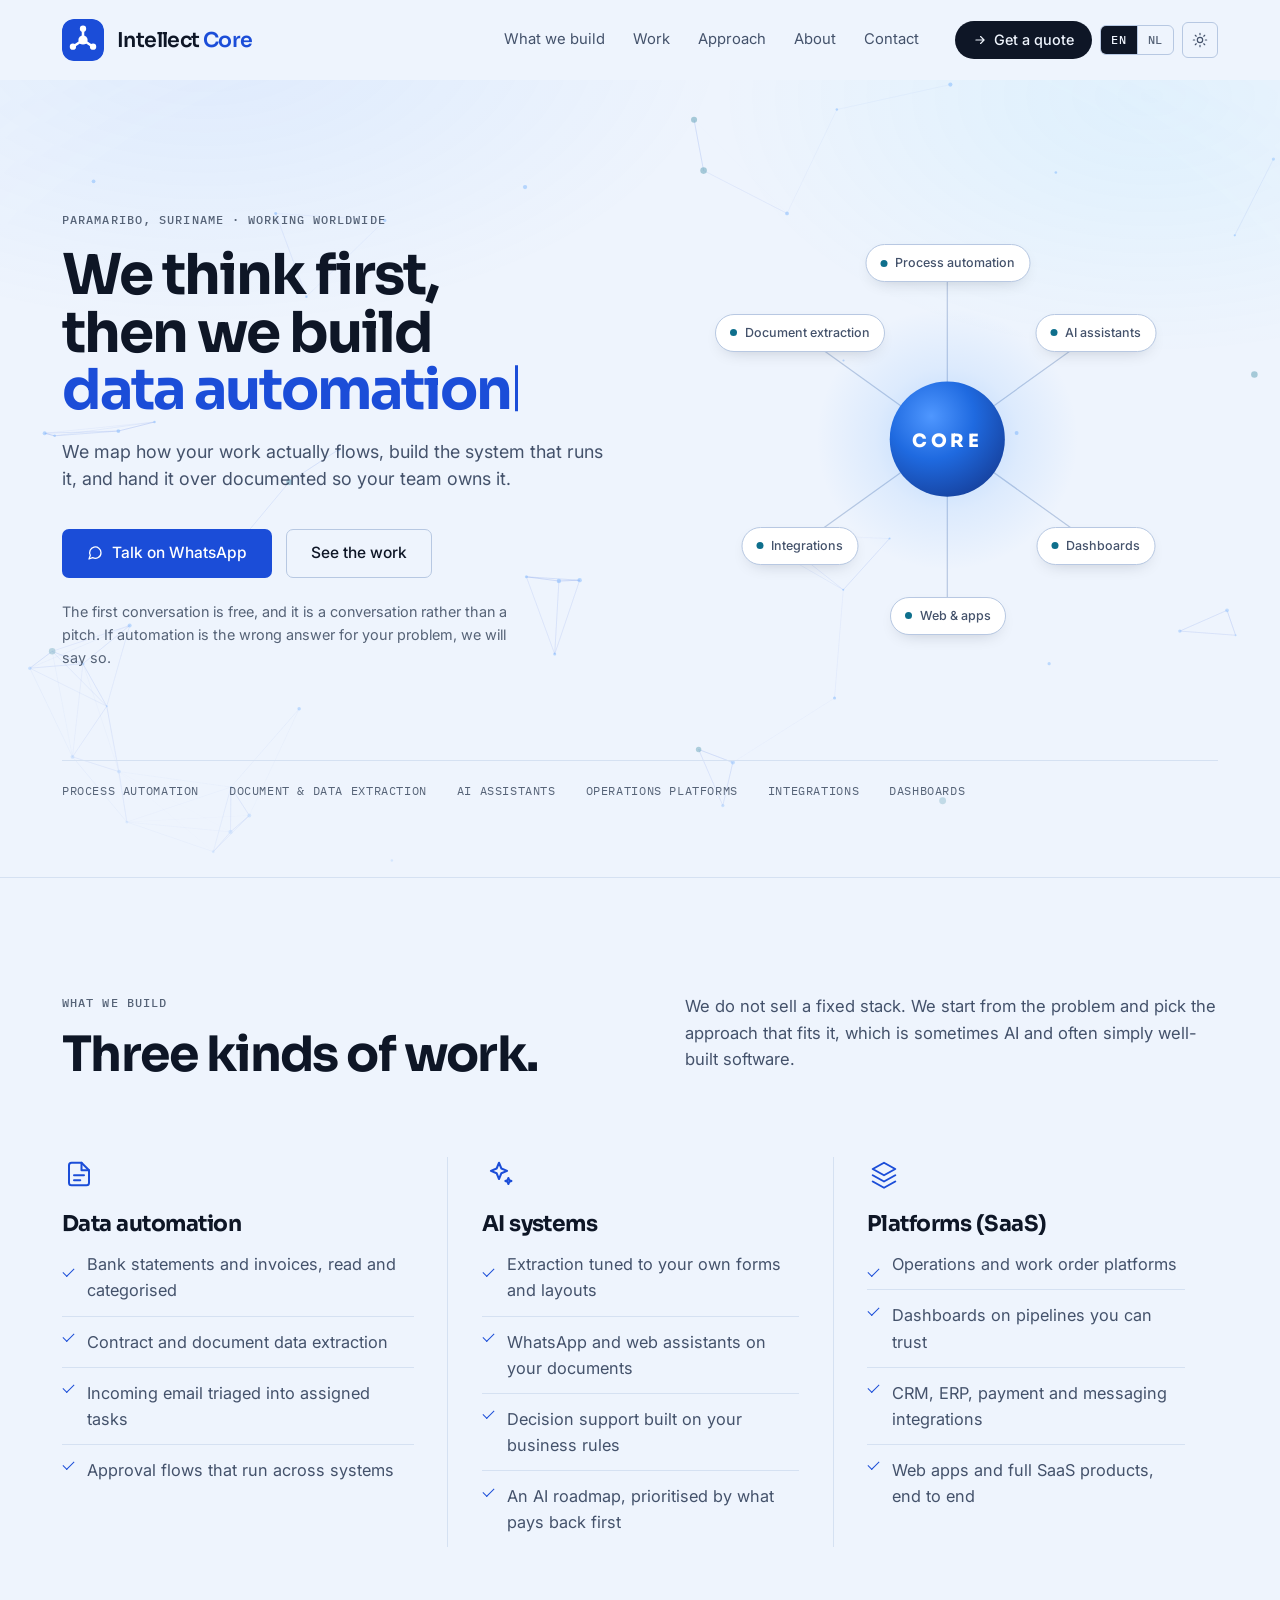
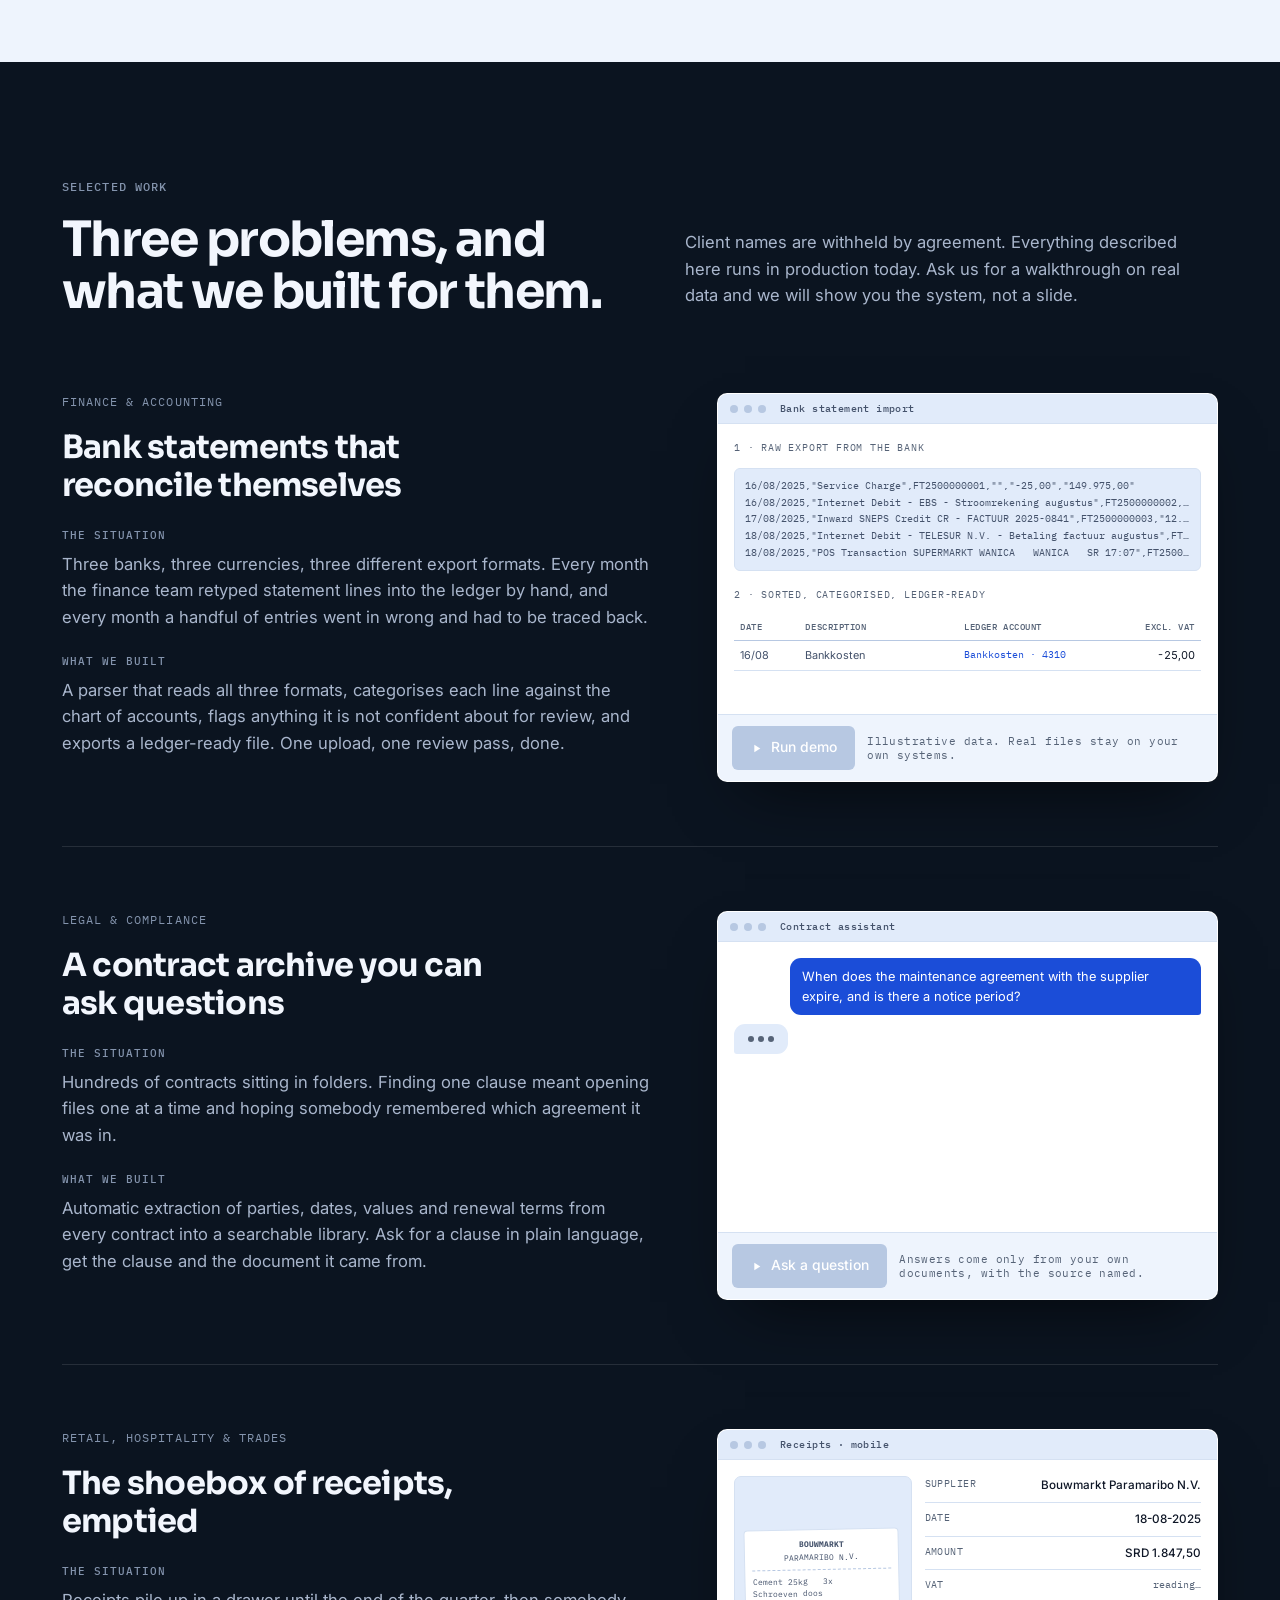
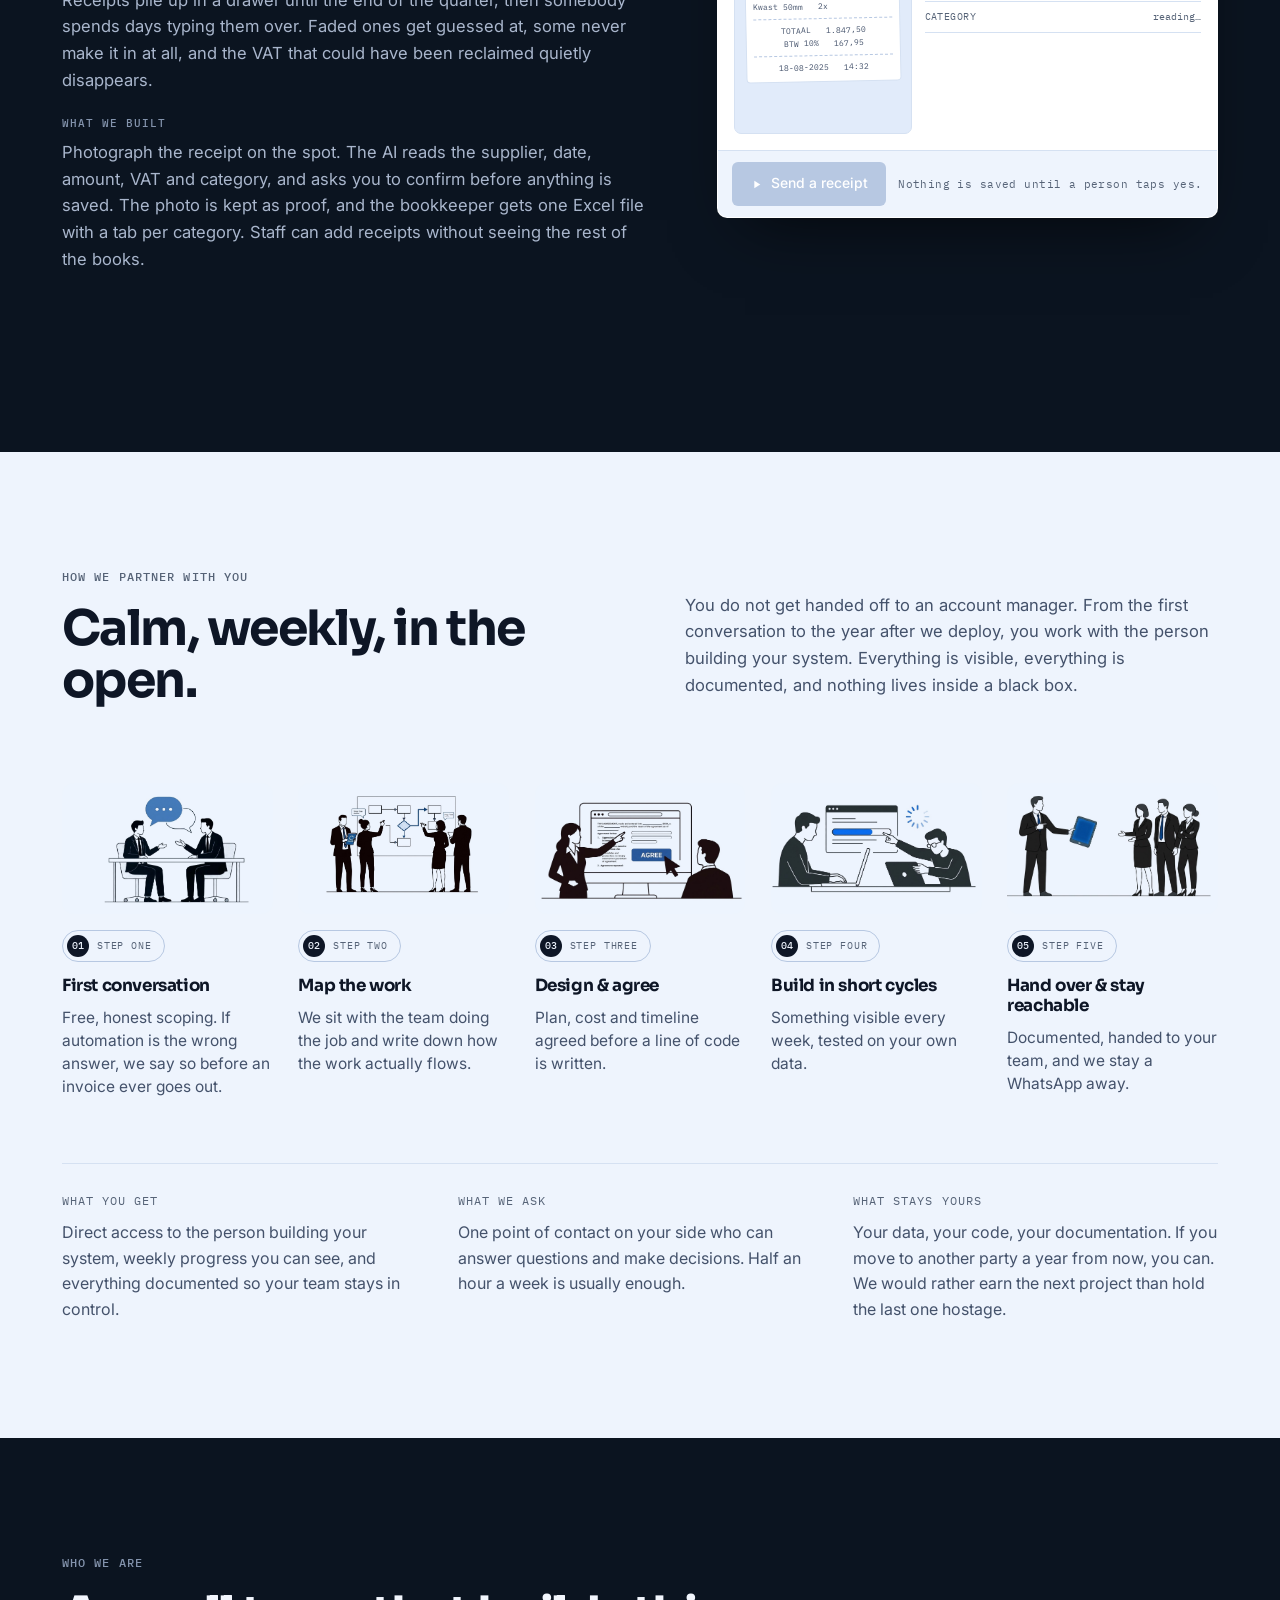
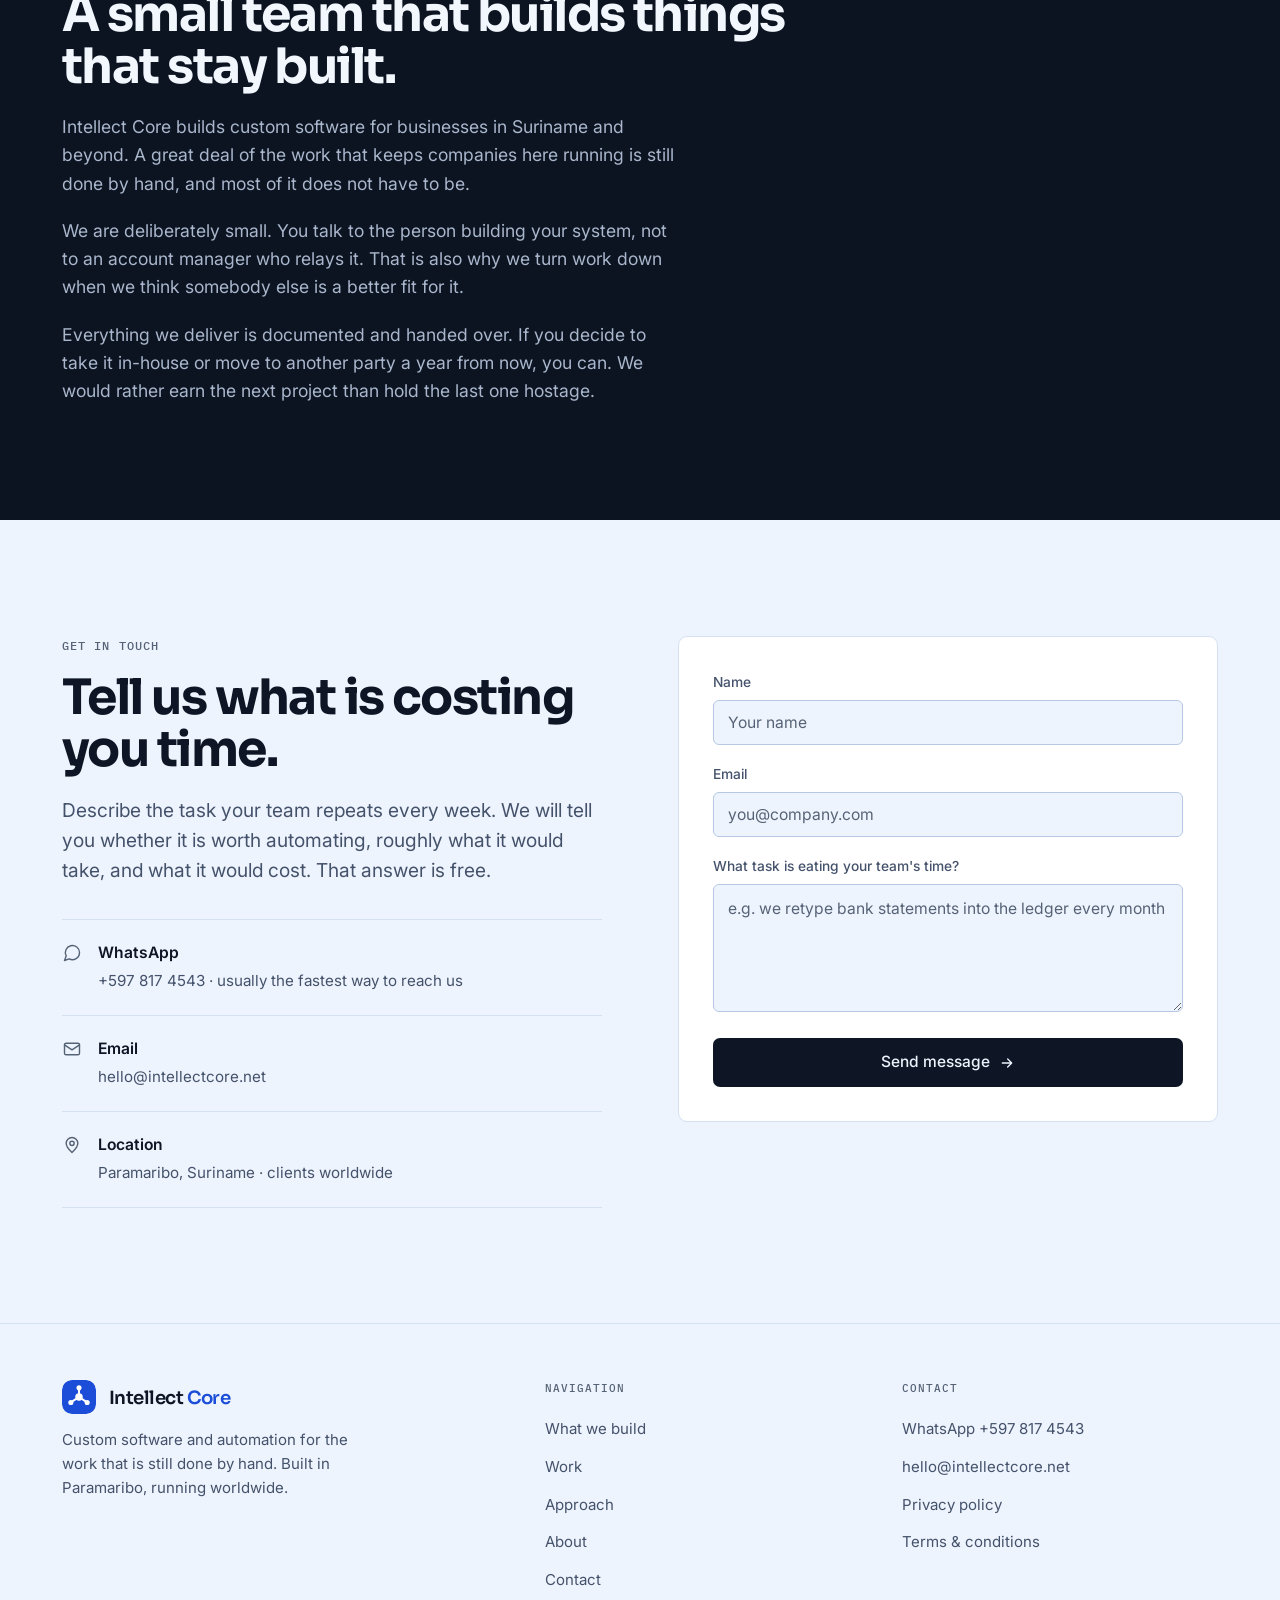
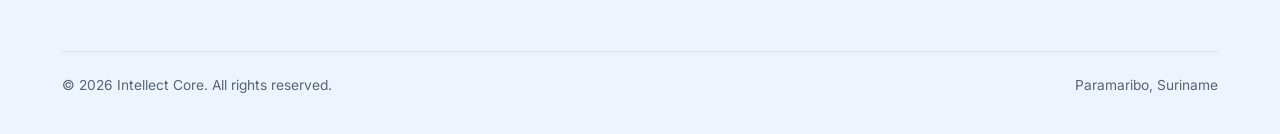
==== website/main/index.html @ 33948fb0 "Match the step illustrations to the page paper color Each of the five step illustrations came with i" ====
<!DOCTYPE html>
<html lang="en" data-lang="en">
<head>
<meta charset="UTF-8" />
<meta name="viewport" content="width=device-width, initial-scale=1.0" />
<title>Intellect Core | Software for the work your team still does by hand</title>
<meta name="description" content="Intellect Core builds custom software that takes over manual back-office work: bank statements, invoices, contracts, work orders and incoming email. Based in Paramaribo, Suriname, working worldwide." />
<meta name="robots" content="index, follow" />
<link rel="canonical" href="https://intellectcore.net/" />
<meta name="theme-color" content="#eef4fd" />
<meta name="geo.region" content="SR" />
<meta name="geo.placename" content="Paramaribo" />
<meta property="og:type" content="website" />
<meta property="og:url" content="https://intellectcore.net/" />
<meta property="og:site_name" content="Intellect Core" />
<meta property="og:title" content="Intellect Core | Software for the work your team still does by hand" />
<meta property="og:description" content="We map how work actually flows through your business, build the system that runs it, and hand it over so your team owns it." />
<meta property="og:image" content="https://intellectcore.net/og.png" />
<meta property="og:image:width" content="1200" />
<meta property="og:image:height" content="630" />
<meta name="twitter:card" content="summary_large_image" />
<meta name="twitter:image" content="https://intellectcore.net/og.png" />
<link rel="icon" type="image/svg+xml" href="favicon.svg" />
<script>
/* Set the theme before the first paint to avoid a flash. */
(function(){try{
  var s=localStorage.getItem("ic-theme");
  var d=s?s==="dark":(window.matchMedia&&matchMedia("(prefers-color-scheme: dark)").matches);
  if(d)document.documentElement.setAttribute("data-theme","dark");
}catch(e){}})();
</script>
<link rel="preconnect" href="https://fonts.googleapis.com" />
<link rel="preconnect" href="https://fonts.gstatic.com" crossorigin />
<link href="https://fonts.googleapis.com/css2?family=Sora:wght@600;700;800&family=Inter:wght@400;500;600&family=IBM+Plex+Mono:wght@400;500&display=swap" rel="stylesheet" />
<script type="application/ld+json">
{
  "@context": "https://schema.org",
  "@type": "ProfessionalService",
  "name": "Intellect Core",
  "description": "Custom software and automation for manual back-office work: document extraction, AI assistants, operations platforms, integrations and dashboards.",
  "url": "https://intellectcore.net/",
  "email": "hello@intellectcore.net",
  "telephone": "+597 817 4543",
  "address": { "@type": "PostalAddress", "addressLocality": "Paramaribo", "addressCountry": "SR" },
  "areaServed": ["Suriname", "Worldwide"]
}
</script>
<style>
/* =====================================================================
   Intellect Core — v2
   Editorial rebuild. Paper, ink, hairlines, one serif with a real voice.
   No gradients, no glow, no particles. Evidence over decoration.
   ===================================================================== */
:root{
  --paper:#eef4fd;
  --paper-2:#ffffff;
  --paper-3:#e1ebfa;
  --ink:#0e1626;
  --ink-2:#44526b;
  --ink-3:#566377;
  --rule:#d5e1f2;
  --rule-2:#b7c8e2;
  --accent:#1b4dd8;
  --accent-bright:#2e8bff;
  --accent-soft:#e7eefe;
  --mark:#0e6f8c;

  --display:"Sora","Segoe UI",Inter,system-ui,sans-serif;
  --sans:"Inter",system-ui,-apple-system,"Segoe UI",Roboto,Helvetica,Arial,sans-serif;
  --mono:"IBM Plex Mono",ui-monospace,Menlo,Consolas,monospace;

  --maxw:1220px;
  --gut:32px;
  --header-h:80px;
  --ease:cubic-bezier(.22,1,.36,1);
}
*,*::before,*::after{box-sizing:border-box}
html{scroll-behavior:smooth;scroll-padding-top:calc(var(--header-h) + 28px);-webkit-text-size-adjust:100%}
@media(prefers-reduced-motion:reduce){html{scroll-behavior:auto}*{animation-duration:.001ms!important;transition-duration:.001ms!important}}
body{
  margin:0;background:var(--paper);color:var(--ink);
  font-family:var(--sans);font-size:18px;line-height:1.6;
  -webkit-font-smoothing:antialiased;text-rendering:optimizeLegibility;
  overflow-x:hidden;
}
img{max-width:100%;display:block}
a{color:inherit;text-decoration:none}
p{margin:0 0 1.1em}
p:last-child{margin-bottom:0}
::selection{background:#cfe0ff;color:var(--ink)}

h1,h2,h3{font-family:var(--display);font-weight:700;letter-spacing:-.03em;line-height:1.06;margin:0 0 .42em}
h1{font-size:clamp(2.8rem,6.2vw,4.6rem);line-height:1.02;letter-spacing:-.035em}
h2{font-size:clamp(2.1rem,4vw,3.05rem);letter-spacing:-.032em}
h3{font-size:clamp(1.42rem,2.1vw,1.8rem);line-height:1.2;letter-spacing:-.024em}
h4{font-family:var(--sans);font-size:.95rem;font-weight:600;letter-spacing:-.005em;margin:0 0 .6em}

.container{width:100%;max-width:var(--maxw);margin:0 auto;padding:0 var(--gut)}
.section{padding:clamp(76px,9vw,128px) 0}
.section + .section{border-top:1px solid var(--rule)}
.lead{font-size:clamp(1.12rem,1.5vw,1.3rem);line-height:1.55;color:var(--ink-2)}
.dim{color:var(--ink-2)}
.measure{max-width:62ch}

/* mono label — replaces the letterspaced-uppercase-sans "eyebrow" tic */
.label{
  font-family:var(--mono);font-size:.76rem;font-weight:500;
  letter-spacing:.09em;text-transform:uppercase;color:var(--ink-3);
  display:block;margin:0 0 1.4em;
}
.label.accent{color:var(--accent)}

/* skip link */
.skip{position:absolute;left:-9999px;top:0;z-index:200;background:var(--ink);color:var(--paper);padding:12px 20px;border-radius:0 0 6px 0;font-size:.9rem}
.skip:focus{left:0}

:focus-visible{outline:2px solid var(--accent);outline-offset:3px;border-radius:2px}

/* ── header ─────────────────────────────────────────────────────── */
.site-header{
  position:sticky;top:0;z-index:100;height:var(--header-h);
  background:var(--paper);border-bottom:1px solid transparent;
  transition:border-color .2s;
}
.site-header.scrolled{border-bottom-color:var(--rule)}
.hdr{height:var(--header-h);display:flex;align-items:center;gap:36px}
.brand{display:flex;align-items:center;gap:13px;font-weight:700;font-size:1.28rem;letter-spacing:-.03em;margin-right:auto;font-family:var(--display);white-space:nowrap}
.brand .mark{width:42px;height:42px;border-radius:12px;flex:none}
.brand b{font-weight:600}
.brand span{color:var(--accent);font-weight:600}
.nav{display:flex;gap:28px}
.nav a{font-size:.925rem;color:var(--ink-2);padding:4px 0;border-bottom:1px solid transparent;transition:color .18s,border-color .18s}
.nav a:hover{color:var(--ink)}
.nav a.active{color:var(--ink);border-bottom-color:var(--ink)}
.hdr-end{display:flex;align-items:center;gap:8px}
.langseg{display:inline-flex;border:1px solid var(--rule-2);border-radius:6px;overflow:hidden}
.langseg button{
  font-family:var(--mono);font-size:.72rem;font-weight:500;letter-spacing:.06em;
  background:none;border:0;color:var(--ink-3);padding:8px 10px;cursor:pointer;line-height:1;
  transition:background .16s,color .16s;
}
.langseg button + button{border-left:1px solid var(--rule-2)}
.langseg button:hover{color:var(--ink)}
.langseg button[aria-pressed="true"]{background:var(--ink);color:var(--paper)}
.btn-quote{
  display:inline-flex;align-items:center;gap:7px;background:var(--ink);color:var(--paper);
  font-size:.9rem;font-weight:500;padding:10px 18px;border-radius:999px;line-height:1.2;
  transition:background .18s;
}
.btn-quote:hover{background:#000}
.btn-quote svg{width:14px;height:14px}
.nav-toggle{display:none;background:none;border:1px solid var(--rule-2);border-radius:5px;width:40px;height:38px;cursor:pointer;align-items:center;justify-content:center;color:var(--ink)}

/* ── buttons ────────────────────────────────────────────────────── */
.btn{
  display:inline-flex;align-items:center;gap:9px;
  font-family:var(--sans);font-size:.97rem;font-weight:500;
  padding:14px 24px;border-radius:7px;border:1px solid transparent;
  cursor:pointer;line-height:1.2;transition:background .18s,border-color .18s,color .18s;
}
.btn svg{width:16px;height:16px;flex:none}
.btn-primary{background:var(--ink);color:var(--paper)}
.btn-primary:hover{background:#000}
.btn-ghost{border-color:var(--rule-2);color:var(--ink)}
.btn-ghost:hover{border-color:var(--ink);background:var(--paper-3)}
.btn-wa{background:var(--accent);color:#fff}
.btn-wa:hover{background:#1640b8}
.arrow-link{
  display:inline-flex;align-items:center;gap:7px;font-size:.97rem;font-weight:500;
  color:var(--accent);border-bottom:1px solid transparent;padding-bottom:2px;
  transition:border-color .18s;
}
.arrow-link:hover{border-bottom-color:var(--accent)}
.arrow-link svg{width:15px;height:15px;transition:transform .2s var(--ease)}
.arrow-link:hover svg{transform:translateX(3px)}

/* ── hero ───────────────────────────────────────────────────────── */
.hero{position:relative;isolation:isolate;padding:clamp(64px,9vw,120px) 0 clamp(52px,6vw,76px)}
.hero > .container{position:relative;z-index:1}
.hero-net{
  position:absolute;inset:0;z-index:0;pointer-events:none;overflow:hidden;
  background:
    radial-gradient(820px 460px at 16% -6%, rgba(46,139,255,.085), transparent 64%),
    radial-gradient(700px 420px at 90% 2%, rgba(25,200,255,.075), transparent 62%);
  -webkit-mask-image:radial-gradient(ellipse 104% 92% at 50% 36%,#000 48%,transparent 88%);
  mask-image:radial-gradient(ellipse 104% 92% at 50% 36%,#000 48%,transparent 88%);
}
.hero-net canvas{display:block;width:100%;height:100%;opacity:.62}
.hero-grid{display:grid;grid-template-columns:minmax(0,1fr);gap:clamp(40px,5vw,72px);align-items:center}
.hero-grid.has-art{grid-template-columns:minmax(0,1.02fr) minmax(0,1fr)}
.hero-grid.has-art h1{font-size:clamp(2.6rem,4.4vw,3.9rem);max-width:13ch}
.hero-grid.has-art .lead{font-size:1.12rem}
.hero h1{max-width:15ch;margin-bottom:.34em}
.hero .lead{max-width:56ch}
.hero-cta{display:flex;flex-wrap:wrap;gap:14px;align-items:center;margin-top:36px}
.hero-note{font-size:.9rem;color:var(--ink-3);margin-top:22px;max-width:52ch}

/* the index strip: a factual list, not a feature grid */
.index-strip{border-top:1px solid var(--rule);padding-top:20px;margin-top:clamp(52px,6vw,80px)}
.index-strip ul{
  list-style:none;margin:0;padding:0;
  display:flex;flex-wrap:wrap;gap:8px 30px;
  font-family:var(--mono);font-size:.76rem;letter-spacing:.05em;
  text-transform:uppercase;color:var(--ink-3);
}

/* rotating last line of the headline. The whole headline sits in the
   HTML, so crawlers and the LCP measurement see real text either way. */
.rot{display:inline-flex;align-items:baseline;color:var(--accent)}
.rot-w{white-space:nowrap}
.rot-c{
  display:inline-block;width:.055em;height:.82em;margin-left:.06em;
  background:var(--accent);transform:translateY(.04em);
}
@media(prefers-reduced-motion:no-preference){
  .rot-c{animation:caret 1.05s steps(1,end) infinite}
}
@keyframes caret{0%,49%{opacity:1}50%,100%{opacity:0}}

/* hero right: the core, with capabilities radiating out of it.
   Brought back from the previous site and retuned for light paper:
   blue core instead of mint glow, cyan signals running along the spokes. */
.hero-art{width:100%}
.core-stage{position:relative;width:100%;max-width:560px;margin:0 auto;aspect-ratio:620/560}
.core-svg{position:absolute;inset:0;width:100%;height:100%;overflow:visible}
.ic-spoke{stroke:var(--rule-2);stroke-width:1.4}
.ic-pulse{fill:var(--mark);opacity:0;transform-box:fill-box;transform-origin:center}
.core-ring{opacity:0;transform-box:fill-box;transform-origin:center}
.core-label{
  font-family:var(--display);font-weight:800;font-size:21px;letter-spacing:.2em;
  fill:#fff;text-anchor:middle;dominant-baseline:central;
}
@media(prefers-reduced-motion:no-preference){
  .ic-pulse{animation:icflow 3.6s linear infinite}
  .core-ring{animation:corering 3.8s ease-out infinite}
}
@keyframes icflow{
  0%{transform:translate(0,0);opacity:0}
  14%{opacity:1}
  86%{opacity:.85}
  100%{transform:translate(var(--dx),var(--dy));opacity:0}
}
@keyframes corering{0%{transform:scale(1);opacity:.5}70%{opacity:0}100%{transform:scale(1.55);opacity:0}}

.cap-node{
  position:absolute;transform:translate(-50%,-50%);
  display:inline-flex;align-items:center;gap:8px;white-space:nowrap;
  padding:8px 14px;border-radius:999px;
  background:var(--paper-2);border:1px solid var(--rule-2);
  font-size:.78rem;font-weight:500;color:var(--ink-2);
  box-shadow:0 6px 18px -10px rgba(14,22,38,.3);
  transition:border-color .22s,color .22s,transform .22s var(--ease),box-shadow .22s;
}
.cap-node:hover,.cap-node:focus-visible{
  border-color:var(--accent);color:var(--ink);
  transform:translate(-50%,-50%) scale(1.05);
  box-shadow:0 10px 24px -10px rgba(27,77,216,.4);
}
.cap-node .nd{width:7px;height:7px;border-radius:50%;background:var(--mark);flex:none}

@media(max-width:1180px){.cap-node{font-size:.72rem;padding:7px 11px;gap:7px}}
@media(max-width:1100px){
  .hdr{gap:22px}
  .nav{gap:20px}
  .nav a{font-size:.88rem}
  .btn-quote{display:none}   /* Contact in the nav and the WhatsApp button both cover it */
}
@media(max-width:1000px){.core-stage{max-width:520px}}
@media(max-width:560px){
  .cap-node{font-size:.65rem;padding:6px 9px;gap:5px}
  .cap-node .nd{width:6px;height:6px}
  .core-label{font-size:17px}
}

/* ── metrics ────────────────────────────────────────────────────── */
.metrics{display:grid;grid-template-columns:repeat(3,1fr);gap:0}
.metric{padding:0 34px;border-left:1px solid var(--rule)}
.metric:first-child{padding-left:0;border-left:0}
.metric .fig{
  font-family:var(--display);font-weight:800;font-size:clamp(2.9rem,5.8vw,4.2rem);
  line-height:1;color:var(--mark);letter-spacing:-.04em;
}
.metric .fig sup{font-size:.42em;vertical-align:super;letter-spacing:0}
.metric .cap{font-size:1rem;color:var(--ink-2);margin-top:14px;max-width:26ch}
.metric .src{font-family:var(--mono);font-size:.7rem;letter-spacing:.07em;text-transform:uppercase;color:var(--ink-3);margin-top:12px}

/* ── section head: editorial two-column ─────────────────────────── */
.head{display:grid;grid-template-columns:minmax(0,1.05fr) minmax(0,1fr);gap:clamp(28px,5vw,80px);align-items:end;margin-bottom:clamp(48px,6vw,76px)}
.head h2{margin-bottom:0;max-width:16ch}
.head .deck{color:var(--ink-2);font-size:1.04rem;padding-bottom:.5em}

/* ── work ───────────────────────────────────────────────────────── */
.case{
  display:grid;grid-template-columns:minmax(0,1.18fr) minmax(0,1fr);
  gap:clamp(30px,5vw,68px);
  padding:clamp(44px,5vw,64px) 0;border-top:1px solid var(--rule);
}
.case:first-of-type{border-top:0;padding-top:0}
.case-sector{font-family:var(--mono);font-size:.72rem;letter-spacing:.09em;text-transform:uppercase;color:var(--ink-3);margin-bottom:16px}
.case h3{font-size:clamp(1.6rem,2.5vw,2.1rem);margin-bottom:.52em;max-width:20ch}
.case-block{margin-top:22px}
.case-block h4{color:var(--ink-3);font-family:var(--mono);font-size:.7rem;font-weight:500;letter-spacing:.09em;text-transform:uppercase;margin-bottom:.55em}
.case-block p{color:var(--ink-2);font-size:1.04rem;margin:0}
.case-result{
  margin-top:26px;padding:18px 22px;background:var(--paper-3);
  border-left:2px solid var(--mark);border-radius:0 5px 5px 0;
}
.case-result .r-fig{font-family:var(--display);font-weight:800;font-size:1.72rem;line-height:1.18;letter-spacing:-.03em;color:var(--mark)}
.case-result .r-cap{font-size:.95rem;color:var(--ink-2);margin-top:4px}

/* screenshot frame */
.shot{
  position:sticky;top:calc(var(--header-h) + 34px);align-self:start;
  border:1px solid var(--rule);border-radius:9px;overflow:hidden;background:var(--paper-2);
}
.shot img{width:100%;height:auto}
.shot-empty{
  aspect-ratio:16/11;display:flex;flex-direction:column;align-items:center;justify-content:center;
  gap:10px;background:
    repeating-linear-gradient(45deg,transparent,transparent 9px,rgba(14,22,38,.024) 9px,rgba(14,22,38,.024) 18px);
  color:var(--ink-3);text-align:center;padding:28px;
}
.shot-empty .se-t{font-family:var(--mono);font-size:.72rem;letter-spacing:.08em;text-transform:uppercase}
.shot-empty .se-s{font-size:.88rem;max-width:30ch;line-height:1.5}
.shot-cap{font-family:var(--mono);font-size:.7rem;letter-spacing:.06em;color:var(--ink-3);padding:11px 14px;border-top:1px solid var(--rule);background:var(--paper)}

/* ── live demos in the case panels ───────────────────────────────── */
.demo{
  position:sticky;top:calc(var(--header-h) + 34px);align-self:start;margin:0;
  border:1px solid var(--rule);border-radius:10px;overflow:hidden;background:var(--paper-2);
  box-shadow:0 20px 44px -28px rgba(14,22,38,.26);
  display:flex;flex-direction:column;
}
.demo-bar{
  height:30px;flex:none;background:var(--paper-3);border-bottom:1px solid var(--rule);
  display:flex;align-items:center;gap:6px;padding:0 12px;
}
.demo-bar i{width:8px;height:8px;border-radius:50%;background:var(--rule-2);flex:none}
.demo-bar b{
  font-family:var(--mono);font-size:.64rem;font-weight:500;color:var(--ink-2);
  margin-left:8px;letter-spacing:.04em;white-space:nowrap;overflow:hidden;text-overflow:ellipsis;
}
.demo-body{padding:16px;min-height:290px;display:flex;flex-direction:column;gap:10px;flex:1}
.demo-foot{
  flex:none;border-top:1px solid var(--rule);background:var(--paper);
  padding:11px 14px;display:flex;align-items:center;gap:12px;
}
.demo-btn{
  font-family:var(--sans);font-size:.87rem;font-weight:500;line-height:1;
  background:var(--accent);color:#fff;border:0;border-radius:6px;
  padding:14px 18px;min-height:44px;cursor:pointer;display:inline-flex;
  align-items:center;justify-content:center;gap:8px;
  transition:background .18s;flex:none;
}
.demo-btn:hover{background:#1640b8}
.demo-btn[disabled]{background:var(--rule-2);cursor:default}
.demo-btn svg{width:13px;height:13px}
.demo-hint{font-family:var(--mono);font-size:.66rem;letter-spacing:.04em;color:var(--ink-3);line-height:1.4}

/* shared bits */
.d-step{font-family:var(--mono);font-size:.62rem;letter-spacing:.08em;text-transform:uppercase;color:var(--ink-3);margin-bottom:2px}
.fade-in{animation:fadeUp .34s var(--ease) both}
@keyframes fadeUp{from{opacity:0;transform:translateY(7px)}to{opacity:1;transform:none}}
@media(prefers-reduced-motion:reduce){.fade-in{animation:none}}

/* 1 · bank statement → ledger */
.bk-raw{
  font-family:var(--mono);font-size:.63rem;line-height:1.65;color:var(--ink-2);
  background:var(--paper-3);border:1px solid var(--rule);border-radius:6px;
  padding:9px 10px;white-space:pre;overflow:hidden;text-overflow:ellipsis;
}
.bk-raw .hl{color:var(--ink-3)}
.bk-tbl{width:100%;border-collapse:collapse;font-size:.68rem;table-layout:fixed}
.bk-tbl th{
  font-family:var(--mono);font-size:.58rem;font-weight:500;letter-spacing:.06em;text-transform:uppercase;
  color:var(--ink-3);text-align:left;padding:5px 6px;border-bottom:1px solid var(--rule-2);
}
.bk-tbl td{padding:6px;border-bottom:1px solid var(--rule);color:var(--ink-2);vertical-align:top;
  overflow:hidden;text-overflow:ellipsis;white-space:nowrap}
.bk-tbl td.gb{font-family:var(--mono);font-size:.63rem;color:var(--accent)}
.bk-tbl td.amt{text-align:right;font-variant-numeric:tabular-nums;color:var(--ink)}
.bk-tbl td.amt.in{color:var(--mark);font-weight:500}
.bk-done{
  display:flex;align-items:center;gap:8px;font-size:.78rem;color:var(--mark);font-weight:500;
  padding-top:2px;
}
.bk-done svg{width:15px;height:15px;flex:none}

/* 2 · RAG chat over contracts */
.ch{display:flex;flex-direction:column;gap:9px;flex:1}
.ch-msg{max-width:88%;font-size:.8rem;line-height:1.52;padding:9px 12px;border-radius:11px}
.ch-msg.user{align-self:flex-end;background:var(--accent);color:#fff;border-bottom-right-radius:3px}
.ch-msg.bot{align-self:flex-start;background:var(--paper-3);color:var(--ink);border-bottom-left-radius:3px}
.ch-msg.bot b{font-weight:600}
.ch-typing{display:flex;gap:4px;align-self:flex-start;background:var(--paper-3);padding:12px 14px;border-radius:11px;border-bottom-left-radius:3px}
.ch-typing i{width:6px;height:6px;border-radius:50%;background:var(--ink-3);animation:blink 1.3s infinite}
.ch-typing i:nth-child(2){animation-delay:.18s}
.ch-typing i:nth-child(3){animation-delay:.36s}
@keyframes blink{0%,60%,100%{opacity:.28}30%{opacity:1}}
.ch-src{
  align-self:flex-start;display:inline-flex;align-items:center;gap:7px;
  font-family:var(--mono);font-size:.6rem;letter-spacing:.04em;color:var(--ink-3);
  border:1px solid var(--rule-2);border-radius:5px;padding:5px 9px;background:var(--paper);
}
.ch-src svg{width:12px;height:12px;flex:none;color:var(--accent)}

/* 3 · receipt photo → bookkeeping */
.bn{display:flex;gap:13px;flex:1}
.bn-photo{
  width:38%;flex:none;border:1px solid var(--rule);border-radius:7px;overflow:hidden;
  background:var(--paper-3);display:flex;align-items:center;justify-content:center;
  font-family:var(--mono);font-size:.58rem;color:var(--ink-3);text-align:center;padding:10px;
  min-height:150px;
}
.bn-recpt{width:100%;font-family:var(--mono);font-size:.5rem;line-height:1.6;color:var(--ink-2);
  background:#fff;border:1px solid var(--rule);border-radius:4px;padding:8px 7px;text-align:left;
  transform:rotate(-1.2deg)}
.bn-recpt .c{text-align:center}
.bn-recpt hr{border:0;border-top:1px dashed var(--rule-2);margin:5px 0}
.bn-fields{flex:1;display:flex;flex-direction:column;gap:0;min-width:0}
.bn-f{display:flex;justify-content:space-between;gap:8px;padding:7px 0;border-bottom:1px solid var(--rule);font-size:.73rem}
.bn-f:first-child{padding-top:0}
.bn-f .k{font-family:var(--mono);font-size:.6rem;letter-spacing:.05em;text-transform:uppercase;color:var(--ink-3);flex:none}
.bn-f .v{color:var(--ink);font-weight:500;text-align:right;overflow:hidden;text-overflow:ellipsis;white-space:nowrap}
.bn-f .v.pend{color:var(--ink-3);font-weight:400;font-family:var(--mono);font-size:.64rem}
.bn-ask{display:flex;align-items:center;gap:9px;margin-top:11px;flex-wrap:wrap}
.bn-ask span{font-size:.73rem;color:var(--ink-2);flex:1;min-width:110px}
.bn-yes,.bn-no{
  font-family:var(--sans);font-size:.78rem;font-weight:500;line-height:1;border-radius:5px;
  padding:0 15px;min-height:40px;border:1px solid transparent;cursor:pointer;
}
.bn-yes{background:#136b3a;color:#fff}
.bn-no{background:none;border-color:var(--rule-2);color:var(--ink-2)}
.bn-xls{
  margin-top:11px;border:1px solid var(--rule);border-radius:6px;overflow:hidden;font-size:.66rem;
}
.bn-xls .xh{background:var(--paper-3);border-bottom:1px solid var(--rule);padding:5px 9px;
  font-family:var(--mono);font-size:.58rem;letter-spacing:.05em;color:var(--ink-2)}
.bn-xls .xr{display:flex;gap:10px;padding:6px 9px;color:var(--ink-2)}
.bn-xls .xr b{color:var(--ink);font-weight:500}
.bn-xls .xr .amt{margin-left:auto;font-variant-numeric:tabular-nums;color:var(--ink)}

@media(max-width:1000px){
  .demo{position:static}
  .demo-body{min-height:250px}
}
@media(max-width:520px){
  .bn{flex-direction:column}
  .bn-photo{width:100%;min-height:120px}
  .demo-foot{flex-direction:column;align-items:stretch}
  .demo-btn{justify-content:center}
}

/* ── dark sections ────────────────────────────────────
   Flipping the tokens is enough: cards, rules, labels and figures all
   read from them, so a whole section inverts without touching children.
   ──────────────────────────────────────────── */
.section.dark{
  --paper:#0b1420; --paper-2:#121d2c; --paper-3:#18243a;
  --ink:#f2f6fd; --ink-2:#a9b6cc; --ink-3:#8494ad;
  --rule:rgba(255,255,255,.11); --rule-2:rgba(255,255,255,.2);
  --accent:#6ea3ff; --accent-soft:rgba(110,163,255,.14); --mark:#4fc8e8;
  background:#0b1420; color:var(--ink); border-top:0;
}
.section.dark + .section{border-top:0}
.section.dark h2,.section.dark h3{color:var(--ink)}
.section.dark .btn-ghost{border-color:var(--rule-2);color:var(--ink)}
.section.dark .btn-ghost:hover{border-color:var(--ink);background:rgba(255,255,255,.06)}

/* demo panels stay light inside a dark section: a lit screen in a dark
   room reads as a real product rather than a flat card */
.section.dark .demo{
  --paper:#eef4fd; --paper-2:#ffffff; --paper-3:#e1ebfa;
  --ink:#0e1626; --ink-2:#44526b; --ink-3:#566377;
  --rule:#d5e1f2; --rule-2:#b7c8e2;
  --accent:#1b4dd8; --accent-soft:#e7eefe; --mark:#0e6f8c;
  color:var(--ink); border-color:rgba(255,255,255,.14);
  box-shadow:0 30px 64px -28px rgba(0,0,0,.65);
}

/* ── site-wide dark theme (user-toggleable) ────────────────────────
   Same recipe as .section.dark, applied at :root so every section
   flips. Alternating "dark" sections then use a slightly lighter
   panel to keep the rhythm rather than double-darkening. */
:root[data-theme="dark"]{
  --paper:#0b1420; --paper-2:#121d2c; --paper-3:#18243a;
  --ink:#f2f6fd; --ink-2:#a9b6cc; --ink-3:#8494ad;
  --rule:rgba(255,255,255,.11); --rule-2:rgba(255,255,255,.2);
  --accent:#6ea3ff; --accent-bright:#8fc0ff;
  --accent-soft:rgba(110,163,255,.14); --mark:#4fc8e8;
}
:root[data-theme="dark"] body{background:var(--paper);color:var(--ink)}
:root[data-theme="dark"] .site-header{background:var(--paper)}
:root[data-theme="dark"] .site-header.scrolled{border-bottom-color:var(--rule)}
:root[data-theme="dark"] .section.dark{
  --paper:#111c2e; --paper-2:#1a273c; --paper-3:#22314a;
  --rule:rgba(255,255,255,.09); --rule-2:rgba(255,255,255,.16);
  background:#111c2e;
}
:root[data-theme="dark"] .btn-quote{background:var(--accent);color:#0b1420}
:root[data-theme="dark"] .btn-quote:hover{background:var(--accent-bright)}
:root[data-theme="dark"] .btn-primary{background:var(--accent);color:#0b1420}
:root[data-theme="dark"] .btn-primary:hover{background:var(--accent-bright)}
:root[data-theme="dark"] .btn-wa{background:#25d366;color:#0b1420}
:root[data-theme="dark"] .btn-wa:hover{background:#1fbf5c}
:root[data-theme="dark"] .langseg button[aria-pressed="true"]{background:var(--accent);color:#0b1420}
:root[data-theme="dark"] .hero-net{
  background:
    radial-gradient(820px 460px at 16% -6%, rgba(110,163,255,.10), transparent 64%),
    radial-gradient(700px 420px at 90% 2%, rgba(79,200,232,.08), transparent 62%);
}
:root[data-theme="dark"] .brand span[style]{color:var(--ink)!important}
:root[data-theme="dark"] .brand .accent-word{color:var(--accent)}
:root[data-theme="dark"] ::selection{background:rgba(110,163,255,.35);color:#f2f6fd}
:root[data-theme="dark"] #formOk{background:rgba(60,170,110,.14);color:#7fd7a4;border-color:rgba(120,200,140,.35)}
:root[data-theme="dark"] #formErr{background:rgba(210,90,70,.14);color:#f0a999;border-color:rgba(210,90,70,.35)}

/* theme toggle button ─── */
.theme-toggle{
  background:none;border:1px solid var(--rule-2);border-radius:6px;
  width:36px;height:36px;color:var(--ink-2);cursor:pointer;
  display:inline-flex;align-items:center;justify-content:center;
  transition:color .16s,border-color .16s,background .16s;
}
.theme-toggle:hover{color:var(--ink);border-color:var(--ink-3)}
.theme-toggle svg{width:16px;height:16px}
.theme-toggle .ti-moon{display:none}
:root[data-theme="dark"] .theme-toggle .ti-sun{display:none}
:root[data-theme="dark"] .theme-toggle .ti-moon{display:block}

/* ── services ───────────────────────────────────────────────────── */
.svc{display:grid;grid-template-columns:repeat(3,1fr);gap:0}
.svc-col{padding:0 clamp(20px,2.6vw,36px);border-left:1px solid var(--rule)}
.svc-col:first-child{padding-left:0;border-left:0}
.svc-col .svc-ico{
  display:inline-flex;align-items:center;justify-content:center;
  width:34px;height:34px;color:var(--accent);margin-bottom:20px;
}
.svc-col .svc-ico svg{width:30px;height:30px}
.svc-col h3{font-size:clamp(1.24rem,1.7vw,1.48rem);margin-bottom:.65em}
.svc-col ul{list-style:none;margin:0;padding:0}
.svc-col li{
  font-size:1.02rem;color:var(--ink-2);padding:12px 0 12px 25px;border-top:1px solid var(--rule);
  position:relative;
}
.svc-col li::before{
  content:"";position:absolute;left:1px;top:1.02em;width:11px;height:6px;
  border-left:1.6px solid var(--accent);border-bottom:1.6px solid var(--accent);
  transform:rotate(-45deg);
}
.svc-col li:first-child{border-top:0;padding-top:0}

/* ── approach ───────────────────────────────────────────────────── */
.steps{display:grid;grid-template-columns:repeat(5,1fr);gap:clamp(18px,2vw,28px)}
.step-row{display:flex;flex-direction:column}
.step-pill{
  display:inline-flex;align-items:center;gap:8px;padding:4px 12px 4px 4px;
  border:1px solid var(--rule-2);border-radius:999px;
  font-family:var(--mono);font-size:.64rem;letter-spacing:.08em;text-transform:uppercase;color:var(--ink-3);
  margin-bottom:14px;align-self:flex-start;
}
.step-num{
  display:inline-flex;width:22px;height:22px;border-radius:50%;
  background:var(--ink);color:var(--paper);
  align-items:center;justify-content:center;
  font-family:var(--mono);font-size:.64rem;font-weight:500;letter-spacing:0;
}
.step-row h3{font-size:clamp(1.05rem,1.3vw,1.24rem);margin-bottom:.55em;line-height:1.2}
.step-art{
  background:transparent;border-radius:12px;overflow:hidden;
  aspect-ratio:16/10;margin-bottom:16px;
}
.step-art img{width:100%;height:100%;object-fit:cover;display:block}
.step-art svg{width:100%;height:100%;padding:14px}
:root[data-theme="dark"] .step-art{background:#eef4fd;padding:4px}
:root[data-theme="dark"] .step-art img{border-radius:8px}
.step-row p{font-size:.97rem;color:var(--ink-2);margin:0;line-height:1.5}
@media(max-width:1100px){.steps{grid-template-columns:repeat(3,1fr)}}
@media(max-width:720px){.steps{grid-template-columns:1fr 1fr}}
@media(max-width:480px){.steps{grid-template-columns:1fr}}

/* partnership pact — small commitments row under the steps */
.pact{
  margin-top:clamp(46px,5vw,72px);
  display:grid;grid-template-columns:repeat(3,1fr);gap:clamp(18px,2.4vw,34px);
  padding-top:28px;border-top:1px solid var(--rule);
}
@media(max-width:820px){.pact{grid-template-columns:1fr}}
.pact-item .k{
  font-family:var(--mono);font-size:.72rem;letter-spacing:.09em;
  text-transform:uppercase;color:var(--ink-3);margin-bottom:10px;
}
.pact-item p{color:var(--ink-2);font-size:1rem;margin:0}

/* ── about ──────────────────────────────────────────────────────── */
.about{display:grid;grid-template-columns:minmax(0,1.15fr) minmax(0,.85fr);gap:clamp(34px,6vw,86px);align-items:start}
.about.solo{grid-template-columns:1fr}
.about.solo .about-body{max-width:68ch}
.about-body p{font-size:1.1rem;color:var(--ink-2);max-width:56ch}
.about-body p:first-child{font-size:1.28rem;color:var(--ink);line-height:1.48}
.person{border:1px solid var(--rule);border-radius:9px;padding:26px;background:var(--paper-2)}
.person .ph{
  width:78px;height:78px;border-radius:50%;background:var(--paper-3);
  display:flex;align-items:center;justify-content:center;margin-bottom:18px;
  font-family:var(--mono);font-size:.62rem;letter-spacing:.06em;color:var(--ink-3);text-align:center;
  border:1px solid var(--rule);
}
.person .pn{font-weight:600;font-size:1.05rem;margin-bottom:2px}
.person .pr{font-family:var(--mono);font-size:.72rem;letter-spacing:.07em;text-transform:uppercase;color:var(--ink-3);margin-bottom:14px}
.person p{font-size:.97rem;color:var(--ink-2);margin:0}

/* ── contact ────────────────────────────────────────────────────── */
.contact{display:grid;grid-template-columns:minmax(0,1fr) minmax(0,1fr);gap:clamp(34px,6vw,86px);align-items:start}
.ways{margin-top:34px;border-top:1px solid var(--rule)}
.way{display:flex;gap:16px;align-items:flex-start;padding:20px 0;border-bottom:1px solid var(--rule)}
.way .wi{width:20px;height:20px;flex:none;color:var(--ink-3);margin-top:3px}
.way .wi svg{width:20px;height:20px}
.way b{display:block;font-weight:600;font-size:.98rem;margin-bottom:1px}
.way span{font-size:.95rem;color:var(--ink-2)}
a.way:hover b{color:var(--accent)}

.form-card{border:1px solid var(--rule);border-radius:9px;padding:clamp(24px,3vw,34px);background:var(--paper-2)}
.fg{margin-bottom:18px}
.fg label{display:block;font-size:.86rem;font-weight:500;margin-bottom:7px;color:var(--ink-2)}
.fg input,.fg textarea{
  width:100%;font-family:inherit;font-size:.98rem;color:var(--ink);
  background:var(--paper);border:1px solid var(--rule-2);border-radius:6px;
  padding:12px 14px;transition:border-color .18s;
}
.fg textarea{min-height:128px;resize:vertical;line-height:1.55}
.fg input:focus,.fg textarea:focus{outline:none;border-color:var(--accent);box-shadow:0 0 0 3px var(--accent-soft)}
.fg input::placeholder,.fg textarea::placeholder{color:var(--ink-3)}
.form-msg{display:none;font-size:.93rem;margin-top:14px;padding:12px 14px;border-radius:6px}
.form-msg.show{display:block}
#formOk{background:#e6f5ec;color:#186238;border:1px solid #b6ddc6}
#formErr{background:#fdecea;color:#8c2f18;border:1px solid #f3c9c0}
.fallback{text-align:left}
.fallback p{color:var(--ink-2);font-size:.98rem}
.fallback .fb-row{display:flex;gap:12px;flex-wrap:wrap;margin-top:20px}

/* ── footer ─────────────────────────────────────────────────────── */
.site-footer{border-top:1px solid var(--rule);padding:56px 0 38px;background:var(--paper)}
.site-footer .brand{font-size:1.14rem}
.site-footer .brand .mark{width:34px;height:34px;border-radius:10px}
.foot{display:grid;grid-template-columns:minmax(0,1.4fr) repeat(2,minmax(0,1fr));gap:40px}
.foot h5{font-family:var(--mono);font-size:.7rem;font-weight:500;letter-spacing:.09em;text-transform:uppercase;color:var(--ink-3);margin:0 0 16px}
.foot ul{list-style:none;margin:0;padding:0}
.foot li{margin-bottom:9px}
.foot li a{font-size:.94rem;color:var(--ink-2)}
.foot li a:hover{color:var(--ink)}
.foot-about{font-size:.94rem;color:var(--ink-2);max-width:34ch;margin-top:14px}
.foot-bot{
  display:flex;flex-wrap:wrap;gap:10px 26px;justify-content:space-between;
  margin-top:48px;padding-top:22px;border-top:1px solid var(--rule);
  font-size:.86rem;color:var(--ink-3);
}
.foot-bot a:hover{color:var(--ink)}

/* ── floating WhatsApp ──────────────────────────────────────────── */
.fab{
  position:fixed;right:20px;bottom:20px;z-index:90;
  display:inline-flex;align-items:center;gap:10px;
  background:#136b3a;color:#fff;border-radius:999px;
  padding:13px 20px 13px 16px;font-size:.94rem;font-weight:500;line-height:1;
  box-shadow:0 12px 30px -10px rgba(19,107,58,.5);
  transform:translateY(90px);opacity:0;pointer-events:none;
  transition:transform .4s var(--ease),opacity .3s,background .18s;
}
.fab.in{transform:none;opacity:1;pointer-events:auto}
.fab:hover{background:#0e552e}
.fab svg{width:21px;height:21px;flex:none}
@media(max-width:520px){
  .fab{right:14px;bottom:14px;padding:14px;gap:0}
  .fab span{display:none}
}
@media print{.fab{display:none}}

/* ── reveal ─────────────────────────────────────────────────────── */
.rv{opacity:0;transform:translateY(14px);transition:opacity .55s var(--ease),transform .55s var(--ease)}
.rv.vis{opacity:1;transform:none}
@media(prefers-reduced-motion:reduce){.rv{opacity:1;transform:none}}

/* ── responsive ─────────────────────────────────────────────────── */
@media(max-width:1000px){
  .hero-grid.has-art{grid-template-columns:1fr}
  .hero-grid.has-art h1{font-size:clamp(2.8rem,6.2vw,4.2rem);max-width:15ch}
  .collage{max-width:540px;width:100%;aspect-ratio:1/.78;margin-inline:auto}
  .case{grid-template-columns:1fr}
  .shot{position:static}
  .about,.contact{grid-template-columns:1fr}
  .head{grid-template-columns:1fr;align-items:start;gap:18px}
  .head .deck{padding-bottom:0}
}
@media(max-width:860px){
  :root{--gut:22px}
  .brand{font-size:1.12rem;gap:10px}
  .brand .mark{width:36px;height:36px;border-radius:10px}
  .btn-quote{display:none}
  .nav-toggle{display:inline-flex;width:44px;height:44px}
  .langseg button{padding:13px 12px;min-height:44px;min-width:44px}
  .theme-toggle{width:44px;height:44px}
  .nav{
    position:fixed;inset:var(--header-h) 0 auto 0;flex-direction:column;gap:0;
    background:var(--paper);border-bottom:1px solid var(--rule);padding:8px 22px 22px;
    transform:translateY(-130%);transition:transform .32s var(--ease);
  }
  body.nav-open .nav{transform:none}
  .nav a{padding:15px 0;border-bottom:1px solid var(--rule);font-size:1.02rem;min-height:48px;display:flex;align-items:center}
  .nav a.active{border-bottom-color:var(--rule);color:var(--accent)}
  .metrics,.svc,.steps{grid-template-columns:1fr}
  .metric,.svc-col{padding:26px 0;border-left:0;border-top:1px solid var(--rule)}
  .metric:first-child,.svc-col:first-child{padding-top:0;border-top:0}
  .foot{grid-template-columns:1fr 1fr}
  .foot-brand{grid-column:1/-1}
}
@media(max-width:520px){
  body{font-size:16px}
  h1{font-size:clamp(2.35rem,10vw,3rem)}
  .brand{font-size:1.02rem}
  .brand .mark{width:33px;height:33px;border-radius:9px}
  .foot{grid-template-columns:1fr}
  .hero-cta .btn{width:100%;justify-content:center}
}
</style>
</head>
<body>
<a class="skip" href="#main" data-i18n="skip">Skip to content</a>

<header class="site-header" id="siteHeader">
  <div class="container hdr">
    <a class="brand" href="#top" aria-label="Intellect Core, home">
      <svg class="mark" viewBox="0 0 100 100" aria-hidden="true">
        <rect width="100" height="100" rx="26" fill="#1b4dd8"/>
        <g stroke="#fff" stroke-width="6" stroke-linecap="round" fill="#fff">
          <path fill="none" d="M50 50V23 M50 50 26 66 M50 50 74 66"/>
          <circle cx="50" cy="23" r="7.5" stroke="none"/>
          <circle cx="26" cy="66" r="7.5" stroke="none"/>
          <circle cx="74" cy="66" r="7.5" stroke="none"/>
          <circle cx="50" cy="50" r="11" stroke="none"/>
        </g>
      </svg>
      <span style="color:var(--ink)"><b>Intellect</b> <span>Core</span></span>
    </a>

    <nav class="nav" id="navMenu" aria-label="Main">
      <a href="#services" data-i18n="nav.services">What we build</a>
      <a href="#work" data-i18n="nav.work">Work</a>
      <a href="#approach" data-i18n="nav.approach">Approach</a>
      <a href="#about" data-i18n="nav.about">About</a>
      <a href="#contact" data-i18n="nav.contact">Contact</a>
    </nav>

    <div class="hdr-end">
      <a class="btn-quote" href="#contact">
        <svg aria-hidden="true" viewBox="0 0 24 24" fill="none" stroke="currentColor" stroke-width="2" stroke-linecap="round" stroke-linejoin="round"><path d="M5 12h14M13 6l6 6-6 6"/></svg>
        <span data-i18n="nav.quote">Get a quote</span>
      </a>
      <div class="langseg" role="group" aria-label="Language / Taal">
        <button type="button" data-lang="en" aria-pressed="true">EN</button>
        <button type="button" data-lang="nl" aria-pressed="false">NL</button>
      </div>
      <button class="theme-toggle" id="themeToggle" type="button" aria-label="Toggle light and dark theme" title="Toggle theme">
        <svg class="ti-sun" viewBox="0 0 24 24" fill="none" stroke="currentColor" stroke-width="1.8" stroke-linecap="round" stroke-linejoin="round" aria-hidden="true"><circle cx="12" cy="12" r="4"/><path d="M12 2v2M12 20v2M4.93 4.93l1.41 1.41M17.66 17.66l1.41 1.41M2 12h2M20 12h2M4.93 19.07l1.41-1.41M17.66 6.34l1.41-1.41"/></svg>
        <svg class="ti-moon" viewBox="0 0 24 24" fill="none" stroke="currentColor" stroke-width="1.8" stroke-linecap="round" stroke-linejoin="round" aria-hidden="true"><path d="M21 12.79A9 9 0 1 1 11.21 3 7 7 0 0 0 21 12.79z"/></svg>
      </button>
      <button class="nav-toggle" id="navToggle" type="button" aria-label="Menu" aria-expanded="false" aria-controls="navMenu">
        <svg aria-hidden="true" viewBox="0 0 24 24" width="19" height="19" fill="none" stroke="currentColor" stroke-width="1.8" stroke-linecap="round"><path d="M4 7h16M4 12h16M4 17h16"/></svg>
      </button>
    </div>
  </div>
</header>

<main id="main">

  <!-- ══ HERO ══ -->
  <section class="hero" id="top">
    <div class="hero-net" aria-hidden="true"><canvas id="heroNet"></canvas></div>
    <div class="container">
     <div class="hero-grid has-art" id="heroGrid">
      <div>
      <span class="label" data-i18n="hero.label">Paramaribo, Suriname · working worldwide</span>
      <h1>
        <span data-i18n="hero.h1a">We think first,</span><br>
        <span data-i18n="hero.h1b">then we build</span><br>
        <span class="rot"><span class="rot-w" id="rotWord">data automation</span><span class="rot-c" aria-hidden="true"></span></span>
      </h1>
      <p class="lead" data-i18n="hero.lead">We map how your work actually flows, build the system that runs it, and hand it over documented so your team owns it.</p>
      <div class="hero-cta">
        <a class="btn btn-wa" href="https://wa.me/5978174543?text=Hi%20Intellect%20Core%2C%20I%27d%20like%20to%20talk%20about%20a%20project" target="_blank" rel="noopener">
          <svg aria-hidden="true" viewBox="0 0 24 24" fill="none" stroke="currentColor" stroke-width="1.9" stroke-linecap="round" stroke-linejoin="round"><path d="M21 11.5a8.5 8.5 0 0 1-12.5 7.5L3 21l2-5.5A8.5 8.5 0 1 1 21 11.5z"/></svg>
          <span data-i18n="hero.cta1">Talk on WhatsApp</span>
        </a>
        <a class="btn btn-ghost" href="#work" data-i18n="hero.cta2">See the work</a>
      </div>
      <p class="hero-note" data-i18n="hero.note">The first conversation is free, and it is a conversation rather than a pitch. If automation is the wrong answer for your problem, we will say so.</p>
      </div>
      <div class="hero-art" id="heroArt">
      <div class="core-stage" role="img" aria-label="One core, with capabilities radiating outward from it">
        <svg class="core-svg" viewBox="0 0 620 560" preserveAspectRatio="xMidYMid meet" aria-hidden="true">
          <defs>
            <radialGradient id="coreGlow" cx="50%" cy="50%" r="50%">
              <stop offset="0%" stop-color="rgba(46,139,255,.30)"/>
              <stop offset="55%" stop-color="rgba(46,139,255,.09)"/>
              <stop offset="100%" stop-color="rgba(46,139,255,0)"/>
            </radialGradient>
            <radialGradient id="coreFill" cx="36%" cy="30%" r="78%">
              <stop offset="0%" stop-color="#4f97ff"/>
              <stop offset="48%" stop-color="#1f6ae0"/>
              <stop offset="100%" stop-color="#16409c"/>
            </radialGradient>
          </defs>

          <g class="ic-spokes">
            <line class="ic-spoke" x1="310" y1="280" x2="310" y2="78"/>
            <line class="ic-spoke" x1="310" y1="280" x2="140" y2="158"/>
            <line class="ic-spoke" x1="310" y1="280" x2="480" y2="158"/>
            <line class="ic-spoke" x1="310" y1="280" x2="140" y2="402"/>
            <line class="ic-spoke" x1="310" y1="280" x2="480" y2="402"/>
            <line class="ic-spoke" x1="310" y1="280" x2="310" y2="482"/>
          </g>

          <g class="ic-pulses">
            <circle class="ic-pulse" cx="310" cy="212" r="4" style="--dx:0px;--dy:-134px;animation-delay:0s"/>
            <circle class="ic-pulse" cx="253" cy="240" r="4" style="--dx:-113px;--dy:-82px;animation-delay:.52s"/>
            <circle class="ic-pulse" cx="367" cy="240" r="4" style="--dx:113px;--dy:-82px;animation-delay:1.04s"/>
            <circle class="ic-pulse" cx="253" cy="320" r="4" style="--dx:-113px;--dy:82px;animation-delay:1.56s"/>
            <circle class="ic-pulse" cx="367" cy="320" r="4" style="--dx:113px;--dy:82px;animation-delay:2.08s"/>
            <circle class="ic-pulse" cx="310" cy="348" r="4" style="--dx:0px;--dy:134px;animation-delay:2.6s"/>
          </g>

          <circle cx="310" cy="280" r="150" fill="url(#coreGlow)"/>
          <circle class="core-ring" cx="310" cy="280" r="66" fill="none" stroke="#2e8bff" stroke-width="1.6"/>
          <circle cx="310" cy="280" r="66" fill="url(#coreFill)"/>
          <text class="core-label" x="310" y="281">CORE</text>
        </svg>

        <a class="cap-node" href="#services" style="left:50%;top:13.9%"><span class="nd"></span><span data-i18n="cap.auto">Process automation</span></a>
        <a class="cap-node" href="#services" style="left:22.6%;top:28.2%"><span class="nd"></span><span data-i18n="cap.doc">Document extraction</span></a>
        <a class="cap-node" href="#services" style="left:77.4%;top:28.2%"><span class="nd"></span><span data-i18n="cap.ai">AI assistants</span></a>
        <a class="cap-node" href="#services" style="left:22.6%;top:71.8%"><span class="nd"></span><span data-i18n="cap.int">Integrations</span></a>
        <a class="cap-node" href="#services" style="left:77.4%;top:71.8%"><span class="nd"></span><span data-i18n="cap.dash">Dashboards</span></a>
        <a class="cap-node" href="#services" style="left:50%;top:86.1%"><span class="nd"></span><span data-i18n="cap.apps">Web &amp; apps</span></a>
      </div>
      </div>
      <div class="collage" id="collage" hidden></div>
     </div>

      <div class="index-strip">
        <ul>
          <li data-i18n="ix.1">Process automation</li>
          <li data-i18n="ix.2">Document &amp; data extraction</li>
          <li data-i18n="ix.3">AI assistants</li>
          <li data-i18n="ix.4">Operations platforms</li>
          <li data-i18n="ix.5">Integrations</li>
          <li data-i18n="ix.6">Dashboards</li>
        </ul>
      </div>
    </div>
  </section>

  <!-- ══ METRICS (rendered from CONFIG; hidden entirely when empty) ══ -->
  <section class="section" id="metrics" hidden>
    <div class="container">
      <div class="metrics rv" id="metricsGrid"></div>
    </div>
  </section>



  <!-- ══ SERVICES ══ -->
  <section class="section" id="services">
    <div class="container">
      <div class="head rv">
        <div>
          <span class="label" data-i18n="svc.label">What we build</span>
          <h2 data-i18n="svc.h2">Three kinds of work.</h2>
        </div>
        <p class="deck" data-i18n="svc.deck">We do not sell a fixed stack. We start from the problem and pick the approach that fits it, which is sometimes AI and often simply well-built software.</p>
      </div>

      <div class="svc rv">
        <div class="svc-col">
          <div class="svc-ico" aria-hidden="true">
            <svg viewBox="0 0 24 24" fill="none" stroke="currentColor" stroke-width="1.6" stroke-linecap="round" stroke-linejoin="round">
              <path d="M14 3H6a2 2 0 0 0-2 2v14a2 2 0 0 0 2 2h12a2 2 0 0 0 2-2V9z"/>
              <path d="M14 3v6h6"/>
              <path d="M8 13h8M8 17h5"/>
            </svg>
          </div>
          <h3 data-i18n="s1.h3">Data automation</h3>
          <ul>
            <li data-i18n="s1.a">Bank statements and invoices, read and categorised</li>
            <li data-i18n="s1.b">Contract and document data extraction</li>
            <li data-i18n="s1.c">Incoming email triaged into assigned tasks</li>
            <li data-i18n="s1.d">Approval flows that run across systems</li>
          </ul>
        </div>
        <div class="svc-col">
          <div class="svc-ico" aria-hidden="true">
            <svg viewBox="0 0 24 24" fill="none" stroke="currentColor" stroke-width="1.6" stroke-linecap="round" stroke-linejoin="round">
              <path d="M12 3l1.9 4.6L18.5 9.5l-4.6 1.9L12 16l-1.9-4.6L5.5 9.5l4.6-1.9z"/>
              <path d="M19.5 15.2l.7 1.7 1.7.7-1.7.7-.7 1.7-.7-1.7-1.7-.7 1.7-.7z"/>
            </svg>
          </div>
          <h3 data-i18n="s2.h3">AI systems</h3>
          <ul>
            <li data-i18n="s2.a">Extraction tuned to your own forms and layouts</li>
            <li data-i18n="s2.b">WhatsApp and web assistants on your documents</li>
            <li data-i18n="s2.c">Decision support built on your business rules</li>
            <li data-i18n="s2.d">An AI roadmap, prioritised by what pays back first</li>
          </ul>
        </div>
        <div class="svc-col">
          <div class="svc-ico" aria-hidden="true">
            <svg viewBox="0 0 24 24" fill="none" stroke="currentColor" stroke-width="1.6" stroke-linecap="round" stroke-linejoin="round">
              <path d="M12 3 3 8l9 5 9-5-9-5z"/>
              <path d="M3 13l9 5 9-5"/>
              <path d="M3 18l9 5 9-5"/>
            </svg>
          </div>
          <h3 data-i18n="s3.h3">Platforms (SaaS)</h3>
          <ul>
            <li data-i18n="s3.a">Operations and work order platforms</li>
            <li data-i18n="s3.b">Dashboards on pipelines you can trust</li>
            <li data-i18n="s3.c">CRM, ERP, payment and messaging integrations</li>
            <li data-i18n="s3.d">Web apps and full SaaS products, end to end</li>
          </ul>
        </div>
      </div>
    </div>
  </section>

  <!-- ══ WORK ══ -->
  <section class="section dark" id="work">
    <div class="container">
      <div class="head rv">
        <div>
          <span class="label" data-i18n="work.label">Selected work</span>
          <h2 data-i18n="work.h2">Three problems, and what we built for them.</h2>
        </div>
        <p class="deck" data-i18n="work.deck">Client names are withheld by agreement. Everything described here runs in production today. Ask us for a walkthrough on real data and we will show you the system, not a slide.</p>
      </div>

      <!-- Case 1 -->
      <article class="case rv">
        <div>
          <div class="case-sector" data-i18n="c1.sector">Finance &amp; accounting</div>
          <h3 data-i18n="c1.h3">Bank statements that reconcile themselves</h3>
          <div class="case-block">
            <h4 data-i18n="lbl.before">The situation</h4>
            <p data-i18n="c1.before">Three banks, three currencies, three different export formats. Every month the finance team retyped statement lines into the ledger by hand, and every month a handful of entries went in wrong and had to be traced back.</p>
          </div>
          <div class="case-block">
            <h4 data-i18n="lbl.built">What we built</h4>
            <p data-i18n="c1.built">A parser that reads all three formats, categorises each line against the chart of accounts, flags anything it is not confident about for review, and exports a ledger-ready file. One upload, one review pass, done.</p>
          </div>
          <div class="case-result" data-result="c1" hidden>
            <div class="r-fig"></div><div class="r-cap"></div>
          </div>
        </div>
        <figure class="demo" data-demo="bank">
          <div class="demo-bar"><i></i><i></i><i></i><b data-i18n="d1.bar">Bank statement import</b></div>
          <div class="demo-body" id="bkBody">
            <div class="d-step" data-i18n="d1.s1">1 · Raw export from the bank</div>
            <div class="bk-raw" id="bkRaw"></div>
            <div class="d-step" style="margin-top:6px" data-i18n="d1.s2">2 · Sorted, categorised, ledger-ready</div>
            <div id="bkOut"></div>
          </div>
          <div class="demo-foot">
            <button class="demo-btn" type="button" data-play="bank"><svg aria-hidden="true" viewBox="0 0 24 24" fill="currentColor"><path d="M8 5v14l11-7z"/></svg> <span data-i18n="d1.btn">Run demo</span></button>
            <span class="demo-hint" data-i18n="d1.hint">Illustrative data. Real files stay on your own systems.</span>
          </div>
        </figure>
      </article>

      <!-- Case 2 -->
      <article class="case rv">
        <div>
          <div class="case-sector" data-i18n="c2.sector">Legal &amp; compliance</div>
          <h3 data-i18n="c2.h3">A contract archive you can ask questions</h3>
          <div class="case-block">
            <h4 data-i18n="lbl.before">The situation</h4>
            <p data-i18n="c2.before">Hundreds of contracts sitting in folders. Finding one clause meant opening files one at a time and hoping somebody remembered which agreement it was in.</p>
          </div>
          <div class="case-block">
            <h4 data-i18n="lbl.built">What we built</h4>
            <p data-i18n="c2.built">Automatic extraction of parties, dates, values and renewal terms from every contract into a searchable library. Ask for a clause in plain language, get the clause and the document it came from.</p>
          </div>
          <div class="case-result" data-result="c2" hidden>
            <div class="r-fig"></div><div class="r-cap"></div>
          </div>
        </div>
        <figure class="demo" data-demo="chat">
          <div class="demo-bar"><i></i><i></i><i></i><b data-i18n="d2.bar">Contract assistant</b></div>
          <div class="demo-body"><div class="ch" id="chBody"></div></div>
          <div class="demo-foot">
            <button class="demo-btn" type="button" data-play="chat"><svg aria-hidden="true" viewBox="0 0 24 24" fill="currentColor"><path d="M8 5v14l11-7z"/></svg> <span data-i18n="d2.btn">Ask a question</span></button>
            <span class="demo-hint" data-i18n="d2.hint">Answers come only from your own documents, with the source named.</span>
          </div>
        </figure>
      </article>

      <!-- Case 3 -->
      <article class="case rv">
        <div>
          <div class="case-sector" data-i18n="c3.sector">Retail, hospitality &amp; trades</div>
          <h3 data-i18n="c3.h3">The shoebox of receipts, emptied</h3>
          <div class="case-block">
            <h4 data-i18n="lbl.before">The situation</h4>
            <p data-i18n="c3.before">Receipts pile up in a drawer until the end of the quarter, then somebody spends days typing them over. Faded ones get guessed at, some never make it in at all, and the VAT that could have been reclaimed quietly disappears.</p>
          </div>
          <div class="case-block">
            <h4 data-i18n="lbl.built">What we built</h4>
            <p data-i18n="c3.built">Photograph the receipt on the spot. The AI reads the supplier, date, amount, VAT and category, and asks you to confirm before anything is saved. The photo is kept as proof, and the bookkeeper gets one Excel file with a tab per category. Staff can add receipts without seeing the rest of the books.</p>
          </div>
          <div class="case-result" data-result="c3" hidden>
            <div class="r-fig"></div><div class="r-cap"></div>
          </div>
        </div>
        <figure class="demo" data-demo="receipt">
          <div class="demo-bar"><i></i><i></i><i></i><b data-i18n="d3.bar">Receipts · mobile</b></div>
          <div class="demo-body" id="bnBody"></div>
          <div class="demo-foot">
            <button class="demo-btn" type="button" data-play="receipt"><svg aria-hidden="true" viewBox="0 0 24 24" fill="currentColor"><path d="M8 5v14l11-7z"/></svg> <span data-i18n="d3.btn">Send a receipt</span></button>
            <span class="demo-hint" data-i18n="d3.hint">Nothing is saved until a person taps yes.</span>
          </div>
        </figure>
      </article>
    </div>
  </section>
  <!-- ══ APPROACH ══ -->
  <section class="section" id="approach">
    <div class="container">
      <div class="head rv">
        <div>
          <span class="label" data-i18n="ap.label">How we partner with you</span>
          <h2 data-i18n="ap.h2">Calm, weekly, in the open.</h2>
        </div>
        <p class="deck" data-i18n="ap.deck">You do not get handed off to an account manager. From the first conversation to the year after we deploy, you work with the person building your system. Everything is visible, everything is documented, and nothing lives inside a black box.</p>
      </div>

      <div class="steps rv">
        <article class="step-row">
          <div class="step-art"><img src="steps/step-01-conversation.jpg" alt="" loading="lazy" width="1400" height="800"></div>
          <span class="step-pill"><span class="step-num">01</span> <span data-i18n="ap.pill1">Step one</span></span>
          <h3 data-i18n="ap1.h3">First conversation</h3>
          <p data-i18n="ap1.p">Free, honest scoping. If automation is the wrong answer, we say so before an invoice ever goes out.</p>
        </article>

        <article class="step-row">
          <div class="step-art"><img src="steps/step-02-map.jpg" alt="" loading="lazy" width="1400" height="800"></div>
          <span class="step-pill"><span class="step-num">02</span> <span data-i18n="ap.pill2">Step two</span></span>
          <h3 data-i18n="ap2.h3">Map the work</h3>
          <p data-i18n="ap2.p">We sit with the team doing the job and write down how the work actually flows.</p>
        </article>

        <article class="step-row">
          <div class="step-art"><img src="steps/step-03-agree.jpg" alt="" loading="lazy" width="1400" height="800"></div>
          <span class="step-pill"><span class="step-num">03</span> <span data-i18n="ap.pill3">Step three</span></span>
          <h3 data-i18n="ap3.h3">Design &amp; agree</h3>
          <p data-i18n="ap3.p">Plan, cost and timeline agreed before a line of code is written.</p>
        </article>

        <article class="step-row">
          <div class="step-art"><img src="steps/step-04-build.jpg" alt="" loading="lazy" width="1400" height="800"></div>
          <span class="step-pill"><span class="step-num">04</span> <span data-i18n="ap.pill4">Step four</span></span>
          <h3 data-i18n="ap4.h3">Build in short cycles</h3>
          <p data-i18n="ap4.p">Something visible every week, tested on your own data.</p>
        </article>

        <article class="step-row">
          <div class="step-art"><img src="steps/step-05-handover.jpg" alt="" loading="lazy" width="1400" height="800"></div>
          <span class="step-pill"><span class="step-num">05</span> <span data-i18n="ap.pill5">Step five</span></span>
          <h3 data-i18n="ap5.h3">Hand over &amp; stay reachable</h3>
          <p data-i18n="ap5.p">Documented, handed to your team, and we stay a WhatsApp away.</p>
        </article>
      </div>

      <div class="pact rv">
        <div class="pact-item">
          <div class="k" data-i18n="pact.k1">What you get</div>
          <p data-i18n="pact.p1">Direct access to the person building your system, weekly progress you can see, and everything documented so your team stays in control.</p>
        </div>
        <div class="pact-item">
          <div class="k" data-i18n="pact.k2">What we ask</div>
          <p data-i18n="pact.p2">One point of contact on your side who can answer questions and make decisions. Half an hour a week is usually enough.</p>
        </div>
        <div class="pact-item">
          <div class="k" data-i18n="pact.k3">What stays yours</div>
          <p data-i18n="pact.p3">Your data, your code, your documentation. If you move to another party a year from now, you can. We would rather earn the next project than hold the last one hostage.</p>
        </div>
      </div>
    </div>
  </section>

  <!-- ══ ABOUT ══ -->
  <section class="section dark" id="about">
    <div class="container">
      <div class="about rv">
        <div class="about-body">
          <span class="label" data-i18n="ab.label">Who we are</span>
          <h2 data-i18n="ab.h2">A small team that builds things that stay built.</h2>
          <p data-i18n="ab.p1">Intellect Core builds custom software for businesses in Suriname and beyond. A great deal of the work that keeps companies here running is still done by hand, and most of it does not have to be.</p>
          <p data-i18n="ab.p2">We are deliberately small. You talk to the person building your system, not to an account manager who relays it. That is also why we turn work down when we think somebody else is a better fit for it.</p>
          <p data-i18n="ab.p3">Everything we deliver is documented and handed over. If you decide to take it in-house or move to another party a year from now, you can. We would rather earn the next project than hold the last one hostage.</p>
        </div>
        <aside class="person" data-person>
          <div class="ph" data-i18n="ab.photo">Photo</div>
          <div class="pn" data-person-name>Your name</div>
          <div class="pr" data-person-role>Founder</div>
          <p data-i18n="ab.quote">One honest sentence here about why you started this company does more for trust than everything else on this page put together.</p>
        </aside>
      </div>
    </div>
  </section>

  <!-- ══ CONTACT ══ -->
  <section class="section" id="contact">
    <div class="container">
      <div class="contact rv">
        <div>
          <span class="label" data-i18n="ct.label">Get in touch</span>
          <h2 data-i18n="ct.h2">Tell us what is costing you time.</h2>
          <p class="lead measure" data-i18n="ct.p">Describe the task your team repeats every week. We will tell you whether it is worth automating, roughly what it would take, and what it would cost. That answer is free.</p>

          <div class="ways">
            <a class="way" href="https://wa.me/5978174543?text=Hi%20Intellect%20Core%2C%20I%27d%20like%20to%20talk%20about%20a%20project" target="_blank" rel="noopener">
              <span class="wi"><svg aria-hidden="true" viewBox="0 0 24 24" fill="none" stroke="currentColor" stroke-width="1.7" stroke-linecap="round" stroke-linejoin="round"><path d="M21 11.5a8.5 8.5 0 0 1-12.5 7.5L3 21l2-5.5A8.5 8.5 0 1 1 21 11.5z"/></svg></span>
              <div><b>WhatsApp</b><span>+597 817 4543 <span data-i18n="ct.wa.s">· usually the fastest way to reach us</span></span></div>
            </a>
            <a class="way" href="mailto:hello@intellectcore.net">
              <span class="wi"><svg aria-hidden="true" viewBox="0 0 24 24" fill="none" stroke="currentColor" stroke-width="1.7" stroke-linecap="round" stroke-linejoin="round"><rect x="3" y="5" width="18" height="14" rx="2"/><path d="m3 7 9 6 9-6"/></svg></span>
              <div><b data-i18n="ct.email">Email</b><span>hello@intellectcore.net</span></div>
            </a>
            <div class="way">
              <span class="wi"><svg aria-hidden="true" viewBox="0 0 24 24" fill="none" stroke="currentColor" stroke-width="1.7" stroke-linecap="round" stroke-linejoin="round"><path d="M12 21s7-6.2 7-11a7 7 0 1 0-14 0c0 4.8 7 11 7 11z"/><circle cx="12" cy="10" r="2.6"/></svg></span>
              <div><b data-i18n="ct.loc">Location</b><span data-i18n="ct.loc.s">Paramaribo, Suriname · clients worldwide</span></div>
            </div>
          </div>
        </div>

        <div class="form-card" id="formCard">
          <form id="leadForm" action="https://api.web3forms.com/submit" method="POST" novalidate>
            <input type="hidden" name="access_key" id="w3fKey" value="">
            <input type="hidden" name="subject" value="New message via intellectcore.net">
            <input type="hidden" name="from_name" value="intellectcore.net">
            <input type="checkbox" name="botcheck" tabindex="-1" autocomplete="off" style="display:none" aria-hidden="true">
            <div class="fg">
              <label for="cName" data-i18n="f.name">Name</label>
              <input id="cName" name="name" type="text" required autocomplete="name" placeholder="Your name" data-i18n-ph="ph.name">
            </div>
            <div class="fg">
              <label for="cEmail" data-i18n="f.email">Email</label>
              <input id="cEmail" name="email" type="email" required autocomplete="email" placeholder="you@company.com">
            </div>
            <div class="fg">
              <label for="cMsg" data-i18n="f.msg">What task is eating your team's time?</label>
              <textarea id="cMsg" name="message" required placeholder="e.g. we retype bank statements into the ledger every month" data-i18n-ph="ph.msg"></textarea>
            </div>
            <button class="btn btn-primary" id="sbtn" type="submit" style="width:100%;justify-content:center">
              <span data-i18n="f.submit">Send message</span>
              <svg aria-hidden="true" viewBox="0 0 24 24" fill="none" stroke="currentColor" stroke-width="2" stroke-linecap="round" stroke-linejoin="round"><path d="M5 12h14M13 6l6 6-6 6"/></svg>
            </button>
            <div class="form-msg" id="formOk" data-i18n="f.ok">Sent. We will come back to you within one working day.</div>
            <div class="form-msg" id="formErr" data-i18n="f.err">That did not go through. Please message us on WhatsApp or email hello@intellectcore.net.</div>
          </form>
        </div>
      </div>
    </div>
  </section>
</main>

<footer class="site-footer">
  <div class="container">
    <div class="foot">
      <div class="foot-brand">
        <a class="brand" href="#top" style="margin:0">
          <svg class="mark" viewBox="0 0 100 100" aria-hidden="true">
            <rect width="100" height="100" rx="26" fill="#1b4dd8"/>
            <g stroke="#fff" stroke-width="6" stroke-linecap="round" fill="#fff">
              <path fill="none" d="M50 50V23 M50 50 26 66 M50 50 74 66"/>
              <circle cx="50" cy="23" r="7.5" stroke="none"/><circle cx="26" cy="66" r="7.5" stroke="none"/>
              <circle cx="74" cy="66" r="7.5" stroke="none"/><circle cx="50" cy="50" r="11" stroke="none"/>
            </g>
          </svg>
          <span style="color:var(--ink)"><b>Intellect</b> <span>Core</span></span>
        </a>
        <p class="foot-about" data-i18n="ft.about">Custom software and automation for the work that is still done by hand. Built in Paramaribo, running worldwide.</p>
      </div>
      <div>
        <h5 data-i18n="ft.nav">Navigation</h5>
        <ul>
          <li><a href="#services" data-i18n="nav.services">What we build</a></li>
          <li><a href="#work" data-i18n="nav.work">Work</a></li>
          <li><a href="#approach" data-i18n="nav.approach">Approach</a></li>
          <li><a href="#about" data-i18n="nav.about">About</a></li>
          <li><a href="#contact" data-i18n="nav.contact">Contact</a></li>
        </ul>
      </div>
      <div>
        <h5 data-i18n="ft.touch">Contact</h5>
        <ul>
          <li><a href="https://wa.me/5978174543" target="_blank" rel="noopener">WhatsApp +597 817 4543</a></li>
          <li><a href="mailto:hello@intellectcore.net">hello@intellectcore.net</a></li>
          <li><a href="privacybeleid.html" data-i18n="ft.privacy">Privacy policy</a></li>
          <li><a href="algemene-voorwaarden.html" data-i18n="ft.terms">Terms &amp; conditions</a></li>
        </ul>
      </div>
    </div>
    <div class="foot-bot">
      <span data-i18n="ft.rights">© 2026 Intellect Core. All rights reserved.</span>
      <span data-i18n="ft.where">Paramaribo, Suriname</span>
    </div>
  </div>
</footer>

<a class="fab" id="waFab" href="https://wa.me/5978174543?text=Hi%20Intellect%20Core%2C%20I%27d%20like%20to%20talk%20about%20a%20project" target="_blank" rel="noopener">
  <svg aria-hidden="true" viewBox="0 0 24 24" fill="currentColor"><path d="M12.04 2c-5.46 0-9.9 4.44-9.9 9.9 0 1.75.46 3.45 1.32 4.95L2 22l5.3-1.39a9.86 9.86 0 0 0 4.74 1.21h.01c5.46 0 9.9-4.44 9.9-9.9 0-2.64-1.03-5.13-2.9-7A9.82 9.82 0 0 0 12.04 2zm0 18.15h-.01a8.2 8.2 0 0 1-4.18-1.15l-.3-.18-3.11.82.83-3.03-.2-.31a8.2 8.2 0 0 1-1.26-4.4c0-4.54 3.7-8.23 8.24-8.23 2.2 0 4.27.86 5.82 2.42a8.18 8.18 0 0 1 2.41 5.82c0 4.54-3.69 8.24-8.24 8.24zm4.52-6.17c-.25-.12-1.47-.72-1.69-.81-.23-.08-.39-.12-.56.13-.16.24-.64.8-.78.97-.15.16-.29.18-.53.06-.25-.13-1.05-.39-1.99-1.23-.74-.66-1.23-1.47-1.38-1.72-.14-.25-.01-.38.11-.5.11-.11.25-.29.37-.43.13-.15.17-.25.25-.41.09-.17.04-.31-.02-.43-.06-.12-.56-1.34-.76-1.84-.2-.48-.41-.42-.56-.43h-.48c-.17 0-.43.06-.66.31-.22.25-.87.85-.87 2.07s.9 2.4 1.02 2.56c.12.17 1.75 2.67 4.23 3.74.59.26 1.05.41 1.41.52.59.19 1.13.16 1.56.1.47-.07 1.47-.6 1.67-1.18.21-.58.21-1.07.15-1.18-.06-.1-.22-.17-.47-.29z"/></svg>
  <span data-i18n="fab">WhatsApp us</span>
</a>

<script>
/* =====================================================================
   CONFIG — the only block you edit to put this site live.
   Anything left empty hides itself rather than shipping a placeholder.
   ===================================================================== */
var CONFIG = {

  /* 1. Contact form. Get a free key at web3forms.com (30 seconds, no account).
        While this is empty the form is REPLACED by WhatsApp + email, so a
        visitor is never handed a form that silently fails. */
  web3formsKey: "93cfe86d-241c-46a3-8a6a-00c232220ce1",

  /* 2. Headline metrics. Real figures only. Delete any you cannot back up;
        the whole strip disappears if the list is empty. */
  metrics: [
    // { fig: "14", unit: "h", cap: "of manual entry removed per month for one finance team", src: "Measured over 6 months" },
    // { fig: "3",  unit: "",  cap: "banks and currencies reconciled from one upload",        src: "In production since 2025" },
    // { fig: "0",  unit: "",  cap: "statement lines retyped by hand since go-live",          src: "" }
  ],

  /* 3. Per-case results. Same rule: real numbers, or leave it out. */
  results: {
    // c1: { fig: "2 days → 20 minutes", cap: "Monthly reconciliation, end to end." },
    // c2: { fig: "Seconds",             cap: "To find a clause that used to take an afternoon." },
    // c3: { fig: "100%",                cap: "Of open jobs visible in one place, live." }
  },

  /* 3b. HERO COLLAGE — the first thing a visitor sees. Anonymise first.
        Two or three shots work best. Empty = the hero stays full-width text,
        which also looks right, so there is no broken state either way. */
  heroShots: [
    // { src: "shots/statements.png",  label: "Statement parser" },
    // { src: "shots/workorders.png",  label: "Work order board" },
    // { src: "shots/contracts.png",   label: "Contract library" }
  ],

  /* 4. Case screenshots. Anonymise them first. Put files in ./shots/ */
  shots: {
    // c1: { src: "shots/statements.png", cap: "Statement parser, review screen" },
    // c2: { src: "shots/contracts.png",  cap: "Contract library, clause search" },
    // c3: { src: "shots/workorders.png", cap: "Work order board" }
  },

  /* 5. The person behind the company. Leave name empty to hide the card,
        but read the note in the review before you do. */
  person: { name: "", role: "", photo: "" }
};

/* ── hero collage ────────────────────────────────────────────────── */
(function(){
  var box=document.getElementById("collage"),grid=document.getElementById("heroGrid");
  if(!box||!grid)return;
  var shots=(CONFIG.heroShots||[]).filter(function(x){return x&&x.src}).slice(0,3);
  var preview=/[?&]frames=1/.test(location.search);
  if(!shots.length&&!preview)return;           /* the transform panel covers it */
  var art=document.getElementById("heroArt"); if(art)art.hidden=true;  /* real screenshots win over the illustration */

  var pos=["f1","f2","f3"];
  var html="";
  for(var i=0;i<3;i++){
    var sh=shots[i];
    if(!sh&&!preview)continue;
    html+='<div class="frame '+pos[i]+'">'
        + '<div class="bar"><i></i><i></i><i></i><b>'+esc((sh&&sh.label)||"intellectcore.net")+'</b></div>'
        + (sh ? '<img src="'+esc(sh.src)+'" alt="'+esc(sh.label||"")+'" loading="eager" decoding="async">'
              : '<div class="hold"><div class="wf"><div class="side"><i></i><i></i><i></i><i></i><i></i></div>'
                + '<div class="body"><i></i><div class="rows"><i></i><i></i><i></i><i></i></div></div></div>'
                + '<span class="tag">Slot '+(i+1)+'</span></div>')
        + '</div>';
  }
  box.innerHTML=html;
  box.hidden=false;
})();

/* ── floating WhatsApp: appears once the hero is behind you ──────── */
(function(){
  var fab=document.getElementById("waFab");
  if(!fab)return;
  function upd(){fab.classList.toggle("in",window.scrollY>420)}
  upd();
  window.addEventListener("scroll",upd,{passive:true});
  window.addEventListener("load",upd);
  window.addEventListener("hashchange",upd);
})();

/* ── metrics ─────────────────────────────────────────────────────── */
(function(){
  var sec=document.getElementById("metrics"),grid=document.getElementById("metricsGrid");
  if(!sec||!grid||!CONFIG.metrics||!CONFIG.metrics.length)return;
  var html="";
  CONFIG.metrics.slice(0,3).forEach(function(m){
    html+='<div class="metric"><div class="fig">'+esc(m.fig)+(m.unit?'<sup>'+esc(m.unit)+'</sup>':'')
        +'</div><div class="cap">'+esc(m.cap||"")+'</div>'
        +(m.src?'<div class="src">'+esc(m.src)+'</div>':'')+'</div>';
  });
  grid.innerHTML=html;
  sec.hidden=false;
})();

/* ── case results + screenshots ──────────────────────────────────── */
(function(){
  Object.keys(CONFIG.results||{}).forEach(function(k){
    var el=document.querySelector('[data-result="'+k+'"]'),r=CONFIG.results[k];
    if(!el||!r||!r.fig)return;
    el.querySelector(".r-fig").textContent=r.fig;
    el.querySelector(".r-cap").textContent=r.cap||"";
    el.hidden=false;
  });
  Object.keys(CONFIG.shots||{}).forEach(function(k){
    var el=document.querySelector('[data-shot="'+k+'"]'),s=CONFIG.shots[k];
    if(!el||!s||!s.src)return;
    var img=new Image();
    img.alt=s.cap||"";img.loading="lazy";img.decoding="async";
    img.onload=function(){
      el.innerHTML="";el.appendChild(img);
      if(s.cap){var c=document.createElement("figcaption");c.className="shot-cap";c.textContent=s.cap;el.appendChild(c)}
    };
    img.src=s.src;
  });
  var p=CONFIG.person||{},card=document.querySelector("[data-person]");
  if(card){
    if(!p.name){var g=card.closest(".about");card.remove();if(g)g.classList.add("solo")}
    else{
      card.querySelector("[data-person-name]").textContent=p.name;
      card.querySelector("[data-person-role]").textContent=p.role||"";
      if(p.photo){
        var ph=card.querySelector(".ph"),i=new Image();
        i.alt=p.name;i.style.cssText="width:100%;height:100%;object-fit:cover;border-radius:50%";
        i.onload=function(){ph.textContent="";ph.style.padding="0";ph.appendChild(i)};
        i.src=p.photo;
      }
    }
  }
})();
function esc(s){return String(s).replace(/[&<>"]/g,function(c){return {"&":"&amp;","<":"&lt;",">":"&gt;",'"':"&quot;"}[c]})}

/* ── header shadow ───────────────────────────────────────────────── */
(function(){
  var h=document.getElementById("siteHeader");
  function s(){h.classList.toggle("scrolled",window.scrollY>8)}
  s();
  window.addEventListener("scroll",s,{passive:true});
  window.addEventListener("load",s);
  window.addEventListener("hashchange",s);
})();

/* ── mobile nav ──────────────────────────────────────────────────── */
(function(){
  var tog=document.getElementById("navToggle"),menu=document.getElementById("navMenu");
  if(!tog||!menu)return;
  tog.addEventListener("click",function(){
    var o=document.body.classList.toggle("nav-open");
    tog.setAttribute("aria-expanded",o?"true":"false");
  });
  menu.addEventListener("click",function(e){
    if(e.target.closest("a")){document.body.classList.remove("nav-open");tog.setAttribute("aria-expanded","false")}
  });
})();

/* ── reveal on scroll ────────────────────────────────────────────── */
(function(){
  var els=document.querySelectorAll(".rv");
  if(!("IntersectionObserver" in window)){els.forEach(function(e){e.classList.add("vis")});return}
  var io=new IntersectionObserver(function(en){
    en.forEach(function(e){if(e.isIntersecting){e.target.classList.add("vis");io.unobserve(e.target)}})
  },{threshold:.08,rootMargin:"0px 0px -40px 0px"});
  els.forEach(function(e){io.observe(e)});
})();

/* ── scrollspy ───────────────────────────────────────────────────── */
(function(){
  var links=[].slice.call(document.querySelectorAll('.nav a[href^="#"]'));
  var secs=links.map(function(l){return document.querySelector(l.getAttribute("href"))}).filter(Boolean);
  if(!secs.length)return;
  function upd(){
    var y=window.scrollY+120,cur=null;
    secs.forEach(function(s){if(s.offsetTop<=y)cur=s});
    links.forEach(function(l){l.classList.toggle("active",cur&&l.getAttribute("href")==="#"+cur.id)});
  }
  upd();window.addEventListener("scroll",upd,{passive:true});
})();

/* ── contact form: works, or gets out of the way ─────────────────── */
(function(){
  var form=document.getElementById("leadForm"),card=document.getElementById("formCard");
  if(!form||!card)return;
  var key=(CONFIG.web3formsKey||"").trim();

  function isNL(){return document.documentElement.getAttribute("data-lang")==="nl"}

  /* No key configured: never show a form that cannot deliver. */
  if(key.length<10||/REPLACE|YOUR_/i.test(key)){
    card.innerHTML=
      '<div class="fallback">'
      +'<h3 style="font-size:1.5rem;margin-bottom:.45em" data-i18n="fb.h">Reach us directly</h3>'
      +'<p data-i18n="fb.p">WhatsApp is the quickest way to get an answer from us, usually the same day. Email works just as well if you would rather write it all out.</p>'
      +'<div class="fb-row">'
      +'<a class="btn btn-wa" href="https://wa.me/5978174543?text=Hi%20Intellect%20Core%2C%20I%27d%20like%20to%20talk%20about%20a%20project" target="_blank" rel="noopener">WhatsApp</a>'
      +'<a class="btn btn-ghost" href="mailto:hello@intellectcore.net">hello@intellectcore.net</a>'
      +'</div></div>';
    if(window.__applyLang)window.__applyLang(document.documentElement.getAttribute("data-lang")||"en");
    return;
  }

  document.getElementById("w3fKey").value=key;
  var ok=document.getElementById("formOk"),err=document.getElementById("formErr"),btn=document.getElementById("sbtn");
  var lbl=btn.querySelector("[data-i18n]");
  form.addEventListener("submit",function(e){
    e.preventDefault();
    if(!form.checkValidity()){form.reportValidity();return}
    ok.classList.remove("show");err.classList.remove("show");
    var prev=lbl.textContent;
    btn.disabled=true;lbl.textContent=isNL()?"Versturen…":"Sending…";
    fetch(form.action,{method:"POST",headers:{Accept:"application/json"},body:new FormData(form)})
      .then(function(r){return r.json().then(function(d){return r.ok&&d.success})})
      .then(function(good){
        btn.disabled=false;lbl.textContent=prev;
        if(good){form.reset();ok.classList.add("show")}else{err.classList.add("show")}
      })
      .catch(function(){btn.disabled=false;lbl.textContent=prev;err.classList.add("show")});
  });
})();

/* ── HERO: rotating last line + the "messy in, structured out" panel ──
   The headline's third line cycles through what we actually build. The
   word is typed in and out rather than swapped, so it reads as a live
   thing, but the full first word is already in the HTML: a crawler and
   the LCP measurement both see real text before any script runs.
   ──────────────────────────────────────────────────────────────── */
(function(){
  var el=document.getElementById("rotWord");
  if(!el)return;
  var RM=window.matchMedia&&matchMedia("(prefers-reduced-motion: reduce)").matches;
  var WORDS={
    en:["data automation","AI systems","SaaS platforms","the whole system"],
    nl:["data-automatisering","AI-systemen","SaaS-platformen","het hele systeem"]
  };
  function lang(){return document.documentElement.getAttribute("data-lang")==="nl"?"nl":"en"}
  var i=0,t=null,running=true;
  function clear(){if(t){clearTimeout(t);t=null}}
  function type(word,pos){
    el.textContent=word.slice(0,pos);
    if(pos<word.length){t=setTimeout(function(){type(word,pos+1)},58);return}
    t=setTimeout(function(){erase(word,word.length)},2100);
  }
  function erase(word,pos){
    el.textContent=word.slice(0,pos);
    if(pos>0){t=setTimeout(function(){erase(word,pos-1)},28);return}
    i=(i+1)%WORDS[lang()].length;
    t=setTimeout(start,180);
  }
  function start(){
    if(!running)return;
    var list=WORDS[lang()];
    if(i>=list.length)i=0;
    type(list[i],0);
  }
  window.__rotRelang=function(){
    clear(); i=0;
    if(RM){el.textContent=WORDS[lang()][0];return}
    start();
  };
  document.addEventListener("visibilitychange",function(){
    running=!document.hidden;
    if(running){clear();start()}else{clear()}
  });
  if(RM){el.textContent=WORDS[lang()][0];}   /* no typing, just the word */
  else {el.textContent="";start();}
})();

/* ── HERO NETWORK ────────────────────────────────────────────────
   Drifting nodes that link up when they come close: the logo mark,
   scaled to the whole hero. Light-theme tuned, so thin blue lines on
   paper rather than glow on black.
   It stops drawing when the hero scrolls away and when the tab is
   hidden, so it is not burning a phone battery further down the page.
   ──────────────────────────────────────────────────────────────── */
(function(){
  var cv=document.getElementById("heroNet");
  if(!cv)return;
  if(window.matchMedia&&matchMedia("(prefers-reduced-motion: reduce)").matches){
    cv.parentElement.querySelector("canvas").style.display="none";return;
  }
  var ctx=cv.getContext&&cv.getContext("2d");
  if(!ctx)return;

  var dpr=Math.min(window.devicePixelRatio||1,2);
  var W=0,H=0,pts=[],raf=0,onScreen=true,visible=!document.hidden;

  function build(){
    var r=cv.parentElement.getBoundingClientRect();
    W=Math.round(r.width);H=Math.round(r.height);
    if(W<=0||H<=0)return;
    cv.width=Math.max(1,W*dpr);cv.height=Math.max(1,H*dpr);
    ctx.setTransform(dpr,0,0,dpr,0,0);
    var n=Math.max(18,Math.min(54,Math.round(W*H/17000)));
    pts=[];
    for(var i=0;i<n;i++){
      var core=i%7===0;                         /* a few bigger "cores" */
      pts.push({
        x:Math.random()*W, y:Math.random()*H,
        vx:(Math.random()-.5)*.26, vy:(Math.random()-.5)*.26,
        r:core?2.6+Math.random()*1.1:1+Math.random()*1.2,
        core:core
      });
    }
  }

  var LINK=138,LINK2=LINK*LINK;

  function frame(){
    raf=0;
    if(!(onScreen&&visible&&W>0)){return}
    ctx.clearRect(0,0,W,H);
    var i,j,p;
    for(i=0;i<pts.length;i++){
      p=pts[i];p.x+=p.vx;p.y+=p.vy;
      if(p.x<-25)p.x=W+25;else if(p.x>W+25)p.x=-25;
      if(p.y<-25)p.y=H+25;else if(p.y>H+25)p.y=-25;
    }
    var dark=document.documentElement.getAttribute("data-theme")==="dark";
    var linkRGB=dark?"120,170,255":"27,77,216";
    var dotFill=dark?"rgba(120,190,240,.55)":"rgba(46,139,255,.46)";
    var coreFill=dark?"rgba(140,220,240,.62)":"rgba(14,111,140,.52)";
    ctx.lineWidth=1;
    for(i=0;i<pts.length;i++){
      for(j=i+1;j<pts.length;j++){
        var a=pts[i],b=pts[j],dx=a.x-b.x,dy=a.y-b.y,d2=dx*dx+dy*dy;
        if(d2<LINK2){
          var o=(1-Math.sqrt(d2)/LINK)*.34;
          ctx.strokeStyle="rgba("+linkRGB+","+o.toFixed(3)+")";
          ctx.beginPath();ctx.moveTo(a.x,a.y);ctx.lineTo(b.x,b.y);ctx.stroke();
        }
      }
    }
    for(i=0;i<pts.length;i++){
      p=pts[i];
      ctx.fillStyle=p.core?coreFill:dotFill;
      ctx.beginPath();ctx.arc(p.x,p.y,p.r,0,6.2832);ctx.fill();
    }
    kick();
  }
  function kick(){if(!raf&&onScreen&&visible)raf=requestAnimationFrame(frame)}
  function stop(){if(raf){cancelAnimationFrame(raf);raf=0}}

  document.addEventListener("visibilitychange",function(){
    visible=!document.hidden; visible?kick():stop();
  });

  if("IntersectionObserver" in window){
    new IntersectionObserver(function(en){
      onScreen=en[0].isIntersecting;
      onScreen?kick():stop();
    },{threshold:0}).observe(cv.parentElement);
  }

  var rt;
  function remeasure(){clearTimeout(rt);rt=setTimeout(function(){build();kick()},160)}
  window.addEventListener("resize",remeasure);
  window.addEventListener("load",remeasure);
  if(document.fonts&&document.fonts.ready)document.fonts.ready.then(remeasure);
  if("ResizeObserver" in window){
    var seenFirst=false;
    new ResizeObserver(function(){
      if(!seenFirst){seenFirst=true;return}   /* skip the initial fire */
      remeasure();
    }).observe(cv.parentElement);
  }

  build();kick();
})();

/* ── LIVE DEMOS ───────────────────────────────────────────────────
   Three scripted demos in the case panels. Every figure below is
   illustrative, never client data. The ledger accounts and the VAT
   arithmetic are real though: amounts shown are excl. VAT, so a 10%
   line of 1.180,00 becomes 1.072,73 exactly as the running tool does.
   ──────────────────────────────────────────────────────────────── */
(function(){
  var isNL=function(){return document.documentElement.getAttribute("data-lang")==="nl"};
  var RM=window.matchMedia&&window.matchMedia("(prefers-reduced-motion: reduce)").matches;
  var timers={};
  function clearTimers(k){(timers[k]||[]).forEach(clearTimeout);timers[k]=[]}
  function mkAt(k){return function(ms,fn){(timers[k]=timers[k]||[]).push(setTimeout(fn,RM?0:ms))}}
  function E(x){return String(x).replace(/[&<>"]/g,function(c){return {"&":"&amp;","<":"&lt;",">":"&gt;",'"':"&quot;"}[c]})}
  var TICK='<svg aria-hidden="true" viewBox="0 0 24 24" fill="none" stroke="currentColor" stroke-width="2.4" stroke-linecap="round" stroke-linejoin="round"><path d="M20 6 9 17l-5-5"/></svg>';

  /* ---------- 1 · bank statement → ledger ---------- */
  var BANK={
    raw:[
      '16/08/2025,"Service Charge",FT2500000001,"","-25,00","149.975,00"',
      '16/08/2025,"Internet Debit - EBS - Stroomrekening augustus",FT2500000002,"","-1.180,00","148.795,00"',
      '17/08/2025,"Inward SNEPS Credit CR - FACTUUR 2025-0841",FT2500000003,"12.100,00","","160.895,00"',
      '18/08/2025,"Internet Debit - TELESUR N.V. - Betaling factuur augustus",FT2500000004,"","-3.546,70","157.348,30"',
      '18/08/2025,"POS Transaction SUPERMARKT WANICA   WANICA   SR 17:07",FT2500000005,"","-315,50","157.032,80"'
    ],
    rows:[
      ["16/08","Bankkosten","Bankkosten · 4310","-25,00",false],
      ["16/08","Stroomrekening augustus","Vaste lasten · 4201","-1.072,73",false],
      ["17/08","Factuur 2025-0841","Omzet · 8000","+11.000,00",true],
      ["18/08","Telefoon en internet","Telefoon/internet · 4430","-3.224,27",false],
      ["18/08","Supermarkt Wanica","R/C aandeelhouder · 1280","-286,82",false]
    ],
    en:{head:["Date","Description","Ledger account","Excl. VAT"],done:"5 lines categorised, ready for the ledger"},
    nl:{head:["Datum","Omschrijving","Grootboek","Excl. btw"],done:"5 regels ingedeeld, klaar voor het grootboek"}
  };
  function bankRender(instant){
    var at=mkAt("bank");
    var raw=document.getElementById("bkRaw"),out=document.getElementById("bkOut");
    if(!raw||!out)return;
    var t=isNL()?BANK.nl:BANK.en;
    raw.textContent="";out.innerHTML="";
    var thead='<table class="bk-tbl"><thead><tr>'
      +'<th style="width:14%">'+t.head[0]+'</th><th style="width:34%">'+t.head[1]+'</th>'
      +'<th style="width:31%">'+t.head[2]+'</th><th style="width:21%;text-align:right">'+t.head[3]+'</th>'
      +'</tr></thead><tbody id="bkRows"></tbody></table>';
    function showRaw(i){
      if(i>=BANK.raw.length){at(340,function(){out.innerHTML=thead;showRow(0)});return}
      raw.textContent+=(i?"\n":"")+BANK.raw[i];
      at(instant?0:170,function(){showRaw(i+1)});
    }
    function showRow(i){
      var tb=document.getElementById("bkRows");if(!tb)return;
      if(i>=BANK.rows.length){
        at(260,function(){
          var d=document.createElement("div");d.className="bk-done fade-in";
          d.innerHTML=TICK+'<span>'+E(t.done)+'</span>';
          out.appendChild(d);
          var b=document.querySelector('[data-play="bank"]');if(b)b.disabled=false;
        });
        return;
      }
      var r=BANK.rows[i],tr=document.createElement("tr");
      tr.className="fade-in";
      tr.innerHTML='<td>'+E(r[0])+'</td><td>'+E(r[1])+'</td><td class="gb">'+E(r[2])+'</td>'
        +'<td class="amt'+(r[4]?" in":"")+'">'+E(r[3])+'</td>';
      tb.appendChild(tr);
      at(instant?0:210,function(){showRow(i+1)});
    }
    showRaw(0);
  }

  /* ---------- 2 · RAG chat over contracts ---------- */
  var CHAT={
    en:{q:"When does the maintenance agreement with the supplier expire, and is there a notice period?",
        a:"The agreement runs to <b>31 December 2026</b>. Clause 8.2 requires written notice <b>three months</b> before the end date, so the last day to cancel is <b>30 September 2026</b>.",
        src:"Maintenance agreement 2024-114 · clause 8.2"},
    nl:{q:"Wanneer loopt het onderhoudscontract met de leverancier af, en zit er een opzegtermijn in?",
        a:"De overeenkomst loopt tot <b>31 december 2026</b>. Artikel 8.2 vereist schriftelijke opzegging <b>drie maanden</b> voor de einddatum, dus de laatste opzegdag is <b>30 september 2026</b>.",
        src:"Onderhoudsovereenkomst 2024-114 · artikel 8.2"}
  };
  function chatRender(instant){
    var at=mkAt("chat");
    var box=document.getElementById("chBody");if(!box)return;
    var t=isNL()?CHAT.nl:CHAT.en;
    box.innerHTML="";
    function add(cls,html){var d=document.createElement("div");d.className=cls+" fade-in";d.innerHTML=html;box.appendChild(d);return d}
    at(instant?0:160,function(){
      add("ch-msg user",E(t.q));
      at(instant?0:520,function(){
        var ty=add("ch-typing",'<i></i><i></i><i></i>');
        at(instant?0:1150,function(){
          ty.remove();
          add("ch-msg bot",t.a);
          at(instant?0:340,function(){
            add("ch-src",'<svg aria-hidden="true" viewBox="0 0 24 24" fill="none" stroke="currentColor" stroke-width="1.9" stroke-linecap="round" stroke-linejoin="round"><path d="M14 2H6a2 2 0 0 0-2 2v16a2 2 0 0 0 2 2h12a2 2 0 0 0 2-2V8z"/><path d="M14 2v6h6"/></svg><span>'+E(t.src)+'</span>');
            var b=document.querySelector('[data-play="chat"]');if(b)b.disabled=false;
          });
        });
      });
    });
  }

  /* ---------- 3 · receipt photo → bookkeeping ---------- */
  var RC={
    vals:["Bouwmarkt Paramaribo N.V.","18-08-2025","SRD 1.847,50","10%  ·  SRD 167,95","Kantoorbenodigdheden · 4400"],
    en:{keys:["Supplier","Date","Amount","VAT","Category"],reading:"reading…",
        ask:"Is this correct?",yes:"Yes",no:"Change",
        xh:"Bookkeeping · August 2025",saved:"Saved · photo kept as proof"},
    nl:{keys:["Leverancier","Datum","Bedrag","Btw","Categorie"],reading:"lezen…",
        ask:"Klopt dit?",yes:"Ja",no:"Aanpassen",
        xh:"Administratie · augustus 2025",saved:"Opgeslagen · foto bewaard als bewijs"}
  };
  function rcRender(instant){
    var at=mkAt("receipt");
    var body=document.getElementById("bnBody");if(!body)return;
    var t=isNL()?RC.nl:RC.en;
    body.innerHTML='<div class="bn"><div class="bn-photo" id="bnPhoto"></div><div class="bn-fields" id="bnFields"></div></div>';
    var photo=document.getElementById("bnPhoto"),fields=document.getElementById("bnFields");
    at(instant?0:180,function(){
      photo.classList.add("fade-in");
      photo.innerHTML='<div class="bn-recpt"><div class="c"><b>BOUWMARKT</b><br>PARAMARIBO N.V.</div><hr>'
        +'Cement 25kg &nbsp; 3x<br>Schroeven doos<br>Kwast 50mm &nbsp; 2x<hr>'
        +'<div class="c">TOTAAL &nbsp; 1.847,50<br>BTW 10% &nbsp; 167,95</div><hr>'
        +'<div class="c">18-08-2025 &nbsp; 14:32</div></div>';
      RC.vals.forEach(function(val,i){
        var row=document.createElement("div");row.className="bn-f";
        row.innerHTML='<span class="k">'+E(t.keys[i])+'</span><span class="v pend">'+E(t.reading)+'</span>';
        fields.appendChild(row);
        at(instant?0:480+i*220,function(){
          var v=row.querySelector(".v");v.classList.remove("pend");
          v.textContent=val;v.classList.add("fade-in");
        });
      });
      at(instant?0:480+RC.vals.length*220+240,function(){
        var ask=document.createElement("div");ask.className="bn-ask fade-in";
        ask.innerHTML='<span>'+E(t.ask)+'</span>'
          +'<button class="bn-yes" type="button">'+E(t.yes)+' ✓</button>'
          +'<button class="bn-no" type="button">'+E(t.no)+'</button>';
        body.appendChild(ask);
        function confirmIt(){
          if(!document.body.contains(ask))return;
          ask.remove();
          var x=document.createElement("div");x.className="bn-xls fade-in";
          x.innerHTML='<div class="xh">'+E(t.xh)+'</div>'
            +'<div class="xr"><b>18-08</b><span>Bouwmarkt Paramaribo</span><span class="amt">1.679,55</span></div>';
          body.appendChild(x);
          var d=document.createElement("div");d.className="bk-done fade-in";d.style.marginTop="9px";
          d.innerHTML=TICK+'<span>'+E(t.saved)+'</span>';
          body.appendChild(d);
          var b=document.querySelector('[data-play="receipt"]');if(b)b.disabled=false;
        }
        ask.querySelector(".bn-yes").addEventListener("click",confirmIt);
        ask.querySelector(".bn-no").addEventListener("click",function(){clearTimers("receipt");rcRender(false)});
        at(instant?0:3600,confirmIt);
      });
    });
  }

  var RENDER={bank:bankRender,chat:chatRender,receipt:rcRender};
  var seen={};

  function play(name,instant){
    clearTimers(name);
    var btn=document.querySelector('[data-play="'+name+'"]');if(btn)btn.disabled=true;
    seen[name]=1;
    RENDER[name](!!instant||RM);
  }
  window.__demoPlay=play;

  document.querySelectorAll("[data-play]").forEach(function(b){
    b.addEventListener("click",function(){play(b.getAttribute("data-play"),false)});
  });

  /* first time a panel scrolls into view it plays itself once, so the
     proof lands even for a visitor who never clicks anything */
  if("IntersectionObserver" in window){
    var io=new IntersectionObserver(function(en){
      en.forEach(function(e){
        if(!e.isIntersecting)return;
        var name=e.target.getAttribute("data-demo");
        if(seen[name])return;
        play(name,RM);
        io.unobserve(e.target);
      });
    },{threshold:.4});
    document.querySelectorAll("[data-demo]").forEach(function(el){io.observe(el)});
  }else{
    Object.keys(RENDER).forEach(function(k){play(k,true)});
  }

  /* language switch redraws whatever has already been shown */
  window.__demosRelang=function(){
    Object.keys(seen).forEach(function(k){clearTimers(k);RENDER[k](true)});
    document.querySelectorAll(".demo-btn").forEach(function(b){b.disabled=false});
  };
})();

/* ── THEME: light/dark toggle ────────────────────────────────────
   Uses [data-theme="dark"] on <html>. Respects OS preference on
   first visit, then the user's own choice via localStorage. */
(function(){
  var b=document.getElementById("themeToggle");
  var root=document.documentElement;
  function apply(t){
    root.setAttribute("data-theme",t);
    if(b)b.setAttribute("aria-pressed",t==="dark"?"true":"false");
    var meta=document.querySelector('meta[name="theme-color"]');
    if(meta)meta.setAttribute("content",t==="dark"?"#0b1420":"#eef4fd");
    try{localStorage.setItem("ic-theme",t)}catch(e){}
  }
  var saved=null;try{saved=localStorage.getItem("ic-theme")}catch(e){}
  var pref=window.matchMedia&&matchMedia("(prefers-color-scheme: dark)").matches?"dark":"light";
  apply(saved||pref);
  if(b)b.addEventListener("click",function(){
    apply(root.getAttribute("data-theme")==="dark"?"light":"dark");
  });
  /* follow the OS if the user has never chosen manually */
  if(!saved && window.matchMedia){
    var m=matchMedia("(prefers-color-scheme: dark)");
    (m.addEventListener||m.addListener).call(m,"change",function(e){
      var s=null;try{s=localStorage.getItem("ic-theme")}catch(_){}
      if(!s)apply(e.matches?"dark":"light");
    });
  }
})();

/* ── EN / NL ─────────────────────────────────────────────────────── */
(function(){
  var NL={
    "skip":"Naar de inhoud",
    "nav.work":"Werk","nav.services":"Wat we bouwen","nav.approach":"Aanpak","nav.about":"Over ons","nav.contact":"Contact",
    "nav.quote":"Vraag een offerte","fab":"WhatsApp ons",

    "hero.label":"Paramaribo, Suriname · wereldwijd actief",
    "hero.h1a":"Wij denken eerst,",
    "hero.h1b":"daarna bouwen we",
    "cap.auto":"Procesautomatisering",
    "cap.doc":"Documentextractie",
    "cap.ai":"AI-assistenten",
    "cap.int":"Integraties",
    "cap.dash":"Dashboards",
    "cap.apps":"Web &amp; apps",
    "hero.lead":"Wij brengen in kaart hoe uw werk werkelijk verloopt, bouwen het systeem dat het overneemt, en dragen het gedocumenteerd over zodat uw team er eigenaar van is.",
    "hero.cta1":"Praat via WhatsApp","hero.cta2":"Bekijk ons werk",
    "hero.note":"Het eerste gesprek is gratis, en het is een gesprek en geen verkooppraatje. Als automatisering het verkeerde antwoord is op uw probleem, zeggen wij dat.",
    "ix.1":"Procesautomatisering","ix.2":"Document- &amp; data-extractie","ix.3":"AI-assistenten",
    "ix.4":"Operationele platformen","ix.5":"Integraties","ix.6":"Dashboards",

    "work.label":"Geselecteerd werk",
    "work.h2":"Drie problemen, en wat wij ervoor bouwden.",
    "work.deck":"Klantnamen blijven op afspraak achterwege. Alles wat hier staat draait vandaag in productie. Vraag om een rondleiding op echte data, dan laten wij het systeem zien in plaats van een slide.",
    "lbl.before":"De situatie","lbl.built":"Wat wij bouwden",
    "d1.bar":"Bankafschrift importeren",
    "d1.s1":"1 · Ruwe uitdraai van de bank",
    "d1.s2":"2 · Gesorteerd, ingedeeld, grootboekklaar",
    "d1.btn":"Start demo",
    "d1.hint":"Illustratieve data. Echte bestanden blijven op uw eigen systemen.",
    "d2.bar":"Contractassistent",
    "d2.btn":"Stel een vraag",
    "d2.hint":"Antwoorden komen alleen uit uw eigen documenten, met bronvermelding.",
    "d3.bar":"Bonnen · mobiel",
    "d3.btn":"Stuur een bon",
    "d3.hint":"Er wordt niets opgeslagen tot iemand op ja tikt.",

    "c1.sector":"Financiën &amp; administratie",
    "c1.h3":"Bankafschriften die zichzelf verwerken",
    "c1.before":"Drie banken, drie valuta, drie exportformaten. Elke maand typte het financiële team de afschriftregels met de hand over in het grootboek, en elke maand gingen er een paar regels verkeerd die daarna uitgezocht moesten worden.",
    "c1.built":"Een parser die alle drie de formaten leest, elke regel indeelt volgens het rekeningschema, alles waarover twijfel bestaat markeert voor controle, en een grootboekklaar bestand oplevert. Eén upload, één controleronde, klaar.",

    "c2.sector":"Juridisch &amp; compliance",
    "c2.h3":"Een contractarchief waaraan u vragen kunt stellen",
    "c2.before":"Honderden contracten in mappen. Eén clausule vinden betekende bestanden één voor één openen en hopen dat iemand nog wist in welke overeenkomst het stond.",
    "c2.built":"Automatische extractie van partijen, data, bedragen en verlengingstermijnen uit elk contract, naar een doorzoekbare bibliotheek. Vraag in gewone taal om een clausule en krijg de clausule plus het document waar die uit komt.",

    "c3.sector":"Retail, horeca &amp; ambacht",
    "c3.h3":"De schoenendoos met bonnen, leeg",
    "c3.before":"Bonnen stapelen zich op in een la tot het einde van het kwartaal, waarna iemand er dagen aan kwijt is om alles over te typen. Vervaagde bonnen worden gegokt, sommige komen er nooit in, en de btw die teruggevraagd had kunnen worden verdwijnt stilletjes.",
    "c3.built":"Fotografeer de bon ter plekke. De AI leest de leverancier, datum, bedrag, btw en categorie, en vraagt u om te bevestigen voordat er iets wordt opgeslagen. De foto blijft bewaard als bewijs, en de boekhouder krijgt één Excel-bestand met een tabblad per categorie. Personeel kan bonnen toevoegen zonder bij de rest van de boeken te kunnen.",

    "svc.label":"Wat we bouwen","svc.h2":"Drie soorten werk.",
    "svc.deck":"Wij verkopen geen vaste stack. Wij beginnen bij het probleem en kiezen de aanpak die erbij past, soms AI en vaak gewoon goed gebouwde software.",
    "s1.h3":"Data-automatisering",
    "s1.a":"Bankafschriften en facturen, gelezen en ingedeeld",
    "s1.b":"Data-extractie uit contracten en documenten",
    "s1.c":"Binnenkomende e-mail omgezet in toegewezen taken",
    "s1.d":"Goedkeuringsstromen die over systemen heen lopen",
    "s2.h3":"AI-systemen",
    "s2.a":"Extractie afgestemd op uw eigen formulieren en indelingen",
    "s2.b":"WhatsApp- en webassistenten op uw eigen documenten",
    "s2.c":"Beslisondersteuning op basis van uw bedrijfsregels",
    "s2.d":"Een AI-roadmap, geprioriteerd op wat zich het eerst terugbetaalt",
    "s3.h3":"Platformen (SaaS)",
    "s3.a":"Operationele platformen en werkordersystemen",
    "s3.b":"Dashboards op datastromen die u kunt vertrouwen",
    "s3.c":"Koppelingen met CRM, ERP, betalingen en berichtendiensten",
    "s3.d":"Webapps en volledige SaaS-producten, van begin tot eind",

    "ap.label":"Hoe wij met u samenwerken","ap.h2":"Rustig, wekelijks, in het open.",
    "ap.deck":"U wordt niet doorgeschoven naar een accountmanager. Van het eerste gesprek tot een jaar na oplevering werkt u met de persoon die uw systeem bouwt.",
    "ap.pill1":"Stap één","ap.pill2":"Stap twee","ap.pill3":"Stap drie","ap.pill4":"Stap vier","ap.pill5":"Stap vijf",
    "ap1.h3":"Eerste gesprek",
    "ap1.p":"Gratis en eerlijk verkennen. Is automatisering het verkeerde antwoord, dan zeggen wij dat vóór er een factuur uitgaat.",
    "ap2.h3":"Het werk in kaart brengen",
    "ap2.p":"Wij zitten bij het team dat het werk doet en schrijven op hoe het werkelijk verloopt.",
    "ap3.h3":"Ontwerpen &amp; afstemmen",
    "ap3.p":"Plan, kosten en planning afgesproken vóór er één regel code wordt geschreven.",
    "ap4.h3":"Bouwen in korte cycli",
    "ap4.p":"Elke week iets zichtbaars, getest op uw eigen data.",
    "ap5.h3":"Overdragen &amp; bereikbaar blijven",
    "ap5.p":"Gedocumenteerd, overgedragen aan uw team, en wij blijven één WhatsApp verwijderd.",
    "pact.k1":"Wat u krijgt",
    "pact.p1":"Direct contact met de persoon die uw systeem bouwt, wekelijkse voortgang die u kunt zien, en alles gedocumenteerd zodat uw team de regie houdt.",
    "pact.k2":"Wat wij vragen",
    "pact.p2":"Eén aanspreekpunt aan uw kant dat vragen kan beantwoorden en beslissingen kan nemen. Een half uur per week is meestal genoeg.",
    "pact.k3":"Wat van u blijft",
    "pact.p3":"Uw data, uw code, uw documentatie. Besluit u over een jaar naar een andere partij te gaan, dan kan dat. Wij verdienen liever de volgende opdracht dan dat wij de vorige vasthouden.",

    "ab.label":"Wie we zijn","ab.h2":"Een klein team dat dingen bouwt die blijven staan.",
    "ab.p1":"Intellect Core bouwt maatwerksoftware voor bedrijven in Suriname en daarbuiten. Een groot deel van het werk dat bedrijven hier draaiende houdt gebeurt nog met de hand, en het meeste daarvan hoeft niet.",
    "ab.p2":"Wij zijn bewust klein. U spreekt met de persoon die uw systeem bouwt, niet met een accountmanager die het doorgeeft. Daarom zeggen wij ook nee tegen werk waarvan wij denken dat een ander er beter bij past.",
    "ab.p3":"Alles wat wij opleveren is gedocumenteerd en wordt overgedragen. Besluit u het over een jaar in eigen beheer te nemen of naar een andere partij te gaan, dan kan dat. Wij verdienen liever de volgende opdracht dan dat wij de vorige vasthouden.",
    "ab.photo":"Foto",
    "ab.quote":"Eén eerlijke zin hier over waarom u dit bedrijf bent begonnen doet meer voor het vertrouwen dan al het andere op deze pagina bij elkaar.",

    "ct.label":"Neem contact op","ct.h2":"Vertel ons wat u tijd kost.",
    "ct.p":"Beschrijf de taak die uw team elke week herhaalt. Wij zeggen u of het de moeite waard is om te automatiseren, wat het ongeveer vraagt en wat het zou kosten. Dat antwoord is gratis.",
    "ct.wa.s":"· meestal de snelste manier om ons te bereiken",
    "ct.email":"E-mail","ct.loc":"Locatie","ct.loc.s":"Paramaribo, Suriname · klanten wereldwijd",
    "f.name":"Naam","f.email":"E-mail","f.msg":"Welke taak kost uw team de meeste tijd?",
    "f.submit":"Verstuur bericht",
    "f.ok":"Verzonden. Wij komen binnen één werkdag bij u terug.",
    "f.err":"Dat is niet doorgekomen. Stuur ons een WhatsApp of mail hello@intellectcore.net.",
    "ph.name":"Uw naam",
    "ph.msg":"bijv. wij typen elke maand bankafschriften over in het grootboek",
    "fb.h":"Bereik ons direct",
    "fb.p":"Via WhatsApp krijgt u het snelst antwoord van ons, meestal dezelfde dag. E-mail werkt net zo goed als u het liever uitschrijft.",

    "ft.about":"Maatwerksoftware en automatisering voor het werk dat nog met de hand gaat. Gebouwd in Paramaribo, draaiend over de hele wereld.",
    "ft.nav":"Navigatie","ft.touch":"Contact",
    "ft.privacy":"Privacybeleid","ft.terms":"Algemene voorwaarden",
    "ft.rights":"© 2026 Intellect Core. Alle rechten voorbehouden.",
    "ft.where":"Paramaribo, Suriname"
  };
  var EN={},ENP={};
  var segs=[].slice.call(document.querySelectorAll(".langseg button"));

  function apply(lang){
    document.documentElement.setAttribute("lang",lang==="nl"?"nl":"en");
    document.documentElement.setAttribute("data-lang",lang);
    var els=document.querySelectorAll("[data-i18n]"),i,el,k;
    for(i=0;i<els.length;i++){
      el=els[i];k=el.getAttribute("data-i18n");
      if(lang==="nl"){if(EN[k]===undefined)EN[k]=el.innerHTML;if(NL[k]!==undefined)el.innerHTML=NL[k]}
      else if(EN[k]!==undefined)el.innerHTML=EN[k];
    }
    var phs=document.querySelectorAll("[data-i18n-ph]"),j,p,pk;
    for(j=0;j<phs.length;j++){
      p=phs[j];pk=p.getAttribute("data-i18n-ph");
      if(lang==="nl"){if(ENP[pk]===undefined)ENP[pk]=p.getAttribute("placeholder")||"";if(NL[pk]!==undefined)p.setAttribute("placeholder",NL[pk])}
      else if(ENP[pk]!==undefined)p.setAttribute("placeholder",ENP[pk]);
    }
    segs.forEach(function(b){b.setAttribute("aria-pressed",b.getAttribute("data-lang")===lang?"true":"false")});
    if(window.__demosRelang)window.__demosRelang();
    if(window.__rotRelang)window.__rotRelang();
    try{localStorage.setItem("ic-lang",lang)}catch(e){}
  }
  window.__applyLang=apply;

  var saved=null;try{saved=localStorage.getItem("ic-lang")}catch(e){}
  if(saved==="nl")apply("nl");
  segs.forEach(function(b){
    b.addEventListener("click",function(){apply(b.getAttribute("data-lang"))});
  });
})();
</script>
</body>
</html>
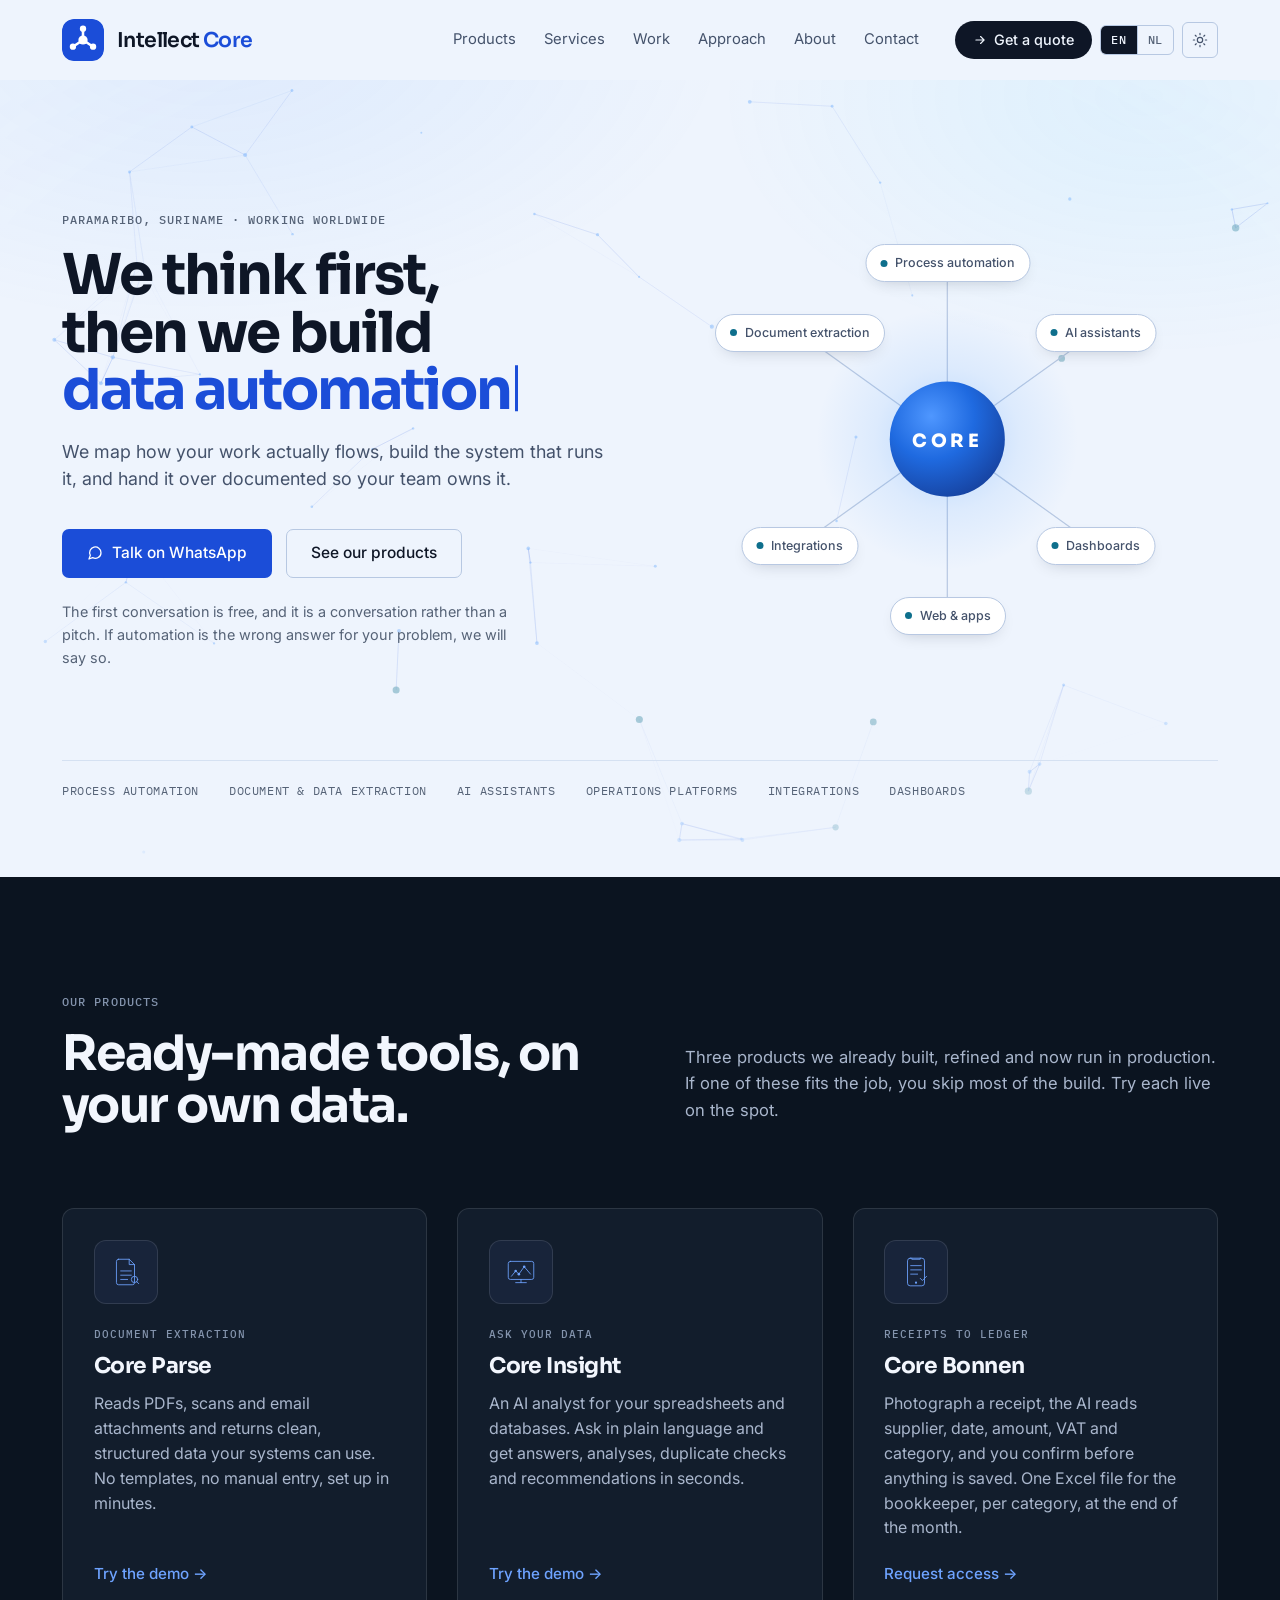
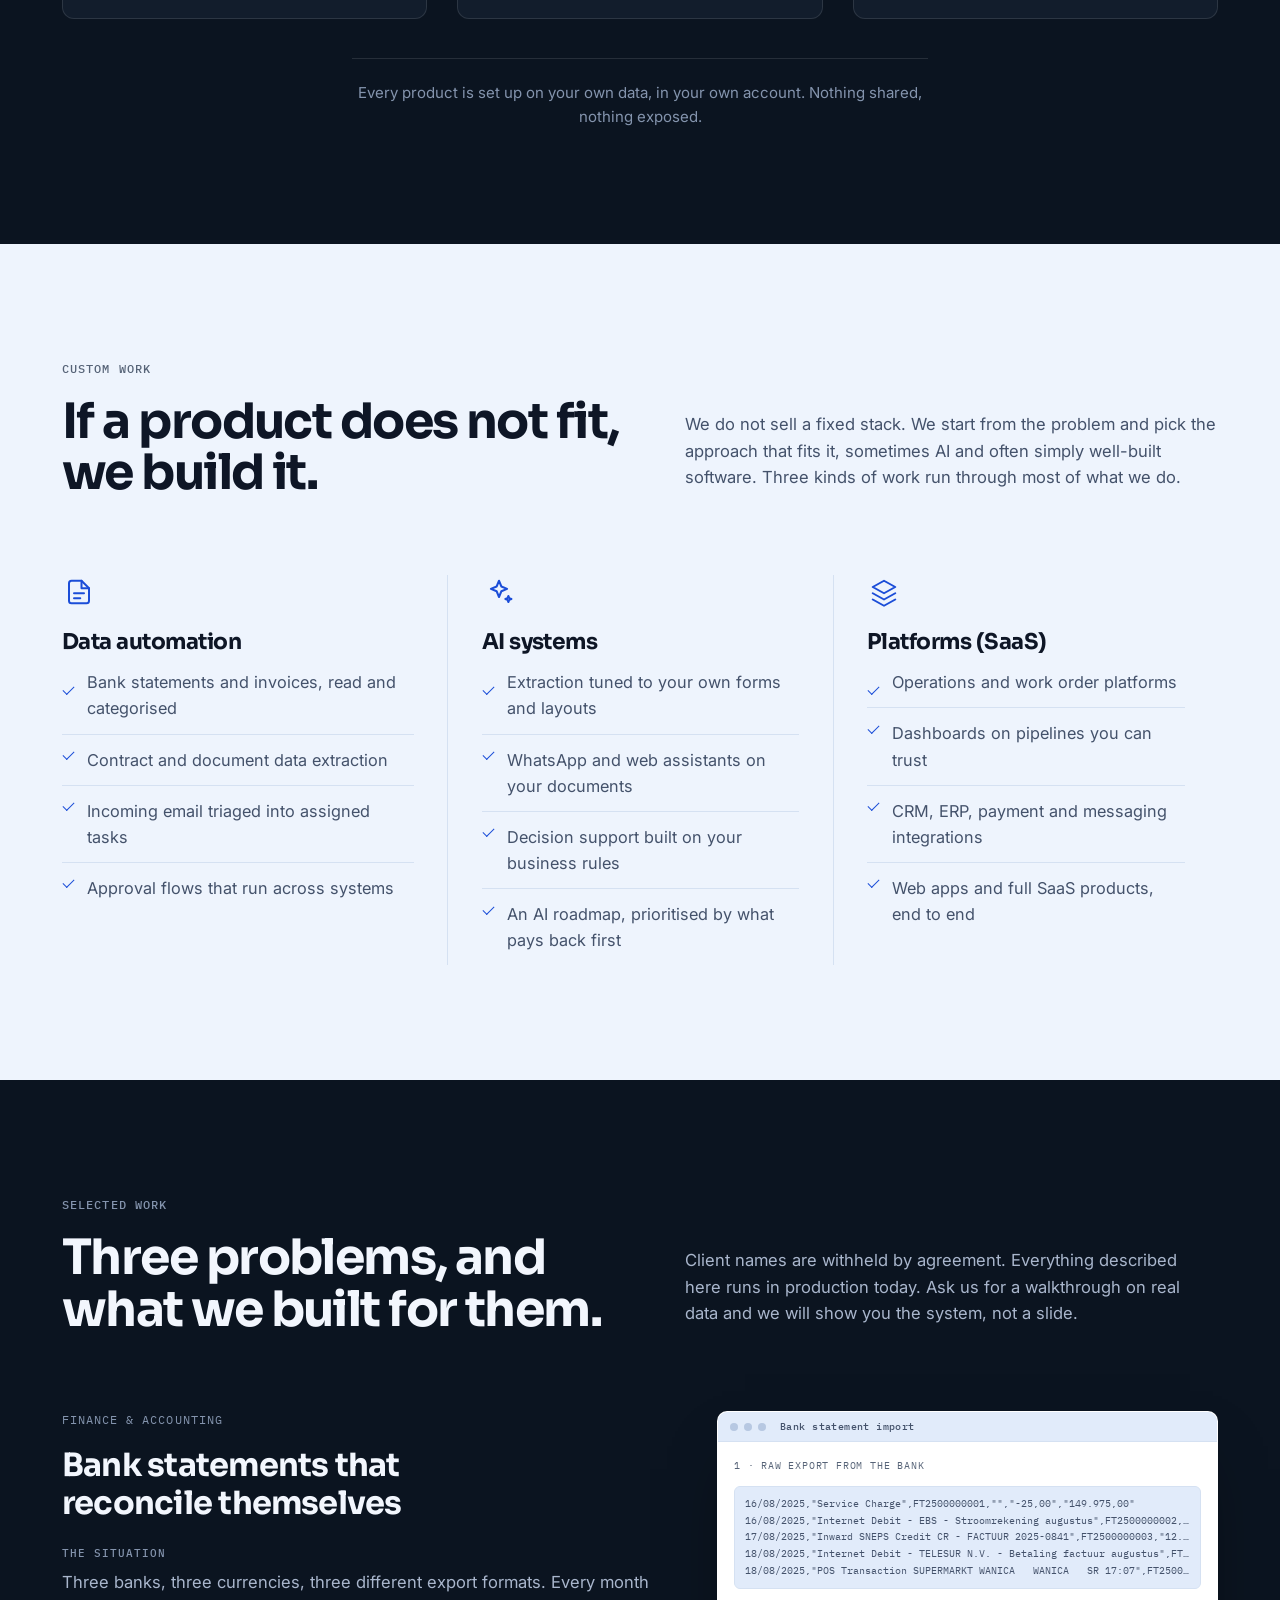
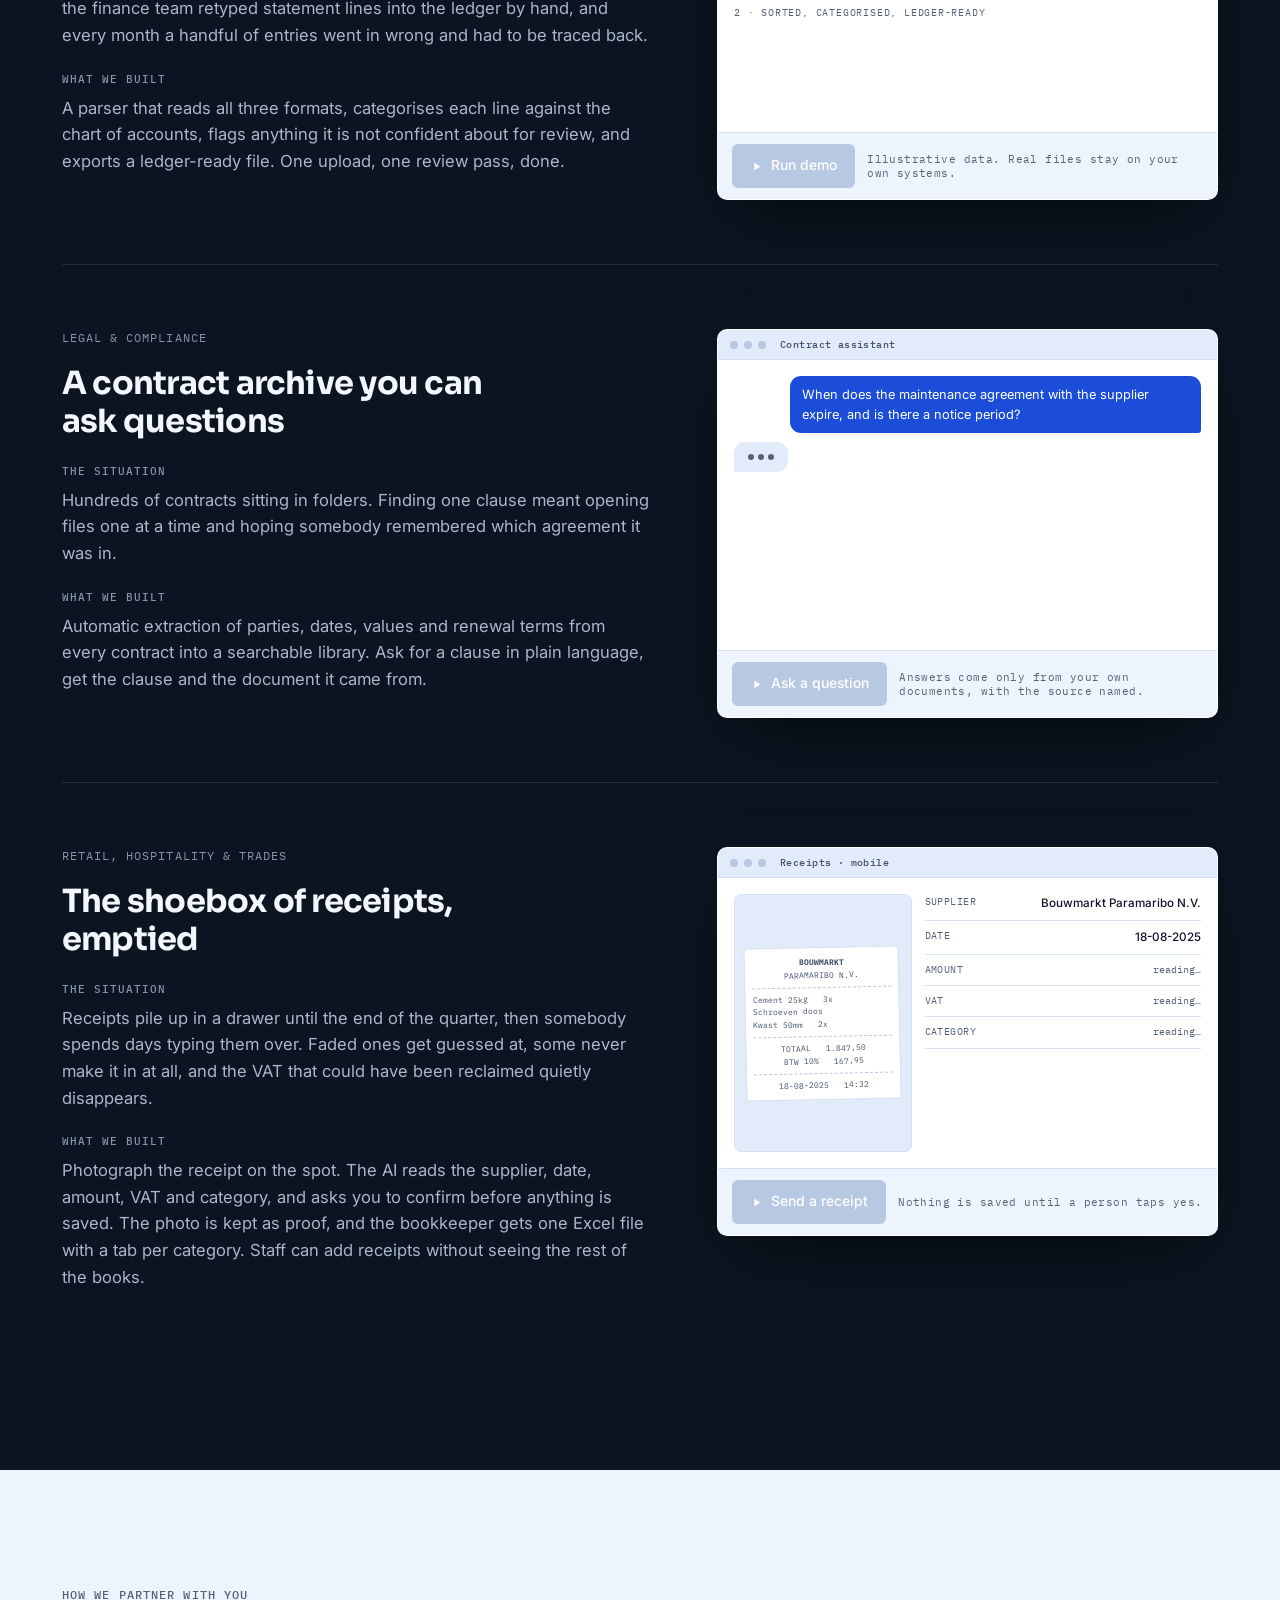
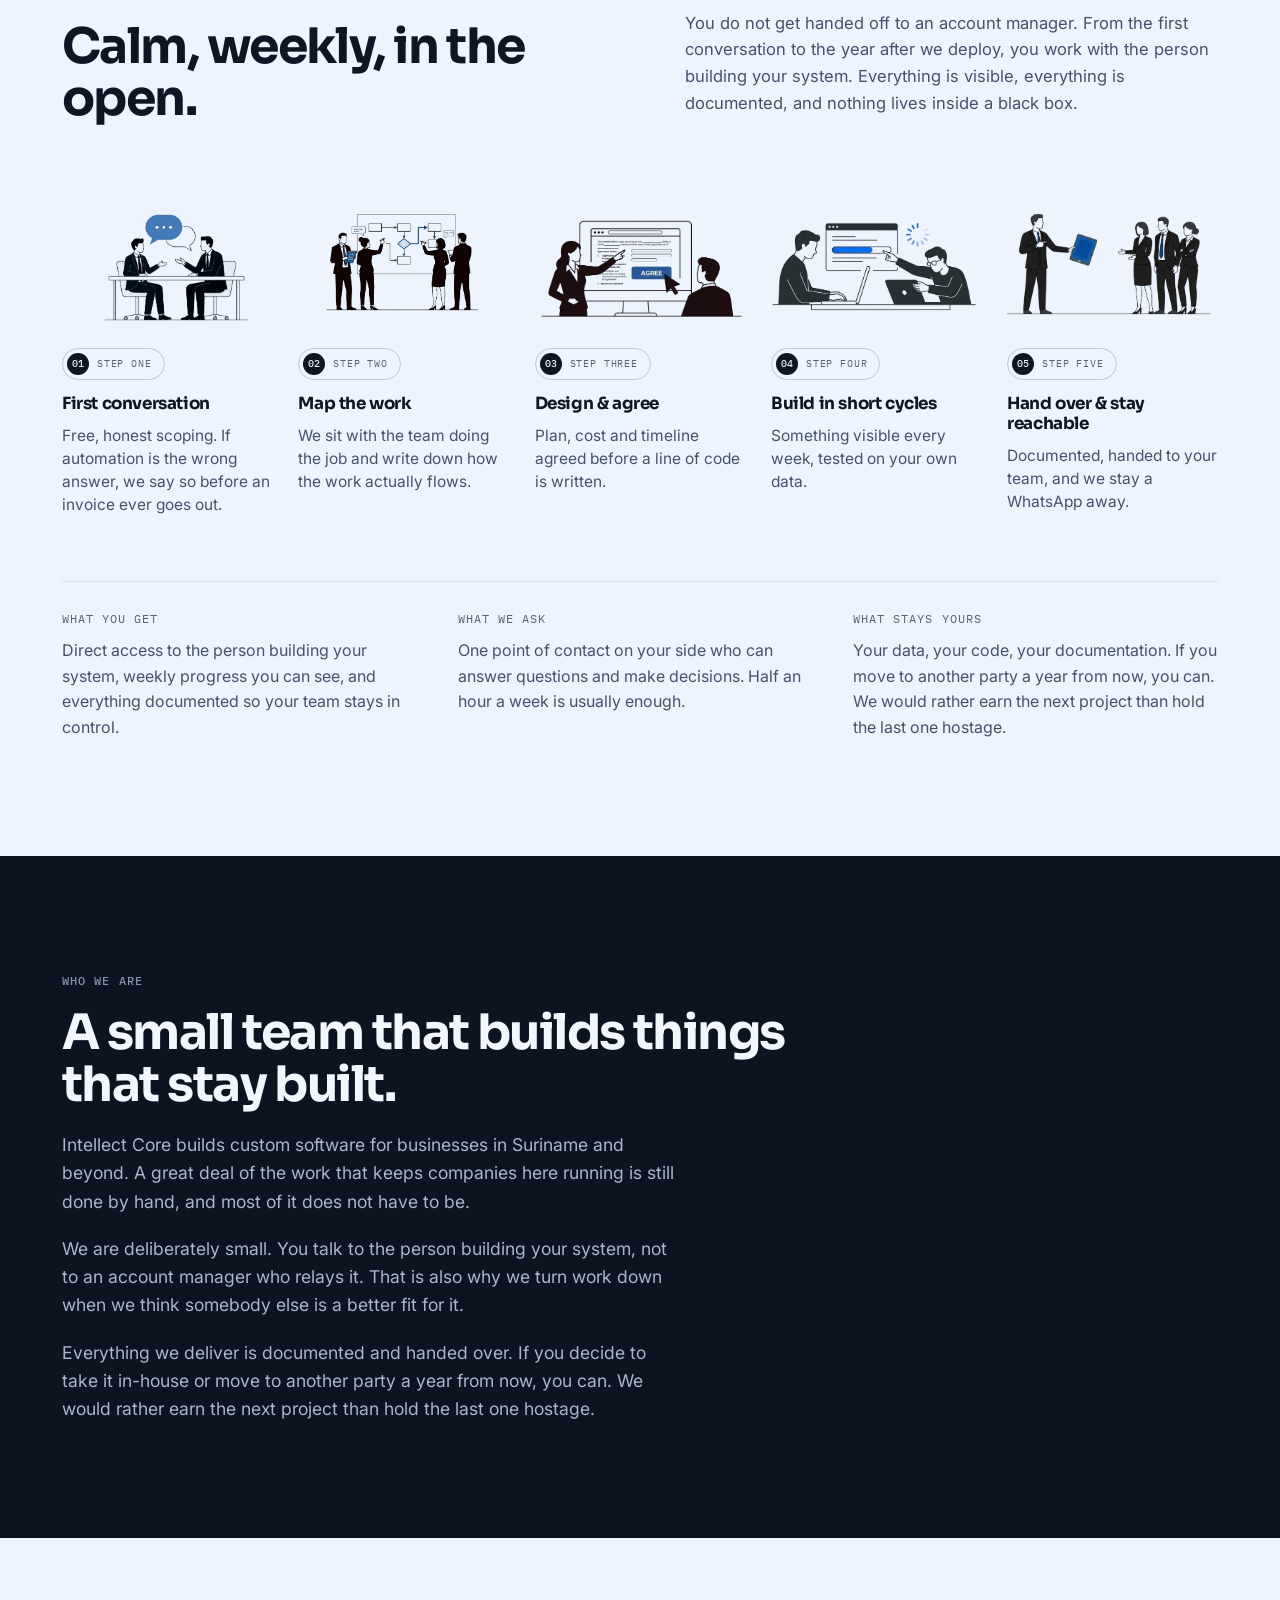
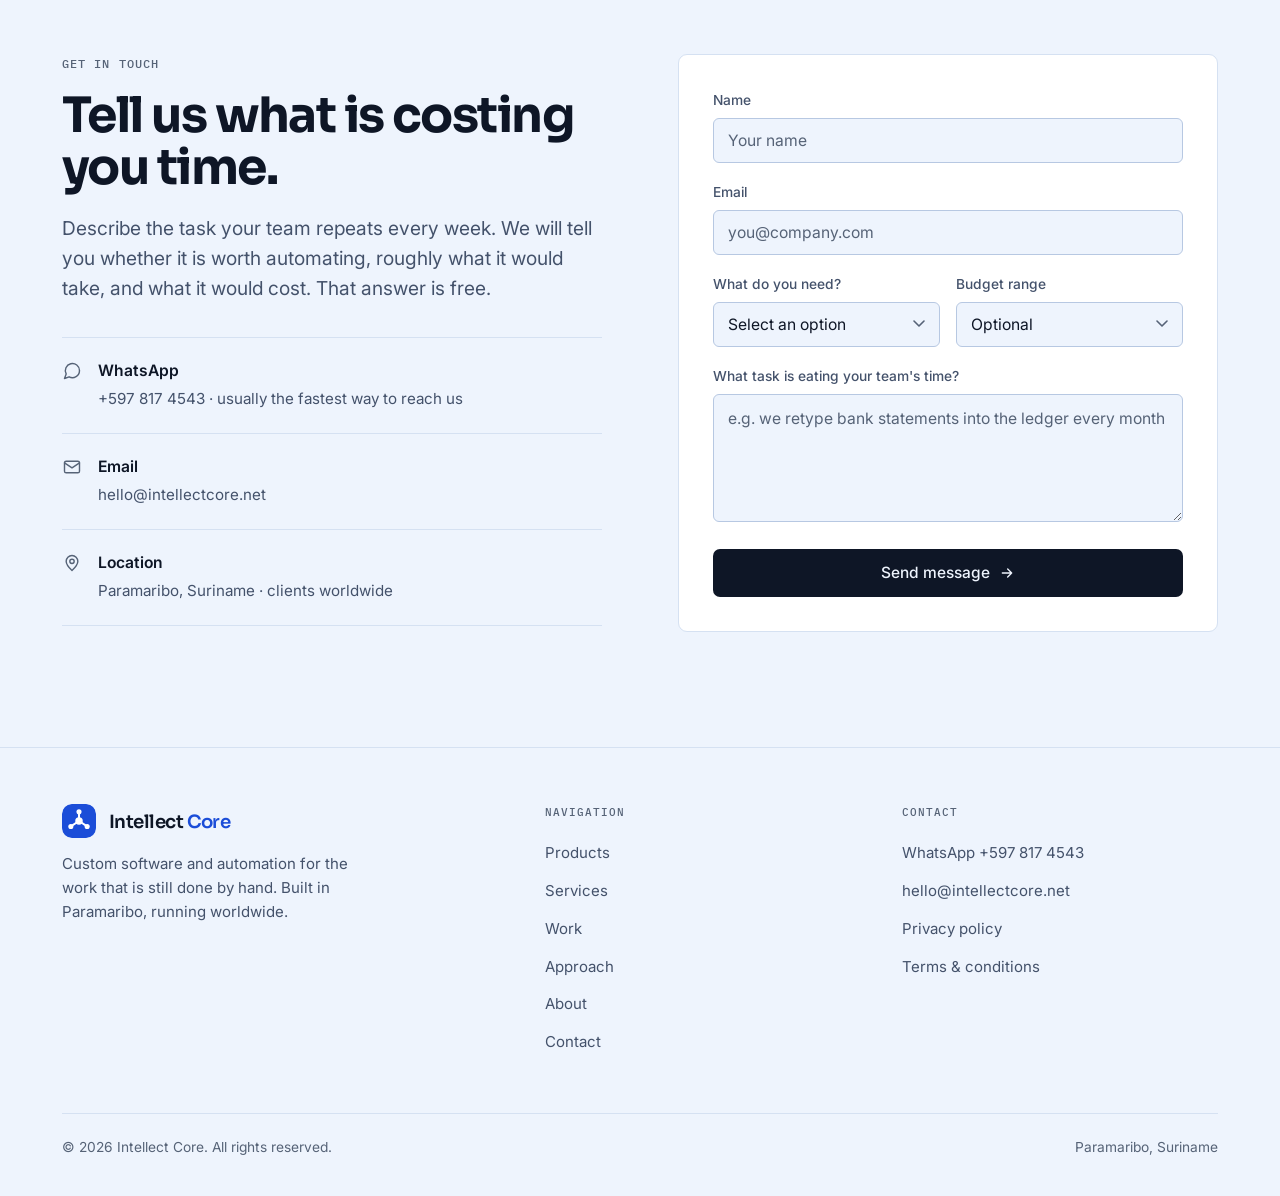
==== commit cd0753b9: "feat(website): add Products section, dropdown intake, IA v1 Structuur: - Nav: Products toegevoegd, "" ====
--- a/website/main/index.html
+++ b/website/main/index.html
@@ -528,6 +528,51 @@
 :root[data-theme="dark"] .theme-toggle .ti-sun{display:none}
 :root[data-theme="dark"] .theme-toggle .ti-moon{display:block}
 
+/* ── products ───────────────────────────────────────────────────── */
+.prod-grid{
+  display:grid;grid-template-columns:repeat(3,minmax(0,1fr));
+  gap:clamp(20px,2.4vw,30px);
+}
+.prod-card{
+  display:flex;flex-direction:column;
+  background:var(--paper-2);border:1px solid var(--rule);border-radius:12px;
+  padding:clamp(24px,2.4vw,32px);
+  color:inherit;
+  transition:border-color .22s var(--ease),transform .22s var(--ease),background .22s;
+}
+.prod-card:hover{border-color:var(--accent);transform:translateY(-3px)}
+.prod-card:focus-visible{outline:2px solid var(--accent);outline-offset:3px}
+.prod-visual{
+  width:64px;height:64px;border-radius:12px;
+  background:var(--paper-3);border:1px solid var(--rule);
+  color:var(--accent);
+  display:inline-flex;align-items:center;justify-content:center;
+  margin-bottom:22px;flex:none;
+}
+.prod-visual svg{width:34px;height:34px}
+.prod-tag{
+  font-family:var(--mono);font-size:.7rem;font-weight:500;letter-spacing:.09em;
+  text-transform:uppercase;color:var(--ink-3);margin-bottom:10px;
+}
+.prod-card h3{font-size:clamp(1.28rem,1.7vw,1.52rem);margin-bottom:.55em;color:var(--ink)}
+.prod-card p{
+  font-size:1rem;color:var(--ink-2);margin:0 0 22px;line-height:1.55;flex:1;
+}
+.prod-more{
+  font-size:.95rem;font-weight:500;color:var(--accent);
+  border-bottom:1px solid transparent;transition:border-color .18s;
+  align-self:flex-start;
+}
+.prod-card:hover .prod-more{border-bottom-color:var(--accent)}
+.prod-note{
+  margin-top:clamp(28px,3vw,42px);
+  font-size:.94rem;color:var(--ink-3);text-align:center;
+  padding-top:22px;border-top:1px solid var(--rule);
+  max-width:64ch;margin-left:auto;margin-right:auto;
+}
+@media(max-width:900px){.prod-grid{grid-template-columns:1fr 1fr}}
+@media(max-width:640px){.prod-grid{grid-template-columns:1fr}}
+
 /* ── services ───────────────────────────────────────────────────── */
 .svc{display:grid;grid-template-columns:repeat(3,1fr);gap:0}
 .svc-col{padding:0 clamp(20px,2.6vw,36px);border-left:1px solid var(--rule)}
@@ -622,14 +667,26 @@
 .form-card{border:1px solid var(--rule);border-radius:9px;padding:clamp(24px,3vw,34px);background:var(--paper-2)}
 .fg{margin-bottom:18px}
 .fg label{display:block;font-size:.86rem;font-weight:500;margin-bottom:7px;color:var(--ink-2)}
-.fg input,.fg textarea{
+.fg input,.fg textarea,.fg select{
   width:100%;font-family:inherit;font-size:.98rem;color:var(--ink);
   background:var(--paper);border:1px solid var(--rule-2);border-radius:6px;
   padding:12px 14px;transition:border-color .18s;
 }
 .fg textarea{min-height:128px;resize:vertical;line-height:1.55}
-.fg input:focus,.fg textarea:focus{outline:none;border-color:var(--accent);box-shadow:0 0 0 3px var(--accent-soft)}
+.fg select{
+  appearance:none;-webkit-appearance:none;
+  background-image:url("data:image/svg+xml;utf8,<svg xmlns='http://www.w3.org/2000/svg' width='12' height='8' viewBox='0 0 12 8' fill='none'><path d='M1 1l5 5 5-5' stroke='%23566377' stroke-width='1.6' stroke-linecap='round' stroke-linejoin='round'/></svg>");
+  background-repeat:no-repeat;background-position:right 14px center;
+  padding-right:38px;cursor:pointer;
+}
+:root[data-theme="dark"] .fg select{
+  background-image:url("data:image/svg+xml;utf8,<svg xmlns='http://www.w3.org/2000/svg' width='12' height='8' viewBox='0 0 12 8' fill='none'><path d='M1 1l5 5 5-5' stroke='%238494ad' stroke-width='1.6' stroke-linecap='round' stroke-linejoin='round'/></svg>");
+}
+.fg input:focus,.fg textarea:focus,.fg select:focus{outline:none;border-color:var(--accent);box-shadow:0 0 0 3px var(--accent-soft)}
 .fg input::placeholder,.fg textarea::placeholder{color:var(--ink-3)}
+.fg-row{display:grid;grid-template-columns:1fr 1fr;gap:16px}
+.fg-row .fg-col label{display:block;font-size:.86rem;font-weight:500;margin-bottom:7px;color:var(--ink-2)}
+@media(max-width:520px){.fg-row{grid-template-columns:1fr}}
 .form-msg{display:none;font-size:.93rem;margin-top:14px;padding:12px 14px;border-radius:6px}
 .form-msg.show{display:block}
 #formOk{background:#e6f5ec;color:#186238;border:1px solid #b6ddc6}
@@ -743,7 +800,8 @@
     </a>
 
     <nav class="nav" id="navMenu" aria-label="Main">
-      <a href="#services" data-i18n="nav.services">What we build</a>
+      <a href="#products" data-i18n="nav.products">Products</a>
+      <a href="#services" data-i18n="nav.services">Services</a>
       <a href="#work" data-i18n="nav.work">Work</a>
       <a href="#approach" data-i18n="nav.approach">Approach</a>
       <a href="#about" data-i18n="nav.about">About</a>
@@ -790,7 +848,7 @@
           <svg aria-hidden="true" viewBox="0 0 24 24" fill="none" stroke="currentColor" stroke-width="1.9" stroke-linecap="round" stroke-linejoin="round"><path d="M21 11.5a8.5 8.5 0 0 1-12.5 7.5L3 21l2-5.5A8.5 8.5 0 1 1 21 11.5z"/></svg>
           <span data-i18n="hero.cta1">Talk on WhatsApp</span>
         </a>
-        <a class="btn btn-ghost" href="#work" data-i18n="hero.cta2">See the work</a>
+        <a class="btn btn-ghost" href="#products" data-i18n="hero.cta2">See our products</a>
       </div>
       <p class="hero-note" data-i18n="hero.note">The first conversation is free, and it is a conversation rather than a pitch. If automation is the wrong answer for your problem, we will say so.</p>
       </div>
@@ -865,17 +923,81 @@
     </div>
   </section>
 
-
+  <!-- ══ PRODUCTS ══ -->
+  <section class="section dark" id="products">
+    <div class="container">
+      <div class="head rv">
+        <div>
+          <span class="label" data-i18n="prod.label">Our products</span>
+          <h2 data-i18n="prod.h2">Ready-made tools, on your own data.</h2>
+        </div>
+        <p class="deck" data-i18n="prod.deck">Three products we already built, refined and now run in production. If one of these fits the job, you skip most of the build. Try each live on the spot.</p>
+      </div>
+
+      <div class="prod-grid rv">
+        <a class="prod-card" href="technical/demo/">
+          <div class="prod-visual" aria-hidden="true">
+            <svg viewBox="0 0 64 64" fill="none" stroke="currentColor" stroke-width="1.6" stroke-linecap="round" stroke-linejoin="round">
+              <path d="M18 8h20l10 10v34a4 4 0 0 1-4 4H18a4 4 0 0 1-4-4V12a4 4 0 0 1 4-4z"/>
+              <path d="M38 8v10h10"/>
+              <path d="M22 30h20M22 38h20M22 46h13"/>
+              <circle cx="48" cy="46" r="6" stroke="currentColor" fill="none"/>
+              <path d="m52 50 4 4"/>
+            </svg>
+          </div>
+          <span class="prod-tag" data-i18n="p1.tag">Document extraction</span>
+          <h3 data-i18n="p1.h3">Core Parse</h3>
+          <p data-i18n="p1.p">Reads PDFs, scans and email attachments and returns clean, structured data your systems can use. No templates, no manual entry, set up in minutes.</p>
+          <span class="prod-more" data-i18n="p1.more">Try the demo →</span>
+        </a>
+
+        <a class="prod-card" href="technical/insight/">
+          <div class="prod-visual" aria-hidden="true">
+            <svg viewBox="0 0 64 64" fill="none" stroke="currentColor" stroke-width="1.6" stroke-linecap="round" stroke-linejoin="round">
+              <rect x="8" y="12" width="48" height="34" rx="4"/>
+              <path d="M14 40 22 30l6 6 10-14 12 14"/>
+              <circle cx="22" cy="30" r="2.4" fill="currentColor" stroke="none"/>
+              <circle cx="28" cy="36" r="2.4" fill="currentColor" stroke="none"/>
+              <circle cx="38" cy="22" r="2.4" fill="currentColor" stroke="none"/>
+              <path d="M22 52h20M32 46v6"/>
+            </svg>
+          </div>
+          <span class="prod-tag" data-i18n="p2.tag">Ask your data</span>
+          <h3 data-i18n="p2.h3">Core Insight</h3>
+          <p data-i18n="p2.p">An AI analyst for your spreadsheets and databases. Ask in plain language and get answers, analyses, duplicate checks and recommendations in seconds.</p>
+          <span class="prod-more" data-i18n="p2.more">Try the demo →</span>
+        </a>
+
+        <a class="prod-card" href="#contact">
+          <div class="prod-visual" aria-hidden="true">
+            <svg viewBox="0 0 64 64" fill="none" stroke="currentColor" stroke-width="1.6" stroke-linecap="round" stroke-linejoin="round">
+              <rect x="16" y="6" width="32" height="52" rx="5"/>
+              <path d="M24 6v2h16V6"/>
+              <path d="M22 20h20M22 28h20M22 36h13"/>
+              <path d="M40 44l4 4 8-8"/>
+              <circle cx="32" cy="52" r="2" fill="currentColor" stroke="none"/>
+            </svg>
+          </div>
+          <span class="prod-tag" data-i18n="p3.tag">Receipts to ledger</span>
+          <h3 data-i18n="p3.h3">Core Bonnen</h3>
+          <p data-i18n="p3.p">Photograph a receipt, the AI reads supplier, date, amount, VAT and category, and you confirm before anything is saved. One Excel file for the bookkeeper, per category, at the end of the month.</p>
+          <span class="prod-more" data-i18n="p3.more">Request access →</span>
+        </a>
+      </div>
+
+      <p class="prod-note rv" data-i18n="prod.note">Every product is set up on your own data, in your own account. Nothing shared, nothing exposed.</p>
+    </div>
+  </section>
 
   <!-- ══ SERVICES ══ -->
   <section class="section" id="services">
     <div class="container">
       <div class="head rv">
         <div>
-          <span class="label" data-i18n="svc.label">What we build</span>
-          <h2 data-i18n="svc.h2">Three kinds of work.</h2>
+          <span class="label" data-i18n="svc.label">Custom work</span>
+          <h2 data-i18n="svc.h2">If a product does not fit, we build it.</h2>
         </div>
-        <p class="deck" data-i18n="svc.deck">We do not sell a fixed stack. We start from the problem and pick the approach that fits it, which is sometimes AI and often simply well-built software.</p>
+        <p class="deck" data-i18n="svc.deck">We do not sell a fixed stack. We start from the problem and pick the approach that fits it, sometimes AI and often simply well-built software. Three kinds of work run through most of what we do.</p>
       </div>
 
       <div class="svc rv">
@@ -1153,6 +1275,33 @@
               <label for="cEmail" data-i18n="f.email">Email</label>
               <input id="cEmail" name="email" type="email" required autocomplete="email" placeholder="you@company.com">
             </div>
+            <div class="fg fg-row">
+              <div class="fg-col">
+                <label for="cInterest" data-i18n="f.interest">What do you need?</label>
+                <select id="cInterest" name="interest" required>
+                  <option value="" data-i18n="f.interest.0">Select an option</option>
+                  <option value="Core Parse" data-i18n="f.interest.p1">Core Parse (document extraction)</option>
+                  <option value="Core Insight" data-i18n="f.interest.p2">Core Insight (ask your data)</option>
+                  <option value="Core Bonnen" data-i18n="f.interest.p3">Core Bonnen (receipts to ledger)</option>
+                  <option value="Data automation" data-i18n="f.interest.s1">Custom data automation</option>
+                  <option value="AI systems" data-i18n="f.interest.s2">Custom AI system</option>
+                  <option value="Platform / SaaS" data-i18n="f.interest.s3">Operations platform / SaaS</option>
+                  <option value="Not sure yet" data-i18n="f.interest.x">Not sure yet, help me figure it out</option>
+                </select>
+              </div>
+              <div class="fg-col">
+                <label for="cBudget" data-i18n="f.budget">Budget range</label>
+                <select id="cBudget" name="budget">
+                  <option value="" data-i18n="f.budget.0">Optional</option>
+                  <option value="Under USD 1K" data-i18n="f.budget.1">Under $1,000</option>
+                  <option value="USD 1K-3K" data-i18n="f.budget.2">$1,000 - $3,000</option>
+                  <option value="USD 3K-7K" data-i18n="f.budget.3">$3,000 - $7,000</option>
+                  <option value="USD 7K-15K" data-i18n="f.budget.4">$7,000 - $15,000</option>
+                  <option value="USD 15K+" data-i18n="f.budget.5">$15,000 +</option>
+                  <option value="Not sure yet" data-i18n="f.budget.x">Not sure yet</option>
+                </select>
+              </div>
+            </div>
             <div class="fg">
               <label for="cMsg" data-i18n="f.msg">What task is eating your team's time?</label>
               <textarea id="cMsg" name="message" required placeholder="e.g. we retype bank statements into the ledger every month" data-i18n-ph="ph.msg"></textarea>
@@ -1190,7 +1339,8 @@
       <div>
         <h5 data-i18n="ft.nav">Navigation</h5>
         <ul>
-          <li><a href="#services" data-i18n="nav.services">What we build</a></li>
+          <li><a href="#products" data-i18n="nav.products">Products</a></li>
+          <li><a href="#services" data-i18n="nav.services">Services</a></li>
           <li><a href="#work" data-i18n="nav.work">Work</a></li>
           <li><a href="#approach" data-i18n="nav.approach">Approach</a></li>
           <li><a href="#about" data-i18n="nav.about">About</a></li>
@@ -1820,7 +1970,7 @@
 (function(){
   var NL={
     "skip":"Naar de inhoud",
-    "nav.work":"Werk","nav.services":"Wat we bouwen","nav.approach":"Aanpak","nav.about":"Over ons","nav.contact":"Contact",
+    "nav.products":"Producten","nav.services":"Diensten","nav.work":"Werk","nav.approach":"Aanpak","nav.about":"Over ons","nav.contact":"Contact",
     "nav.quote":"Vraag een offerte","fab":"WhatsApp ons",
 
     "hero.label":"Paramaribo, Suriname · wereldwijd actief",
@@ -1833,7 +1983,7 @@
     "cap.dash":"Dashboards",
     "cap.apps":"Web &amp; apps",
     "hero.lead":"Wij brengen in kaart hoe uw werk werkelijk verloopt, bouwen het systeem dat het overneemt, en dragen het gedocumenteerd over zodat uw team er eigenaar van is.",
-    "hero.cta1":"Praat via WhatsApp","hero.cta2":"Bekijk ons werk",
+    "hero.cta1":"Praat via WhatsApp","hero.cta2":"Bekijk onze producten",
     "hero.note":"Het eerste gesprek is gratis, en het is een gesprek en geen verkooppraatje. Als automatisering het verkeerde antwoord is op uw probleem, zeggen wij dat.",
     "ix.1":"Procesautomatisering","ix.2":"Document- &amp; data-extractie","ix.3":"AI-assistenten",
     "ix.4":"Operationele platformen","ix.5":"Integraties","ix.6":"Dashboards",
@@ -1869,8 +2019,22 @@
     "c3.before":"Bonnen stapelen zich op in een la tot het einde van het kwartaal, waarna iemand er dagen aan kwijt is om alles over te typen. Vervaagde bonnen worden gegokt, sommige komen er nooit in, en de btw die teruggevraagd had kunnen worden verdwijnt stilletjes.",
     "c3.built":"Fotografeer de bon ter plekke. De AI leest de leverancier, datum, bedrag, btw en categorie, en vraagt u om te bevestigen voordat er iets wordt opgeslagen. De foto blijft bewaard als bewijs, en de boekhouder krijgt één Excel-bestand met een tabblad per categorie. Personeel kan bonnen toevoegen zonder bij de rest van de boeken te kunnen.",
 
-    "svc.label":"Wat we bouwen","svc.h2":"Drie soorten werk.",
-    "svc.deck":"Wij verkopen geen vaste stack. Wij beginnen bij het probleem en kiezen de aanpak die erbij past, soms AI en vaak gewoon goed gebouwde software.",
+    "prod.label":"Onze producten",
+    "prod.h2":"Kant-en-klare tools, op uw eigen data.",
+    "prod.deck":"Drie producten die wij al bouwden, aanscherpen en nu in productie draaien. Past er één bij uw werk, dan slaat u het grootste deel van de bouwtijd over. Elke productkaart opent een live demo die u direct kunt uitproberen.",
+    "p1.tag":"Documentextractie","p1.h3":"Core Parse",
+    "p1.p":"Leest pdf-bestanden, scans en e-mailbijlagen en levert schone, gestructureerde data waar uw systemen mee verder kunnen. Geen sjablonen, geen handmatige invoer, in minuten klaar.",
+    "p1.more":"Probeer de demo →",
+    "p2.tag":"Vraag uw data","p2.h3":"Core Insight",
+    "p2.p":"Een AI-analist voor uw spreadsheets en databases. Stel uw vraag in gewone taal en krijg antwoorden, analyses, duplicaatchecks en aanbevelingen in seconden.",
+    "p2.more":"Probeer de demo →",
+    "p3.tag":"Bonnen naar grootboek","p3.h3":"Core Bonnen",
+    "p3.p":"Fotografeer de bon, de AI leest leverancier, datum, bedrag, btw en categorie, en u bevestigt voor er iets wordt opgeslagen. Aan het einde van de maand één Excel-bestand voor de boekhouder, per categorie.",
+    "p3.more":"Vraag toegang aan →",
+    "prod.note":"Elk product wordt op uw eigen data en in uw eigen account opgezet. Niets gedeeld, niets buiten uw omgeving.",
+
+    "svc.label":"Maatwerk","svc.h2":"Past geen product? Dan bouwen wij het.",
+    "svc.deck":"Wij verkopen geen vaste stack. Wij beginnen bij het probleem en kiezen de aanpak die erbij past, soms AI en vaak gewoon goed gebouwde software. Drie soorten werk lopen door het meeste van wat wij doen.",
     "s1.h3":"Data-automatisering",
     "s1.a":"Bankafschriften en facturen, gelezen en ingedeeld",
     "s1.b":"Data-extractie uit contracten en documenten",
@@ -1919,6 +2083,23 @@
     "ct.wa.s":"· meestal de snelste manier om ons te bereiken",
     "ct.email":"E-mail","ct.loc":"Locatie","ct.loc.s":"Paramaribo, Suriname · klanten wereldwijd",
     "f.name":"Naam","f.email":"E-mail","f.msg":"Welke taak kost uw team de meeste tijd?",
+    "f.interest":"Waar heeft u interesse in?",
+    "f.interest.0":"Kies een optie",
+    "f.interest.p1":"Core Parse (documentextractie)",
+    "f.interest.p2":"Core Insight (vraag uw data)",
+    "f.interest.p3":"Core Bonnen (bonnen naar grootboek)",
+    "f.interest.s1":"Maatwerk data-automatisering",
+    "f.interest.s2":"Maatwerk AI-systeem",
+    "f.interest.s3":"Operationeel platform / SaaS",
+    "f.interest.x":"Nog niet zeker, help mij het uitzoeken",
+    "f.budget":"Budget",
+    "f.budget.0":"Optioneel",
+    "f.budget.1":"Onder $1.000",
+    "f.budget.2":"$1.000 - $3.000",
+    "f.budget.3":"$3.000 - $7.000",
+    "f.budget.4":"$7.000 - $15.000",
+    "f.budget.5":"$15.000 +",
+    "f.budget.x":"Nog niet zeker",
     "f.submit":"Verstuur bericht",
     "f.ok":"Verzonden. Wij komen binnen één werkdag bij u terug.",
     "f.err":"Dat is niet doorgekomen. Stuur ons een WhatsApp of mail hello@intellectcore.net.",
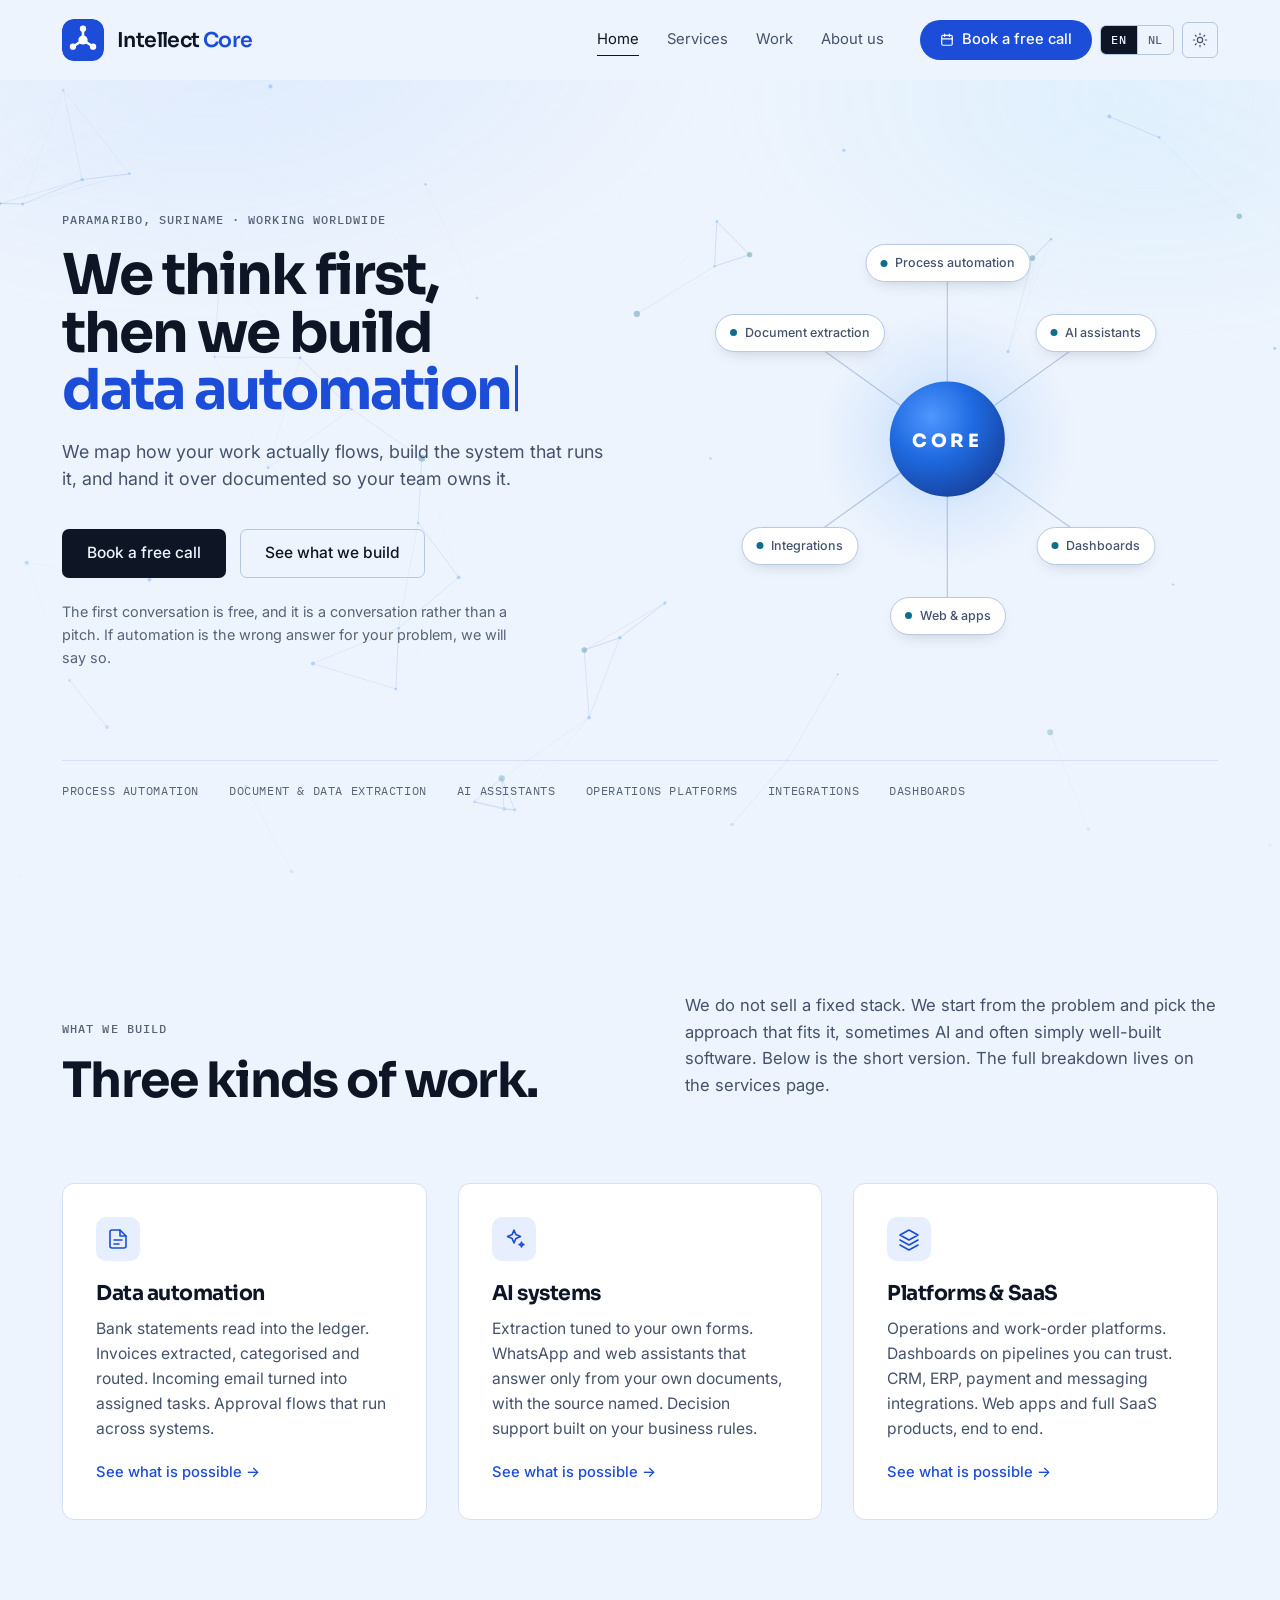
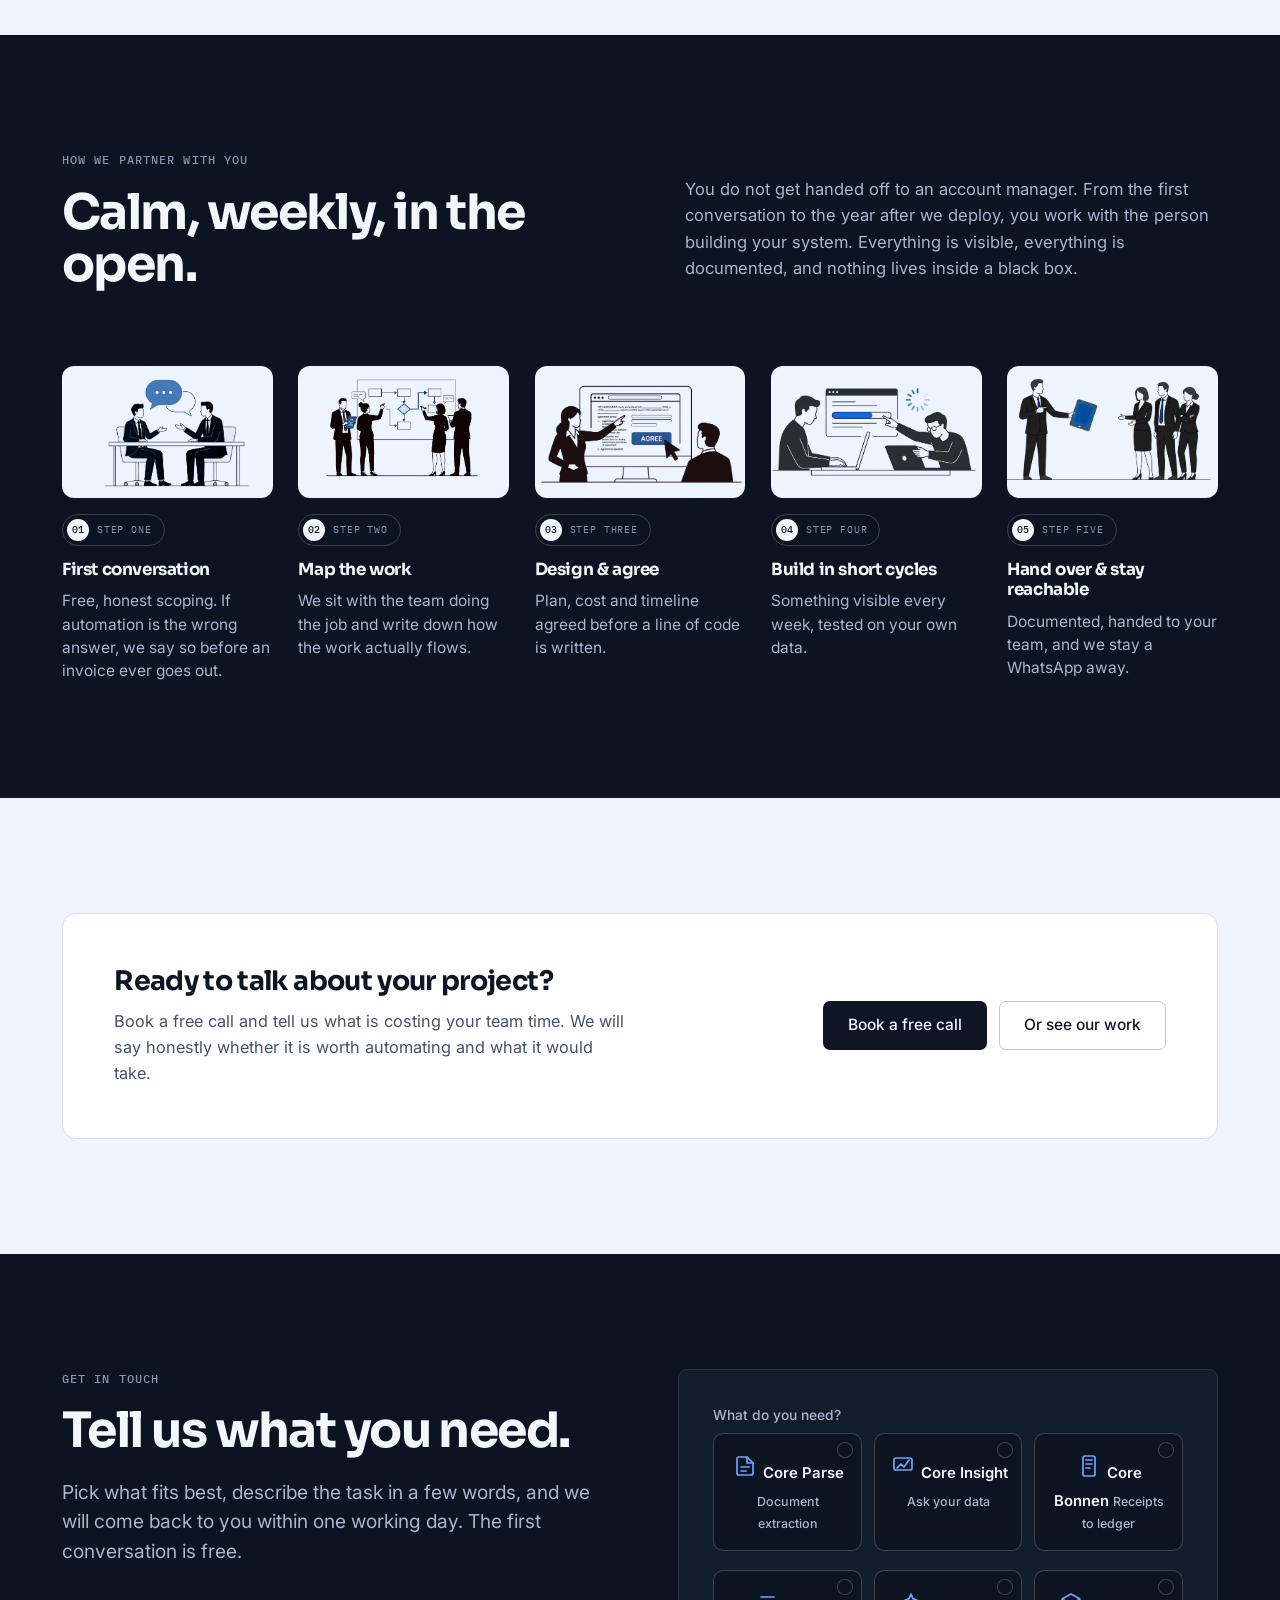
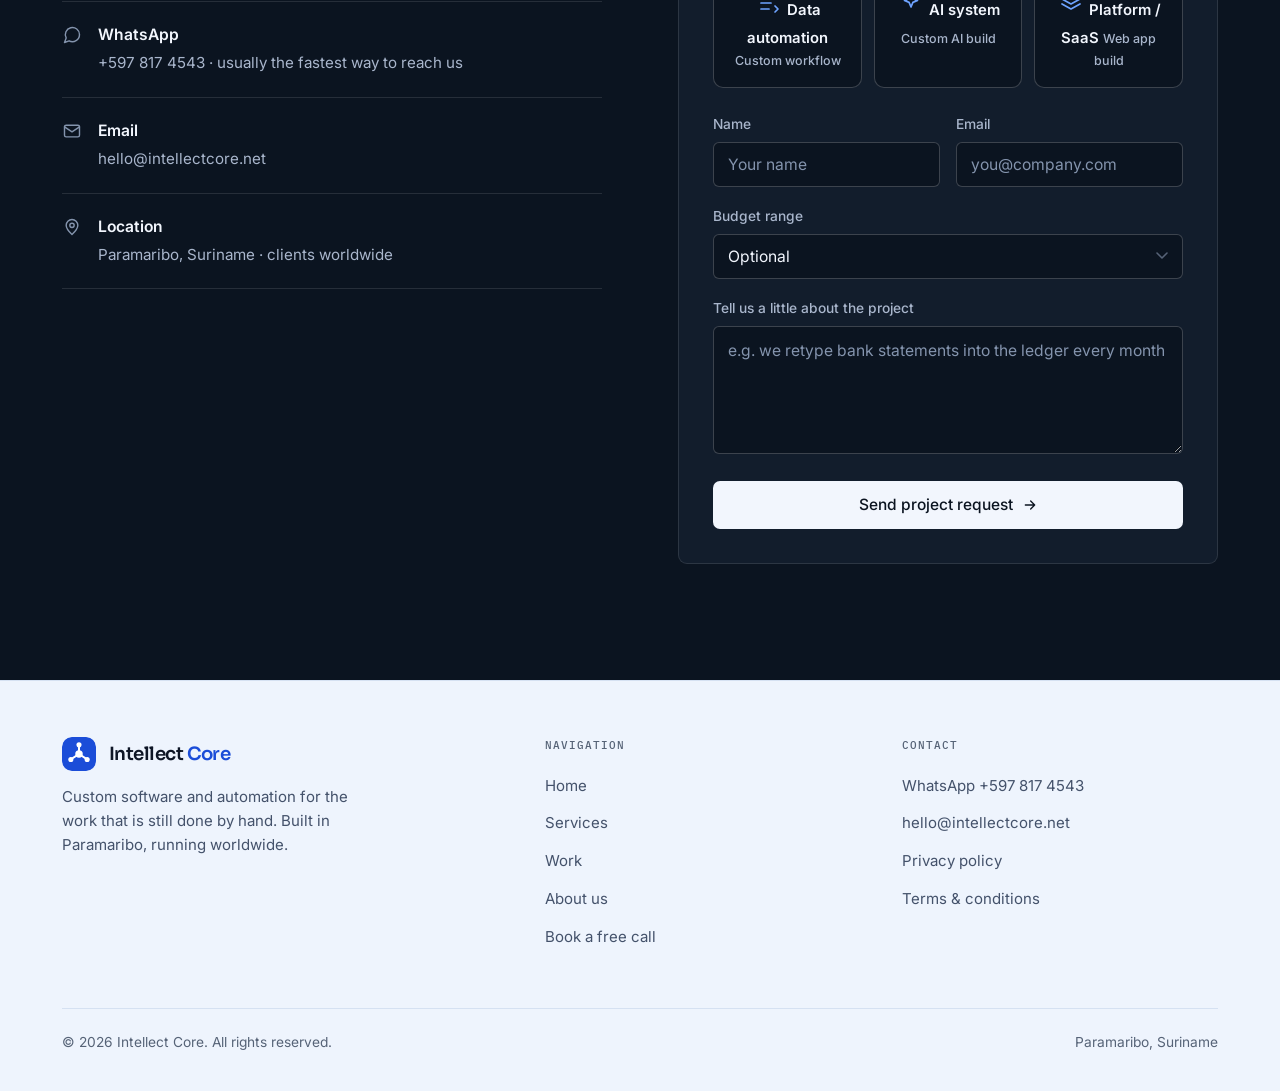
==== commit 29306740: "refactor(website): split into 4-tab structure with shared assets Grote herbouw op verzoek. De site i" ====
--- a/website/main/index.html
+++ b/website/main/index.html
@@ -45,747 +45,14 @@
   "areaServed": ["Suriname", "Worldwide"]
 }
 </script>
-<style>
-/* =====================================================================
-   Intellect Core — v2
-   Editorial rebuild. Paper, ink, hairlines, one serif with a real voice.
-   No gradients, no glow, no particles. Evidence over decoration.
-   ===================================================================== */
-:root{
-  --paper:#eef4fd;
-  --paper-2:#ffffff;
-  --paper-3:#e1ebfa;
-  --ink:#0e1626;
-  --ink-2:#44526b;
-  --ink-3:#566377;
-  --rule:#d5e1f2;
-  --rule-2:#b7c8e2;
-  --accent:#1b4dd8;
-  --accent-bright:#2e8bff;
-  --accent-soft:#e7eefe;
-  --mark:#0e6f8c;
-
-  --display:"Sora","Segoe UI",Inter,system-ui,sans-serif;
-  --sans:"Inter",system-ui,-apple-system,"Segoe UI",Roboto,Helvetica,Arial,sans-serif;
-  --mono:"IBM Plex Mono",ui-monospace,Menlo,Consolas,monospace;
-
-  --maxw:1220px;
-  --gut:32px;
-  --header-h:80px;
-  --ease:cubic-bezier(.22,1,.36,1);
-}
-*,*::before,*::after{box-sizing:border-box}
-html{scroll-behavior:smooth;scroll-padding-top:calc(var(--header-h) + 28px);-webkit-text-size-adjust:100%}
-@media(prefers-reduced-motion:reduce){html{scroll-behavior:auto}*{animation-duration:.001ms!important;transition-duration:.001ms!important}}
-body{
-  margin:0;background:var(--paper);color:var(--ink);
-  font-family:var(--sans);font-size:18px;line-height:1.6;
-  -webkit-font-smoothing:antialiased;text-rendering:optimizeLegibility;
-  overflow-x:hidden;
-}
-img{max-width:100%;display:block}
-a{color:inherit;text-decoration:none}
-p{margin:0 0 1.1em}
-p:last-child{margin-bottom:0}
-::selection{background:#cfe0ff;color:var(--ink)}
-
-h1,h2,h3{font-family:var(--display);font-weight:700;letter-spacing:-.03em;line-height:1.06;margin:0 0 .42em}
-h1{font-size:clamp(2.8rem,6.2vw,4.6rem);line-height:1.02;letter-spacing:-.035em}
-h2{font-size:clamp(2.1rem,4vw,3.05rem);letter-spacing:-.032em}
-h3{font-size:clamp(1.42rem,2.1vw,1.8rem);line-height:1.2;letter-spacing:-.024em}
-h4{font-family:var(--sans);font-size:.95rem;font-weight:600;letter-spacing:-.005em;margin:0 0 .6em}
-
-.container{width:100%;max-width:var(--maxw);margin:0 auto;padding:0 var(--gut)}
-.section{padding:clamp(76px,9vw,128px) 0}
-.section + .section{border-top:1px solid var(--rule)}
-.lead{font-size:clamp(1.12rem,1.5vw,1.3rem);line-height:1.55;color:var(--ink-2)}
-.dim{color:var(--ink-2)}
-.measure{max-width:62ch}
-
-/* mono label — replaces the letterspaced-uppercase-sans "eyebrow" tic */
-.label{
-  font-family:var(--mono);font-size:.76rem;font-weight:500;
-  letter-spacing:.09em;text-transform:uppercase;color:var(--ink-3);
-  display:block;margin:0 0 1.4em;
-}
-.label.accent{color:var(--accent)}
-
-/* skip link */
-.skip{position:absolute;left:-9999px;top:0;z-index:200;background:var(--ink);color:var(--paper);padding:12px 20px;border-radius:0 0 6px 0;font-size:.9rem}
-.skip:focus{left:0}
-
-:focus-visible{outline:2px solid var(--accent);outline-offset:3px;border-radius:2px}
-
-/* ── header ─────────────────────────────────────────────────────── */
-.site-header{
-  position:sticky;top:0;z-index:100;height:var(--header-h);
-  background:var(--paper);border-bottom:1px solid transparent;
-  transition:border-color .2s;
-}
-.site-header.scrolled{border-bottom-color:var(--rule)}
-.hdr{height:var(--header-h);display:flex;align-items:center;gap:36px}
-.brand{display:flex;align-items:center;gap:13px;font-weight:700;font-size:1.28rem;letter-spacing:-.03em;margin-right:auto;font-family:var(--display);white-space:nowrap}
-.brand .mark{width:42px;height:42px;border-radius:12px;flex:none}
-.brand b{font-weight:600}
-.brand span{color:var(--accent);font-weight:600}
-.nav{display:flex;gap:28px}
-.nav a{font-size:.925rem;color:var(--ink-2);padding:4px 0;border-bottom:1px solid transparent;transition:color .18s,border-color .18s}
-.nav a:hover{color:var(--ink)}
-.nav a.active{color:var(--ink);border-bottom-color:var(--ink)}
-.hdr-end{display:flex;align-items:center;gap:8px}
-.langseg{display:inline-flex;border:1px solid var(--rule-2);border-radius:6px;overflow:hidden}
-.langseg button{
-  font-family:var(--mono);font-size:.72rem;font-weight:500;letter-spacing:.06em;
-  background:none;border:0;color:var(--ink-3);padding:8px 10px;cursor:pointer;line-height:1;
-  transition:background .16s,color .16s;
-}
-.langseg button + button{border-left:1px solid var(--rule-2)}
-.langseg button:hover{color:var(--ink)}
-.langseg button[aria-pressed="true"]{background:var(--ink);color:var(--paper)}
-.btn-quote{
-  display:inline-flex;align-items:center;gap:7px;background:var(--ink);color:var(--paper);
-  font-size:.9rem;font-weight:500;padding:10px 18px;border-radius:999px;line-height:1.2;
-  transition:background .18s;
-}
-.btn-quote:hover{background:#000}
-.btn-quote svg{width:14px;height:14px}
-.nav-toggle{display:none;background:none;border:1px solid var(--rule-2);border-radius:5px;width:40px;height:38px;cursor:pointer;align-items:center;justify-content:center;color:var(--ink)}
-
-/* ── buttons ────────────────────────────────────────────────────── */
-.btn{
-  display:inline-flex;align-items:center;gap:9px;
-  font-family:var(--sans);font-size:.97rem;font-weight:500;
-  padding:14px 24px;border-radius:7px;border:1px solid transparent;
-  cursor:pointer;line-height:1.2;transition:background .18s,border-color .18s,color .18s;
-}
-.btn svg{width:16px;height:16px;flex:none}
-.btn-primary{background:var(--ink);color:var(--paper)}
-.btn-primary:hover{background:#000}
-.btn-ghost{border-color:var(--rule-2);color:var(--ink)}
-.btn-ghost:hover{border-color:var(--ink);background:var(--paper-3)}
-.btn-wa{background:var(--accent);color:#fff}
-.btn-wa:hover{background:#1640b8}
-.arrow-link{
-  display:inline-flex;align-items:center;gap:7px;font-size:.97rem;font-weight:500;
-  color:var(--accent);border-bottom:1px solid transparent;padding-bottom:2px;
-  transition:border-color .18s;
-}
-.arrow-link:hover{border-bottom-color:var(--accent)}
-.arrow-link svg{width:15px;height:15px;transition:transform .2s var(--ease)}
-.arrow-link:hover svg{transform:translateX(3px)}
-
-/* ── hero ───────────────────────────────────────────────────────── */
-.hero{position:relative;isolation:isolate;padding:clamp(64px,9vw,120px) 0 clamp(52px,6vw,76px)}
-.hero > .container{position:relative;z-index:1}
-.hero-net{
-  position:absolute;inset:0;z-index:0;pointer-events:none;overflow:hidden;
-  background:
-    radial-gradient(820px 460px at 16% -6%, rgba(46,139,255,.085), transparent 64%),
-    radial-gradient(700px 420px at 90% 2%, rgba(25,200,255,.075), transparent 62%);
-  -webkit-mask-image:radial-gradient(ellipse 104% 92% at 50% 36%,#000 48%,transparent 88%);
-  mask-image:radial-gradient(ellipse 104% 92% at 50% 36%,#000 48%,transparent 88%);
-}
-.hero-net canvas{display:block;width:100%;height:100%;opacity:.62}
-.hero-grid{display:grid;grid-template-columns:minmax(0,1fr);gap:clamp(40px,5vw,72px);align-items:center}
-.hero-grid.has-art{grid-template-columns:minmax(0,1.02fr) minmax(0,1fr)}
-.hero-grid.has-art h1{font-size:clamp(2.6rem,4.4vw,3.9rem);max-width:13ch}
-.hero-grid.has-art .lead{font-size:1.12rem}
-.hero h1{max-width:15ch;margin-bottom:.34em}
-.hero .lead{max-width:56ch}
-.hero-cta{display:flex;flex-wrap:wrap;gap:14px;align-items:center;margin-top:36px}
-.hero-note{font-size:.9rem;color:var(--ink-3);margin-top:22px;max-width:52ch}
-
-/* the index strip: a factual list, not a feature grid */
-.index-strip{border-top:1px solid var(--rule);padding-top:20px;margin-top:clamp(52px,6vw,80px)}
-.index-strip ul{
-  list-style:none;margin:0;padding:0;
-  display:flex;flex-wrap:wrap;gap:8px 30px;
-  font-family:var(--mono);font-size:.76rem;letter-spacing:.05em;
-  text-transform:uppercase;color:var(--ink-3);
-}
-
-/* rotating last line of the headline. The whole headline sits in the
-   HTML, so crawlers and the LCP measurement see real text either way. */
-.rot{display:inline-flex;align-items:baseline;color:var(--accent)}
-.rot-w{white-space:nowrap}
-.rot-c{
-  display:inline-block;width:.055em;height:.82em;margin-left:.06em;
-  background:var(--accent);transform:translateY(.04em);
-}
-@media(prefers-reduced-motion:no-preference){
-  .rot-c{animation:caret 1.05s steps(1,end) infinite}
-}
-@keyframes caret{0%,49%{opacity:1}50%,100%{opacity:0}}
-
-/* hero right: the core, with capabilities radiating out of it.
-   Brought back from the previous site and retuned for light paper:
-   blue core instead of mint glow, cyan signals running along the spokes. */
-.hero-art{width:100%}
-.core-stage{position:relative;width:100%;max-width:560px;margin:0 auto;aspect-ratio:620/560}
-.core-svg{position:absolute;inset:0;width:100%;height:100%;overflow:visible}
-.ic-spoke{stroke:var(--rule-2);stroke-width:1.4}
-.ic-pulse{fill:var(--mark);opacity:0;transform-box:fill-box;transform-origin:center}
-.core-ring{opacity:0;transform-box:fill-box;transform-origin:center}
-.core-label{
-  font-family:var(--display);font-weight:800;font-size:21px;letter-spacing:.2em;
-  fill:#fff;text-anchor:middle;dominant-baseline:central;
-}
-@media(prefers-reduced-motion:no-preference){
-  .ic-pulse{animation:icflow 3.6s linear infinite}
-  .core-ring{animation:corering 3.8s ease-out infinite}
-}
-@keyframes icflow{
-  0%{transform:translate(0,0);opacity:0}
-  14%{opacity:1}
-  86%{opacity:.85}
-  100%{transform:translate(var(--dx),var(--dy));opacity:0}
-}
-@keyframes corering{0%{transform:scale(1);opacity:.5}70%{opacity:0}100%{transform:scale(1.55);opacity:0}}
-
-.cap-node{
-  position:absolute;transform:translate(-50%,-50%);
-  display:inline-flex;align-items:center;gap:8px;white-space:nowrap;
-  padding:8px 14px;border-radius:999px;
-  background:var(--paper-2);border:1px solid var(--rule-2);
-  font-size:.78rem;font-weight:500;color:var(--ink-2);
-  box-shadow:0 6px 18px -10px rgba(14,22,38,.3);
-  transition:border-color .22s,color .22s,transform .22s var(--ease),box-shadow .22s;
-}
-.cap-node:hover,.cap-node:focus-visible{
-  border-color:var(--accent);color:var(--ink);
-  transform:translate(-50%,-50%) scale(1.05);
-  box-shadow:0 10px 24px -10px rgba(27,77,216,.4);
-}
-.cap-node .nd{width:7px;height:7px;border-radius:50%;background:var(--mark);flex:none}
-
-@media(max-width:1180px){.cap-node{font-size:.72rem;padding:7px 11px;gap:7px}}
-@media(max-width:1100px){
-  .hdr{gap:22px}
-  .nav{gap:20px}
-  .nav a{font-size:.88rem}
-  .btn-quote{display:none}   /* Contact in the nav and the WhatsApp button both cover it */
-}
-@media(max-width:1000px){.core-stage{max-width:520px}}
-@media(max-width:560px){
-  .cap-node{font-size:.65rem;padding:6px 9px;gap:5px}
-  .cap-node .nd{width:6px;height:6px}
-  .core-label{font-size:17px}
-}
-
-/* ── metrics ────────────────────────────────────────────────────── */
-.metrics{display:grid;grid-template-columns:repeat(3,1fr);gap:0}
-.metric{padding:0 34px;border-left:1px solid var(--rule)}
-.metric:first-child{padding-left:0;border-left:0}
-.metric .fig{
-  font-family:var(--display);font-weight:800;font-size:clamp(2.9rem,5.8vw,4.2rem);
-  line-height:1;color:var(--mark);letter-spacing:-.04em;
-}
-.metric .fig sup{font-size:.42em;vertical-align:super;letter-spacing:0}
-.metric .cap{font-size:1rem;color:var(--ink-2);margin-top:14px;max-width:26ch}
-.metric .src{font-family:var(--mono);font-size:.7rem;letter-spacing:.07em;text-transform:uppercase;color:var(--ink-3);margin-top:12px}
-
-/* ── section head: editorial two-column ─────────────────────────── */
-.head{display:grid;grid-template-columns:minmax(0,1.05fr) minmax(0,1fr);gap:clamp(28px,5vw,80px);align-items:end;margin-bottom:clamp(48px,6vw,76px)}
-.head h2{margin-bottom:0;max-width:16ch}
-.head .deck{color:var(--ink-2);font-size:1.04rem;padding-bottom:.5em}
-
-/* ── work ───────────────────────────────────────────────────────── */
-.case{
-  display:grid;grid-template-columns:minmax(0,1.18fr) minmax(0,1fr);
-  gap:clamp(30px,5vw,68px);
-  padding:clamp(44px,5vw,64px) 0;border-top:1px solid var(--rule);
-}
-.case:first-of-type{border-top:0;padding-top:0}
-.case-sector{font-family:var(--mono);font-size:.72rem;letter-spacing:.09em;text-transform:uppercase;color:var(--ink-3);margin-bottom:16px}
-.case h3{font-size:clamp(1.6rem,2.5vw,2.1rem);margin-bottom:.52em;max-width:20ch}
-.case-block{margin-top:22px}
-.case-block h4{color:var(--ink-3);font-family:var(--mono);font-size:.7rem;font-weight:500;letter-spacing:.09em;text-transform:uppercase;margin-bottom:.55em}
-.case-block p{color:var(--ink-2);font-size:1.04rem;margin:0}
-.case-result{
-  margin-top:26px;padding:18px 22px;background:var(--paper-3);
-  border-left:2px solid var(--mark);border-radius:0 5px 5px 0;
-}
-.case-result .r-fig{font-family:var(--display);font-weight:800;font-size:1.72rem;line-height:1.18;letter-spacing:-.03em;color:var(--mark)}
-.case-result .r-cap{font-size:.95rem;color:var(--ink-2);margin-top:4px}
-
-/* screenshot frame */
-.shot{
-  position:sticky;top:calc(var(--header-h) + 34px);align-self:start;
-  border:1px solid var(--rule);border-radius:9px;overflow:hidden;background:var(--paper-2);
-}
-.shot img{width:100%;height:auto}
-.shot-empty{
-  aspect-ratio:16/11;display:flex;flex-direction:column;align-items:center;justify-content:center;
-  gap:10px;background:
-    repeating-linear-gradient(45deg,transparent,transparent 9px,rgba(14,22,38,.024) 9px,rgba(14,22,38,.024) 18px);
-  color:var(--ink-3);text-align:center;padding:28px;
-}
-.shot-empty .se-t{font-family:var(--mono);font-size:.72rem;letter-spacing:.08em;text-transform:uppercase}
-.shot-empty .se-s{font-size:.88rem;max-width:30ch;line-height:1.5}
-.shot-cap{font-family:var(--mono);font-size:.7rem;letter-spacing:.06em;color:var(--ink-3);padding:11px 14px;border-top:1px solid var(--rule);background:var(--paper)}
-
-/* ── live demos in the case panels ───────────────────────────────── */
-.demo{
-  position:sticky;top:calc(var(--header-h) + 34px);align-self:start;margin:0;
-  border:1px solid var(--rule);border-radius:10px;overflow:hidden;background:var(--paper-2);
-  box-shadow:0 20px 44px -28px rgba(14,22,38,.26);
-  display:flex;flex-direction:column;
-}
-.demo-bar{
-  height:30px;flex:none;background:var(--paper-3);border-bottom:1px solid var(--rule);
-  display:flex;align-items:center;gap:6px;padding:0 12px;
-}
-.demo-bar i{width:8px;height:8px;border-radius:50%;background:var(--rule-2);flex:none}
-.demo-bar b{
-  font-family:var(--mono);font-size:.64rem;font-weight:500;color:var(--ink-2);
-  margin-left:8px;letter-spacing:.04em;white-space:nowrap;overflow:hidden;text-overflow:ellipsis;
-}
-.demo-body{padding:16px;min-height:290px;display:flex;flex-direction:column;gap:10px;flex:1}
-.demo-foot{
-  flex:none;border-top:1px solid var(--rule);background:var(--paper);
-  padding:11px 14px;display:flex;align-items:center;gap:12px;
-}
-.demo-btn{
-  font-family:var(--sans);font-size:.87rem;font-weight:500;line-height:1;
-  background:var(--accent);color:#fff;border:0;border-radius:6px;
-  padding:14px 18px;min-height:44px;cursor:pointer;display:inline-flex;
-  align-items:center;justify-content:center;gap:8px;
-  transition:background .18s;flex:none;
-}
-.demo-btn:hover{background:#1640b8}
-.demo-btn[disabled]{background:var(--rule-2);cursor:default}
-.demo-btn svg{width:13px;height:13px}
-.demo-hint{font-family:var(--mono);font-size:.66rem;letter-spacing:.04em;color:var(--ink-3);line-height:1.4}
-
-/* shared bits */
-.d-step{font-family:var(--mono);font-size:.62rem;letter-spacing:.08em;text-transform:uppercase;color:var(--ink-3);margin-bottom:2px}
-.fade-in{animation:fadeUp .34s var(--ease) both}
-@keyframes fadeUp{from{opacity:0;transform:translateY(7px)}to{opacity:1;transform:none}}
-@media(prefers-reduced-motion:reduce){.fade-in{animation:none}}
-
-/* 1 · bank statement → ledger */
-.bk-raw{
-  font-family:var(--mono);font-size:.63rem;line-height:1.65;color:var(--ink-2);
-  background:var(--paper-3);border:1px solid var(--rule);border-radius:6px;
-  padding:9px 10px;white-space:pre;overflow:hidden;text-overflow:ellipsis;
-}
-.bk-raw .hl{color:var(--ink-3)}
-.bk-tbl{width:100%;border-collapse:collapse;font-size:.68rem;table-layout:fixed}
-.bk-tbl th{
-  font-family:var(--mono);font-size:.58rem;font-weight:500;letter-spacing:.06em;text-transform:uppercase;
-  color:var(--ink-3);text-align:left;padding:5px 6px;border-bottom:1px solid var(--rule-2);
-}
-.bk-tbl td{padding:6px;border-bottom:1px solid var(--rule);color:var(--ink-2);vertical-align:top;
-  overflow:hidden;text-overflow:ellipsis;white-space:nowrap}
-.bk-tbl td.gb{font-family:var(--mono);font-size:.63rem;color:var(--accent)}
-.bk-tbl td.amt{text-align:right;font-variant-numeric:tabular-nums;color:var(--ink)}
-.bk-tbl td.amt.in{color:var(--mark);font-weight:500}
-.bk-done{
-  display:flex;align-items:center;gap:8px;font-size:.78rem;color:var(--mark);font-weight:500;
-  padding-top:2px;
-}
-.bk-done svg{width:15px;height:15px;flex:none}
-
-/* 2 · RAG chat over contracts */
-.ch{display:flex;flex-direction:column;gap:9px;flex:1}
-.ch-msg{max-width:88%;font-size:.8rem;line-height:1.52;padding:9px 12px;border-radius:11px}
-.ch-msg.user{align-self:flex-end;background:var(--accent);color:#fff;border-bottom-right-radius:3px}
-.ch-msg.bot{align-self:flex-start;background:var(--paper-3);color:var(--ink);border-bottom-left-radius:3px}
-.ch-msg.bot b{font-weight:600}
-.ch-typing{display:flex;gap:4px;align-self:flex-start;background:var(--paper-3);padding:12px 14px;border-radius:11px;border-bottom-left-radius:3px}
-.ch-typing i{width:6px;height:6px;border-radius:50%;background:var(--ink-3);animation:blink 1.3s infinite}
-.ch-typing i:nth-child(2){animation-delay:.18s}
-.ch-typing i:nth-child(3){animation-delay:.36s}
-@keyframes blink{0%,60%,100%{opacity:.28}30%{opacity:1}}
-.ch-src{
-  align-self:flex-start;display:inline-flex;align-items:center;gap:7px;
-  font-family:var(--mono);font-size:.6rem;letter-spacing:.04em;color:var(--ink-3);
-  border:1px solid var(--rule-2);border-radius:5px;padding:5px 9px;background:var(--paper);
-}
-.ch-src svg{width:12px;height:12px;flex:none;color:var(--accent)}
-
-/* 3 · receipt photo → bookkeeping */
-.bn{display:flex;gap:13px;flex:1}
-.bn-photo{
-  width:38%;flex:none;border:1px solid var(--rule);border-radius:7px;overflow:hidden;
-  background:var(--paper-3);display:flex;align-items:center;justify-content:center;
-  font-family:var(--mono);font-size:.58rem;color:var(--ink-3);text-align:center;padding:10px;
-  min-height:150px;
-}
-.bn-recpt{width:100%;font-family:var(--mono);font-size:.5rem;line-height:1.6;color:var(--ink-2);
-  background:#fff;border:1px solid var(--rule);border-radius:4px;padding:8px 7px;text-align:left;
-  transform:rotate(-1.2deg)}
-.bn-recpt .c{text-align:center}
-.bn-recpt hr{border:0;border-top:1px dashed var(--rule-2);margin:5px 0}
-.bn-fields{flex:1;display:flex;flex-direction:column;gap:0;min-width:0}
-.bn-f{display:flex;justify-content:space-between;gap:8px;padding:7px 0;border-bottom:1px solid var(--rule);font-size:.73rem}
-.bn-f:first-child{padding-top:0}
-.bn-f .k{font-family:var(--mono);font-size:.6rem;letter-spacing:.05em;text-transform:uppercase;color:var(--ink-3);flex:none}
-.bn-f .v{color:var(--ink);font-weight:500;text-align:right;overflow:hidden;text-overflow:ellipsis;white-space:nowrap}
-.bn-f .v.pend{color:var(--ink-3);font-weight:400;font-family:var(--mono);font-size:.64rem}
-.bn-ask{display:flex;align-items:center;gap:9px;margin-top:11px;flex-wrap:wrap}
-.bn-ask span{font-size:.73rem;color:var(--ink-2);flex:1;min-width:110px}
-.bn-yes,.bn-no{
-  font-family:var(--sans);font-size:.78rem;font-weight:500;line-height:1;border-radius:5px;
-  padding:0 15px;min-height:40px;border:1px solid transparent;cursor:pointer;
-}
-.bn-yes{background:#136b3a;color:#fff}
-.bn-no{background:none;border-color:var(--rule-2);color:var(--ink-2)}
-.bn-xls{
-  margin-top:11px;border:1px solid var(--rule);border-radius:6px;overflow:hidden;font-size:.66rem;
-}
-.bn-xls .xh{background:var(--paper-3);border-bottom:1px solid var(--rule);padding:5px 9px;
-  font-family:var(--mono);font-size:.58rem;letter-spacing:.05em;color:var(--ink-2)}
-.bn-xls .xr{display:flex;gap:10px;padding:6px 9px;color:var(--ink-2)}
-.bn-xls .xr b{color:var(--ink);font-weight:500}
-.bn-xls .xr .amt{margin-left:auto;font-variant-numeric:tabular-nums;color:var(--ink)}
-
-@media(max-width:1000px){
-  .demo{position:static}
-  .demo-body{min-height:250px}
-}
-@media(max-width:520px){
-  .bn{flex-direction:column}
-  .bn-photo{width:100%;min-height:120px}
-  .demo-foot{flex-direction:column;align-items:stretch}
-  .demo-btn{justify-content:center}
-}
-
-/* ── dark sections ────────────────────────────────────
-   Flipping the tokens is enough: cards, rules, labels and figures all
-   read from them, so a whole section inverts without touching children.
-   ──────────────────────────────────────────── */
-.section.dark{
-  --paper:#0b1420; --paper-2:#121d2c; --paper-3:#18243a;
-  --ink:#f2f6fd; --ink-2:#a9b6cc; --ink-3:#8494ad;
-  --rule:rgba(255,255,255,.11); --rule-2:rgba(255,255,255,.2);
-  --accent:#6ea3ff; --accent-soft:rgba(110,163,255,.14); --mark:#4fc8e8;
-  background:#0b1420; color:var(--ink); border-top:0;
-}
-.section.dark + .section{border-top:0}
-.section.dark h2,.section.dark h3{color:var(--ink)}
-.section.dark .btn-ghost{border-color:var(--rule-2);color:var(--ink)}
-.section.dark .btn-ghost:hover{border-color:var(--ink);background:rgba(255,255,255,.06)}
-
-/* demo panels stay light inside a dark section: a lit screen in a dark
-   room reads as a real product rather than a flat card */
-.section.dark .demo{
-  --paper:#eef4fd; --paper-2:#ffffff; --paper-3:#e1ebfa;
-  --ink:#0e1626; --ink-2:#44526b; --ink-3:#566377;
-  --rule:#d5e1f2; --rule-2:#b7c8e2;
-  --accent:#1b4dd8; --accent-soft:#e7eefe; --mark:#0e6f8c;
-  color:var(--ink); border-color:rgba(255,255,255,.14);
-  box-shadow:0 30px 64px -28px rgba(0,0,0,.65);
-}
-
-/* ── site-wide dark theme (user-toggleable) ────────────────────────
-   Same recipe as .section.dark, applied at :root so every section
-   flips. Alternating "dark" sections then use a slightly lighter
-   panel to keep the rhythm rather than double-darkening. */
-:root[data-theme="dark"]{
-  --paper:#0b1420; --paper-2:#121d2c; --paper-3:#18243a;
-  --ink:#f2f6fd; --ink-2:#a9b6cc; --ink-3:#8494ad;
-  --rule:rgba(255,255,255,.11); --rule-2:rgba(255,255,255,.2);
-  --accent:#6ea3ff; --accent-bright:#8fc0ff;
-  --accent-soft:rgba(110,163,255,.14); --mark:#4fc8e8;
-}
-:root[data-theme="dark"] body{background:var(--paper);color:var(--ink)}
-:root[data-theme="dark"] .site-header{background:var(--paper)}
-:root[data-theme="dark"] .site-header.scrolled{border-bottom-color:var(--rule)}
-:root[data-theme="dark"] .section.dark{
-  --paper:#111c2e; --paper-2:#1a273c; --paper-3:#22314a;
-  --rule:rgba(255,255,255,.09); --rule-2:rgba(255,255,255,.16);
-  background:#111c2e;
-}
-:root[data-theme="dark"] .btn-quote{background:var(--accent);color:#0b1420}
-:root[data-theme="dark"] .btn-quote:hover{background:var(--accent-bright)}
-:root[data-theme="dark"] .btn-primary{background:var(--accent);color:#0b1420}
-:root[data-theme="dark"] .btn-primary:hover{background:var(--accent-bright)}
-:root[data-theme="dark"] .btn-wa{background:#25d366;color:#0b1420}
-:root[data-theme="dark"] .btn-wa:hover{background:#1fbf5c}
-:root[data-theme="dark"] .langseg button[aria-pressed="true"]{background:var(--accent);color:#0b1420}
-:root[data-theme="dark"] .hero-net{
-  background:
-    radial-gradient(820px 460px at 16% -6%, rgba(110,163,255,.10), transparent 64%),
-    radial-gradient(700px 420px at 90% 2%, rgba(79,200,232,.08), transparent 62%);
-}
-:root[data-theme="dark"] .brand span[style]{color:var(--ink)!important}
-:root[data-theme="dark"] .brand .accent-word{color:var(--accent)}
-:root[data-theme="dark"] ::selection{background:rgba(110,163,255,.35);color:#f2f6fd}
-:root[data-theme="dark"] #formOk{background:rgba(60,170,110,.14);color:#7fd7a4;border-color:rgba(120,200,140,.35)}
-:root[data-theme="dark"] #formErr{background:rgba(210,90,70,.14);color:#f0a999;border-color:rgba(210,90,70,.35)}
-
-/* theme toggle button ─── */
-.theme-toggle{
-  background:none;border:1px solid var(--rule-2);border-radius:6px;
-  width:36px;height:36px;color:var(--ink-2);cursor:pointer;
-  display:inline-flex;align-items:center;justify-content:center;
-  transition:color .16s,border-color .16s,background .16s;
-}
-.theme-toggle:hover{color:var(--ink);border-color:var(--ink-3)}
-.theme-toggle svg{width:16px;height:16px}
-.theme-toggle .ti-moon{display:none}
-:root[data-theme="dark"] .theme-toggle .ti-sun{display:none}
-:root[data-theme="dark"] .theme-toggle .ti-moon{display:block}
-
-/* ── products ───────────────────────────────────────────────────── */
-.prod-grid{
-  display:grid;grid-template-columns:repeat(3,minmax(0,1fr));
-  gap:clamp(20px,2.4vw,30px);
-}
-.prod-card{
-  display:flex;flex-direction:column;
-  background:var(--paper-2);border:1px solid var(--rule);border-radius:12px;
-  padding:clamp(24px,2.4vw,32px);
-  color:inherit;
-  transition:border-color .22s var(--ease),transform .22s var(--ease),background .22s;
-}
-.prod-card:hover{border-color:var(--accent);transform:translateY(-3px)}
-.prod-card:focus-visible{outline:2px solid var(--accent);outline-offset:3px}
-.prod-visual{
-  width:64px;height:64px;border-radius:12px;
-  background:var(--paper-3);border:1px solid var(--rule);
-  color:var(--accent);
-  display:inline-flex;align-items:center;justify-content:center;
-  margin-bottom:22px;flex:none;
-}
-.prod-visual svg{width:34px;height:34px}
-.prod-tag{
-  font-family:var(--mono);font-size:.7rem;font-weight:500;letter-spacing:.09em;
-  text-transform:uppercase;color:var(--ink-3);margin-bottom:10px;
-}
-.prod-card h3{font-size:clamp(1.28rem,1.7vw,1.52rem);margin-bottom:.55em;color:var(--ink)}
-.prod-card p{
-  font-size:1rem;color:var(--ink-2);margin:0 0 22px;line-height:1.55;flex:1;
-}
-.prod-more{
-  font-size:.95rem;font-weight:500;color:var(--accent);
-  border-bottom:1px solid transparent;transition:border-color .18s;
-  align-self:flex-start;
-}
-.prod-card:hover .prod-more{border-bottom-color:var(--accent)}
-.prod-note{
-  margin-top:clamp(28px,3vw,42px);
-  font-size:.94rem;color:var(--ink-3);text-align:center;
-  padding-top:22px;border-top:1px solid var(--rule);
-  max-width:64ch;margin-left:auto;margin-right:auto;
-}
-@media(max-width:900px){.prod-grid{grid-template-columns:1fr 1fr}}
-@media(max-width:640px){.prod-grid{grid-template-columns:1fr}}
-
-/* ── services ───────────────────────────────────────────────────── */
-.svc{display:grid;grid-template-columns:repeat(3,1fr);gap:0}
-.svc-col{padding:0 clamp(20px,2.6vw,36px);border-left:1px solid var(--rule)}
-.svc-col:first-child{padding-left:0;border-left:0}
-.svc-col .svc-ico{
-  display:inline-flex;align-items:center;justify-content:center;
-  width:34px;height:34px;color:var(--accent);margin-bottom:20px;
-}
-.svc-col .svc-ico svg{width:30px;height:30px}
-.svc-col h3{font-size:clamp(1.24rem,1.7vw,1.48rem);margin-bottom:.65em}
-.svc-col ul{list-style:none;margin:0;padding:0}
-.svc-col li{
-  font-size:1.02rem;color:var(--ink-2);padding:12px 0 12px 25px;border-top:1px solid var(--rule);
-  position:relative;
-}
-.svc-col li::before{
-  content:"";position:absolute;left:1px;top:1.02em;width:11px;height:6px;
-  border-left:1.6px solid var(--accent);border-bottom:1.6px solid var(--accent);
-  transform:rotate(-45deg);
-}
-.svc-col li:first-child{border-top:0;padding-top:0}
-
-/* ── approach ───────────────────────────────────────────────────── */
-.steps{display:grid;grid-template-columns:repeat(5,1fr);gap:clamp(18px,2vw,28px)}
-.step-row{display:flex;flex-direction:column}
-.step-pill{
-  display:inline-flex;align-items:center;gap:8px;padding:4px 12px 4px 4px;
-  border:1px solid var(--rule-2);border-radius:999px;
-  font-family:var(--mono);font-size:.64rem;letter-spacing:.08em;text-transform:uppercase;color:var(--ink-3);
-  margin-bottom:14px;align-self:flex-start;
-}
-.step-num{
-  display:inline-flex;width:22px;height:22px;border-radius:50%;
-  background:var(--ink);color:var(--paper);
-  align-items:center;justify-content:center;
-  font-family:var(--mono);font-size:.64rem;font-weight:500;letter-spacing:0;
-}
-.step-row h3{font-size:clamp(1.05rem,1.3vw,1.24rem);margin-bottom:.55em;line-height:1.2}
-.step-art{
-  background:transparent;border-radius:12px;overflow:hidden;
-  aspect-ratio:16/10;margin-bottom:16px;
-}
-.step-art img{width:100%;height:100%;object-fit:cover;display:block}
-.step-art svg{width:100%;height:100%;padding:14px}
-:root[data-theme="dark"] .step-art{background:#eef4fd;padding:4px}
-:root[data-theme="dark"] .step-art img{border-radius:8px}
-.step-row p{font-size:.97rem;color:var(--ink-2);margin:0;line-height:1.5}
-@media(max-width:1100px){.steps{grid-template-columns:repeat(3,1fr)}}
-@media(max-width:720px){.steps{grid-template-columns:1fr 1fr}}
-@media(max-width:480px){.steps{grid-template-columns:1fr}}
-
-/* partnership pact — small commitments row under the steps */
-.pact{
-  margin-top:clamp(46px,5vw,72px);
-  display:grid;grid-template-columns:repeat(3,1fr);gap:clamp(18px,2.4vw,34px);
-  padding-top:28px;border-top:1px solid var(--rule);
-}
-@media(max-width:820px){.pact{grid-template-columns:1fr}}
-.pact-item .k{
-  font-family:var(--mono);font-size:.72rem;letter-spacing:.09em;
-  text-transform:uppercase;color:var(--ink-3);margin-bottom:10px;
-}
-.pact-item p{color:var(--ink-2);font-size:1rem;margin:0}
-
-/* ── about ──────────────────────────────────────────────────────── */
-.about{display:grid;grid-template-columns:minmax(0,1.15fr) minmax(0,.85fr);gap:clamp(34px,6vw,86px);align-items:start}
-.about.solo{grid-template-columns:1fr}
-.about.solo .about-body{max-width:68ch}
-.about-body p{font-size:1.1rem;color:var(--ink-2);max-width:56ch}
-.about-body p:first-child{font-size:1.28rem;color:var(--ink);line-height:1.48}
-.person{border:1px solid var(--rule);border-radius:9px;padding:26px;background:var(--paper-2)}
-.person .ph{
-  width:78px;height:78px;border-radius:50%;background:var(--paper-3);
-  display:flex;align-items:center;justify-content:center;margin-bottom:18px;
-  font-family:var(--mono);font-size:.62rem;letter-spacing:.06em;color:var(--ink-3);text-align:center;
-  border:1px solid var(--rule);
-}
-.person .pn{font-weight:600;font-size:1.05rem;margin-bottom:2px}
-.person .pr{font-family:var(--mono);font-size:.72rem;letter-spacing:.07em;text-transform:uppercase;color:var(--ink-3);margin-bottom:14px}
-.person p{font-size:.97rem;color:var(--ink-2);margin:0}
-
-/* ── contact ────────────────────────────────────────────────────── */
-.contact{display:grid;grid-template-columns:minmax(0,1fr) minmax(0,1fr);gap:clamp(34px,6vw,86px);align-items:start}
-.ways{margin-top:34px;border-top:1px solid var(--rule)}
-.way{display:flex;gap:16px;align-items:flex-start;padding:20px 0;border-bottom:1px solid var(--rule)}
-.way .wi{width:20px;height:20px;flex:none;color:var(--ink-3);margin-top:3px}
-.way .wi svg{width:20px;height:20px}
-.way b{display:block;font-weight:600;font-size:.98rem;margin-bottom:1px}
-.way span{font-size:.95rem;color:var(--ink-2)}
-a.way:hover b{color:var(--accent)}
-
-.form-card{border:1px solid var(--rule);border-radius:9px;padding:clamp(24px,3vw,34px);background:var(--paper-2)}
-.fg{margin-bottom:18px}
-.fg label{display:block;font-size:.86rem;font-weight:500;margin-bottom:7px;color:var(--ink-2)}
-.fg input,.fg textarea,.fg select{
-  width:100%;font-family:inherit;font-size:.98rem;color:var(--ink);
-  background:var(--paper);border:1px solid var(--rule-2);border-radius:6px;
-  padding:12px 14px;transition:border-color .18s;
-}
-.fg textarea{min-height:128px;resize:vertical;line-height:1.55}
-.fg select{
-  appearance:none;-webkit-appearance:none;
-  background-image:url("data:image/svg+xml;utf8,<svg xmlns='http://www.w3.org/2000/svg' width='12' height='8' viewBox='0 0 12 8' fill='none'><path d='M1 1l5 5 5-5' stroke='%23566377' stroke-width='1.6' stroke-linecap='round' stroke-linejoin='round'/></svg>");
-  background-repeat:no-repeat;background-position:right 14px center;
-  padding-right:38px;cursor:pointer;
-}
-:root[data-theme="dark"] .fg select{
-  background-image:url("data:image/svg+xml;utf8,<svg xmlns='http://www.w3.org/2000/svg' width='12' height='8' viewBox='0 0 12 8' fill='none'><path d='M1 1l5 5 5-5' stroke='%238494ad' stroke-width='1.6' stroke-linecap='round' stroke-linejoin='round'/></svg>");
-}
-.fg input:focus,.fg textarea:focus,.fg select:focus{outline:none;border-color:var(--accent);box-shadow:0 0 0 3px var(--accent-soft)}
-.fg input::placeholder,.fg textarea::placeholder{color:var(--ink-3)}
-.fg-row{display:grid;grid-template-columns:1fr 1fr;gap:16px}
-.fg-row .fg-col label{display:block;font-size:.86rem;font-weight:500;margin-bottom:7px;color:var(--ink-2)}
-@media(max-width:520px){.fg-row{grid-template-columns:1fr}}
-.form-msg{display:none;font-size:.93rem;margin-top:14px;padding:12px 14px;border-radius:6px}
-.form-msg.show{display:block}
-#formOk{background:#e6f5ec;color:#186238;border:1px solid #b6ddc6}
-#formErr{background:#fdecea;color:#8c2f18;border:1px solid #f3c9c0}
-.fallback{text-align:left}
-.fallback p{color:var(--ink-2);font-size:.98rem}
-.fallback .fb-row{display:flex;gap:12px;flex-wrap:wrap;margin-top:20px}
-
-/* ── footer ─────────────────────────────────────────────────────── */
-.site-footer{border-top:1px solid var(--rule);padding:56px 0 38px;background:var(--paper)}
-.site-footer .brand{font-size:1.14rem}
-.site-footer .brand .mark{width:34px;height:34px;border-radius:10px}
-.foot{display:grid;grid-template-columns:minmax(0,1.4fr) repeat(2,minmax(0,1fr));gap:40px}
-.foot h5{font-family:var(--mono);font-size:.7rem;font-weight:500;letter-spacing:.09em;text-transform:uppercase;color:var(--ink-3);margin:0 0 16px}
-.foot ul{list-style:none;margin:0;padding:0}
-.foot li{margin-bottom:9px}
-.foot li a{font-size:.94rem;color:var(--ink-2)}
-.foot li a:hover{color:var(--ink)}
-.foot-about{font-size:.94rem;color:var(--ink-2);max-width:34ch;margin-top:14px}
-.foot-bot{
-  display:flex;flex-wrap:wrap;gap:10px 26px;justify-content:space-between;
-  margin-top:48px;padding-top:22px;border-top:1px solid var(--rule);
-  font-size:.86rem;color:var(--ink-3);
-}
-.foot-bot a:hover{color:var(--ink)}
-
-/* ── floating WhatsApp ──────────────────────────────────────────── */
-.fab{
-  position:fixed;right:20px;bottom:20px;z-index:90;
-  display:inline-flex;align-items:center;gap:10px;
-  background:#136b3a;color:#fff;border-radius:999px;
-  padding:13px 20px 13px 16px;font-size:.94rem;font-weight:500;line-height:1;
-  box-shadow:0 12px 30px -10px rgba(19,107,58,.5);
-  transform:translateY(90px);opacity:0;pointer-events:none;
-  transition:transform .4s var(--ease),opacity .3s,background .18s;
-}
-.fab.in{transform:none;opacity:1;pointer-events:auto}
-.fab:hover{background:#0e552e}
-.fab svg{width:21px;height:21px;flex:none}
-@media(max-width:520px){
-  .fab{right:14px;bottom:14px;padding:14px;gap:0}
-  .fab span{display:none}
-}
-@media print{.fab{display:none}}
-
-/* ── reveal ─────────────────────────────────────────────────────── */
-.rv{opacity:0;transform:translateY(14px);transition:opacity .55s var(--ease),transform .55s var(--ease)}
-.rv.vis{opacity:1;transform:none}
-@media(prefers-reduced-motion:reduce){.rv{opacity:1;transform:none}}
-
-/* ── responsive ─────────────────────────────────────────────────── */
-@media(max-width:1000px){
-  .hero-grid.has-art{grid-template-columns:1fr}
-  .hero-grid.has-art h1{font-size:clamp(2.8rem,6.2vw,4.2rem);max-width:15ch}
-  .collage{max-width:540px;width:100%;aspect-ratio:1/.78;margin-inline:auto}
-  .case{grid-template-columns:1fr}
-  .shot{position:static}
-  .about,.contact{grid-template-columns:1fr}
-  .head{grid-template-columns:1fr;align-items:start;gap:18px}
-  .head .deck{padding-bottom:0}
-}
-@media(max-width:860px){
-  :root{--gut:22px}
-  .brand{font-size:1.12rem;gap:10px}
-  .brand .mark{width:36px;height:36px;border-radius:10px}
-  .btn-quote{display:none}
-  .nav-toggle{display:inline-flex;width:44px;height:44px}
-  .langseg button{padding:13px 12px;min-height:44px;min-width:44px}
-  .theme-toggle{width:44px;height:44px}
-  .nav{
-    position:fixed;inset:var(--header-h) 0 auto 0;flex-direction:column;gap:0;
-    background:var(--paper);border-bottom:1px solid var(--rule);padding:8px 22px 22px;
-    transform:translateY(-130%);transition:transform .32s var(--ease);
-  }
-  body.nav-open .nav{transform:none}
-  .nav a{padding:15px 0;border-bottom:1px solid var(--rule);font-size:1.02rem;min-height:48px;display:flex;align-items:center}
-  .nav a.active{border-bottom-color:var(--rule);color:var(--accent)}
-  .metrics,.svc,.steps{grid-template-columns:1fr}
-  .metric,.svc-col{padding:26px 0;border-left:0;border-top:1px solid var(--rule)}
-  .metric:first-child,.svc-col:first-child{padding-top:0;border-top:0}
-  .foot{grid-template-columns:1fr 1fr}
-  .foot-brand{grid-column:1/-1}
-}
-@media(max-width:520px){
-  body{font-size:16px}
-  h1{font-size:clamp(2.35rem,10vw,3rem)}
-  .brand{font-size:1.02rem}
-  .brand .mark{width:33px;height:33px;border-radius:9px}
-  .foot{grid-template-columns:1fr}
-  .hero-cta .btn{width:100%;justify-content:center}
-}
-</style>
+<link rel="stylesheet" href="assets/site.css" />
 </head>
-<body>
+<body data-page="home">
 <a class="skip" href="#main" data-i18n="skip">Skip to content</a>
 
 <header class="site-header" id="siteHeader">
   <div class="container hdr">
-    <a class="brand" href="#top" aria-label="Intellect Core, home">
+    <a class="brand" href="/" aria-label="Intellect Core, home">
       <svg class="mark" viewBox="0 0 100 100" aria-hidden="true">
         <rect width="100" height="100" rx="26" fill="#1b4dd8"/>
         <g stroke="#fff" stroke-width="6" stroke-linecap="round" fill="#fff">
@@ -800,18 +67,16 @@
     </a>
 
     <nav class="nav" id="navMenu" aria-label="Main">
-      <a href="#products" data-i18n="nav.products">Products</a>
-      <a href="#services" data-i18n="nav.services">Services</a>
-      <a href="#work" data-i18n="nav.work">Work</a>
-      <a href="#approach" data-i18n="nav.approach">Approach</a>
-      <a href="#about" data-i18n="nav.about">About</a>
-      <a href="#contact" data-i18n="nav.contact">Contact</a>
+      <a href="/" class="current" data-i18n="nav.home">Home</a>
+      <a href="services.html" data-i18n="nav.services">Services</a>
+      <a href="work.html" data-i18n="nav.work">Work</a>
+      <a href="about.html" data-i18n="nav.about">About us</a>
     </nav>
 
     <div class="hdr-end">
-      <a class="btn-quote" href="#contact">
-        <svg aria-hidden="true" viewBox="0 0 24 24" fill="none" stroke="currentColor" stroke-width="2" stroke-linecap="round" stroke-linejoin="round"><path d="M5 12h14M13 6l6 6-6 6"/></svg>
-        <span data-i18n="nav.quote">Get a quote</span>
+      <a class="btn-book" href="#contact">
+        <svg aria-hidden="true" viewBox="0 0 24 24" fill="none" stroke="currentColor" stroke-width="2" stroke-linecap="round" stroke-linejoin="round"><rect x="3" y="4" width="18" height="17" rx="2"/><path d="M8 2v4M16 2v4M3 10h18"/></svg>
+        <span data-i18n="nav.book">Book a free call</span>
       </a>
       <div class="langseg" role="group" aria-label="Language / Taal">
         <button type="button" data-lang="en" aria-pressed="true">EN</button>
@@ -844,11 +109,8 @@
       </h1>
       <p class="lead" data-i18n="hero.lead">We map how your work actually flows, build the system that runs it, and hand it over documented so your team owns it.</p>
       <div class="hero-cta">
-        <a class="btn btn-wa" href="https://wa.me/5978174543?text=Hi%20Intellect%20Core%2C%20I%27d%20like%20to%20talk%20about%20a%20project" target="_blank" rel="noopener">
-          <svg aria-hidden="true" viewBox="0 0 24 24" fill="none" stroke="currentColor" stroke-width="1.9" stroke-linecap="round" stroke-linejoin="round"><path d="M21 11.5a8.5 8.5 0 0 1-12.5 7.5L3 21l2-5.5A8.5 8.5 0 1 1 21 11.5z"/></svg>
-          <span data-i18n="hero.cta1">Talk on WhatsApp</span>
-        </a>
-        <a class="btn btn-ghost" href="#products" data-i18n="hero.cta2">See our products</a>
+        <a class="btn btn-primary" href="#contact" data-i18n="hero.cta1">Book a free call</a>
+        <a class="btn btn-ghost" href="services.html" data-i18n="hero.cta2">See what we build</a>
       </div>
       <p class="hero-note" data-i18n="hero.note">The first conversation is free, and it is a conversation rather than a pitch. If automation is the wrong answer for your problem, we will say so.</p>
       </div>
@@ -892,15 +154,14 @@
           <text class="core-label" x="310" y="281">CORE</text>
         </svg>
 
-        <a class="cap-node" href="#services" style="left:50%;top:13.9%"><span class="nd"></span><span data-i18n="cap.auto">Process automation</span></a>
-        <a class="cap-node" href="#services" style="left:22.6%;top:28.2%"><span class="nd"></span><span data-i18n="cap.doc">Document extraction</span></a>
-        <a class="cap-node" href="#services" style="left:77.4%;top:28.2%"><span class="nd"></span><span data-i18n="cap.ai">AI assistants</span></a>
-        <a class="cap-node" href="#services" style="left:22.6%;top:71.8%"><span class="nd"></span><span data-i18n="cap.int">Integrations</span></a>
-        <a class="cap-node" href="#services" style="left:77.4%;top:71.8%"><span class="nd"></span><span data-i18n="cap.dash">Dashboards</span></a>
-        <a class="cap-node" href="#services" style="left:50%;top:86.1%"><span class="nd"></span><span data-i18n="cap.apps">Web &amp; apps</span></a>
-      </div>
-      </div>
-      <div class="collage" id="collage" hidden></div>
+        <a class="cap-node" href="services.html#automation" style="left:50%;top:13.9%"><span class="nd"></span><span data-i18n="cap.auto">Process automation</span></a>
+        <a class="cap-node" href="services.html#extraction" style="left:22.6%;top:28.2%"><span class="nd"></span><span data-i18n="cap.doc">Document extraction</span></a>
+        <a class="cap-node" href="services.html#ai" style="left:77.4%;top:28.2%"><span class="nd"></span><span data-i18n="cap.ai">AI assistants</span></a>
+        <a class="cap-node" href="services.html#integrations" style="left:22.6%;top:71.8%"><span class="nd"></span><span data-i18n="cap.int">Integrations</span></a>
+        <a class="cap-node" href="services.html#dashboards" style="left:77.4%;top:71.8%"><span class="nd"></span><span data-i18n="cap.dash">Dashboards</span></a>
+        <a class="cap-node" href="services.html#apps" style="left:50%;top:86.1%"><span class="nd"></span><span data-i18n="cap.apps">Web &amp; apps</span></a>
+      </div>
+      </div>
      </div>
 
       <div class="index-strip">
@@ -916,242 +177,59 @@
     </div>
   </section>
 
-  <!-- ══ METRICS (rendered from CONFIG; hidden entirely when empty) ══ -->
-  <section class="section" id="metrics" hidden>
-    <div class="container">
-      <div class="metrics rv" id="metricsGrid"></div>
-    </div>
-  </section>
-
-  <!-- ══ PRODUCTS ══ -->
-  <section class="section dark" id="products">
+  <!-- ══ SERVICES OVERVIEW (short intro, links to services.html for detail) ══ -->
+  <section class="section" id="overview">
     <div class="container">
       <div class="head rv">
         <div>
-          <span class="label" data-i18n="prod.label">Our products</span>
-          <h2 data-i18n="prod.h2">Ready-made tools, on your own data.</h2>
-        </div>
-        <p class="deck" data-i18n="prod.deck">Three products we already built, refined and now run in production. If one of these fits the job, you skip most of the build. Try each live on the spot.</p>
-      </div>
-
-      <div class="prod-grid rv">
-        <a class="prod-card" href="technical/demo/">
-          <div class="prod-visual" aria-hidden="true">
-            <svg viewBox="0 0 64 64" fill="none" stroke="currentColor" stroke-width="1.6" stroke-linecap="round" stroke-linejoin="round">
-              <path d="M18 8h20l10 10v34a4 4 0 0 1-4 4H18a4 4 0 0 1-4-4V12a4 4 0 0 1 4-4z"/>
-              <path d="M38 8v10h10"/>
-              <path d="M22 30h20M22 38h20M22 46h13"/>
-              <circle cx="48" cy="46" r="6" stroke="currentColor" fill="none"/>
-              <path d="m52 50 4 4"/>
-            </svg>
-          </div>
-          <span class="prod-tag" data-i18n="p1.tag">Document extraction</span>
-          <h3 data-i18n="p1.h3">Core Parse</h3>
-          <p data-i18n="p1.p">Reads PDFs, scans and email attachments and returns clean, structured data your systems can use. No templates, no manual entry, set up in minutes.</p>
-          <span class="prod-more" data-i18n="p1.more">Try the demo →</span>
-        </a>
-
-        <a class="prod-card" href="technical/insight/">
-          <div class="prod-visual" aria-hidden="true">
-            <svg viewBox="0 0 64 64" fill="none" stroke="currentColor" stroke-width="1.6" stroke-linecap="round" stroke-linejoin="round">
-              <rect x="8" y="12" width="48" height="34" rx="4"/>
-              <path d="M14 40 22 30l6 6 10-14 12 14"/>
-              <circle cx="22" cy="30" r="2.4" fill="currentColor" stroke="none"/>
-              <circle cx="28" cy="36" r="2.4" fill="currentColor" stroke="none"/>
-              <circle cx="38" cy="22" r="2.4" fill="currentColor" stroke="none"/>
-              <path d="M22 52h20M32 46v6"/>
-            </svg>
-          </div>
-          <span class="prod-tag" data-i18n="p2.tag">Ask your data</span>
-          <h3 data-i18n="p2.h3">Core Insight</h3>
-          <p data-i18n="p2.p">An AI analyst for your spreadsheets and databases. Ask in plain language and get answers, analyses, duplicate checks and recommendations in seconds.</p>
-          <span class="prod-more" data-i18n="p2.more">Try the demo →</span>
-        </a>
-
-        <a class="prod-card" href="#contact">
-          <div class="prod-visual" aria-hidden="true">
-            <svg viewBox="0 0 64 64" fill="none" stroke="currentColor" stroke-width="1.6" stroke-linecap="round" stroke-linejoin="round">
-              <rect x="16" y="6" width="32" height="52" rx="5"/>
-              <path d="M24 6v2h16V6"/>
-              <path d="M22 20h20M22 28h20M22 36h13"/>
-              <path d="M40 44l4 4 8-8"/>
-              <circle cx="32" cy="52" r="2" fill="currentColor" stroke="none"/>
-            </svg>
-          </div>
-          <span class="prod-tag" data-i18n="p3.tag">Receipts to ledger</span>
-          <h3 data-i18n="p3.h3">Core Bonnen</h3>
-          <p data-i18n="p3.p">Photograph a receipt, the AI reads supplier, date, amount, VAT and category, and you confirm before anything is saved. One Excel file for the bookkeeper, per category, at the end of the month.</p>
-          <span class="prod-more" data-i18n="p3.more">Request access →</span>
-        </a>
-      </div>
-
-      <p class="prod-note rv" data-i18n="prod.note">Every product is set up on your own data, in your own account. Nothing shared, nothing exposed.</p>
-    </div>
-  </section>
-
-  <!-- ══ SERVICES ══ -->
-  <section class="section" id="services">
-    <div class="container">
-      <div class="head rv">
-        <div>
-          <span class="label" data-i18n="svc.label">Custom work</span>
-          <h2 data-i18n="svc.h2">If a product does not fit, we build it.</h2>
-        </div>
-        <p class="deck" data-i18n="svc.deck">We do not sell a fixed stack. We start from the problem and pick the approach that fits it, sometimes AI and often simply well-built software. Three kinds of work run through most of what we do.</p>
-      </div>
-
-      <div class="svc rv">
-        <div class="svc-col">
-          <div class="svc-ico" aria-hidden="true">
+          <span class="label" data-i18n="ov.label">What we build</span>
+          <h2 data-i18n="ov.h2">Three kinds of work.</h2>
+        </div>
+        <p class="deck" data-i18n="ov.deck">We do not sell a fixed stack. We start from the problem and pick the approach that fits it, sometimes AI and often simply well-built software. Below is the short version. The full breakdown lives on the services page.</p>
+      </div>
+
+      <div class="ov-grid rv">
+        <a class="ov-card" href="services.html#automation">
+          <div class="ov-ico" aria-hidden="true">
             <svg viewBox="0 0 24 24" fill="none" stroke="currentColor" stroke-width="1.6" stroke-linecap="round" stroke-linejoin="round">
               <path d="M14 3H6a2 2 0 0 0-2 2v14a2 2 0 0 0 2 2h12a2 2 0 0 0 2-2V9z"/>
               <path d="M14 3v6h6"/>
               <path d="M8 13h8M8 17h5"/>
             </svg>
           </div>
-          <h3 data-i18n="s1.h3">Data automation</h3>
-          <ul>
-            <li data-i18n="s1.a">Bank statements and invoices, read and categorised</li>
-            <li data-i18n="s1.b">Contract and document data extraction</li>
-            <li data-i18n="s1.c">Incoming email triaged into assigned tasks</li>
-            <li data-i18n="s1.d">Approval flows that run across systems</li>
-          </ul>
-        </div>
-        <div class="svc-col">
-          <div class="svc-ico" aria-hidden="true">
+          <h3 data-i18n="ov1.h3">Data automation</h3>
+          <p data-i18n="ov1.p">Bank statements read into the ledger. Invoices extracted, categorised and routed. Incoming email turned into assigned tasks. Approval flows that run across systems.</p>
+          <span class="ov-more" data-i18n="ov.more">See what is possible →</span>
+        </a>
+        <a class="ov-card" href="services.html#ai">
+          <div class="ov-ico" aria-hidden="true">
             <svg viewBox="0 0 24 24" fill="none" stroke="currentColor" stroke-width="1.6" stroke-linecap="round" stroke-linejoin="round">
               <path d="M12 3l1.9 4.6L18.5 9.5l-4.6 1.9L12 16l-1.9-4.6L5.5 9.5l4.6-1.9z"/>
               <path d="M19.5 15.2l.7 1.7 1.7.7-1.7.7-.7 1.7-.7-1.7-1.7-.7 1.7-.7z"/>
             </svg>
           </div>
-          <h3 data-i18n="s2.h3">AI systems</h3>
-          <ul>
-            <li data-i18n="s2.a">Extraction tuned to your own forms and layouts</li>
-            <li data-i18n="s2.b">WhatsApp and web assistants on your documents</li>
-            <li data-i18n="s2.c">Decision support built on your business rules</li>
-            <li data-i18n="s2.d">An AI roadmap, prioritised by what pays back first</li>
-          </ul>
-        </div>
-        <div class="svc-col">
-          <div class="svc-ico" aria-hidden="true">
+          <h3 data-i18n="ov2.h3">AI systems</h3>
+          <p data-i18n="ov2.p">Extraction tuned to your own forms. WhatsApp and web assistants that answer only from your own documents, with the source named. Decision support built on your business rules.</p>
+          <span class="ov-more" data-i18n="ov.more">See what is possible →</span>
+        </a>
+        <a class="ov-card" href="services.html#platform">
+          <div class="ov-ico" aria-hidden="true">
             <svg viewBox="0 0 24 24" fill="none" stroke="currentColor" stroke-width="1.6" stroke-linecap="round" stroke-linejoin="round">
               <path d="M12 3 3 8l9 5 9-5-9-5z"/>
               <path d="M3 13l9 5 9-5"/>
               <path d="M3 18l9 5 9-5"/>
             </svg>
           </div>
-          <h3 data-i18n="s3.h3">Platforms (SaaS)</h3>
-          <ul>
-            <li data-i18n="s3.a">Operations and work order platforms</li>
-            <li data-i18n="s3.b">Dashboards on pipelines you can trust</li>
-            <li data-i18n="s3.c">CRM, ERP, payment and messaging integrations</li>
-            <li data-i18n="s3.d">Web apps and full SaaS products, end to end</li>
-          </ul>
-        </div>
+          <h3 data-i18n="ov3.h3">Platforms &amp; SaaS</h3>
+          <p data-i18n="ov3.p">Operations and work-order platforms. Dashboards on pipelines you can trust. CRM, ERP, payment and messaging integrations. Web apps and full SaaS products, end to end.</p>
+          <span class="ov-more" data-i18n="ov.more">See what is possible →</span>
+        </a>
       </div>
     </div>
   </section>
 
-  <!-- ══ WORK ══ -->
-  <section class="section dark" id="work">
-    <div class="container">
-      <div class="head rv">
-        <div>
-          <span class="label" data-i18n="work.label">Selected work</span>
-          <h2 data-i18n="work.h2">Three problems, and what we built for them.</h2>
-        </div>
-        <p class="deck" data-i18n="work.deck">Client names are withheld by agreement. Everything described here runs in production today. Ask us for a walkthrough on real data and we will show you the system, not a slide.</p>
-      </div>
-
-      <!-- Case 1 -->
-      <article class="case rv">
-        <div>
-          <div class="case-sector" data-i18n="c1.sector">Finance &amp; accounting</div>
-          <h3 data-i18n="c1.h3">Bank statements that reconcile themselves</h3>
-          <div class="case-block">
-            <h4 data-i18n="lbl.before">The situation</h4>
-            <p data-i18n="c1.before">Three banks, three currencies, three different export formats. Every month the finance team retyped statement lines into the ledger by hand, and every month a handful of entries went in wrong and had to be traced back.</p>
-          </div>
-          <div class="case-block">
-            <h4 data-i18n="lbl.built">What we built</h4>
-            <p data-i18n="c1.built">A parser that reads all three formats, categorises each line against the chart of accounts, flags anything it is not confident about for review, and exports a ledger-ready file. One upload, one review pass, done.</p>
-          </div>
-          <div class="case-result" data-result="c1" hidden>
-            <div class="r-fig"></div><div class="r-cap"></div>
-          </div>
-        </div>
-        <figure class="demo" data-demo="bank">
-          <div class="demo-bar"><i></i><i></i><i></i><b data-i18n="d1.bar">Bank statement import</b></div>
-          <div class="demo-body" id="bkBody">
-            <div class="d-step" data-i18n="d1.s1">1 · Raw export from the bank</div>
-            <div class="bk-raw" id="bkRaw"></div>
-            <div class="d-step" style="margin-top:6px" data-i18n="d1.s2">2 · Sorted, categorised, ledger-ready</div>
-            <div id="bkOut"></div>
-          </div>
-          <div class="demo-foot">
-            <button class="demo-btn" type="button" data-play="bank"><svg aria-hidden="true" viewBox="0 0 24 24" fill="currentColor"><path d="M8 5v14l11-7z"/></svg> <span data-i18n="d1.btn">Run demo</span></button>
-            <span class="demo-hint" data-i18n="d1.hint">Illustrative data. Real files stay on your own systems.</span>
-          </div>
-        </figure>
-      </article>
-
-      <!-- Case 2 -->
-      <article class="case rv">
-        <div>
-          <div class="case-sector" data-i18n="c2.sector">Legal &amp; compliance</div>
-          <h3 data-i18n="c2.h3">A contract archive you can ask questions</h3>
-          <div class="case-block">
-            <h4 data-i18n="lbl.before">The situation</h4>
-            <p data-i18n="c2.before">Hundreds of contracts sitting in folders. Finding one clause meant opening files one at a time and hoping somebody remembered which agreement it was in.</p>
-          </div>
-          <div class="case-block">
-            <h4 data-i18n="lbl.built">What we built</h4>
-            <p data-i18n="c2.built">Automatic extraction of parties, dates, values and renewal terms from every contract into a searchable library. Ask for a clause in plain language, get the clause and the document it came from.</p>
-          </div>
-          <div class="case-result" data-result="c2" hidden>
-            <div class="r-fig"></div><div class="r-cap"></div>
-          </div>
-        </div>
-        <figure class="demo" data-demo="chat">
-          <div class="demo-bar"><i></i><i></i><i></i><b data-i18n="d2.bar">Contract assistant</b></div>
-          <div class="demo-body"><div class="ch" id="chBody"></div></div>
-          <div class="demo-foot">
-            <button class="demo-btn" type="button" data-play="chat"><svg aria-hidden="true" viewBox="0 0 24 24" fill="currentColor"><path d="M8 5v14l11-7z"/></svg> <span data-i18n="d2.btn">Ask a question</span></button>
-            <span class="demo-hint" data-i18n="d2.hint">Answers come only from your own documents, with the source named.</span>
-          </div>
-        </figure>
-      </article>
-
-      <!-- Case 3 -->
-      <article class="case rv">
-        <div>
-          <div class="case-sector" data-i18n="c3.sector">Retail, hospitality &amp; trades</div>
-          <h3 data-i18n="c3.h3">The shoebox of receipts, emptied</h3>
-          <div class="case-block">
-            <h4 data-i18n="lbl.before">The situation</h4>
-            <p data-i18n="c3.before">Receipts pile up in a drawer until the end of the quarter, then somebody spends days typing them over. Faded ones get guessed at, some never make it in at all, and the VAT that could have been reclaimed quietly disappears.</p>
-          </div>
-          <div class="case-block">
-            <h4 data-i18n="lbl.built">What we built</h4>
-            <p data-i18n="c3.built">Photograph the receipt on the spot. The AI reads the supplier, date, amount, VAT and category, and asks you to confirm before anything is saved. The photo is kept as proof, and the bookkeeper gets one Excel file with a tab per category. Staff can add receipts without seeing the rest of the books.</p>
-          </div>
-          <div class="case-result" data-result="c3" hidden>
-            <div class="r-fig"></div><div class="r-cap"></div>
-          </div>
-        </div>
-        <figure class="demo" data-demo="receipt">
-          <div class="demo-bar"><i></i><i></i><i></i><b data-i18n="d3.bar">Receipts · mobile</b></div>
-          <div class="demo-body" id="bnBody"></div>
-          <div class="demo-foot">
-            <button class="demo-btn" type="button" data-play="receipt"><svg aria-hidden="true" viewBox="0 0 24 24" fill="currentColor"><path d="M8 5v14l11-7z"/></svg> <span data-i18n="d3.btn">Send a receipt</span></button>
-            <span class="demo-hint" data-i18n="d3.hint">Nothing is saved until a person taps yes.</span>
-          </div>
-        </figure>
-      </article>
-    </div>
-  </section>
-  <!-- ══ APPROACH ══ -->
-  <section class="section" id="approach">
+  <!-- ══ HOW WE WORK (5 steps, same as before) ══ -->
+  <section class="section dark" id="how">
     <div class="container">
       <div class="head rv">
         <div>
@@ -1197,53 +275,33 @@
           <p data-i18n="ap5.p">Documented, handed to your team, and we stay a WhatsApp away.</p>
         </article>
       </div>
-
-      <div class="pact rv">
-        <div class="pact-item">
-          <div class="k" data-i18n="pact.k1">What you get</div>
-          <p data-i18n="pact.p1">Direct access to the person building your system, weekly progress you can see, and everything documented so your team stays in control.</p>
-        </div>
-        <div class="pact-item">
-          <div class="k" data-i18n="pact.k2">What we ask</div>
-          <p data-i18n="pact.p2">One point of contact on your side who can answer questions and make decisions. Half an hour a week is usually enough.</p>
-        </div>
-        <div class="pact-item">
-          <div class="k" data-i18n="pact.k3">What stays yours</div>
-          <p data-i18n="pact.p3">Your data, your code, your documentation. If you move to another party a year from now, you can. We would rather earn the next project than hold the last one hostage.</p>
-        </div>
-      </div>
     </div>
   </section>
 
-  <!-- ══ ABOUT ══ -->
-  <section class="section dark" id="about">
+  <!-- ══ READY BAND (short bridge to contact) ══ -->
+  <section class="section" id="ready">
     <div class="container">
-      <div class="about rv">
-        <div class="about-body">
-          <span class="label" data-i18n="ab.label">Who we are</span>
-          <h2 data-i18n="ab.h2">A small team that builds things that stay built.</h2>
-          <p data-i18n="ab.p1">Intellect Core builds custom software for businesses in Suriname and beyond. A great deal of the work that keeps companies here running is still done by hand, and most of it does not have to be.</p>
-          <p data-i18n="ab.p2">We are deliberately small. You talk to the person building your system, not to an account manager who relays it. That is also why we turn work down when we think somebody else is a better fit for it.</p>
-          <p data-i18n="ab.p3">Everything we deliver is documented and handed over. If you decide to take it in-house or move to another party a year from now, you can. We would rather earn the next project than hold the last one hostage.</p>
-        </div>
-        <aside class="person" data-person>
-          <div class="ph" data-i18n="ab.photo">Photo</div>
-          <div class="pn" data-person-name>Your name</div>
-          <div class="pr" data-person-role>Founder</div>
-          <p data-i18n="ab.quote">One honest sentence here about why you started this company does more for trust than everything else on this page put together.</p>
-        </aside>
+      <div class="ready-band rv">
+        <div>
+          <h3 data-i18n="rd.h3">Ready to talk about your project?</h3>
+          <p data-i18n="rd.p">Book a free call and tell us what is costing your team time. We will say honestly whether it is worth automating and what it would take.</p>
+        </div>
+        <div class="ready-cta">
+          <a class="btn btn-primary" href="#contact" data-i18n="rd.cta1">Book a free call</a>
+          <a class="btn btn-ghost" href="work.html" data-i18n="rd.cta2">Or see our work</a>
+        </div>
       </div>
     </div>
   </section>
 
-  <!-- ══ CONTACT ══ -->
-  <section class="section" id="contact">
+  <!-- ══ CONTACT (with card picker instead of dropdown) ══ -->
+  <section class="section dark" id="contact">
     <div class="container">
       <div class="contact rv">
         <div>
           <span class="label" data-i18n="ct.label">Get in touch</span>
-          <h2 data-i18n="ct.h2">Tell us what is costing you time.</h2>
-          <p class="lead measure" data-i18n="ct.p">Describe the task your team repeats every week. We will tell you whether it is worth automating, roughly what it would take, and what it would cost. That answer is free.</p>
+          <h2 data-i18n="ct.h2">Tell us what you need.</h2>
+          <p class="lead measure" data-i18n="ct.p">Pick what fits best, describe the task in a few words, and we will come back to you within one working day. The first conversation is free.</p>
 
           <div class="ways">
             <a class="way" href="https://wa.me/5978174543?text=Hi%20Intellect%20Core%2C%20I%27d%20like%20to%20talk%20about%20a%20project" target="_blank" rel="noopener">
@@ -1267,47 +325,83 @@
             <input type="hidden" name="subject" value="New message via intellectcore.net">
             <input type="hidden" name="from_name" value="intellectcore.net">
             <input type="checkbox" name="botcheck" tabindex="-1" autocomplete="off" style="display:none" aria-hidden="true">
+
             <div class="fg">
-              <label for="cName" data-i18n="f.name">Name</label>
-              <input id="cName" name="name" type="text" required autocomplete="name" placeholder="Your name" data-i18n-ph="ph.name">
+              <label data-i18n="f.interest">What do you need?</label>
+              <div class="pick-grid" role="radiogroup" aria-labelledby="cInterestLabel">
+                <label class="pick-card">
+                  <input type="radio" name="interest" value="Core Parse" required>
+                  <span class="pick-check" aria-hidden="true"><svg viewBox="0 0 24 24" fill="none" stroke="currentColor" stroke-width="3" stroke-linecap="round" stroke-linejoin="round"><path d="M20 6 9 17l-5-5"/></svg></span>
+                  <span class="pick-ico"><svg viewBox="0 0 24 24" fill="none" stroke="currentColor" stroke-width="1.7" stroke-linecap="round" stroke-linejoin="round"><path d="M14 3H6a2 2 0 0 0-2 2v14a2 2 0 0 0 2 2h12a2 2 0 0 0 2-2V9z"/><path d="M14 3v6h6"/><path d="M8 13h8M8 17h5"/></svg></span>
+                  <span class="pick-name" data-i18n="pk.parse.n">Core Parse</span>
+                  <span class="pick-desc" data-i18n="pk.parse.d">Document extraction</span>
+                </label>
+                <label class="pick-card">
+                  <input type="radio" name="interest" value="Core Insight" required>
+                  <span class="pick-check" aria-hidden="true"><svg viewBox="0 0 24 24" fill="none" stroke="currentColor" stroke-width="3" stroke-linecap="round" stroke-linejoin="round"><path d="M20 6 9 17l-5-5"/></svg></span>
+                  <span class="pick-ico"><svg viewBox="0 0 24 24" fill="none" stroke="currentColor" stroke-width="1.7" stroke-linecap="round" stroke-linejoin="round"><rect x="3" y="4" width="18" height="12" rx="2"/><path d="M6 14 10 10l3 3 5-7"/></svg></span>
+                  <span class="pick-name" data-i18n="pk.insight.n">Core Insight</span>
+                  <span class="pick-desc" data-i18n="pk.insight.d">Ask your data</span>
+                </label>
+                <label class="pick-card">
+                  <input type="radio" name="interest" value="Core Bonnen" required>
+                  <span class="pick-check" aria-hidden="true"><svg viewBox="0 0 24 24" fill="none" stroke="currentColor" stroke-width="3" stroke-linecap="round" stroke-linejoin="round"><path d="M20 6 9 17l-5-5"/></svg></span>
+                  <span class="pick-ico"><svg viewBox="0 0 24 24" fill="none" stroke="currentColor" stroke-width="1.7" stroke-linecap="round" stroke-linejoin="round"><rect x="6" y="2" width="12" height="20" rx="2"/><path d="M9 6h6M9 10h6M9 14h4"/></svg></span>
+                  <span class="pick-name" data-i18n="pk.bonnen.n">Core Bonnen</span>
+                  <span class="pick-desc" data-i18n="pk.bonnen.d">Receipts to ledger</span>
+                </label>
+                <label class="pick-card">
+                  <input type="radio" name="interest" value="Data automation" required>
+                  <span class="pick-check" aria-hidden="true"><svg viewBox="0 0 24 24" fill="none" stroke="currentColor" stroke-width="3" stroke-linecap="round" stroke-linejoin="round"><path d="M20 6 9 17l-5-5"/></svg></span>
+                  <span class="pick-ico"><svg viewBox="0 0 24 24" fill="none" stroke="currentColor" stroke-width="1.7" stroke-linecap="round" stroke-linejoin="round"><path d="M4 6h13M4 12h10M4 18h8"/><path d="m18 15 3 3-3 3"/></svg></span>
+                  <span class="pick-name" data-i18n="pk.auto.n">Data automation</span>
+                  <span class="pick-desc" data-i18n="pk.auto.d">Custom workflow</span>
+                </label>
+                <label class="pick-card">
+                  <input type="radio" name="interest" value="AI system" required>
+                  <span class="pick-check" aria-hidden="true"><svg viewBox="0 0 24 24" fill="none" stroke="currentColor" stroke-width="3" stroke-linecap="round" stroke-linejoin="round"><path d="M20 6 9 17l-5-5"/></svg></span>
+                  <span class="pick-ico"><svg viewBox="0 0 24 24" fill="none" stroke="currentColor" stroke-width="1.7" stroke-linecap="round" stroke-linejoin="round"><path d="M12 3l1.9 4.6L18.5 9.5l-4.6 1.9L12 16l-1.9-4.6L5.5 9.5l4.6-1.9z"/></svg></span>
+                  <span class="pick-name" data-i18n="pk.ai.n">AI system</span>
+                  <span class="pick-desc" data-i18n="pk.ai.d">Custom AI build</span>
+                </label>
+                <label class="pick-card">
+                  <input type="radio" name="interest" value="Platform / SaaS" required>
+                  <span class="pick-check" aria-hidden="true"><svg viewBox="0 0 24 24" fill="none" stroke="currentColor" stroke-width="3" stroke-linecap="round" stroke-linejoin="round"><path d="M20 6 9 17l-5-5"/></svg></span>
+                  <span class="pick-ico"><svg viewBox="0 0 24 24" fill="none" stroke="currentColor" stroke-width="1.7" stroke-linecap="round" stroke-linejoin="round"><path d="M12 3 3 8l9 5 9-5-9-5z"/><path d="M3 13l9 5 9-5"/></svg></span>
+                  <span class="pick-name" data-i18n="pk.plat.n">Platform / SaaS</span>
+                  <span class="pick-desc" data-i18n="pk.plat.d">Web app build</span>
+                </label>
+              </div>
             </div>
-            <div class="fg">
-              <label for="cEmail" data-i18n="f.email">Email</label>
-              <input id="cEmail" name="email" type="email" required autocomplete="email" placeholder="you@company.com">
-            </div>
+
             <div class="fg fg-row">
               <div class="fg-col">
-                <label for="cInterest" data-i18n="f.interest">What do you need?</label>
-                <select id="cInterest" name="interest" required>
-                  <option value="" data-i18n="f.interest.0">Select an option</option>
-                  <option value="Core Parse" data-i18n="f.interest.p1">Core Parse (document extraction)</option>
-                  <option value="Core Insight" data-i18n="f.interest.p2">Core Insight (ask your data)</option>
-                  <option value="Core Bonnen" data-i18n="f.interest.p3">Core Bonnen (receipts to ledger)</option>
-                  <option value="Data automation" data-i18n="f.interest.s1">Custom data automation</option>
-                  <option value="AI systems" data-i18n="f.interest.s2">Custom AI system</option>
-                  <option value="Platform / SaaS" data-i18n="f.interest.s3">Operations platform / SaaS</option>
-                  <option value="Not sure yet" data-i18n="f.interest.x">Not sure yet, help me figure it out</option>
-                </select>
+                <label for="cName" data-i18n="f.name">Name</label>
+                <input id="cName" name="name" type="text" required autocomplete="name" placeholder="Your name" data-i18n-ph="ph.name">
               </div>
               <div class="fg-col">
-                <label for="cBudget" data-i18n="f.budget">Budget range</label>
-                <select id="cBudget" name="budget">
-                  <option value="" data-i18n="f.budget.0">Optional</option>
-                  <option value="Under USD 1K" data-i18n="f.budget.1">Under $1,000</option>
-                  <option value="USD 1K-3K" data-i18n="f.budget.2">$1,000 - $3,000</option>
-                  <option value="USD 3K-7K" data-i18n="f.budget.3">$3,000 - $7,000</option>
-                  <option value="USD 7K-15K" data-i18n="f.budget.4">$7,000 - $15,000</option>
-                  <option value="USD 15K+" data-i18n="f.budget.5">$15,000 +</option>
-                  <option value="Not sure yet" data-i18n="f.budget.x">Not sure yet</option>
-                </select>
+                <label for="cEmail" data-i18n="f.email">Email</label>
+                <input id="cEmail" name="email" type="email" required autocomplete="email" placeholder="you@company.com">
               </div>
             </div>
             <div class="fg">
-              <label for="cMsg" data-i18n="f.msg">What task is eating your team's time?</label>
+              <label for="cBudget" data-i18n="f.budget">Budget range</label>
+              <select id="cBudget" name="budget">
+                <option value="" data-i18n="f.budget.0">Optional</option>
+                <option value="Under USD 1K" data-i18n="f.budget.1">Under $1,000</option>
+                <option value="USD 1K-3K" data-i18n="f.budget.2">$1,000 - $3,000</option>
+                <option value="USD 3K-7K" data-i18n="f.budget.3">$3,000 - $7,000</option>
+                <option value="USD 7K-15K" data-i18n="f.budget.4">$7,000 - $15,000</option>
+                <option value="USD 15K+" data-i18n="f.budget.5">$15,000 +</option>
+                <option value="Not sure yet" data-i18n="f.budget.x">Not sure yet</option>
+              </select>
+            </div>
+            <div class="fg">
+              <label for="cMsg" data-i18n="f.msg">Tell us a little about the project</label>
               <textarea id="cMsg" name="message" required placeholder="e.g. we retype bank statements into the ledger every month" data-i18n-ph="ph.msg"></textarea>
             </div>
             <button class="btn btn-primary" id="sbtn" type="submit" style="width:100%;justify-content:center">
-              <span data-i18n="f.submit">Send message</span>
+              <span data-i18n="f.submit">Send project request</span>
               <svg aria-hidden="true" viewBox="0 0 24 24" fill="none" stroke="currentColor" stroke-width="2" stroke-linecap="round" stroke-linejoin="round"><path d="M5 12h14M13 6l6 6-6 6"/></svg>
             </button>
             <div class="form-msg" id="formOk" data-i18n="f.ok">Sent. We will come back to you within one working day.</div>
@@ -1323,7 +417,7 @@
   <div class="container">
     <div class="foot">
       <div class="foot-brand">
-        <a class="brand" href="#top" style="margin:0">
+        <a class="brand" href="/" style="margin:0">
           <svg class="mark" viewBox="0 0 100 100" aria-hidden="true">
             <rect width="100" height="100" rx="26" fill="#1b4dd8"/>
             <g stroke="#fff" stroke-width="6" stroke-linecap="round" fill="#fff">
@@ -1339,12 +433,11 @@
       <div>
         <h5 data-i18n="ft.nav">Navigation</h5>
         <ul>
-          <li><a href="#products" data-i18n="nav.products">Products</a></li>
-          <li><a href="#services" data-i18n="nav.services">Services</a></li>
-          <li><a href="#work" data-i18n="nav.work">Work</a></li>
-          <li><a href="#approach" data-i18n="nav.approach">Approach</a></li>
-          <li><a href="#about" data-i18n="nav.about">About</a></li>
-          <li><a href="#contact" data-i18n="nav.contact">Contact</a></li>
+          <li><a href="/" data-i18n="nav.home">Home</a></li>
+          <li><a href="services.html" data-i18n="nav.services">Services</a></li>
+          <li><a href="work.html" data-i18n="nav.work">Work</a></li>
+          <li><a href="about.html" data-i18n="nav.about">About us</a></li>
+          <li><a href="#contact" data-i18n="nav.book">Book a free call</a></li>
         </ul>
       </div>
       <div>
@@ -1369,782 +462,6 @@
   <span data-i18n="fab">WhatsApp us</span>
 </a>
 
-<script>
-/* =====================================================================
-   CONFIG — the only block you edit to put this site live.
-   Anything left empty hides itself rather than shipping a placeholder.
-   ===================================================================== */
-var CONFIG = {
-
-  /* 1. Contact form. Get a free key at web3forms.com (30 seconds, no account).
-        While this is empty the form is REPLACED by WhatsApp + email, so a
-        visitor is never handed a form that silently fails. */
-  web3formsKey: "93cfe86d-241c-46a3-8a6a-00c232220ce1",
-
-  /* 2. Headline metrics. Real figures only. Delete any you cannot back up;
-        the whole strip disappears if the list is empty. */
-  metrics: [
-    // { fig: "14", unit: "h", cap: "of manual entry removed per month for one finance team", src: "Measured over 6 months" },
-    // { fig: "3",  unit: "",  cap: "banks and currencies reconciled from one upload",        src: "In production since 2025" },
-    // { fig: "0",  unit: "",  cap: "statement lines retyped by hand since go-live",          src: "" }
-  ],
-
-  /* 3. Per-case results. Same rule: real numbers, or leave it out. */
-  results: {
-    // c1: { fig: "2 days → 20 minutes", cap: "Monthly reconciliation, end to end." },
-    // c2: { fig: "Seconds",             cap: "To find a clause that used to take an afternoon." },
-    // c3: { fig: "100%",                cap: "Of open jobs visible in one place, live." }
-  },
-
-  /* 3b. HERO COLLAGE — the first thing a visitor sees. Anonymise first.
-        Two or three shots work best. Empty = the hero stays full-width text,
-        which also looks right, so there is no broken state either way. */
-  heroShots: [
-    // { src: "shots/statements.png",  label: "Statement parser" },
-    // { src: "shots/workorders.png",  label: "Work order board" },
-    // { src: "shots/contracts.png",   label: "Contract library" }
-  ],
-
-  /* 4. Case screenshots. Anonymise them first. Put files in ./shots/ */
-  shots: {
-    // c1: { src: "shots/statements.png", cap: "Statement parser, review screen" },
-    // c2: { src: "shots/contracts.png",  cap: "Contract library, clause search" },
-    // c3: { src: "shots/workorders.png", cap: "Work order board" }
-  },
-
-  /* 5. The person behind the company. Leave name empty to hide the card,
-        but read the note in the review before you do. */
-  person: { name: "", role: "", photo: "" }
-};
-
-/* ── hero collage ────────────────────────────────────────────────── */
-(function(){
-  var box=document.getElementById("collage"),grid=document.getElementById("heroGrid");
-  if(!box||!grid)return;
-  var shots=(CONFIG.heroShots||[]).filter(function(x){return x&&x.src}).slice(0,3);
-  var preview=/[?&]frames=1/.test(location.search);
-  if(!shots.length&&!preview)return;           /* the transform panel covers it */
-  var art=document.getElementById("heroArt"); if(art)art.hidden=true;  /* real screenshots win over the illustration */
-
-  var pos=["f1","f2","f3"];
-  var html="";
-  for(var i=0;i<3;i++){
-    var sh=shots[i];
-    if(!sh&&!preview)continue;
-    html+='<div class="frame '+pos[i]+'">'
-        + '<div class="bar"><i></i><i></i><i></i><b>'+esc((sh&&sh.label)||"intellectcore.net")+'</b></div>'
-        + (sh ? '<img src="'+esc(sh.src)+'" alt="'+esc(sh.label||"")+'" loading="eager" decoding="async">'
-              : '<div class="hold"><div class="wf"><div class="side"><i></i><i></i><i></i><i></i><i></i></div>'
-                + '<div class="body"><i></i><div class="rows"><i></i><i></i><i></i><i></i></div></div></div>'
-                + '<span class="tag">Slot '+(i+1)+'</span></div>')
-        + '</div>';
-  }
-  box.innerHTML=html;
-  box.hidden=false;
-})();
-
-/* ── floating WhatsApp: appears once the hero is behind you ──────── */
-(function(){
-  var fab=document.getElementById("waFab");
-  if(!fab)return;
-  function upd(){fab.classList.toggle("in",window.scrollY>420)}
-  upd();
-  window.addEventListener("scroll",upd,{passive:true});
-  window.addEventListener("load",upd);
-  window.addEventListener("hashchange",upd);
-})();
-
-/* ── metrics ─────────────────────────────────────────────────────── */
-(function(){
-  var sec=document.getElementById("metrics"),grid=document.getElementById("metricsGrid");
-  if(!sec||!grid||!CONFIG.metrics||!CONFIG.metrics.length)return;
-  var html="";
-  CONFIG.metrics.slice(0,3).forEach(function(m){
-    html+='<div class="metric"><div class="fig">'+esc(m.fig)+(m.unit?'<sup>'+esc(m.unit)+'</sup>':'')
-        +'</div><div class="cap">'+esc(m.cap||"")+'</div>'
-        +(m.src?'<div class="src">'+esc(m.src)+'</div>':'')+'</div>';
-  });
-  grid.innerHTML=html;
-  sec.hidden=false;
-})();
-
-/* ── case results + screenshots ──────────────────────────────────── */
-(function(){
-  Object.keys(CONFIG.results||{}).forEach(function(k){
-    var el=document.querySelector('[data-result="'+k+'"]'),r=CONFIG.results[k];
-    if(!el||!r||!r.fig)return;
-    el.querySelector(".r-fig").textContent=r.fig;
-    el.querySelector(".r-cap").textContent=r.cap||"";
-    el.hidden=false;
-  });
-  Object.keys(CONFIG.shots||{}).forEach(function(k){
-    var el=document.querySelector('[data-shot="'+k+'"]'),s=CONFIG.shots[k];
-    if(!el||!s||!s.src)return;
-    var img=new Image();
-    img.alt=s.cap||"";img.loading="lazy";img.decoding="async";
-    img.onload=function(){
-      el.innerHTML="";el.appendChild(img);
-      if(s.cap){var c=document.createElement("figcaption");c.className="shot-cap";c.textContent=s.cap;el.appendChild(c)}
-    };
-    img.src=s.src;
-  });
-  var p=CONFIG.person||{},card=document.querySelector("[data-person]");
-  if(card){
-    if(!p.name){var g=card.closest(".about");card.remove();if(g)g.classList.add("solo")}
-    else{
-      card.querySelector("[data-person-name]").textContent=p.name;
-      card.querySelector("[data-person-role]").textContent=p.role||"";
-      if(p.photo){
-        var ph=card.querySelector(".ph"),i=new Image();
-        i.alt=p.name;i.style.cssText="width:100%;height:100%;object-fit:cover;border-radius:50%";
-        i.onload=function(){ph.textContent="";ph.style.padding="0";ph.appendChild(i)};
-        i.src=p.photo;
-      }
-    }
-  }
-})();
-function esc(s){return String(s).replace(/[&<>"]/g,function(c){return {"&":"&amp;","<":"&lt;",">":"&gt;",'"':"&quot;"}[c]})}
-
-/* ── header shadow ───────────────────────────────────────────────── */
-(function(){
-  var h=document.getElementById("siteHeader");
-  function s(){h.classList.toggle("scrolled",window.scrollY>8)}
-  s();
-  window.addEventListener("scroll",s,{passive:true});
-  window.addEventListener("load",s);
-  window.addEventListener("hashchange",s);
-})();
-
-/* ── mobile nav ──────────────────────────────────────────────────── */
-(function(){
-  var tog=document.getElementById("navToggle"),menu=document.getElementById("navMenu");
-  if(!tog||!menu)return;
-  tog.addEventListener("click",function(){
-    var o=document.body.classList.toggle("nav-open");
-    tog.setAttribute("aria-expanded",o?"true":"false");
-  });
-  menu.addEventListener("click",function(e){
-    if(e.target.closest("a")){document.body.classList.remove("nav-open");tog.setAttribute("aria-expanded","false")}
-  });
-})();
-
-/* ── reveal on scroll ────────────────────────────────────────────── */
-(function(){
-  var els=document.querySelectorAll(".rv");
-  if(!("IntersectionObserver" in window)){els.forEach(function(e){e.classList.add("vis")});return}
-  var io=new IntersectionObserver(function(en){
-    en.forEach(function(e){if(e.isIntersecting){e.target.classList.add("vis");io.unobserve(e.target)}})
-  },{threshold:.08,rootMargin:"0px 0px -40px 0px"});
-  els.forEach(function(e){io.observe(e)});
-})();
-
-/* ── scrollspy ───────────────────────────────────────────────────── */
-(function(){
-  var links=[].slice.call(document.querySelectorAll('.nav a[href^="#"]'));
-  var secs=links.map(function(l){return document.querySelector(l.getAttribute("href"))}).filter(Boolean);
-  if(!secs.length)return;
-  function upd(){
-    var y=window.scrollY+120,cur=null;
-    secs.forEach(function(s){if(s.offsetTop<=y)cur=s});
-    links.forEach(function(l){l.classList.toggle("active",cur&&l.getAttribute("href")==="#"+cur.id)});
-  }
-  upd();window.addEventListener("scroll",upd,{passive:true});
-})();
-
-/* ── contact form: works, or gets out of the way ─────────────────── */
-(function(){
-  var form=document.getElementById("leadForm"),card=document.getElementById("formCard");
-  if(!form||!card)return;
-  var key=(CONFIG.web3formsKey||"").trim();
-
-  function isNL(){return document.documentElement.getAttribute("data-lang")==="nl"}
-
-  /* No key configured: never show a form that cannot deliver. */
-  if(key.length<10||/REPLACE|YOUR_/i.test(key)){
-    card.innerHTML=
-      '<div class="fallback">'
-      +'<h3 style="font-size:1.5rem;margin-bottom:.45em" data-i18n="fb.h">Reach us directly</h3>'
-      +'<p data-i18n="fb.p">WhatsApp is the quickest way to get an answer from us, usually the same day. Email works just as well if you would rather write it all out.</p>'
-      +'<div class="fb-row">'
-      +'<a class="btn btn-wa" href="https://wa.me/5978174543?text=Hi%20Intellect%20Core%2C%20I%27d%20like%20to%20talk%20about%20a%20project" target="_blank" rel="noopener">WhatsApp</a>'
-      +'<a class="btn btn-ghost" href="mailto:hello@intellectcore.net">hello@intellectcore.net</a>'
-      +'</div></div>';
-    if(window.__applyLang)window.__applyLang(document.documentElement.getAttribute("data-lang")||"en");
-    return;
-  }
-
-  document.getElementById("w3fKey").value=key;
-  var ok=document.getElementById("formOk"),err=document.getElementById("formErr"),btn=document.getElementById("sbtn");
-  var lbl=btn.querySelector("[data-i18n]");
-  form.addEventListener("submit",function(e){
-    e.preventDefault();
-    if(!form.checkValidity()){form.reportValidity();return}
-    ok.classList.remove("show");err.classList.remove("show");
-    var prev=lbl.textContent;
-    btn.disabled=true;lbl.textContent=isNL()?"Versturen…":"Sending…";
-    fetch(form.action,{method:"POST",headers:{Accept:"application/json"},body:new FormData(form)})
-      .then(function(r){return r.json().then(function(d){return r.ok&&d.success})})
-      .then(function(good){
-        btn.disabled=false;lbl.textContent=prev;
-        if(good){form.reset();ok.classList.add("show")}else{err.classList.add("show")}
-      })
-      .catch(function(){btn.disabled=false;lbl.textContent=prev;err.classList.add("show")});
-  });
-})();
-
-/* ── HERO: rotating last line + the "messy in, structured out" panel ──
-   The headline's third line cycles through what we actually build. The
-   word is typed in and out rather than swapped, so it reads as a live
-   thing, but the full first word is already in the HTML: a crawler and
-   the LCP measurement both see real text before any script runs.
-   ──────────────────────────────────────────────────────────────── */
-(function(){
-  var el=document.getElementById("rotWord");
-  if(!el)return;
-  var RM=window.matchMedia&&matchMedia("(prefers-reduced-motion: reduce)").matches;
-  var WORDS={
-    en:["data automation","AI systems","SaaS platforms","the whole system"],
-    nl:["data-automatisering","AI-systemen","SaaS-platformen","het hele systeem"]
-  };
-  function lang(){return document.documentElement.getAttribute("data-lang")==="nl"?"nl":"en"}
-  var i=0,t=null,running=true;
-  function clear(){if(t){clearTimeout(t);t=null}}
-  function type(word,pos){
-    el.textContent=word.slice(0,pos);
-    if(pos<word.length){t=setTimeout(function(){type(word,pos+1)},58);return}
-    t=setTimeout(function(){erase(word,word.length)},2100);
-  }
-  function erase(word,pos){
-    el.textContent=word.slice(0,pos);
-    if(pos>0){t=setTimeout(function(){erase(word,pos-1)},28);return}
-    i=(i+1)%WORDS[lang()].length;
-    t=setTimeout(start,180);
-  }
-  function start(){
-    if(!running)return;
-    var list=WORDS[lang()];
-    if(i>=list.length)i=0;
-    type(list[i],0);
-  }
-  window.__rotRelang=function(){
-    clear(); i=0;
-    if(RM){el.textContent=WORDS[lang()][0];return}
-    start();
-  };
-  document.addEventListener("visibilitychange",function(){
-    running=!document.hidden;
-    if(running){clear();start()}else{clear()}
-  });
-  if(RM){el.textContent=WORDS[lang()][0];}   /* no typing, just the word */
-  else {el.textContent="";start();}
-})();
-
-/* ── HERO NETWORK ────────────────────────────────────────────────
-   Drifting nodes that link up when they come close: the logo mark,
-   scaled to the whole hero. Light-theme tuned, so thin blue lines on
-   paper rather than glow on black.
-   It stops drawing when the hero scrolls away and when the tab is
-   hidden, so it is not burning a phone battery further down the page.
-   ──────────────────────────────────────────────────────────────── */
-(function(){
-  var cv=document.getElementById("heroNet");
-  if(!cv)return;
-  if(window.matchMedia&&matchMedia("(prefers-reduced-motion: reduce)").matches){
-    cv.parentElement.querySelector("canvas").style.display="none";return;
-  }
-  var ctx=cv.getContext&&cv.getContext("2d");
-  if(!ctx)return;
-
-  var dpr=Math.min(window.devicePixelRatio||1,2);
-  var W=0,H=0,pts=[],raf=0,onScreen=true,visible=!document.hidden;
-
-  function build(){
-    var r=cv.parentElement.getBoundingClientRect();
-    W=Math.round(r.width);H=Math.round(r.height);
-    if(W<=0||H<=0)return;
-    cv.width=Math.max(1,W*dpr);cv.height=Math.max(1,H*dpr);
-    ctx.setTransform(dpr,0,0,dpr,0,0);
-    var n=Math.max(18,Math.min(54,Math.round(W*H/17000)));
-    pts=[];
-    for(var i=0;i<n;i++){
-      var core=i%7===0;                         /* a few bigger "cores" */
-      pts.push({
-        x:Math.random()*W, y:Math.random()*H,
-        vx:(Math.random()-.5)*.26, vy:(Math.random()-.5)*.26,
-        r:core?2.6+Math.random()*1.1:1+Math.random()*1.2,
-        core:core
-      });
-    }
-  }
-
-  var LINK=138,LINK2=LINK*LINK;
-
-  function frame(){
-    raf=0;
-    if(!(onScreen&&visible&&W>0)){return}
-    ctx.clearRect(0,0,W,H);
-    var i,j,p;
-    for(i=0;i<pts.length;i++){
-      p=pts[i];p.x+=p.vx;p.y+=p.vy;
-      if(p.x<-25)p.x=W+25;else if(p.x>W+25)p.x=-25;
-      if(p.y<-25)p.y=H+25;else if(p.y>H+25)p.y=-25;
-    }
-    var dark=document.documentElement.getAttribute("data-theme")==="dark";
-    var linkRGB=dark?"120,170,255":"27,77,216";
-    var dotFill=dark?"rgba(120,190,240,.55)":"rgba(46,139,255,.46)";
-    var coreFill=dark?"rgba(140,220,240,.62)":"rgba(14,111,140,.52)";
-    ctx.lineWidth=1;
-    for(i=0;i<pts.length;i++){
-      for(j=i+1;j<pts.length;j++){
-        var a=pts[i],b=pts[j],dx=a.x-b.x,dy=a.y-b.y,d2=dx*dx+dy*dy;
-        if(d2<LINK2){
-          var o=(1-Math.sqrt(d2)/LINK)*.34;
-          ctx.strokeStyle="rgba("+linkRGB+","+o.toFixed(3)+")";
-          ctx.beginPath();ctx.moveTo(a.x,a.y);ctx.lineTo(b.x,b.y);ctx.stroke();
-        }
-      }
-    }
-    for(i=0;i<pts.length;i++){
-      p=pts[i];
-      ctx.fillStyle=p.core?coreFill:dotFill;
-      ctx.beginPath();ctx.arc(p.x,p.y,p.r,0,6.2832);ctx.fill();
-    }
-    kick();
-  }
-  function kick(){if(!raf&&onScreen&&visible)raf=requestAnimationFrame(frame)}
-  function stop(){if(raf){cancelAnimationFrame(raf);raf=0}}
-
-  document.addEventListener("visibilitychange",function(){
-    visible=!document.hidden; visible?kick():stop();
-  });
-
-  if("IntersectionObserver" in window){
-    new IntersectionObserver(function(en){
-      onScreen=en[0].isIntersecting;
-      onScreen?kick():stop();
-    },{threshold:0}).observe(cv.parentElement);
-  }
-
-  var rt;
-  function remeasure(){clearTimeout(rt);rt=setTimeout(function(){build();kick()},160)}
-  window.addEventListener("resize",remeasure);
-  window.addEventListener("load",remeasure);
-  if(document.fonts&&document.fonts.ready)document.fonts.ready.then(remeasure);
-  if("ResizeObserver" in window){
-    var seenFirst=false;
-    new ResizeObserver(function(){
-      if(!seenFirst){seenFirst=true;return}   /* skip the initial fire */
-      remeasure();
-    }).observe(cv.parentElement);
-  }
-
-  build();kick();
-})();
-
-/* ── LIVE DEMOS ───────────────────────────────────────────────────
-   Three scripted demos in the case panels. Every figure below is
-   illustrative, never client data. The ledger accounts and the VAT
-   arithmetic are real though: amounts shown are excl. VAT, so a 10%
-   line of 1.180,00 becomes 1.072,73 exactly as the running tool does.
-   ──────────────────────────────────────────────────────────────── */
-(function(){
-  var isNL=function(){return document.documentElement.getAttribute("data-lang")==="nl"};
-  var RM=window.matchMedia&&window.matchMedia("(prefers-reduced-motion: reduce)").matches;
-  var timers={};
-  function clearTimers(k){(timers[k]||[]).forEach(clearTimeout);timers[k]=[]}
-  function mkAt(k){return function(ms,fn){(timers[k]=timers[k]||[]).push(setTimeout(fn,RM?0:ms))}}
-  function E(x){return String(x).replace(/[&<>"]/g,function(c){return {"&":"&amp;","<":"&lt;",">":"&gt;",'"':"&quot;"}[c]})}
-  var TICK='<svg aria-hidden="true" viewBox="0 0 24 24" fill="none" stroke="currentColor" stroke-width="2.4" stroke-linecap="round" stroke-linejoin="round"><path d="M20 6 9 17l-5-5"/></svg>';
-
-  /* ---------- 1 · bank statement → ledger ---------- */
-  var BANK={
-    raw:[
-      '16/08/2025,"Service Charge",FT2500000001,"","-25,00","149.975,00"',
-      '16/08/2025,"Internet Debit - EBS - Stroomrekening augustus",FT2500000002,"","-1.180,00","148.795,00"',
-      '17/08/2025,"Inward SNEPS Credit CR - FACTUUR 2025-0841",FT2500000003,"12.100,00","","160.895,00"',
-      '18/08/2025,"Internet Debit - TELESUR N.V. - Betaling factuur augustus",FT2500000004,"","-3.546,70","157.348,30"',
-      '18/08/2025,"POS Transaction SUPERMARKT WANICA   WANICA   SR 17:07",FT2500000005,"","-315,50","157.032,80"'
-    ],
-    rows:[
-      ["16/08","Bankkosten","Bankkosten · 4310","-25,00",false],
-      ["16/08","Stroomrekening augustus","Vaste lasten · 4201","-1.072,73",false],
-      ["17/08","Factuur 2025-0841","Omzet · 8000","+11.000,00",true],
-      ["18/08","Telefoon en internet","Telefoon/internet · 4430","-3.224,27",false],
-      ["18/08","Supermarkt Wanica","R/C aandeelhouder · 1280","-286,82",false]
-    ],
-    en:{head:["Date","Description","Ledger account","Excl. VAT"],done:"5 lines categorised, ready for the ledger"},
-    nl:{head:["Datum","Omschrijving","Grootboek","Excl. btw"],done:"5 regels ingedeeld, klaar voor het grootboek"}
-  };
-  function bankRender(instant){
-    var at=mkAt("bank");
-    var raw=document.getElementById("bkRaw"),out=document.getElementById("bkOut");
-    if(!raw||!out)return;
-    var t=isNL()?BANK.nl:BANK.en;
-    raw.textContent="";out.innerHTML="";
-    var thead='<table class="bk-tbl"><thead><tr>'
-      +'<th style="width:14%">'+t.head[0]+'</th><th style="width:34%">'+t.head[1]+'</th>'
-      +'<th style="width:31%">'+t.head[2]+'</th><th style="width:21%;text-align:right">'+t.head[3]+'</th>'
-      +'</tr></thead><tbody id="bkRows"></tbody></table>';
-    function showRaw(i){
-      if(i>=BANK.raw.length){at(340,function(){out.innerHTML=thead;showRow(0)});return}
-      raw.textContent+=(i?"\n":"")+BANK.raw[i];
-      at(instant?0:170,function(){showRaw(i+1)});
-    }
-    function showRow(i){
-      var tb=document.getElementById("bkRows");if(!tb)return;
-      if(i>=BANK.rows.length){
-        at(260,function(){
-          var d=document.createElement("div");d.className="bk-done fade-in";
-          d.innerHTML=TICK+'<span>'+E(t.done)+'</span>';
-          out.appendChild(d);
-          var b=document.querySelector('[data-play="bank"]');if(b)b.disabled=false;
-        });
-        return;
-      }
-      var r=BANK.rows[i],tr=document.createElement("tr");
-      tr.className="fade-in";
-      tr.innerHTML='<td>'+E(r[0])+'</td><td>'+E(r[1])+'</td><td class="gb">'+E(r[2])+'</td>'
-        +'<td class="amt'+(r[4]?" in":"")+'">'+E(r[3])+'</td>';
-      tb.appendChild(tr);
-      at(instant?0:210,function(){showRow(i+1)});
-    }
-    showRaw(0);
-  }
-
-  /* ---------- 2 · RAG chat over contracts ---------- */
-  var CHAT={
-    en:{q:"When does the maintenance agreement with the supplier expire, and is there a notice period?",
-        a:"The agreement runs to <b>31 December 2026</b>. Clause 8.2 requires written notice <b>three months</b> before the end date, so the last day to cancel is <b>30 September 2026</b>.",
-        src:"Maintenance agreement 2024-114 · clause 8.2"},
-    nl:{q:"Wanneer loopt het onderhoudscontract met de leverancier af, en zit er een opzegtermijn in?",
-        a:"De overeenkomst loopt tot <b>31 december 2026</b>. Artikel 8.2 vereist schriftelijke opzegging <b>drie maanden</b> voor de einddatum, dus de laatste opzegdag is <b>30 september 2026</b>.",
-        src:"Onderhoudsovereenkomst 2024-114 · artikel 8.2"}
-  };
-  function chatRender(instant){
-    var at=mkAt("chat");
-    var box=document.getElementById("chBody");if(!box)return;
-    var t=isNL()?CHAT.nl:CHAT.en;
-    box.innerHTML="";
-    function add(cls,html){var d=document.createElement("div");d.className=cls+" fade-in";d.innerHTML=html;box.appendChild(d);return d}
-    at(instant?0:160,function(){
-      add("ch-msg user",E(t.q));
-      at(instant?0:520,function(){
-        var ty=add("ch-typing",'<i></i><i></i><i></i>');
-        at(instant?0:1150,function(){
-          ty.remove();
-          add("ch-msg bot",t.a);
-          at(instant?0:340,function(){
-            add("ch-src",'<svg aria-hidden="true" viewBox="0 0 24 24" fill="none" stroke="currentColor" stroke-width="1.9" stroke-linecap="round" stroke-linejoin="round"><path d="M14 2H6a2 2 0 0 0-2 2v16a2 2 0 0 0 2 2h12a2 2 0 0 0 2-2V8z"/><path d="M14 2v6h6"/></svg><span>'+E(t.src)+'</span>');
-            var b=document.querySelector('[data-play="chat"]');if(b)b.disabled=false;
-          });
-        });
-      });
-    });
-  }
-
-  /* ---------- 3 · receipt photo → bookkeeping ---------- */
-  var RC={
-    vals:["Bouwmarkt Paramaribo N.V.","18-08-2025","SRD 1.847,50","10%  ·  SRD 167,95","Kantoorbenodigdheden · 4400"],
-    en:{keys:["Supplier","Date","Amount","VAT","Category"],reading:"reading…",
-        ask:"Is this correct?",yes:"Yes",no:"Change",
-        xh:"Bookkeeping · August 2025",saved:"Saved · photo kept as proof"},
-    nl:{keys:["Leverancier","Datum","Bedrag","Btw","Categorie"],reading:"lezen…",
-        ask:"Klopt dit?",yes:"Ja",no:"Aanpassen",
-        xh:"Administratie · augustus 2025",saved:"Opgeslagen · foto bewaard als bewijs"}
-  };
-  function rcRender(instant){
-    var at=mkAt("receipt");
-    var body=document.getElementById("bnBody");if(!body)return;
-    var t=isNL()?RC.nl:RC.en;
-    body.innerHTML='<div class="bn"><div class="bn-photo" id="bnPhoto"></div><div class="bn-fields" id="bnFields"></div></div>';
-    var photo=document.getElementById("bnPhoto"),fields=document.getElementById("bnFields");
-    at(instant?0:180,function(){
-      photo.classList.add("fade-in");
-      photo.innerHTML='<div class="bn-recpt"><div class="c"><b>BOUWMARKT</b><br>PARAMARIBO N.V.</div><hr>'
-        +'Cement 25kg &nbsp; 3x<br>Schroeven doos<br>Kwast 50mm &nbsp; 2x<hr>'
-        +'<div class="c">TOTAAL &nbsp; 1.847,50<br>BTW 10% &nbsp; 167,95</div><hr>'
-        +'<div class="c">18-08-2025 &nbsp; 14:32</div></div>';
-      RC.vals.forEach(function(val,i){
-        var row=document.createElement("div");row.className="bn-f";
-        row.innerHTML='<span class="k">'+E(t.keys[i])+'</span><span class="v pend">'+E(t.reading)+'</span>';
-        fields.appendChild(row);
-        at(instant?0:480+i*220,function(){
-          var v=row.querySelector(".v");v.classList.remove("pend");
-          v.textContent=val;v.classList.add("fade-in");
-        });
-      });
-      at(instant?0:480+RC.vals.length*220+240,function(){
-        var ask=document.createElement("div");ask.className="bn-ask fade-in";
-        ask.innerHTML='<span>'+E(t.ask)+'</span>'
-          +'<button class="bn-yes" type="button">'+E(t.yes)+' ✓</button>'
-          +'<button class="bn-no" type="button">'+E(t.no)+'</button>';
-        body.appendChild(ask);
-        function confirmIt(){
-          if(!document.body.contains(ask))return;
-          ask.remove();
-          var x=document.createElement("div");x.className="bn-xls fade-in";
-          x.innerHTML='<div class="xh">'+E(t.xh)+'</div>'
-            +'<div class="xr"><b>18-08</b><span>Bouwmarkt Paramaribo</span><span class="amt">1.679,55</span></div>';
-          body.appendChild(x);
-          var d=document.createElement("div");d.className="bk-done fade-in";d.style.marginTop="9px";
-          d.innerHTML=TICK+'<span>'+E(t.saved)+'</span>';
-          body.appendChild(d);
-          var b=document.querySelector('[data-play="receipt"]');if(b)b.disabled=false;
-        }
-        ask.querySelector(".bn-yes").addEventListener("click",confirmIt);
-        ask.querySelector(".bn-no").addEventListener("click",function(){clearTimers("receipt");rcRender(false)});
-        at(instant?0:3600,confirmIt);
-      });
-    });
-  }
-
-  var RENDER={bank:bankRender,chat:chatRender,receipt:rcRender};
-  var seen={};
-
-  function play(name,instant){
-    clearTimers(name);
-    var btn=document.querySelector('[data-play="'+name+'"]');if(btn)btn.disabled=true;
-    seen[name]=1;
-    RENDER[name](!!instant||RM);
-  }
-  window.__demoPlay=play;
-
-  document.querySelectorAll("[data-play]").forEach(function(b){
-    b.addEventListener("click",function(){play(b.getAttribute("data-play"),false)});
-  });
-
-  /* first time a panel scrolls into view it plays itself once, so the
-     proof lands even for a visitor who never clicks anything */
-  if("IntersectionObserver" in window){
-    var io=new IntersectionObserver(function(en){
-      en.forEach(function(e){
-        if(!e.isIntersecting)return;
-        var name=e.target.getAttribute("data-demo");
-        if(seen[name])return;
-        play(name,RM);
-        io.unobserve(e.target);
-      });
-    },{threshold:.4});
-    document.querySelectorAll("[data-demo]").forEach(function(el){io.observe(el)});
-  }else{
-    Object.keys(RENDER).forEach(function(k){play(k,true)});
-  }
-
-  /* language switch redraws whatever has already been shown */
-  window.__demosRelang=function(){
-    Object.keys(seen).forEach(function(k){clearTimers(k);RENDER[k](true)});
-    document.querySelectorAll(".demo-btn").forEach(function(b){b.disabled=false});
-  };
-})();
-
-/* ── THEME: light/dark toggle ────────────────────────────────────
-   Uses [data-theme="dark"] on <html>. Respects OS preference on
-   first visit, then the user's own choice via localStorage. */
-(function(){
-  var b=document.getElementById("themeToggle");
-  var root=document.documentElement;
-  function apply(t){
-    root.setAttribute("data-theme",t);
-    if(b)b.setAttribute("aria-pressed",t==="dark"?"true":"false");
-    var meta=document.querySelector('meta[name="theme-color"]');
-    if(meta)meta.setAttribute("content",t==="dark"?"#0b1420":"#eef4fd");
-    try{localStorage.setItem("ic-theme",t)}catch(e){}
-  }
-  var saved=null;try{saved=localStorage.getItem("ic-theme")}catch(e){}
-  var pref=window.matchMedia&&matchMedia("(prefers-color-scheme: dark)").matches?"dark":"light";
-  apply(saved||pref);
-  if(b)b.addEventListener("click",function(){
-    apply(root.getAttribute("data-theme")==="dark"?"light":"dark");
-  });
-  /* follow the OS if the user has never chosen manually */
-  if(!saved && window.matchMedia){
-    var m=matchMedia("(prefers-color-scheme: dark)");
-    (m.addEventListener||m.addListener).call(m,"change",function(e){
-      var s=null;try{s=localStorage.getItem("ic-theme")}catch(_){}
-      if(!s)apply(e.matches?"dark":"light");
-    });
-  }
-})();
-
-/* ── EN / NL ─────────────────────────────────────────────────────── */
-(function(){
-  var NL={
-    "skip":"Naar de inhoud",
-    "nav.products":"Producten","nav.services":"Diensten","nav.work":"Werk","nav.approach":"Aanpak","nav.about":"Over ons","nav.contact":"Contact",
-    "nav.quote":"Vraag een offerte","fab":"WhatsApp ons",
-
-    "hero.label":"Paramaribo, Suriname · wereldwijd actief",
-    "hero.h1a":"Wij denken eerst,",
-    "hero.h1b":"daarna bouwen we",
-    "cap.auto":"Procesautomatisering",
-    "cap.doc":"Documentextractie",
-    "cap.ai":"AI-assistenten",
-    "cap.int":"Integraties",
-    "cap.dash":"Dashboards",
-    "cap.apps":"Web &amp; apps",
-    "hero.lead":"Wij brengen in kaart hoe uw werk werkelijk verloopt, bouwen het systeem dat het overneemt, en dragen het gedocumenteerd over zodat uw team er eigenaar van is.",
-    "hero.cta1":"Praat via WhatsApp","hero.cta2":"Bekijk onze producten",
-    "hero.note":"Het eerste gesprek is gratis, en het is een gesprek en geen verkooppraatje. Als automatisering het verkeerde antwoord is op uw probleem, zeggen wij dat.",
-    "ix.1":"Procesautomatisering","ix.2":"Document- &amp; data-extractie","ix.3":"AI-assistenten",
-    "ix.4":"Operationele platformen","ix.5":"Integraties","ix.6":"Dashboards",
-
-    "work.label":"Geselecteerd werk",
-    "work.h2":"Drie problemen, en wat wij ervoor bouwden.",
-    "work.deck":"Klantnamen blijven op afspraak achterwege. Alles wat hier staat draait vandaag in productie. Vraag om een rondleiding op echte data, dan laten wij het systeem zien in plaats van een slide.",
-    "lbl.before":"De situatie","lbl.built":"Wat wij bouwden",
-    "d1.bar":"Bankafschrift importeren",
-    "d1.s1":"1 · Ruwe uitdraai van de bank",
-    "d1.s2":"2 · Gesorteerd, ingedeeld, grootboekklaar",
-    "d1.btn":"Start demo",
-    "d1.hint":"Illustratieve data. Echte bestanden blijven op uw eigen systemen.",
-    "d2.bar":"Contractassistent",
-    "d2.btn":"Stel een vraag",
-    "d2.hint":"Antwoorden komen alleen uit uw eigen documenten, met bronvermelding.",
-    "d3.bar":"Bonnen · mobiel",
-    "d3.btn":"Stuur een bon",
-    "d3.hint":"Er wordt niets opgeslagen tot iemand op ja tikt.",
-
-    "c1.sector":"Financiën &amp; administratie",
-    "c1.h3":"Bankafschriften die zichzelf verwerken",
-    "c1.before":"Drie banken, drie valuta, drie exportformaten. Elke maand typte het financiële team de afschriftregels met de hand over in het grootboek, en elke maand gingen er een paar regels verkeerd die daarna uitgezocht moesten worden.",
-    "c1.built":"Een parser die alle drie de formaten leest, elke regel indeelt volgens het rekeningschema, alles waarover twijfel bestaat markeert voor controle, en een grootboekklaar bestand oplevert. Eén upload, één controleronde, klaar.",
-
-    "c2.sector":"Juridisch &amp; compliance",
-    "c2.h3":"Een contractarchief waaraan u vragen kunt stellen",
-    "c2.before":"Honderden contracten in mappen. Eén clausule vinden betekende bestanden één voor één openen en hopen dat iemand nog wist in welke overeenkomst het stond.",
-    "c2.built":"Automatische extractie van partijen, data, bedragen en verlengingstermijnen uit elk contract, naar een doorzoekbare bibliotheek. Vraag in gewone taal om een clausule en krijg de clausule plus het document waar die uit komt.",
-
-    "c3.sector":"Retail, horeca &amp; ambacht",
-    "c3.h3":"De schoenendoos met bonnen, leeg",
-    "c3.before":"Bonnen stapelen zich op in een la tot het einde van het kwartaal, waarna iemand er dagen aan kwijt is om alles over te typen. Vervaagde bonnen worden gegokt, sommige komen er nooit in, en de btw die teruggevraagd had kunnen worden verdwijnt stilletjes.",
-    "c3.built":"Fotografeer de bon ter plekke. De AI leest de leverancier, datum, bedrag, btw en categorie, en vraagt u om te bevestigen voordat er iets wordt opgeslagen. De foto blijft bewaard als bewijs, en de boekhouder krijgt één Excel-bestand met een tabblad per categorie. Personeel kan bonnen toevoegen zonder bij de rest van de boeken te kunnen.",
-
-    "prod.label":"Onze producten",
-    "prod.h2":"Kant-en-klare tools, op uw eigen data.",
-    "prod.deck":"Drie producten die wij al bouwden, aanscherpen en nu in productie draaien. Past er één bij uw werk, dan slaat u het grootste deel van de bouwtijd over. Elke productkaart opent een live demo die u direct kunt uitproberen.",
-    "p1.tag":"Documentextractie","p1.h3":"Core Parse",
-    "p1.p":"Leest pdf-bestanden, scans en e-mailbijlagen en levert schone, gestructureerde data waar uw systemen mee verder kunnen. Geen sjablonen, geen handmatige invoer, in minuten klaar.",
-    "p1.more":"Probeer de demo →",
-    "p2.tag":"Vraag uw data","p2.h3":"Core Insight",
-    "p2.p":"Een AI-analist voor uw spreadsheets en databases. Stel uw vraag in gewone taal en krijg antwoorden, analyses, duplicaatchecks en aanbevelingen in seconden.",
-    "p2.more":"Probeer de demo →",
-    "p3.tag":"Bonnen naar grootboek","p3.h3":"Core Bonnen",
-    "p3.p":"Fotografeer de bon, de AI leest leverancier, datum, bedrag, btw en categorie, en u bevestigt voor er iets wordt opgeslagen. Aan het einde van de maand één Excel-bestand voor de boekhouder, per categorie.",
-    "p3.more":"Vraag toegang aan →",
-    "prod.note":"Elk product wordt op uw eigen data en in uw eigen account opgezet. Niets gedeeld, niets buiten uw omgeving.",
-
-    "svc.label":"Maatwerk","svc.h2":"Past geen product? Dan bouwen wij het.",
-    "svc.deck":"Wij verkopen geen vaste stack. Wij beginnen bij het probleem en kiezen de aanpak die erbij past, soms AI en vaak gewoon goed gebouwde software. Drie soorten werk lopen door het meeste van wat wij doen.",
-    "s1.h3":"Data-automatisering",
-    "s1.a":"Bankafschriften en facturen, gelezen en ingedeeld",
-    "s1.b":"Data-extractie uit contracten en documenten",
-    "s1.c":"Binnenkomende e-mail omgezet in toegewezen taken",
-    "s1.d":"Goedkeuringsstromen die over systemen heen lopen",
-    "s2.h3":"AI-systemen",
-    "s2.a":"Extractie afgestemd op uw eigen formulieren en indelingen",
-    "s2.b":"WhatsApp- en webassistenten op uw eigen documenten",
-    "s2.c":"Beslisondersteuning op basis van uw bedrijfsregels",
-    "s2.d":"Een AI-roadmap, geprioriteerd op wat zich het eerst terugbetaalt",
-    "s3.h3":"Platformen (SaaS)",
-    "s3.a":"Operationele platformen en werkordersystemen",
-    "s3.b":"Dashboards op datastromen die u kunt vertrouwen",
-    "s3.c":"Koppelingen met CRM, ERP, betalingen en berichtendiensten",
-    "s3.d":"Webapps en volledige SaaS-producten, van begin tot eind",
-
-    "ap.label":"Hoe wij met u samenwerken","ap.h2":"Rustig, wekelijks, in het open.",
-    "ap.deck":"U wordt niet doorgeschoven naar een accountmanager. Van het eerste gesprek tot een jaar na oplevering werkt u met de persoon die uw systeem bouwt.",
-    "ap.pill1":"Stap één","ap.pill2":"Stap twee","ap.pill3":"Stap drie","ap.pill4":"Stap vier","ap.pill5":"Stap vijf",
-    "ap1.h3":"Eerste gesprek",
-    "ap1.p":"Gratis en eerlijk verkennen. Is automatisering het verkeerde antwoord, dan zeggen wij dat vóór er een factuur uitgaat.",
-    "ap2.h3":"Het werk in kaart brengen",
-    "ap2.p":"Wij zitten bij het team dat het werk doet en schrijven op hoe het werkelijk verloopt.",
-    "ap3.h3":"Ontwerpen &amp; afstemmen",
-    "ap3.p":"Plan, kosten en planning afgesproken vóór er één regel code wordt geschreven.",
-    "ap4.h3":"Bouwen in korte cycli",
-    "ap4.p":"Elke week iets zichtbaars, getest op uw eigen data.",
-    "ap5.h3":"Overdragen &amp; bereikbaar blijven",
-    "ap5.p":"Gedocumenteerd, overgedragen aan uw team, en wij blijven één WhatsApp verwijderd.",
-    "pact.k1":"Wat u krijgt",
-    "pact.p1":"Direct contact met de persoon die uw systeem bouwt, wekelijkse voortgang die u kunt zien, en alles gedocumenteerd zodat uw team de regie houdt.",
-    "pact.k2":"Wat wij vragen",
-    "pact.p2":"Eén aanspreekpunt aan uw kant dat vragen kan beantwoorden en beslissingen kan nemen. Een half uur per week is meestal genoeg.",
-    "pact.k3":"Wat van u blijft",
-    "pact.p3":"Uw data, uw code, uw documentatie. Besluit u over een jaar naar een andere partij te gaan, dan kan dat. Wij verdienen liever de volgende opdracht dan dat wij de vorige vasthouden.",
-
-    "ab.label":"Wie we zijn","ab.h2":"Een klein team dat dingen bouwt die blijven staan.",
-    "ab.p1":"Intellect Core bouwt maatwerksoftware voor bedrijven in Suriname en daarbuiten. Een groot deel van het werk dat bedrijven hier draaiende houdt gebeurt nog met de hand, en het meeste daarvan hoeft niet.",
-    "ab.p2":"Wij zijn bewust klein. U spreekt met de persoon die uw systeem bouwt, niet met een accountmanager die het doorgeeft. Daarom zeggen wij ook nee tegen werk waarvan wij denken dat een ander er beter bij past.",
-    "ab.p3":"Alles wat wij opleveren is gedocumenteerd en wordt overgedragen. Besluit u het over een jaar in eigen beheer te nemen of naar een andere partij te gaan, dan kan dat. Wij verdienen liever de volgende opdracht dan dat wij de vorige vasthouden.",
-    "ab.photo":"Foto",
-    "ab.quote":"Eén eerlijke zin hier over waarom u dit bedrijf bent begonnen doet meer voor het vertrouwen dan al het andere op deze pagina bij elkaar.",
-
-    "ct.label":"Neem contact op","ct.h2":"Vertel ons wat u tijd kost.",
-    "ct.p":"Beschrijf de taak die uw team elke week herhaalt. Wij zeggen u of het de moeite waard is om te automatiseren, wat het ongeveer vraagt en wat het zou kosten. Dat antwoord is gratis.",
-    "ct.wa.s":"· meestal de snelste manier om ons te bereiken",
-    "ct.email":"E-mail","ct.loc":"Locatie","ct.loc.s":"Paramaribo, Suriname · klanten wereldwijd",
-    "f.name":"Naam","f.email":"E-mail","f.msg":"Welke taak kost uw team de meeste tijd?",
-    "f.interest":"Waar heeft u interesse in?",
-    "f.interest.0":"Kies een optie",
-    "f.interest.p1":"Core Parse (documentextractie)",
-    "f.interest.p2":"Core Insight (vraag uw data)",
-    "f.interest.p3":"Core Bonnen (bonnen naar grootboek)",
-    "f.interest.s1":"Maatwerk data-automatisering",
-    "f.interest.s2":"Maatwerk AI-systeem",
-    "f.interest.s3":"Operationeel platform / SaaS",
-    "f.interest.x":"Nog niet zeker, help mij het uitzoeken",
-    "f.budget":"Budget",
-    "f.budget.0":"Optioneel",
-    "f.budget.1":"Onder $1.000",
-    "f.budget.2":"$1.000 - $3.000",
-    "f.budget.3":"$3.000 - $7.000",
-    "f.budget.4":"$7.000 - $15.000",
-    "f.budget.5":"$15.000 +",
-    "f.budget.x":"Nog niet zeker",
-    "f.submit":"Verstuur bericht",
-    "f.ok":"Verzonden. Wij komen binnen één werkdag bij u terug.",
-    "f.err":"Dat is niet doorgekomen. Stuur ons een WhatsApp of mail hello@intellectcore.net.",
-    "ph.name":"Uw naam",
-    "ph.msg":"bijv. wij typen elke maand bankafschriften over in het grootboek",
-    "fb.h":"Bereik ons direct",
-    "fb.p":"Via WhatsApp krijgt u het snelst antwoord van ons, meestal dezelfde dag. E-mail werkt net zo goed als u het liever uitschrijft.",
-
-    "ft.about":"Maatwerksoftware en automatisering voor het werk dat nog met de hand gaat. Gebouwd in Paramaribo, draaiend over de hele wereld.",
-    "ft.nav":"Navigatie","ft.touch":"Contact",
-    "ft.privacy":"Privacybeleid","ft.terms":"Algemene voorwaarden",
-    "ft.rights":"© 2026 Intellect Core. Alle rechten voorbehouden.",
-    "ft.where":"Paramaribo, Suriname"
-  };
-  var EN={},ENP={};
-  var segs=[].slice.call(document.querySelectorAll(".langseg button"));
-
-  function apply(lang){
-    document.documentElement.setAttribute("lang",lang==="nl"?"nl":"en");
-    document.documentElement.setAttribute("data-lang",lang);
-    var els=document.querySelectorAll("[data-i18n]"),i,el,k;
-    for(i=0;i<els.length;i++){
-      el=els[i];k=el.getAttribute("data-i18n");
-      if(lang==="nl"){if(EN[k]===undefined)EN[k]=el.innerHTML;if(NL[k]!==undefined)el.innerHTML=NL[k]}
-      else if(EN[k]!==undefined)el.innerHTML=EN[k];
-    }
-    var phs=document.querySelectorAll("[data-i18n-ph]"),j,p,pk;
-    for(j=0;j<phs.length;j++){
-      p=phs[j];pk=p.getAttribute("data-i18n-ph");
-      if(lang==="nl"){if(ENP[pk]===undefined)ENP[pk]=p.getAttribute("placeholder")||"";if(NL[pk]!==undefined)p.setAttribute("placeholder",NL[pk])}
-      else if(ENP[pk]!==undefined)p.setAttribute("placeholder",ENP[pk]);
-    }
-    segs.forEach(function(b){b.setAttribute("aria-pressed",b.getAttribute("data-lang")===lang?"true":"false")});
-    if(window.__demosRelang)window.__demosRelang();
-    if(window.__rotRelang)window.__rotRelang();
-    try{localStorage.setItem("ic-lang",lang)}catch(e){}
-  }
-  window.__applyLang=apply;
-
-  var saved=null;try{saved=localStorage.getItem("ic-lang")}catch(e){}
-  if(saved==="nl")apply("nl");
-  segs.forEach(function(b){
-    b.addEventListener("click",function(){apply(b.getAttribute("data-lang"))});
-  });
-})();
-</script>
+<script src="assets/site.js" defer></script>
 </body>
 </html>
--- a/website/main/assets/site.css
+++ b/website/main/assets/site.css
@@ -0,0 +1,877 @@
+/* =====================================================================
+   Intellect Core — v2
+   Editorial rebuild. Paper, ink, hairlines, one serif with a real voice.
+   No gradients, no glow, no particles. Evidence over decoration.
+   ===================================================================== */
+:root{
+  --paper:#eef4fd;
+  --paper-2:#ffffff;
+  --paper-3:#e1ebfa;
+  --ink:#0e1626;
+  --ink-2:#44526b;
+  --ink-3:#566377;
+  --rule:#d5e1f2;
+  --rule-2:#b7c8e2;
+  --accent:#1b4dd8;
+  --accent-bright:#2e8bff;
+  --accent-soft:#e7eefe;
+  --mark:#0e6f8c;
+
+  --display:"Sora","Segoe UI",Inter,system-ui,sans-serif;
+  --sans:"Inter",system-ui,-apple-system,"Segoe UI",Roboto,Helvetica,Arial,sans-serif;
+  --mono:"IBM Plex Mono",ui-monospace,Menlo,Consolas,monospace;
+
+  --maxw:1220px;
+  --gut:32px;
+  --header-h:80px;
+  --ease:cubic-bezier(.22,1,.36,1);
+}
+*,*::before,*::after{box-sizing:border-box}
+html{scroll-behavior:smooth;scroll-padding-top:calc(var(--header-h) + 28px);-webkit-text-size-adjust:100%}
+@media(prefers-reduced-motion:reduce){html{scroll-behavior:auto}*{animation-duration:.001ms!important;transition-duration:.001ms!important}}
+body{
+  margin:0;background:var(--paper);color:var(--ink);
+  font-family:var(--sans);font-size:18px;line-height:1.6;
+  -webkit-font-smoothing:antialiased;text-rendering:optimizeLegibility;
+  overflow-x:hidden;
+}
+img{max-width:100%;display:block}
+a{color:inherit;text-decoration:none}
+p{margin:0 0 1.1em}
+p:last-child{margin-bottom:0}
+::selection{background:#cfe0ff;color:var(--ink)}
+
+h1,h2,h3{font-family:var(--display);font-weight:700;letter-spacing:-.03em;line-height:1.06;margin:0 0 .42em}
+h1{font-size:clamp(2.8rem,6.2vw,4.6rem);line-height:1.02;letter-spacing:-.035em}
+h2{font-size:clamp(2.1rem,4vw,3.05rem);letter-spacing:-.032em}
+h3{font-size:clamp(1.42rem,2.1vw,1.8rem);line-height:1.2;letter-spacing:-.024em}
+h4{font-family:var(--sans);font-size:.95rem;font-weight:600;letter-spacing:-.005em;margin:0 0 .6em}
+
+.container{width:100%;max-width:var(--maxw);margin:0 auto;padding:0 var(--gut)}
+.section{padding:clamp(76px,9vw,128px) 0}
+.section + .section{border-top:1px solid var(--rule)}
+.lead{font-size:clamp(1.12rem,1.5vw,1.3rem);line-height:1.55;color:var(--ink-2)}
+.dim{color:var(--ink-2)}
+.measure{max-width:62ch}
+
+/* mono label — replaces the letterspaced-uppercase-sans "eyebrow" tic */
+.label{
+  font-family:var(--mono);font-size:.76rem;font-weight:500;
+  letter-spacing:.09em;text-transform:uppercase;color:var(--ink-3);
+  display:block;margin:0 0 1.4em;
+}
+.label.accent{color:var(--accent)}
+
+/* skip link */
+.skip{position:absolute;left:-9999px;top:0;z-index:200;background:var(--ink);color:var(--paper);padding:12px 20px;border-radius:0 0 6px 0;font-size:.9rem}
+.skip:focus{left:0}
+
+:focus-visible{outline:2px solid var(--accent);outline-offset:3px;border-radius:2px}
+
+/* ── header ─────────────────────────────────────────────────────── */
+.site-header{
+  position:sticky;top:0;z-index:100;height:var(--header-h);
+  background:var(--paper);border-bottom:1px solid transparent;
+  transition:border-color .2s;
+}
+.site-header.scrolled{border-bottom-color:var(--rule)}
+.hdr{height:var(--header-h);display:flex;align-items:center;gap:36px}
+.brand{display:flex;align-items:center;gap:13px;font-weight:700;font-size:1.28rem;letter-spacing:-.03em;margin-right:auto;font-family:var(--display);white-space:nowrap}
+.brand .mark{width:42px;height:42px;border-radius:12px;flex:none}
+.brand b{font-weight:600}
+.brand span{color:var(--accent);font-weight:600}
+.nav{display:flex;gap:28px}
+.nav a{font-size:.925rem;color:var(--ink-2);padding:4px 0;border-bottom:1px solid transparent;transition:color .18s,border-color .18s}
+.nav a:hover{color:var(--ink)}
+.nav a.active{color:var(--ink);border-bottom-color:var(--ink)}
+.hdr-end{display:flex;align-items:center;gap:8px}
+.langseg{display:inline-flex;border:1px solid var(--rule-2);border-radius:6px;overflow:hidden}
+.langseg button{
+  font-family:var(--mono);font-size:.72rem;font-weight:500;letter-spacing:.06em;
+  background:none;border:0;color:var(--ink-3);padding:8px 10px;cursor:pointer;line-height:1;
+  transition:background .16s,color .16s;
+}
+.langseg button + button{border-left:1px solid var(--rule-2)}
+.langseg button:hover{color:var(--ink)}
+.langseg button[aria-pressed="true"]{background:var(--ink);color:var(--paper)}
+.btn-quote{
+  display:inline-flex;align-items:center;gap:7px;background:var(--ink);color:var(--paper);
+  font-size:.9rem;font-weight:500;padding:10px 18px;border-radius:999px;line-height:1.2;
+  transition:background .18s;
+}
+.btn-quote:hover{background:#000}
+.btn-quote svg{width:14px;height:14px}
+.nav-toggle{display:none;background:none;border:1px solid var(--rule-2);border-radius:5px;width:40px;height:38px;cursor:pointer;align-items:center;justify-content:center;color:var(--ink)}
+
+/* ── buttons ────────────────────────────────────────────────────── */
+.btn{
+  display:inline-flex;align-items:center;gap:9px;
+  font-family:var(--sans);font-size:.97rem;font-weight:500;
+  padding:14px 24px;border-radius:7px;border:1px solid transparent;
+  cursor:pointer;line-height:1.2;transition:background .18s,border-color .18s,color .18s;
+}
+.btn svg{width:16px;height:16px;flex:none}
+.btn-primary{background:var(--ink);color:var(--paper)}
+.btn-primary:hover{background:#000}
+.btn-ghost{border-color:var(--rule-2);color:var(--ink)}
+.btn-ghost:hover{border-color:var(--ink);background:var(--paper-3)}
+.btn-wa{background:var(--accent);color:#fff}
+.btn-wa:hover{background:#1640b8}
+.arrow-link{
+  display:inline-flex;align-items:center;gap:7px;font-size:.97rem;font-weight:500;
+  color:var(--accent);border-bottom:1px solid transparent;padding-bottom:2px;
+  transition:border-color .18s;
+}
+.arrow-link:hover{border-bottom-color:var(--accent)}
+.arrow-link svg{width:15px;height:15px;transition:transform .2s var(--ease)}
+.arrow-link:hover svg{transform:translateX(3px)}
+
+/* ── hero ───────────────────────────────────────────────────────── */
+.hero{position:relative;isolation:isolate;padding:clamp(64px,9vw,120px) 0 clamp(52px,6vw,76px)}
+.hero > .container{position:relative;z-index:1}
+.hero-net{
+  position:absolute;inset:0;z-index:0;pointer-events:none;overflow:hidden;
+  background:
+    radial-gradient(820px 460px at 16% -6%, rgba(46,139,255,.085), transparent 64%),
+    radial-gradient(700px 420px at 90% 2%, rgba(25,200,255,.075), transparent 62%);
+  -webkit-mask-image:radial-gradient(ellipse 104% 92% at 50% 36%,#000 48%,transparent 88%);
+  mask-image:radial-gradient(ellipse 104% 92% at 50% 36%,#000 48%,transparent 88%);
+}
+.hero-net canvas{display:block;width:100%;height:100%;opacity:.62}
+.hero-grid{display:grid;grid-template-columns:minmax(0,1fr);gap:clamp(40px,5vw,72px);align-items:center}
+.hero-grid.has-art{grid-template-columns:minmax(0,1.02fr) minmax(0,1fr)}
+.hero-grid.has-art h1{font-size:clamp(2.6rem,4.4vw,3.9rem);max-width:13ch}
+.hero-grid.has-art .lead{font-size:1.12rem}
+.hero h1{max-width:15ch;margin-bottom:.34em}
+.hero .lead{max-width:56ch}
+.hero-cta{display:flex;flex-wrap:wrap;gap:14px;align-items:center;margin-top:36px}
+.hero-note{font-size:.9rem;color:var(--ink-3);margin-top:22px;max-width:52ch}
+
+/* the index strip: a factual list, not a feature grid */
+.index-strip{border-top:1px solid var(--rule);padding-top:20px;margin-top:clamp(52px,6vw,80px)}
+.index-strip ul{
+  list-style:none;margin:0;padding:0;
+  display:flex;flex-wrap:wrap;gap:8px 30px;
+  font-family:var(--mono);font-size:.76rem;letter-spacing:.05em;
+  text-transform:uppercase;color:var(--ink-3);
+}
+
+/* rotating last line of the headline. The whole headline sits in the
+   HTML, so crawlers and the LCP measurement see real text either way. */
+.rot{display:inline-flex;align-items:baseline;color:var(--accent)}
+.rot-w{white-space:nowrap}
+.rot-c{
+  display:inline-block;width:.055em;height:.82em;margin-left:.06em;
+  background:var(--accent);transform:translateY(.04em);
+}
+@media(prefers-reduced-motion:no-preference){
+  .rot-c{animation:caret 1.05s steps(1,end) infinite}
+}
+@keyframes caret{0%,49%{opacity:1}50%,100%{opacity:0}}
+
+/* hero right: the core, with capabilities radiating out of it.
+   Brought back from the previous site and retuned for light paper:
+   blue core instead of mint glow, cyan signals running along the spokes. */
+.hero-art{width:100%}
+.core-stage{position:relative;width:100%;max-width:560px;margin:0 auto;aspect-ratio:620/560}
+.core-svg{position:absolute;inset:0;width:100%;height:100%;overflow:visible}
+.ic-spoke{stroke:var(--rule-2);stroke-width:1.4}
+.ic-pulse{fill:var(--mark);opacity:0;transform-box:fill-box;transform-origin:center}
+.core-ring{opacity:0;transform-box:fill-box;transform-origin:center}
+.core-label{
+  font-family:var(--display);font-weight:800;font-size:21px;letter-spacing:.2em;
+  fill:#fff;text-anchor:middle;dominant-baseline:central;
+}
+@media(prefers-reduced-motion:no-preference){
+  .ic-pulse{animation:icflow 3.6s linear infinite}
+  .core-ring{animation:corering 3.8s ease-out infinite}
+}
+@keyframes icflow{
+  0%{transform:translate(0,0);opacity:0}
+  14%{opacity:1}
+  86%{opacity:.85}
+  100%{transform:translate(var(--dx),var(--dy));opacity:0}
+}
+@keyframes corering{0%{transform:scale(1);opacity:.5}70%{opacity:0}100%{transform:scale(1.55);opacity:0}}
+
+.cap-node{
+  position:absolute;transform:translate(-50%,-50%);
+  display:inline-flex;align-items:center;gap:8px;white-space:nowrap;
+  padding:8px 14px;border-radius:999px;
+  background:var(--paper-2);border:1px solid var(--rule-2);
+  font-size:.78rem;font-weight:500;color:var(--ink-2);
+  box-shadow:0 6px 18px -10px rgba(14,22,38,.3);
+  transition:border-color .22s,color .22s,transform .22s var(--ease),box-shadow .22s;
+}
+.cap-node:hover,.cap-node:focus-visible{
+  border-color:var(--accent);color:var(--ink);
+  transform:translate(-50%,-50%) scale(1.05);
+  box-shadow:0 10px 24px -10px rgba(27,77,216,.4);
+}
+.cap-node .nd{width:7px;height:7px;border-radius:50%;background:var(--mark);flex:none}
+
+@media(max-width:1180px){.cap-node{font-size:.72rem;padding:7px 11px;gap:7px}}
+@media(max-width:1100px){
+  .hdr{gap:22px}
+  .nav{gap:20px}
+  .nav a{font-size:.88rem}
+  .btn-quote{display:none}   /* Contact in the nav and the WhatsApp button both cover it */
+}
+@media(max-width:1000px){.core-stage{max-width:520px}}
+@media(max-width:560px){
+  .cap-node{font-size:.65rem;padding:6px 9px;gap:5px}
+  .cap-node .nd{width:6px;height:6px}
+  .core-label{font-size:17px}
+}
+
+/* ── metrics ────────────────────────────────────────────────────── */
+.metrics{display:grid;grid-template-columns:repeat(3,1fr);gap:0}
+.metric{padding:0 34px;border-left:1px solid var(--rule)}
+.metric:first-child{padding-left:0;border-left:0}
+.metric .fig{
+  font-family:var(--display);font-weight:800;font-size:clamp(2.9rem,5.8vw,4.2rem);
+  line-height:1;color:var(--mark);letter-spacing:-.04em;
+}
+.metric .fig sup{font-size:.42em;vertical-align:super;letter-spacing:0}
+.metric .cap{font-size:1rem;color:var(--ink-2);margin-top:14px;max-width:26ch}
+.metric .src{font-family:var(--mono);font-size:.7rem;letter-spacing:.07em;text-transform:uppercase;color:var(--ink-3);margin-top:12px}
+
+/* ── section head: editorial two-column ─────────────────────────── */
+.head{display:grid;grid-template-columns:minmax(0,1.05fr) minmax(0,1fr);gap:clamp(28px,5vw,80px);align-items:end;margin-bottom:clamp(48px,6vw,76px)}
+.head h2{margin-bottom:0;max-width:16ch}
+.head .deck{color:var(--ink-2);font-size:1.04rem;padding-bottom:.5em}
+
+/* ── work ───────────────────────────────────────────────────────── */
+.case{
+  display:grid;grid-template-columns:minmax(0,1.18fr) minmax(0,1fr);
+  gap:clamp(30px,5vw,68px);
+  padding:clamp(44px,5vw,64px) 0;border-top:1px solid var(--rule);
+}
+.case:first-of-type{border-top:0;padding-top:0}
+.case-sector{font-family:var(--mono);font-size:.72rem;letter-spacing:.09em;text-transform:uppercase;color:var(--ink-3);margin-bottom:16px}
+.case h3{font-size:clamp(1.6rem,2.5vw,2.1rem);margin-bottom:.52em;max-width:20ch}
+.case-block{margin-top:22px}
+.case-block h4{color:var(--ink-3);font-family:var(--mono);font-size:.7rem;font-weight:500;letter-spacing:.09em;text-transform:uppercase;margin-bottom:.55em}
+.case-block p{color:var(--ink-2);font-size:1.04rem;margin:0}
+.case-result{
+  margin-top:26px;padding:18px 22px;background:var(--paper-3);
+  border-left:2px solid var(--mark);border-radius:0 5px 5px 0;
+}
+.case-result .r-fig{font-family:var(--display);font-weight:800;font-size:1.72rem;line-height:1.18;letter-spacing:-.03em;color:var(--mark)}
+.case-result .r-cap{font-size:.95rem;color:var(--ink-2);margin-top:4px}
+
+/* screenshot frame */
+.shot{
+  position:sticky;top:calc(var(--header-h) + 34px);align-self:start;
+  border:1px solid var(--rule);border-radius:9px;overflow:hidden;background:var(--paper-2);
+}
+.shot img{width:100%;height:auto}
+.shot-empty{
+  aspect-ratio:16/11;display:flex;flex-direction:column;align-items:center;justify-content:center;
+  gap:10px;background:
+    repeating-linear-gradient(45deg,transparent,transparent 9px,rgba(14,22,38,.024) 9px,rgba(14,22,38,.024) 18px);
+  color:var(--ink-3);text-align:center;padding:28px;
+}
+.shot-empty .se-t{font-family:var(--mono);font-size:.72rem;letter-spacing:.08em;text-transform:uppercase}
+.shot-empty .se-s{font-size:.88rem;max-width:30ch;line-height:1.5}
+.shot-cap{font-family:var(--mono);font-size:.7rem;letter-spacing:.06em;color:var(--ink-3);padding:11px 14px;border-top:1px solid var(--rule);background:var(--paper)}
+
+/* ── live demos in the case panels ───────────────────────────────── */
+.demo{
+  position:sticky;top:calc(var(--header-h) + 34px);align-self:start;margin:0;
+  border:1px solid var(--rule);border-radius:10px;overflow:hidden;background:var(--paper-2);
+  box-shadow:0 20px 44px -28px rgba(14,22,38,.26);
+  display:flex;flex-direction:column;
+}
+.demo-bar{
+  height:30px;flex:none;background:var(--paper-3);border-bottom:1px solid var(--rule);
+  display:flex;align-items:center;gap:6px;padding:0 12px;
+}
+.demo-bar i{width:8px;height:8px;border-radius:50%;background:var(--rule-2);flex:none}
+.demo-bar b{
+  font-family:var(--mono);font-size:.64rem;font-weight:500;color:var(--ink-2);
+  margin-left:8px;letter-spacing:.04em;white-space:nowrap;overflow:hidden;text-overflow:ellipsis;
+}
+.demo-body{padding:16px;min-height:290px;display:flex;flex-direction:column;gap:10px;flex:1}
+.demo-foot{
+  flex:none;border-top:1px solid var(--rule);background:var(--paper);
+  padding:11px 14px;display:flex;align-items:center;gap:12px;
+}
+.demo-btn{
+  font-family:var(--sans);font-size:.87rem;font-weight:500;line-height:1;
+  background:var(--accent);color:#fff;border:0;border-radius:6px;
+  padding:14px 18px;min-height:44px;cursor:pointer;display:inline-flex;
+  align-items:center;justify-content:center;gap:8px;
+  transition:background .18s;flex:none;
+}
+.demo-btn:hover{background:#1640b8}
+.demo-btn[disabled]{background:var(--rule-2);cursor:default}
+.demo-btn svg{width:13px;height:13px}
+.demo-hint{font-family:var(--mono);font-size:.66rem;letter-spacing:.04em;color:var(--ink-3);line-height:1.4}
+
+/* shared bits */
+.d-step{font-family:var(--mono);font-size:.62rem;letter-spacing:.08em;text-transform:uppercase;color:var(--ink-3);margin-bottom:2px}
+.fade-in{animation:fadeUp .34s var(--ease) both}
+@keyframes fadeUp{from{opacity:0;transform:translateY(7px)}to{opacity:1;transform:none}}
+@media(prefers-reduced-motion:reduce){.fade-in{animation:none}}
+
+/* 1 · bank statement → ledger */
+.bk-raw{
+  font-family:var(--mono);font-size:.63rem;line-height:1.65;color:var(--ink-2);
+  background:var(--paper-3);border:1px solid var(--rule);border-radius:6px;
+  padding:9px 10px;white-space:pre;overflow:hidden;text-overflow:ellipsis;
+}
+.bk-raw .hl{color:var(--ink-3)}
+.bk-tbl{width:100%;border-collapse:collapse;font-size:.68rem;table-layout:fixed}
+.bk-tbl th{
+  font-family:var(--mono);font-size:.58rem;font-weight:500;letter-spacing:.06em;text-transform:uppercase;
+  color:var(--ink-3);text-align:left;padding:5px 6px;border-bottom:1px solid var(--rule-2);
+}
+.bk-tbl td{padding:6px;border-bottom:1px solid var(--rule);color:var(--ink-2);vertical-align:top;
+  overflow:hidden;text-overflow:ellipsis;white-space:nowrap}
+.bk-tbl td.gb{font-family:var(--mono);font-size:.63rem;color:var(--accent)}
+.bk-tbl td.amt{text-align:right;font-variant-numeric:tabular-nums;color:var(--ink)}
+.bk-tbl td.amt.in{color:var(--mark);font-weight:500}
+.bk-done{
+  display:flex;align-items:center;gap:8px;font-size:.78rem;color:var(--mark);font-weight:500;
+  padding-top:2px;
+}
+.bk-done svg{width:15px;height:15px;flex:none}
+
+/* 2 · RAG chat over contracts */
+.ch{display:flex;flex-direction:column;gap:9px;flex:1}
+.ch-msg{max-width:88%;font-size:.8rem;line-height:1.52;padding:9px 12px;border-radius:11px}
+.ch-msg.user{align-self:flex-end;background:var(--accent);color:#fff;border-bottom-right-radius:3px}
+.ch-msg.bot{align-self:flex-start;background:var(--paper-3);color:var(--ink);border-bottom-left-radius:3px}
+.ch-msg.bot b{font-weight:600}
+.ch-typing{display:flex;gap:4px;align-self:flex-start;background:var(--paper-3);padding:12px 14px;border-radius:11px;border-bottom-left-radius:3px}
+.ch-typing i{width:6px;height:6px;border-radius:50%;background:var(--ink-3);animation:blink 1.3s infinite}
+.ch-typing i:nth-child(2){animation-delay:.18s}
+.ch-typing i:nth-child(3){animation-delay:.36s}
+@keyframes blink{0%,60%,100%{opacity:.28}30%{opacity:1}}
+.ch-src{
+  align-self:flex-start;display:inline-flex;align-items:center;gap:7px;
+  font-family:var(--mono);font-size:.6rem;letter-spacing:.04em;color:var(--ink-3);
+  border:1px solid var(--rule-2);border-radius:5px;padding:5px 9px;background:var(--paper);
+}
+.ch-src svg{width:12px;height:12px;flex:none;color:var(--accent)}
+
+/* 3 · receipt photo → bookkeeping */
+.bn{display:flex;gap:13px;flex:1}
+.bn-photo{
+  width:38%;flex:none;border:1px solid var(--rule);border-radius:7px;overflow:hidden;
+  background:var(--paper-3);display:flex;align-items:center;justify-content:center;
+  font-family:var(--mono);font-size:.58rem;color:var(--ink-3);text-align:center;padding:10px;
+  min-height:150px;
+}
+.bn-recpt{width:100%;font-family:var(--mono);font-size:.5rem;line-height:1.6;color:var(--ink-2);
+  background:#fff;border:1px solid var(--rule);border-radius:4px;padding:8px 7px;text-align:left;
+  transform:rotate(-1.2deg)}
+.bn-recpt .c{text-align:center}
+.bn-recpt hr{border:0;border-top:1px dashed var(--rule-2);margin:5px 0}
+.bn-fields{flex:1;display:flex;flex-direction:column;gap:0;min-width:0}
+.bn-f{display:flex;justify-content:space-between;gap:8px;padding:7px 0;border-bottom:1px solid var(--rule);font-size:.73rem}
+.bn-f:first-child{padding-top:0}
+.bn-f .k{font-family:var(--mono);font-size:.6rem;letter-spacing:.05em;text-transform:uppercase;color:var(--ink-3);flex:none}
+.bn-f .v{color:var(--ink);font-weight:500;text-align:right;overflow:hidden;text-overflow:ellipsis;white-space:nowrap}
+.bn-f .v.pend{color:var(--ink-3);font-weight:400;font-family:var(--mono);font-size:.64rem}
+.bn-ask{display:flex;align-items:center;gap:9px;margin-top:11px;flex-wrap:wrap}
+.bn-ask span{font-size:.73rem;color:var(--ink-2);flex:1;min-width:110px}
+.bn-yes,.bn-no{
+  font-family:var(--sans);font-size:.78rem;font-weight:500;line-height:1;border-radius:5px;
+  padding:0 15px;min-height:40px;border:1px solid transparent;cursor:pointer;
+}
+.bn-yes{background:#136b3a;color:#fff}
+.bn-no{background:none;border-color:var(--rule-2);color:var(--ink-2)}
+.bn-xls{
+  margin-top:11px;border:1px solid var(--rule);border-radius:6px;overflow:hidden;font-size:.66rem;
+}
+.bn-xls .xh{background:var(--paper-3);border-bottom:1px solid var(--rule);padding:5px 9px;
+  font-family:var(--mono);font-size:.58rem;letter-spacing:.05em;color:var(--ink-2)}
+.bn-xls .xr{display:flex;gap:10px;padding:6px 9px;color:var(--ink-2)}
+.bn-xls .xr b{color:var(--ink);font-weight:500}
+.bn-xls .xr .amt{margin-left:auto;font-variant-numeric:tabular-nums;color:var(--ink)}
+
+@media(max-width:1000px){
+  .demo{position:static}
+  .demo-body{min-height:250px}
+}
+@media(max-width:520px){
+  .bn{flex-direction:column}
+  .bn-photo{width:100%;min-height:120px}
+  .demo-foot{flex-direction:column;align-items:stretch}
+  .demo-btn{justify-content:center}
+}
+
+/* ── dark sections ────────────────────────────────────
+   Flipping the tokens is enough: cards, rules, labels and figures all
+   read from them, so a whole section inverts without touching children.
+   ──────────────────────────────────────────── */
+.section.dark{
+  --paper:#0b1420; --paper-2:#121d2c; --paper-3:#18243a;
+  --ink:#f2f6fd; --ink-2:#a9b6cc; --ink-3:#8494ad;
+  --rule:rgba(255,255,255,.11); --rule-2:rgba(255,255,255,.2);
+  --accent:#6ea3ff; --accent-soft:rgba(110,163,255,.14); --mark:#4fc8e8;
+  background:#0b1420; color:var(--ink); border-top:0;
+}
+.section.dark + .section{border-top:0}
+.section.dark h2,.section.dark h3{color:var(--ink)}
+.section.dark .btn-ghost{border-color:var(--rule-2);color:var(--ink)}
+.section.dark .btn-ghost:hover{border-color:var(--ink);background:rgba(255,255,255,.06)}
+
+/* demo panels stay light inside a dark section: a lit screen in a dark
+   room reads as a real product rather than a flat card */
+.section.dark .demo{
+  --paper:#eef4fd; --paper-2:#ffffff; --paper-3:#e1ebfa;
+  --ink:#0e1626; --ink-2:#44526b; --ink-3:#566377;
+  --rule:#d5e1f2; --rule-2:#b7c8e2;
+  --accent:#1b4dd8; --accent-soft:#e7eefe; --mark:#0e6f8c;
+  color:var(--ink); border-color:rgba(255,255,255,.14);
+  box-shadow:0 30px 64px -28px rgba(0,0,0,.65);
+}
+
+/* ── site-wide dark theme (user-toggleable) ────────────────────────
+   Same recipe as .section.dark, applied at :root so every section
+   flips. Alternating "dark" sections then use a slightly lighter
+   panel to keep the rhythm rather than double-darkening. */
+:root[data-theme="dark"]{
+  --paper:#0b1420; --paper-2:#121d2c; --paper-3:#18243a;
+  --ink:#f2f6fd; --ink-2:#a9b6cc; --ink-3:#8494ad;
+  --rule:rgba(255,255,255,.11); --rule-2:rgba(255,255,255,.2);
+  --accent:#6ea3ff; --accent-bright:#8fc0ff;
+  --accent-soft:rgba(110,163,255,.14); --mark:#4fc8e8;
+}
+:root[data-theme="dark"] body{background:var(--paper);color:var(--ink)}
+:root[data-theme="dark"] .site-header{background:var(--paper)}
+:root[data-theme="dark"] .site-header.scrolled{border-bottom-color:var(--rule)}
+:root[data-theme="dark"] .section.dark{
+  --paper:#111c2e; --paper-2:#1a273c; --paper-3:#22314a;
+  --rule:rgba(255,255,255,.09); --rule-2:rgba(255,255,255,.16);
+  background:#111c2e;
+}
+:root[data-theme="dark"] .btn-quote{background:var(--accent);color:#0b1420}
+:root[data-theme="dark"] .btn-quote:hover{background:var(--accent-bright)}
+:root[data-theme="dark"] .btn-primary{background:var(--accent);color:#0b1420}
+:root[data-theme="dark"] .btn-primary:hover{background:var(--accent-bright)}
+:root[data-theme="dark"] .btn-wa{background:#25d366;color:#0b1420}
+:root[data-theme="dark"] .btn-wa:hover{background:#1fbf5c}
+:root[data-theme="dark"] .langseg button[aria-pressed="true"]{background:var(--accent);color:#0b1420}
+:root[data-theme="dark"] .hero-net{
+  background:
+    radial-gradient(820px 460px at 16% -6%, rgba(110,163,255,.10), transparent 64%),
+    radial-gradient(700px 420px at 90% 2%, rgba(79,200,232,.08), transparent 62%);
+}
+:root[data-theme="dark"] .brand span[style]{color:var(--ink)!important}
+:root[data-theme="dark"] .brand .accent-word{color:var(--accent)}
+:root[data-theme="dark"] ::selection{background:rgba(110,163,255,.35);color:#f2f6fd}
+:root[data-theme="dark"] #formOk{background:rgba(60,170,110,.14);color:#7fd7a4;border-color:rgba(120,200,140,.35)}
+:root[data-theme="dark"] #formErr{background:rgba(210,90,70,.14);color:#f0a999;border-color:rgba(210,90,70,.35)}
+
+/* theme toggle button ─── */
+.theme-toggle{
+  background:none;border:1px solid var(--rule-2);border-radius:6px;
+  width:36px;height:36px;color:var(--ink-2);cursor:pointer;
+  display:inline-flex;align-items:center;justify-content:center;
+  transition:color .16s,border-color .16s,background .16s;
+}
+.theme-toggle:hover{color:var(--ink);border-color:var(--ink-3)}
+.theme-toggle svg{width:16px;height:16px}
+.theme-toggle .ti-moon{display:none}
+:root[data-theme="dark"] .theme-toggle .ti-sun{display:none}
+:root[data-theme="dark"] .theme-toggle .ti-moon{display:block}
+
+/* ── header: primary CTA (Book a free call) ─────────────────────── */
+.btn-book{
+  display:inline-flex;align-items:center;gap:8px;
+  background:var(--accent);color:#fff;
+  font-size:.92rem;font-weight:500;line-height:1.2;
+  padding:11px 20px;border-radius:999px;
+  transition:background .18s,transform .18s var(--ease);
+  white-space:nowrap;
+}
+.btn-book:hover{background:#1640b8;transform:translateY(-1px)}
+.btn-book svg{width:14px;height:14px}
+:root[data-theme="dark"] .btn-book{background:var(--accent);color:#0b1420}
+:root[data-theme="dark"] .btn-book:hover{background:var(--accent-bright)}
+@media(max-width:1100px){.btn-book{padding:10px 16px;font-size:.88rem}}
+
+/* nav-link active (scrollspy) + current-page for multi-page nav */
+.nav a.current{color:var(--ink);border-bottom-color:var(--ink)}
+
+/* ── overview grid for Home (services shown as clickable cards) ─── */
+.ov-grid{
+  display:grid;grid-template-columns:repeat(3,minmax(0,1fr));
+  gap:clamp(20px,2.4vw,32px);
+}
+.ov-card{
+  display:flex;flex-direction:column;
+  padding:clamp(28px,2.6vw,36px);
+  background:var(--paper-2);border:1px solid var(--rule);border-radius:12px;
+  color:inherit;
+  transition:border-color .22s,transform .22s var(--ease);
+}
+.ov-card:hover{border-color:var(--accent);transform:translateY(-3px)}
+.ov-ico{
+  display:inline-flex;align-items:center;justify-content:center;
+  width:44px;height:44px;border-radius:10px;
+  background:var(--accent-soft);color:var(--accent);
+  margin-bottom:20px;flex:none;
+}
+.ov-ico svg{width:24px;height:24px}
+.ov-card h3{font-size:clamp(1.22rem,1.6vw,1.42rem);margin-bottom:.5em}
+.ov-card p{font-size:.98rem;color:var(--ink-2);margin:0 0 20px;flex:1}
+.ov-more{
+  font-size:.92rem;font-weight:500;color:var(--accent);
+  align-self:flex-start;border-bottom:1px solid transparent;
+  transition:border-color .18s;
+}
+.ov-card:hover .ov-more{border-bottom-color:var(--accent)}
+@media(max-width:960px){.ov-grid{grid-template-columns:1fr 1fr}}
+@media(max-width:640px){.ov-grid{grid-template-columns:1fr}}
+
+/* ── ready band (small CTA between how-we-work and contact) ─────── */
+.ready-band{
+  display:grid;grid-template-columns:minmax(0,1.5fr) minmax(0,1fr);
+  align-items:center;gap:clamp(24px,4vw,54px);
+  padding:clamp(36px,4vw,54px);
+  background:var(--paper-2);border:1px solid var(--rule);border-radius:14px;
+}
+.ready-band h3{font-size:clamp(1.4rem,2.1vw,1.9rem);margin-bottom:.4em;max-width:22ch}
+.ready-band p{font-size:1.02rem;color:var(--ink-2);margin:0;max-width:52ch}
+.ready-band .ready-cta{display:flex;justify-content:flex-end;gap:12px;flex-wrap:wrap}
+@media(max-width:720px){
+  .ready-band{grid-template-columns:1fr}
+  .ready-band .ready-cta{justify-content:flex-start}
+}
+
+/* ── card picker for the contact form ────────────────────────────── */
+.pick-grid{
+  display:grid;grid-template-columns:repeat(3,minmax(0,1fr));
+  gap:12px;margin-bottom:18px;
+}
+.pick-card{
+  position:relative;display:flex;flex-direction:column;align-items:center;text-align:center;
+  padding:18px 12px 16px;
+  background:var(--paper);border:1.5px solid var(--rule-2);border-radius:10px;
+  cursor:pointer;user-select:none;
+  transition:border-color .18s,background .18s,transform .12s var(--ease);
+}
+.pick-card:hover{border-color:var(--accent);background:var(--paper-3)}
+.pick-card input{position:absolute;opacity:0;pointer-events:none;inset:0;width:100%;height:100%}
+.pick-card:has(input:checked){border-color:var(--accent);background:var(--accent-soft)}
+.pick-card:focus-within{outline:2px solid var(--accent);outline-offset:2px}
+.pick-check{
+  position:absolute;top:8px;right:8px;width:16px;height:16px;border-radius:50%;
+  border:1.5px solid var(--rule-2);background:var(--paper);
+  display:flex;align-items:center;justify-content:center;
+  transition:border-color .18s,background .18s;
+}
+.pick-check svg{width:10px;height:10px;color:#fff;opacity:0;transition:opacity .18s}
+.pick-card:has(input:checked) .pick-check{background:var(--accent);border-color:var(--accent)}
+.pick-card:has(input:checked) .pick-check svg{opacity:1}
+.pick-ico{color:var(--accent);margin-bottom:10px;width:28px;height:28px;display:inline-flex;align-items:center;justify-content:center}
+.pick-ico svg{width:24px;height:24px}
+.pick-name{font-weight:600;font-size:.93rem;margin-bottom:4px;color:var(--ink);line-height:1.25}
+.pick-desc{font-size:.78rem;color:var(--ink-2);line-height:1.4;margin:0}
+@media(max-width:640px){.pick-grid{grid-template-columns:1fr 1fr}}
+@media(max-width:420px){.pick-grid{grid-template-columns:1fr}}
+
+/* ── services page: numbered detail panels (Ingeeky-style) ───────── */
+.svc-detail{display:grid;grid-template-columns:220px minmax(0,1fr);gap:clamp(28px,4vw,64px);align-items:start}
+.svc-side{position:sticky;top:calc(var(--header-h) + 30px);align-self:start}
+.svc-side .label{margin-bottom:22px}
+.svc-side ul{list-style:none;margin:0;padding:0;display:flex;flex-direction:column;gap:2px}
+.svc-side li a{
+  display:flex;align-items:center;gap:10px;
+  padding:9px 12px;border-radius:6px;
+  font-size:.92rem;color:var(--ink-2);
+  transition:background .18s,color .18s;
+}
+.svc-side li a::before{content:"";width:6px;height:6px;border-radius:50%;background:var(--rule-2);flex:none;transition:background .18s}
+.svc-side li a:hover{color:var(--ink);background:var(--paper-3)}
+.svc-side li a.active{color:var(--ink);background:var(--accent-soft);font-weight:500}
+.svc-side li a.active::before{background:var(--accent)}
+.svc-panels{display:flex;flex-direction:column;gap:clamp(24px,3vw,40px)}
+.svc-panel{
+  position:relative;background:var(--paper-2);border:1px solid var(--rule);border-radius:14px;
+  padding:clamp(28px,3.4vw,44px);
+  scroll-margin-top:calc(var(--header-h) + 24px);
+}
+.svc-panel .p-num{
+  position:absolute;top:clamp(20px,2.8vw,36px);right:clamp(20px,2.8vw,36px);
+  font-family:var(--display);font-weight:800;font-size:clamp(3.2rem,5vw,4.6rem);
+  line-height:1;color:var(--rule-2);letter-spacing:-.04em;user-select:none;
+}
+.svc-panel .p-tags{display:flex;gap:8px;flex-wrap:wrap;margin-bottom:16px}
+.svc-panel .p-tag{
+  font-family:var(--mono);font-size:.66rem;font-weight:500;letter-spacing:.08em;text-transform:uppercase;
+  color:var(--accent);background:var(--accent-soft);padding:5px 10px;border-radius:999px;
+}
+.svc-panel .p-title{font-size:clamp(1.5rem,2.2vw,1.95rem);margin-bottom:.55em;max-width:22ch;line-height:1.15}
+.svc-panel .p-deck{font-size:1.02rem;color:var(--ink-2);margin:0 0 24px;max-width:56ch;line-height:1.5}
+.svc-subs{display:grid;grid-template-columns:1fr 1fr;gap:14px}
+.svc-sub{
+  background:var(--paper);border:1px solid var(--rule);border-radius:10px;
+  padding:18px;
+}
+.svc-sub-ico{display:inline-flex;width:28px;height:28px;color:var(--accent);margin-bottom:12px}
+.svc-sub-ico svg{width:22px;height:22px}
+.svc-sub h4{font-size:1rem;font-weight:600;margin-bottom:.4em;color:var(--ink)}
+.svc-sub p{font-size:.88rem;color:var(--ink-2);margin:0;line-height:1.5}
+@media(max-width:900px){
+  .svc-detail{grid-template-columns:1fr}
+  .svc-side{position:static;margin-bottom:12px}
+  .svc-side ul{flex-direction:row;flex-wrap:wrap;gap:6px}
+}
+@media(max-width:560px){.svc-subs{grid-template-columns:1fr}}
+
+/* ── products ───────────────────────────────────────────────────── */
+.prod-grid{
+  display:grid;grid-template-columns:repeat(3,minmax(0,1fr));
+  gap:clamp(20px,2.4vw,30px);
+}
+.prod-card{
+  display:flex;flex-direction:column;
+  background:var(--paper-2);border:1px solid var(--rule);border-radius:12px;
+  padding:clamp(24px,2.4vw,32px);
+  color:inherit;
+  transition:border-color .22s var(--ease),transform .22s var(--ease),background .22s;
+}
+.prod-card:hover{border-color:var(--accent);transform:translateY(-3px)}
+.prod-card:focus-visible{outline:2px solid var(--accent);outline-offset:3px}
+.prod-visual{
+  width:64px;height:64px;border-radius:12px;
+  background:var(--paper-3);border:1px solid var(--rule);
+  color:var(--accent);
+  display:inline-flex;align-items:center;justify-content:center;
+  margin-bottom:22px;flex:none;
+}
+.prod-visual svg{width:34px;height:34px}
+.prod-tag{
+  font-family:var(--mono);font-size:.7rem;font-weight:500;letter-spacing:.09em;
+  text-transform:uppercase;color:var(--ink-3);margin-bottom:10px;
+}
+.prod-card h3{font-size:clamp(1.28rem,1.7vw,1.52rem);margin-bottom:.55em;color:var(--ink)}
+.prod-card p{
+  font-size:1rem;color:var(--ink-2);margin:0 0 22px;line-height:1.55;flex:1;
+}
+.prod-more{
+  font-size:.95rem;font-weight:500;color:var(--accent);
+  border-bottom:1px solid transparent;transition:border-color .18s;
+  align-self:flex-start;
+}
+.prod-card:hover .prod-more{border-bottom-color:var(--accent)}
+.prod-note{
+  margin-top:clamp(28px,3vw,42px);
+  font-size:.94rem;color:var(--ink-3);text-align:center;
+  padding-top:22px;border-top:1px solid var(--rule);
+  max-width:64ch;margin-left:auto;margin-right:auto;
+}
+@media(max-width:900px){.prod-grid{grid-template-columns:1fr 1fr}}
+@media(max-width:640px){.prod-grid{grid-template-columns:1fr}}
+
+/* ── services ───────────────────────────────────────────────────── */
+.svc{display:grid;grid-template-columns:repeat(3,1fr);gap:0}
+.svc-col{padding:0 clamp(20px,2.6vw,36px);border-left:1px solid var(--rule)}
+.svc-col:first-child{padding-left:0;border-left:0}
+.svc-col .svc-ico{
+  display:inline-flex;align-items:center;justify-content:center;
+  width:34px;height:34px;color:var(--accent);margin-bottom:20px;
+}
+.svc-col .svc-ico svg{width:30px;height:30px}
+.svc-col h3{font-size:clamp(1.24rem,1.7vw,1.48rem);margin-bottom:.65em}
+.svc-col ul{list-style:none;margin:0;padding:0}
+.svc-col li{
+  font-size:1.02rem;color:var(--ink-2);padding:12px 0 12px 25px;border-top:1px solid var(--rule);
+  position:relative;
+}
+.svc-col li::before{
+  content:"";position:absolute;left:1px;top:1.02em;width:11px;height:6px;
+  border-left:1.6px solid var(--accent);border-bottom:1.6px solid var(--accent);
+  transform:rotate(-45deg);
+}
+.svc-col li:first-child{border-top:0;padding-top:0}
+
+/* ── approach ───────────────────────────────────────────────────── */
+.steps{display:grid;grid-template-columns:repeat(5,1fr);gap:clamp(18px,2vw,28px)}
+.step-row{display:flex;flex-direction:column}
+.step-pill{
+  display:inline-flex;align-items:center;gap:8px;padding:4px 12px 4px 4px;
+  border:1px solid var(--rule-2);border-radius:999px;
+  font-family:var(--mono);font-size:.64rem;letter-spacing:.08em;text-transform:uppercase;color:var(--ink-3);
+  margin-bottom:14px;align-self:flex-start;
+}
+.step-num{
+  display:inline-flex;width:22px;height:22px;border-radius:50%;
+  background:var(--ink);color:var(--paper);
+  align-items:center;justify-content:center;
+  font-family:var(--mono);font-size:.64rem;font-weight:500;letter-spacing:0;
+}
+.step-row h3{font-size:clamp(1.05rem,1.3vw,1.24rem);margin-bottom:.55em;line-height:1.2}
+.step-art{
+  background:transparent;border-radius:12px;overflow:hidden;
+  aspect-ratio:16/10;margin-bottom:16px;
+}
+.step-art img{width:100%;height:100%;object-fit:cover;display:block}
+.step-art svg{width:100%;height:100%;padding:14px}
+:root[data-theme="dark"] .step-art{background:#eef4fd;padding:4px}
+:root[data-theme="dark"] .step-art img{border-radius:8px}
+.step-row p{font-size:.97rem;color:var(--ink-2);margin:0;line-height:1.5}
+@media(max-width:1100px){.steps{grid-template-columns:repeat(3,1fr)}}
+@media(max-width:720px){.steps{grid-template-columns:1fr 1fr}}
+@media(max-width:480px){.steps{grid-template-columns:1fr}}
+
+/* partnership pact — small commitments row under the steps */
+.pact{
+  margin-top:clamp(46px,5vw,72px);
+  display:grid;grid-template-columns:repeat(3,1fr);gap:clamp(18px,2.4vw,34px);
+  padding-top:28px;border-top:1px solid var(--rule);
+}
+@media(max-width:820px){.pact{grid-template-columns:1fr}}
+.pact-item .k{
+  font-family:var(--mono);font-size:.72rem;letter-spacing:.09em;
+  text-transform:uppercase;color:var(--ink-3);margin-bottom:10px;
+}
+.pact-item p{color:var(--ink-2);font-size:1rem;margin:0}
+
+/* ── about ──────────────────────────────────────────────────────── */
+.about{display:grid;grid-template-columns:minmax(0,1.15fr) minmax(0,.85fr);gap:clamp(34px,6vw,86px);align-items:start}
+.about.solo{grid-template-columns:1fr}
+.about.solo .about-body{max-width:68ch}
+.about-body p{font-size:1.1rem;color:var(--ink-2);max-width:56ch}
+.about-body p:first-child{font-size:1.28rem;color:var(--ink);line-height:1.48}
+.person{border:1px solid var(--rule);border-radius:9px;padding:26px;background:var(--paper-2)}
+.person .ph{
+  width:78px;height:78px;border-radius:50%;background:var(--paper-3);
+  display:flex;align-items:center;justify-content:center;margin-bottom:18px;
+  font-family:var(--mono);font-size:.62rem;letter-spacing:.06em;color:var(--ink-3);text-align:center;
+  border:1px solid var(--rule);
+}
+.person .pn{font-weight:600;font-size:1.05rem;margin-bottom:2px}
+.person .pr{font-family:var(--mono);font-size:.72rem;letter-spacing:.07em;text-transform:uppercase;color:var(--ink-3);margin-bottom:14px}
+.person p{font-size:.97rem;color:var(--ink-2);margin:0}
+
+/* ── contact ────────────────────────────────────────────────────── */
+.contact{display:grid;grid-template-columns:minmax(0,1fr) minmax(0,1fr);gap:clamp(34px,6vw,86px);align-items:start}
+.ways{margin-top:34px;border-top:1px solid var(--rule)}
+.way{display:flex;gap:16px;align-items:flex-start;padding:20px 0;border-bottom:1px solid var(--rule)}
+.way .wi{width:20px;height:20px;flex:none;color:var(--ink-3);margin-top:3px}
+.way .wi svg{width:20px;height:20px}
+.way b{display:block;font-weight:600;font-size:.98rem;margin-bottom:1px}
+.way span{font-size:.95rem;color:var(--ink-2)}
+a.way:hover b{color:var(--accent)}
+
+.form-card{border:1px solid var(--rule);border-radius:9px;padding:clamp(24px,3vw,34px);background:var(--paper-2)}
+.fg{margin-bottom:18px}
+.fg label{display:block;font-size:.86rem;font-weight:500;margin-bottom:7px;color:var(--ink-2)}
+.fg input,.fg textarea,.fg select{
+  width:100%;font-family:inherit;font-size:.98rem;color:var(--ink);
+  background:var(--paper);border:1px solid var(--rule-2);border-radius:6px;
+  padding:12px 14px;transition:border-color .18s;
+}
+.fg textarea{min-height:128px;resize:vertical;line-height:1.55}
+.fg select{
+  appearance:none;-webkit-appearance:none;
+  background-image:url("data:image/svg+xml;utf8,<svg xmlns='http://www.w3.org/2000/svg' width='12' height='8' viewBox='0 0 12 8' fill='none'><path d='M1 1l5 5 5-5' stroke='%23566377' stroke-width='1.6' stroke-linecap='round' stroke-linejoin='round'/></svg>");
+  background-repeat:no-repeat;background-position:right 14px center;
+  padding-right:38px;cursor:pointer;
+}
+:root[data-theme="dark"] .fg select{
+  background-image:url("data:image/svg+xml;utf8,<svg xmlns='http://www.w3.org/2000/svg' width='12' height='8' viewBox='0 0 12 8' fill='none'><path d='M1 1l5 5 5-5' stroke='%238494ad' stroke-width='1.6' stroke-linecap='round' stroke-linejoin='round'/></svg>");
+}
+.fg input:focus,.fg textarea:focus,.fg select:focus{outline:none;border-color:var(--accent);box-shadow:0 0 0 3px var(--accent-soft)}
+.fg input::placeholder,.fg textarea::placeholder{color:var(--ink-3)}
+.fg-row{display:grid;grid-template-columns:1fr 1fr;gap:16px}
+.fg-row .fg-col label{display:block;font-size:.86rem;font-weight:500;margin-bottom:7px;color:var(--ink-2)}
+@media(max-width:520px){.fg-row{grid-template-columns:1fr}}
+.form-msg{display:none;font-size:.93rem;margin-top:14px;padding:12px 14px;border-radius:6px}
+.form-msg.show{display:block}
+#formOk{background:#e6f5ec;color:#186238;border:1px solid #b6ddc6}
+#formErr{background:#fdecea;color:#8c2f18;border:1px solid #f3c9c0}
+.fallback{text-align:left}
+.fallback p{color:var(--ink-2);font-size:.98rem}
+.fallback .fb-row{display:flex;gap:12px;flex-wrap:wrap;margin-top:20px}
+
+/* ── footer ─────────────────────────────────────────────────────── */
+.site-footer{border-top:1px solid var(--rule);padding:56px 0 38px;background:var(--paper)}
+.site-footer .brand{font-size:1.14rem}
+.site-footer .brand .mark{width:34px;height:34px;border-radius:10px}
+.foot{display:grid;grid-template-columns:minmax(0,1.4fr) repeat(2,minmax(0,1fr));gap:40px}
+.foot h5{font-family:var(--mono);font-size:.7rem;font-weight:500;letter-spacing:.09em;text-transform:uppercase;color:var(--ink-3);margin:0 0 16px}
+.foot ul{list-style:none;margin:0;padding:0}
+.foot li{margin-bottom:9px}
+.foot li a{font-size:.94rem;color:var(--ink-2)}
+.foot li a:hover{color:var(--ink)}
+.foot-about{font-size:.94rem;color:var(--ink-2);max-width:34ch;margin-top:14px}
+.foot-bot{
+  display:flex;flex-wrap:wrap;gap:10px 26px;justify-content:space-between;
+  margin-top:48px;padding-top:22px;border-top:1px solid var(--rule);
+  font-size:.86rem;color:var(--ink-3);
+}
+.foot-bot a:hover{color:var(--ink)}
+
+/* ── floating WhatsApp ──────────────────────────────────────────── */
+.fab{
+  position:fixed;right:20px;bottom:20px;z-index:90;
+  display:inline-flex;align-items:center;gap:10px;
+  background:#136b3a;color:#fff;border-radius:999px;
+  padding:13px 20px 13px 16px;font-size:.94rem;font-weight:500;line-height:1;
+  box-shadow:0 12px 30px -10px rgba(19,107,58,.5);
+  transform:translateY(90px);opacity:0;pointer-events:none;
+  transition:transform .4s var(--ease),opacity .3s,background .18s;
+}
+.fab.in{transform:none;opacity:1;pointer-events:auto}
+.fab:hover{background:#0e552e}
+.fab svg{width:21px;height:21px;flex:none}
+@media(max-width:520px){
+  .fab{right:14px;bottom:14px;padding:14px;gap:0}
+  .fab span{display:none}
+}
+@media print{.fab{display:none}}
+
+/* ── reveal ─────────────────────────────────────────────────────── */
+.rv{opacity:0;transform:translateY(14px);transition:opacity .55s var(--ease),transform .55s var(--ease)}
+.rv.vis{opacity:1;transform:none}
+@media(prefers-reduced-motion:reduce){.rv{opacity:1;transform:none}}
+
+/* ── responsive ─────────────────────────────────────────────────── */
+@media(max-width:1000px){
+  .hero-grid.has-art{grid-template-columns:1fr}
+  .hero-grid.has-art h1{font-size:clamp(2.8rem,6.2vw,4.2rem);max-width:15ch}
+  .collage{max-width:540px;width:100%;aspect-ratio:1/.78;margin-inline:auto}
+  .case{grid-template-columns:1fr}
+  .shot{position:static}
+  .about,.contact{grid-template-columns:1fr}
+  .head{grid-template-columns:1fr;align-items:start;gap:18px}
+  .head .deck{padding-bottom:0}
+}
+@media(max-width:860px){
+  :root{--gut:22px}
+  .brand{font-size:1.12rem;gap:10px}
+  .brand .mark{width:36px;height:36px;border-radius:10px}
+  .btn-quote{display:none}
+  .nav-toggle{display:inline-flex;width:44px;height:44px}
+  .langseg button{padding:13px 12px;min-height:44px;min-width:44px}
+  .theme-toggle{width:44px;height:44px}
+  .nav{
+    position:fixed;inset:var(--header-h) 0 auto 0;flex-direction:column;gap:0;
+    background:var(--paper);border-bottom:1px solid var(--rule);padding:8px 22px 22px;
+    transform:translateY(-130%);transition:transform .32s var(--ease);
+  }
+  body.nav-open .nav{transform:none}
+  .nav a{padding:15px 0;border-bottom:1px solid var(--rule);font-size:1.02rem;min-height:48px;display:flex;align-items:center}
+  .nav a.active{border-bottom-color:var(--rule);color:var(--accent)}
+  .metrics,.svc,.steps{grid-template-columns:1fr}
+  .metric,.svc-col{padding:26px 0;border-left:0;border-top:1px solid var(--rule)}
+  .metric:first-child,.svc-col:first-child{padding-top:0;border-top:0}
+  .foot{grid-template-columns:1fr 1fr}
+  .foot-brand{grid-column:1/-1}
+}
+@media(max-width:520px){
+  body{font-size:16px}
+  h1{font-size:clamp(2.35rem,10vw,3rem)}
+  .brand{font-size:1.02rem}
+  .brand .mark{width:33px;height:33px;border-radius:9px}
+  .foot{grid-template-columns:1fr}
+  .hero-cta .btn{width:100%;justify-content:center}
+}
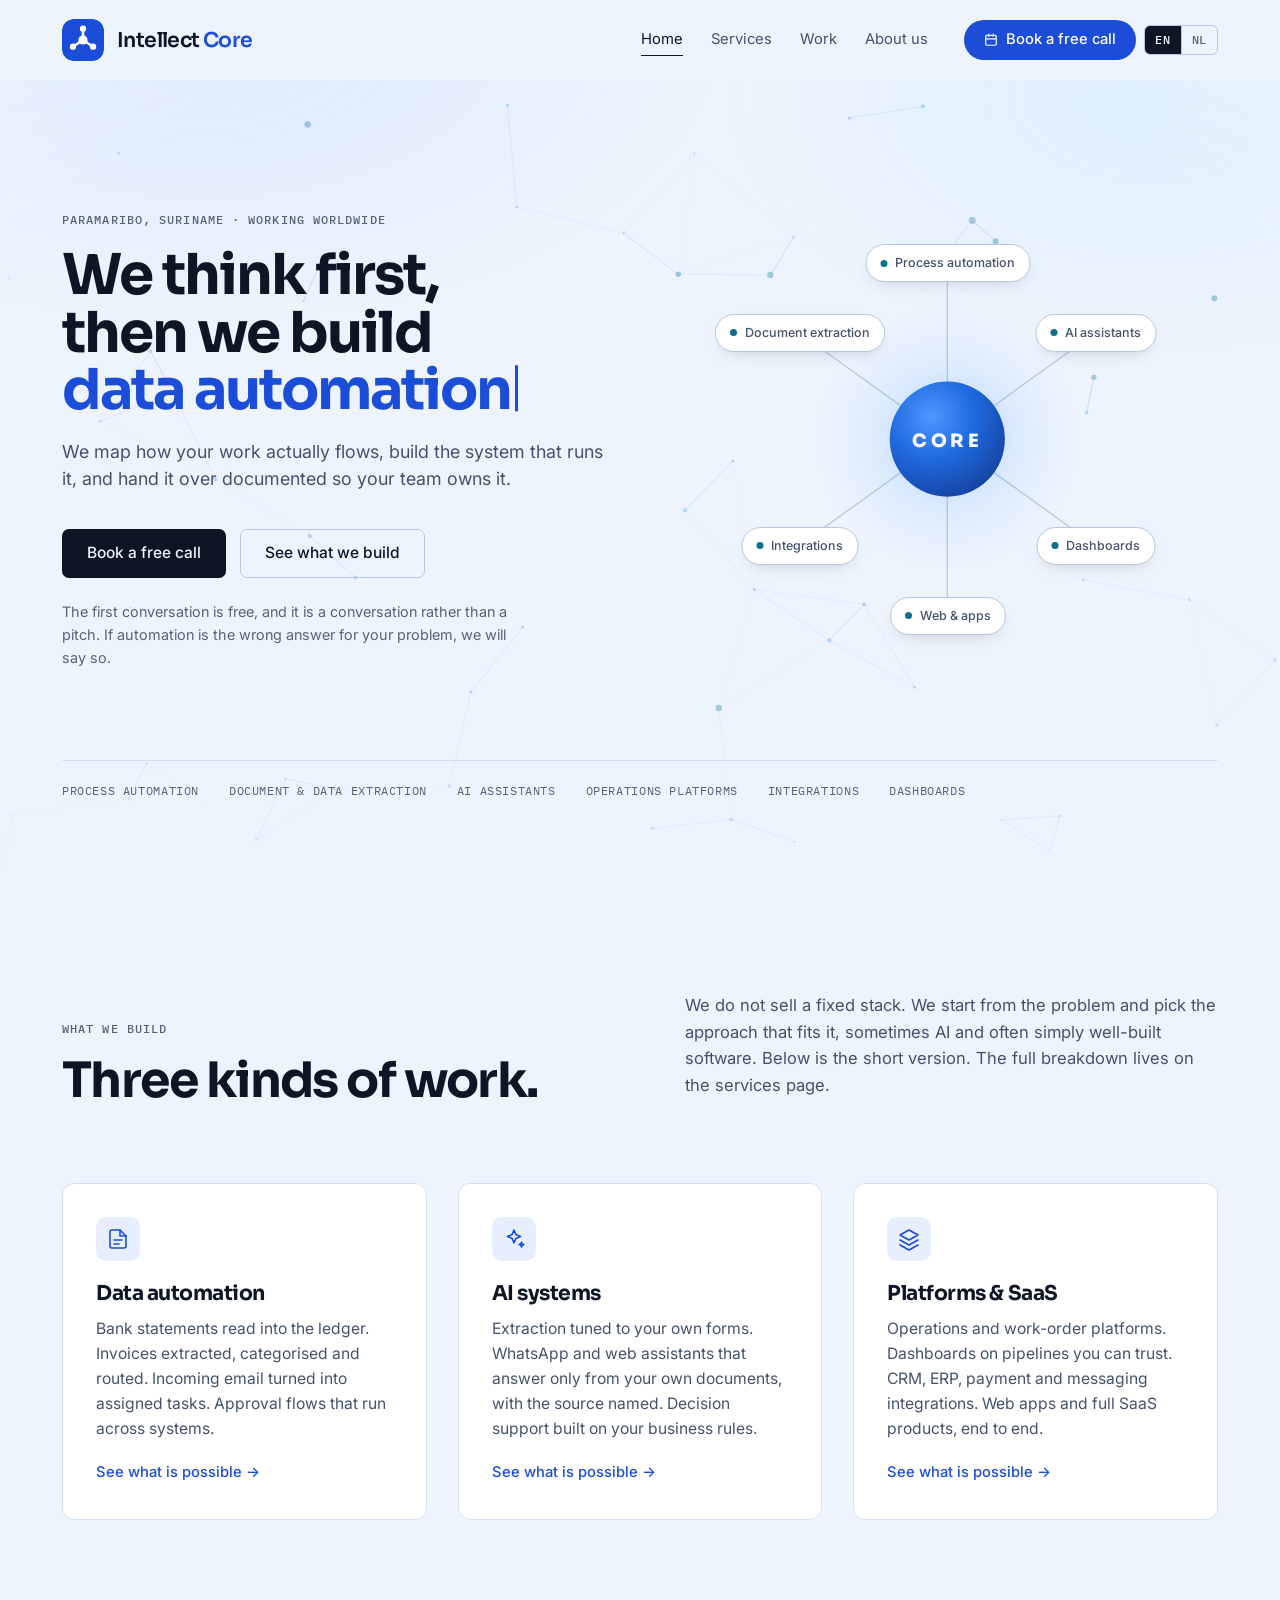
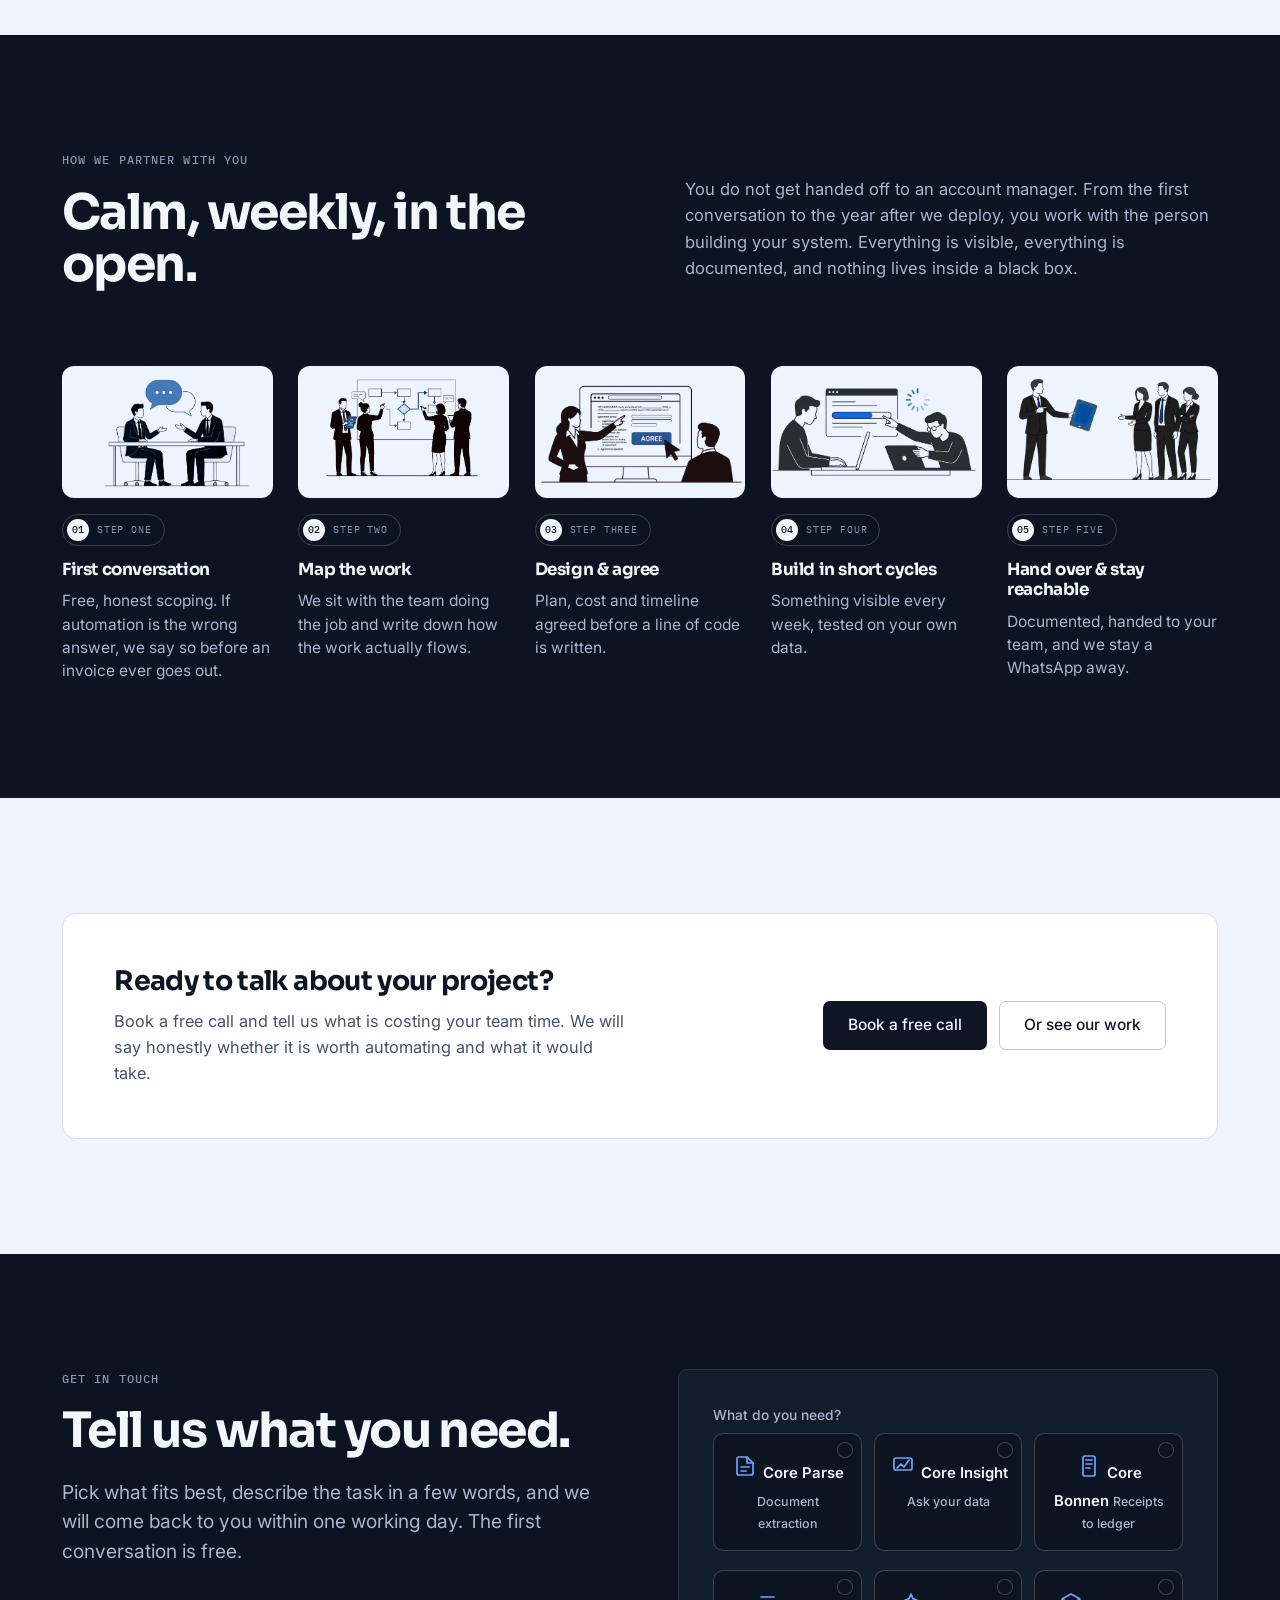
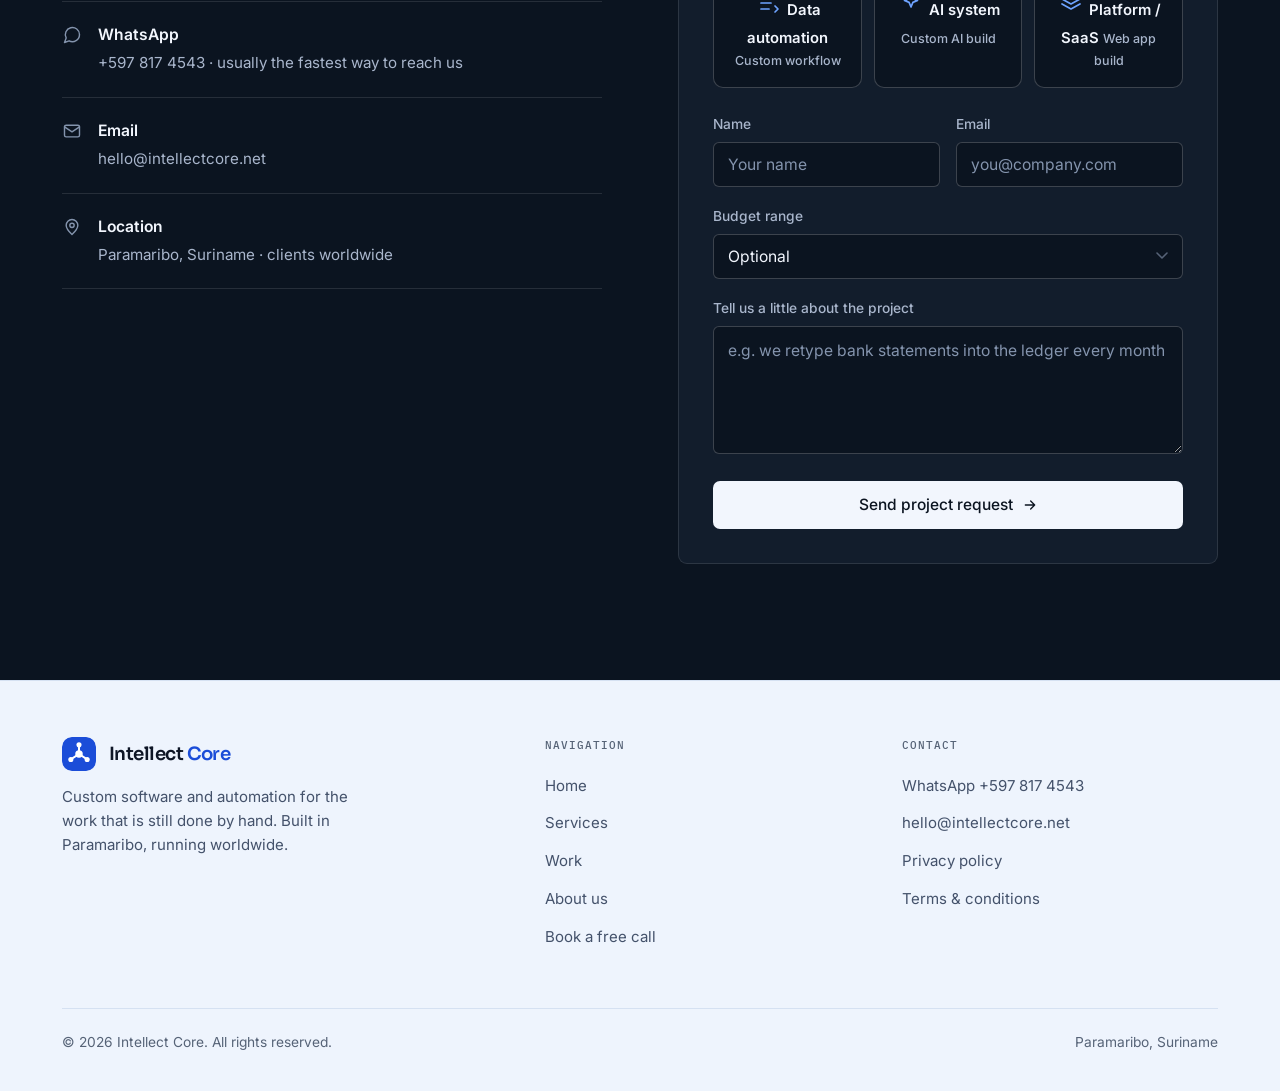
==== commit 97fc1f26: "chore(nav): drop theme-toggle button for a compacter header De sun/moon-knop stond los naast "Boek e" ====
--- a/website/main/index.html
+++ b/website/main/index.html
@@ -82,10 +82,6 @@
         <button type="button" data-lang="en" aria-pressed="true">EN</button>
         <button type="button" data-lang="nl" aria-pressed="false">NL</button>
       </div>
-      <button class="theme-toggle" id="themeToggle" type="button" aria-label="Toggle light and dark theme" title="Toggle theme">
-        <svg class="ti-sun" viewBox="0 0 24 24" fill="none" stroke="currentColor" stroke-width="1.8" stroke-linecap="round" stroke-linejoin="round" aria-hidden="true"><circle cx="12" cy="12" r="4"/><path d="M12 2v2M12 20v2M4.93 4.93l1.41 1.41M17.66 17.66l1.41 1.41M2 12h2M20 12h2M4.93 19.07l1.41-1.41M17.66 6.34l1.41-1.41"/></svg>
-        <svg class="ti-moon" viewBox="0 0 24 24" fill="none" stroke="currentColor" stroke-width="1.8" stroke-linecap="round" stroke-linejoin="round" aria-hidden="true"><path d="M21 12.79A9 9 0 1 1 11.21 3 7 7 0 0 0 21 12.79z"/></svg>
-      </button>
       <button class="nav-toggle" id="navToggle" type="button" aria-label="Menu" aria-expanded="false" aria-controls="navMenu">
         <svg aria-hidden="true" viewBox="0 0 24 24" width="19" height="19" fill="none" stroke="currentColor" stroke-width="1.8" stroke-linecap="round"><path d="M4 7h16M4 12h16M4 17h16"/></svg>
       </button>
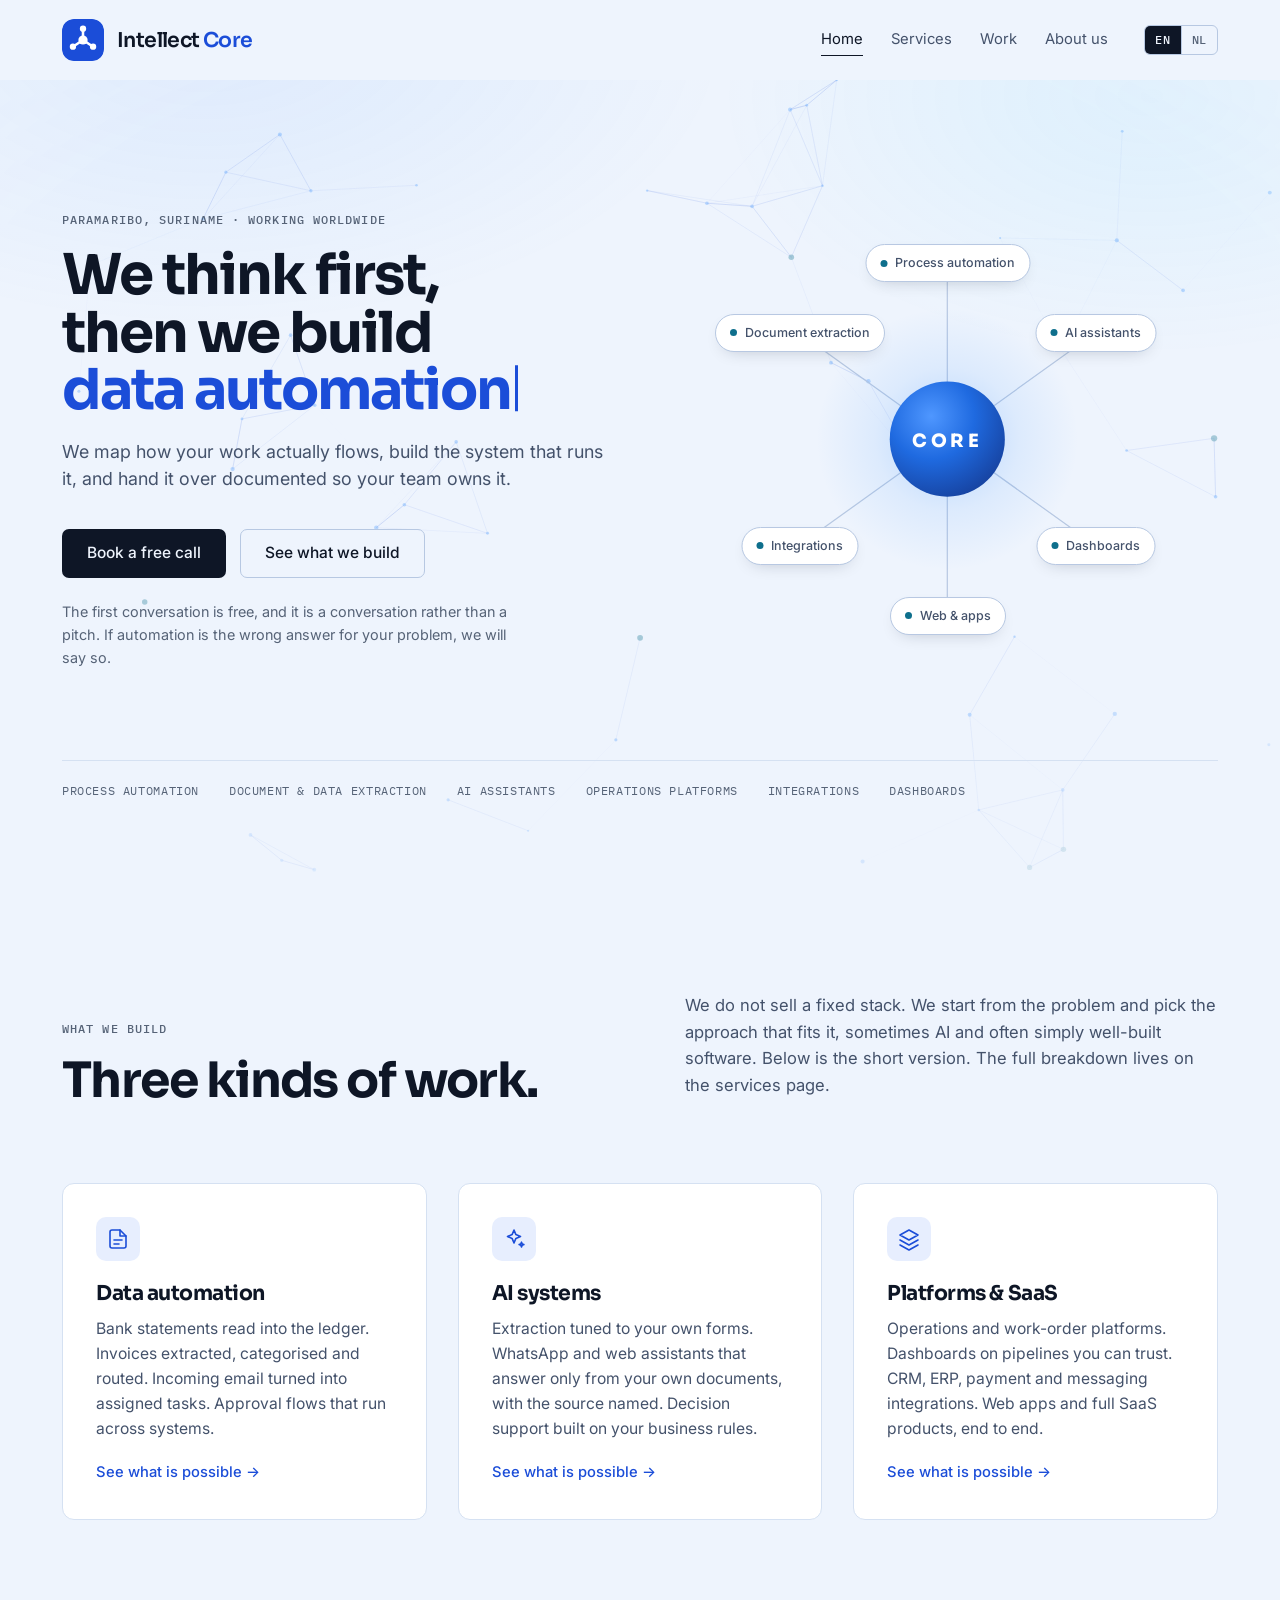
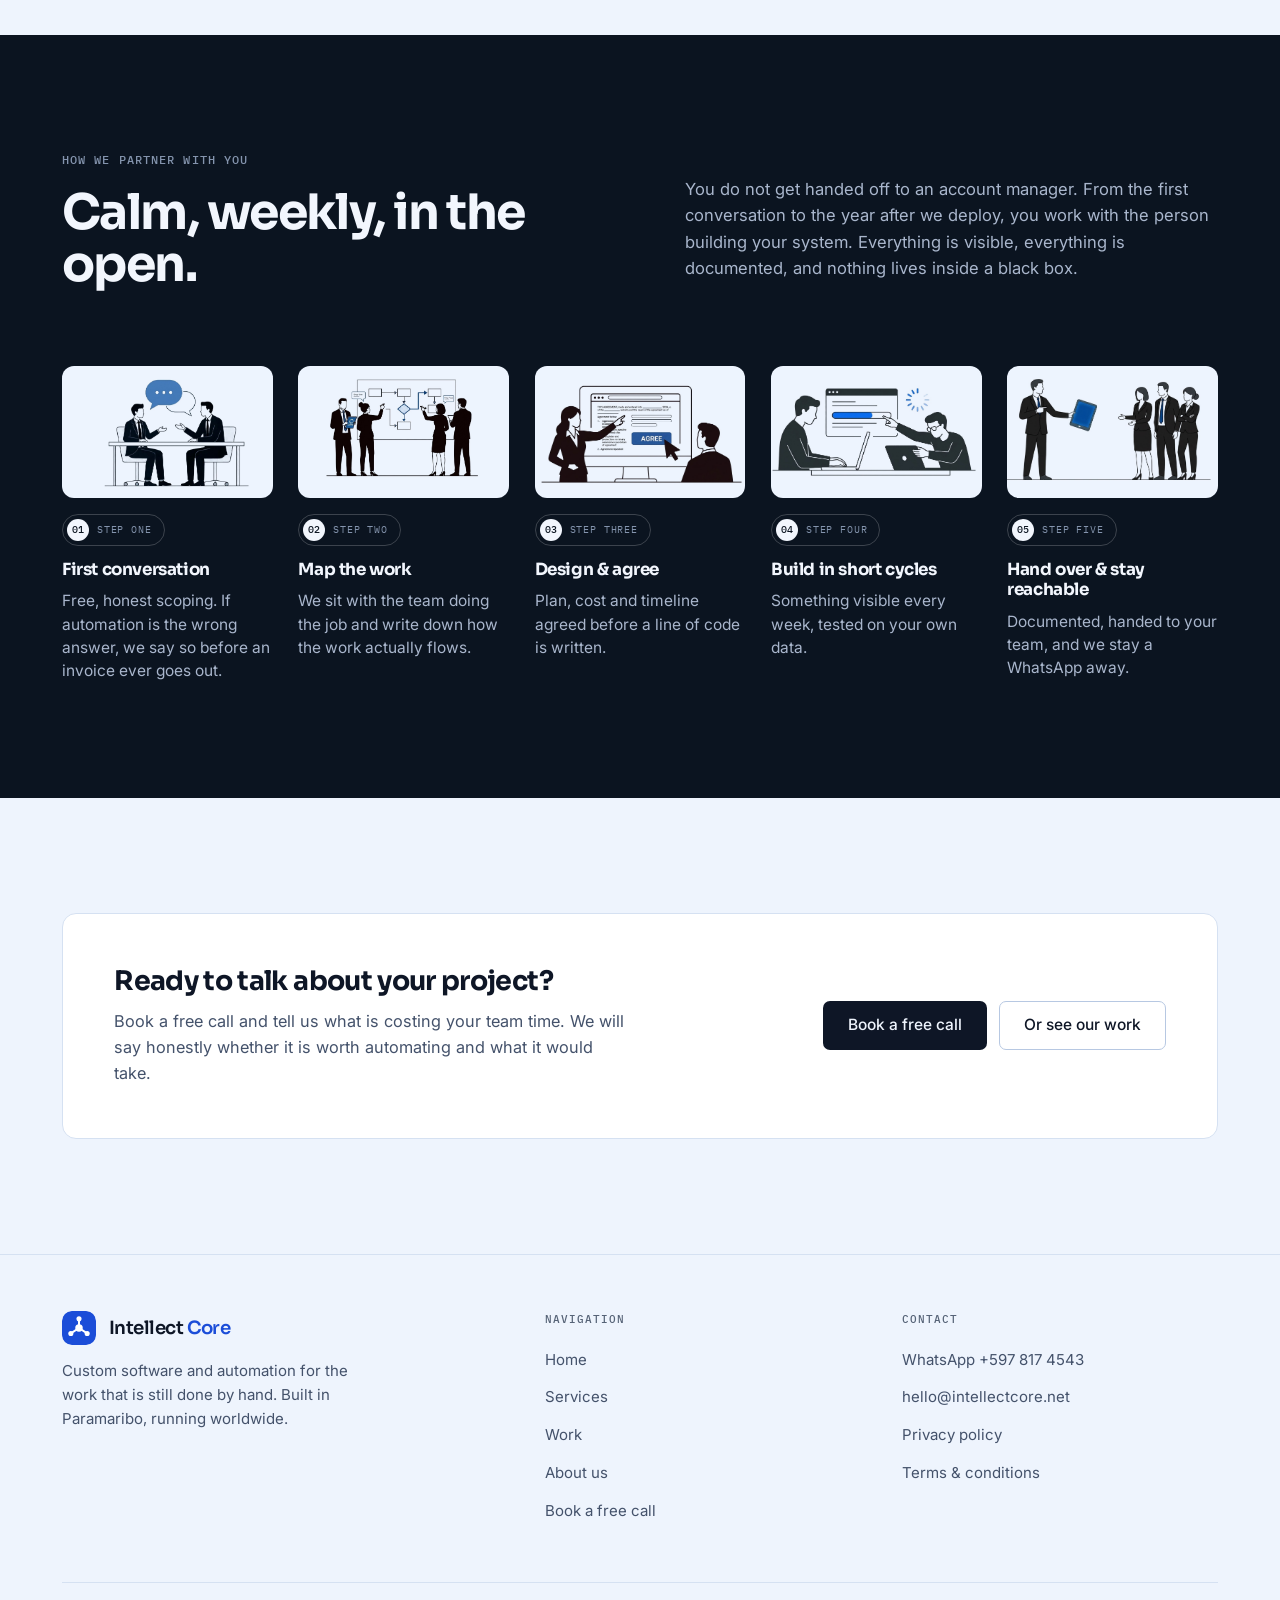
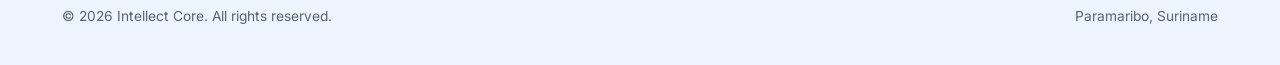
==== commit b4cc6102: "feat(website): dedicated booking page + recent-projects on services Twee dingen tegelijk op verzoek." ====
--- a/website/main/index.html
+++ b/website/main/index.html
@@ -74,10 +74,6 @@
     </nav>
 
     <div class="hdr-end">
-      <a class="btn-book" href="#contact">
-        <svg aria-hidden="true" viewBox="0 0 24 24" fill="none" stroke="currentColor" stroke-width="2" stroke-linecap="round" stroke-linejoin="round"><rect x="3" y="4" width="18" height="17" rx="2"/><path d="M8 2v4M16 2v4M3 10h18"/></svg>
-        <span data-i18n="nav.book">Book a free call</span>
-      </a>
       <div class="langseg" role="group" aria-label="Language / Taal">
         <button type="button" data-lang="en" aria-pressed="true">EN</button>
         <button type="button" data-lang="nl" aria-pressed="false">NL</button>
@@ -105,7 +101,7 @@
       </h1>
       <p class="lead" data-i18n="hero.lead">We map how your work actually flows, build the system that runs it, and hand it over documented so your team owns it.</p>
       <div class="hero-cta">
-        <a class="btn btn-primary" href="#contact" data-i18n="hero.cta1">Book a free call</a>
+        <a class="btn btn-primary" href="book-a-free-call.html" data-i18n="hero.cta1">Book a free call</a>
         <a class="btn btn-ghost" href="services.html" data-i18n="hero.cta2">See what we build</a>
       </div>
       <p class="hero-note" data-i18n="hero.note">The first conversation is free, and it is a conversation rather than a pitch. If automation is the wrong answer for your problem, we will say so.</p>
@@ -283,126 +279,8 @@
           <p data-i18n="rd.p">Book a free call and tell us what is costing your team time. We will say honestly whether it is worth automating and what it would take.</p>
         </div>
         <div class="ready-cta">
-          <a class="btn btn-primary" href="#contact" data-i18n="rd.cta1">Book a free call</a>
+          <a class="btn btn-primary" href="book-a-free-call.html" data-i18n="rd.cta1">Book a free call</a>
           <a class="btn btn-ghost" href="work.html" data-i18n="rd.cta2">Or see our work</a>
-        </div>
-      </div>
-    </div>
-  </section>
-
-  <!-- ══ CONTACT (with card picker instead of dropdown) ══ -->
-  <section class="section dark" id="contact">
-    <div class="container">
-      <div class="contact rv">
-        <div>
-          <span class="label" data-i18n="ct.label">Get in touch</span>
-          <h2 data-i18n="ct.h2">Tell us what you need.</h2>
-          <p class="lead measure" data-i18n="ct.p">Pick what fits best, describe the task in a few words, and we will come back to you within one working day. The first conversation is free.</p>
-
-          <div class="ways">
-            <a class="way" href="https://wa.me/5978174543?text=Hi%20Intellect%20Core%2C%20I%27d%20like%20to%20talk%20about%20a%20project" target="_blank" rel="noopener">
-              <span class="wi"><svg aria-hidden="true" viewBox="0 0 24 24" fill="none" stroke="currentColor" stroke-width="1.7" stroke-linecap="round" stroke-linejoin="round"><path d="M21 11.5a8.5 8.5 0 0 1-12.5 7.5L3 21l2-5.5A8.5 8.5 0 1 1 21 11.5z"/></svg></span>
-              <div><b>WhatsApp</b><span>+597 817 4543 <span data-i18n="ct.wa.s">· usually the fastest way to reach us</span></span></div>
-            </a>
-            <a class="way" href="mailto:hello@intellectcore.net">
-              <span class="wi"><svg aria-hidden="true" viewBox="0 0 24 24" fill="none" stroke="currentColor" stroke-width="1.7" stroke-linecap="round" stroke-linejoin="round"><rect x="3" y="5" width="18" height="14" rx="2"/><path d="m3 7 9 6 9-6"/></svg></span>
-              <div><b data-i18n="ct.email">Email</b><span>hello@intellectcore.net</span></div>
-            </a>
-            <div class="way">
-              <span class="wi"><svg aria-hidden="true" viewBox="0 0 24 24" fill="none" stroke="currentColor" stroke-width="1.7" stroke-linecap="round" stroke-linejoin="round"><path d="M12 21s7-6.2 7-11a7 7 0 1 0-14 0c0 4.8 7 11 7 11z"/><circle cx="12" cy="10" r="2.6"/></svg></span>
-              <div><b data-i18n="ct.loc">Location</b><span data-i18n="ct.loc.s">Paramaribo, Suriname · clients worldwide</span></div>
-            </div>
-          </div>
-        </div>
-
-        <div class="form-card" id="formCard">
-          <form id="leadForm" action="https://api.web3forms.com/submit" method="POST" novalidate>
-            <input type="hidden" name="access_key" id="w3fKey" value="">
-            <input type="hidden" name="subject" value="New message via intellectcore.net">
-            <input type="hidden" name="from_name" value="intellectcore.net">
-            <input type="checkbox" name="botcheck" tabindex="-1" autocomplete="off" style="display:none" aria-hidden="true">
-
-            <div class="fg">
-              <label data-i18n="f.interest">What do you need?</label>
-              <div class="pick-grid" role="radiogroup" aria-labelledby="cInterestLabel">
-                <label class="pick-card">
-                  <input type="radio" name="interest" value="Core Parse" required>
-                  <span class="pick-check" aria-hidden="true"><svg viewBox="0 0 24 24" fill="none" stroke="currentColor" stroke-width="3" stroke-linecap="round" stroke-linejoin="round"><path d="M20 6 9 17l-5-5"/></svg></span>
-                  <span class="pick-ico"><svg viewBox="0 0 24 24" fill="none" stroke="currentColor" stroke-width="1.7" stroke-linecap="round" stroke-linejoin="round"><path d="M14 3H6a2 2 0 0 0-2 2v14a2 2 0 0 0 2 2h12a2 2 0 0 0 2-2V9z"/><path d="M14 3v6h6"/><path d="M8 13h8M8 17h5"/></svg></span>
-                  <span class="pick-name" data-i18n="pk.parse.n">Core Parse</span>
-                  <span class="pick-desc" data-i18n="pk.parse.d">Document extraction</span>
-                </label>
-                <label class="pick-card">
-                  <input type="radio" name="interest" value="Core Insight" required>
-                  <span class="pick-check" aria-hidden="true"><svg viewBox="0 0 24 24" fill="none" stroke="currentColor" stroke-width="3" stroke-linecap="round" stroke-linejoin="round"><path d="M20 6 9 17l-5-5"/></svg></span>
-                  <span class="pick-ico"><svg viewBox="0 0 24 24" fill="none" stroke="currentColor" stroke-width="1.7" stroke-linecap="round" stroke-linejoin="round"><rect x="3" y="4" width="18" height="12" rx="2"/><path d="M6 14 10 10l3 3 5-7"/></svg></span>
-                  <span class="pick-name" data-i18n="pk.insight.n">Core Insight</span>
-                  <span class="pick-desc" data-i18n="pk.insight.d">Ask your data</span>
-                </label>
-                <label class="pick-card">
-                  <input type="radio" name="interest" value="Core Bonnen" required>
-                  <span class="pick-check" aria-hidden="true"><svg viewBox="0 0 24 24" fill="none" stroke="currentColor" stroke-width="3" stroke-linecap="round" stroke-linejoin="round"><path d="M20 6 9 17l-5-5"/></svg></span>
-                  <span class="pick-ico"><svg viewBox="0 0 24 24" fill="none" stroke="currentColor" stroke-width="1.7" stroke-linecap="round" stroke-linejoin="round"><rect x="6" y="2" width="12" height="20" rx="2"/><path d="M9 6h6M9 10h6M9 14h4"/></svg></span>
-                  <span class="pick-name" data-i18n="pk.bonnen.n">Core Bonnen</span>
-                  <span class="pick-desc" data-i18n="pk.bonnen.d">Receipts to ledger</span>
-                </label>
-                <label class="pick-card">
-                  <input type="radio" name="interest" value="Data automation" required>
-                  <span class="pick-check" aria-hidden="true"><svg viewBox="0 0 24 24" fill="none" stroke="currentColor" stroke-width="3" stroke-linecap="round" stroke-linejoin="round"><path d="M20 6 9 17l-5-5"/></svg></span>
-                  <span class="pick-ico"><svg viewBox="0 0 24 24" fill="none" stroke="currentColor" stroke-width="1.7" stroke-linecap="round" stroke-linejoin="round"><path d="M4 6h13M4 12h10M4 18h8"/><path d="m18 15 3 3-3 3"/></svg></span>
-                  <span class="pick-name" data-i18n="pk.auto.n">Data automation</span>
-                  <span class="pick-desc" data-i18n="pk.auto.d">Custom workflow</span>
-                </label>
-                <label class="pick-card">
-                  <input type="radio" name="interest" value="AI system" required>
-                  <span class="pick-check" aria-hidden="true"><svg viewBox="0 0 24 24" fill="none" stroke="currentColor" stroke-width="3" stroke-linecap="round" stroke-linejoin="round"><path d="M20 6 9 17l-5-5"/></svg></span>
-                  <span class="pick-ico"><svg viewBox="0 0 24 24" fill="none" stroke="currentColor" stroke-width="1.7" stroke-linecap="round" stroke-linejoin="round"><path d="M12 3l1.9 4.6L18.5 9.5l-4.6 1.9L12 16l-1.9-4.6L5.5 9.5l4.6-1.9z"/></svg></span>
-                  <span class="pick-name" data-i18n="pk.ai.n">AI system</span>
-                  <span class="pick-desc" data-i18n="pk.ai.d">Custom AI build</span>
-                </label>
-                <label class="pick-card">
-                  <input type="radio" name="interest" value="Platform / SaaS" required>
-                  <span class="pick-check" aria-hidden="true"><svg viewBox="0 0 24 24" fill="none" stroke="currentColor" stroke-width="3" stroke-linecap="round" stroke-linejoin="round"><path d="M20 6 9 17l-5-5"/></svg></span>
-                  <span class="pick-ico"><svg viewBox="0 0 24 24" fill="none" stroke="currentColor" stroke-width="1.7" stroke-linecap="round" stroke-linejoin="round"><path d="M12 3 3 8l9 5 9-5-9-5z"/><path d="M3 13l9 5 9-5"/></svg></span>
-                  <span class="pick-name" data-i18n="pk.plat.n">Platform / SaaS</span>
-                  <span class="pick-desc" data-i18n="pk.plat.d">Web app build</span>
-                </label>
-              </div>
-            </div>
-
-            <div class="fg fg-row">
-              <div class="fg-col">
-                <label for="cName" data-i18n="f.name">Name</label>
-                <input id="cName" name="name" type="text" required autocomplete="name" placeholder="Your name" data-i18n-ph="ph.name">
-              </div>
-              <div class="fg-col">
-                <label for="cEmail" data-i18n="f.email">Email</label>
-                <input id="cEmail" name="email" type="email" required autocomplete="email" placeholder="you@company.com">
-              </div>
-            </div>
-            <div class="fg">
-              <label for="cBudget" data-i18n="f.budget">Budget range</label>
-              <select id="cBudget" name="budget">
-                <option value="" data-i18n="f.budget.0">Optional</option>
-                <option value="Under USD 1K" data-i18n="f.budget.1">Under $1,000</option>
-                <option value="USD 1K-3K" data-i18n="f.budget.2">$1,000 - $3,000</option>
-                <option value="USD 3K-7K" data-i18n="f.budget.3">$3,000 - $7,000</option>
-                <option value="USD 7K-15K" data-i18n="f.budget.4">$7,000 - $15,000</option>
-                <option value="USD 15K+" data-i18n="f.budget.5">$15,000 +</option>
-                <option value="Not sure yet" data-i18n="f.budget.x">Not sure yet</option>
-              </select>
-            </div>
-            <div class="fg">
-              <label for="cMsg" data-i18n="f.msg">Tell us a little about the project</label>
-              <textarea id="cMsg" name="message" required placeholder="e.g. we retype bank statements into the ledger every month" data-i18n-ph="ph.msg"></textarea>
-            </div>
-            <button class="btn btn-primary" id="sbtn" type="submit" style="width:100%;justify-content:center">
-              <span data-i18n="f.submit">Send project request</span>
-              <svg aria-hidden="true" viewBox="0 0 24 24" fill="none" stroke="currentColor" stroke-width="2" stroke-linecap="round" stroke-linejoin="round"><path d="M5 12h14M13 6l6 6-6 6"/></svg>
-            </button>
-            <div class="form-msg" id="formOk" data-i18n="f.ok">Sent. We will come back to you within one working day.</div>
-            <div class="form-msg" id="formErr" data-i18n="f.err">That did not go through. Please message us on WhatsApp or email hello@intellectcore.net.</div>
-          </form>
         </div>
       </div>
     </div>
@@ -433,7 +311,7 @@
           <li><a href="services.html" data-i18n="nav.services">Services</a></li>
           <li><a href="work.html" data-i18n="nav.work">Work</a></li>
           <li><a href="about.html" data-i18n="nav.about">About us</a></li>
-          <li><a href="#contact" data-i18n="nav.book">Book a free call</a></li>
+          <li><a href="book-a-free-call.html" data-i18n="nav.book">Book a free call</a></li>
         </ul>
       </div>
       <div>
--- a/website/main/assets/site.css
+++ b/website/main/assets/site.css
@@ -624,6 +624,37 @@
   .svc-side ul{flex-direction:row;flex-wrap:wrap;gap:6px}
 }
 @media(max-width:560px){.svc-subs{grid-template-columns:1fr}}
+
+/* ── services page: recent-projects strip under each panel ───────── */
+.svc-projects{
+  margin-top:20px;padding-top:20px;border-top:1px dashed var(--rule);
+}
+.svc-projects .p-eyebrow{
+  font-family:var(--mono);font-size:.66rem;font-weight:500;letter-spacing:.09em;
+  text-transform:uppercase;color:var(--ink-3);margin-bottom:14px;display:block;
+}
+.svc-projects .prj-list{
+  display:grid;grid-template-columns:repeat(3,minmax(0,1fr));
+  gap:12px;
+}
+.prj{
+  background:var(--paper);border:1px solid var(--rule);border-radius:9px;
+  padding:14px 14px 12px;display:flex;flex-direction:column;
+}
+.prj-ill{
+  width:100%;height:72px;border-radius:6px;background:var(--paper-3);
+  display:flex;align-items:center;justify-content:center;
+  color:var(--accent);margin-bottom:12px;flex:none;
+}
+.prj-ill svg{width:100%;height:100%;padding:8px}
+.prj-sector{
+  font-family:var(--mono);font-size:.6rem;font-weight:500;letter-spacing:.08em;
+  text-transform:uppercase;color:var(--ink-3);margin-bottom:4px;
+}
+.prj-name{font-size:.94rem;font-weight:600;color:var(--ink);line-height:1.3;margin-bottom:4px}
+.prj-desc{font-size:.82rem;color:var(--ink-2);line-height:1.45;margin:0}
+@media(max-width:720px){.svc-projects .prj-list{grid-template-columns:1fr}}
+@media(max-width:900px) and (min-width:721px){.svc-projects .prj-list{grid-template-columns:1fr 1fr}}
 
 /* ── products ───────────────────────────────────────────────────── */
 .prod-grid{
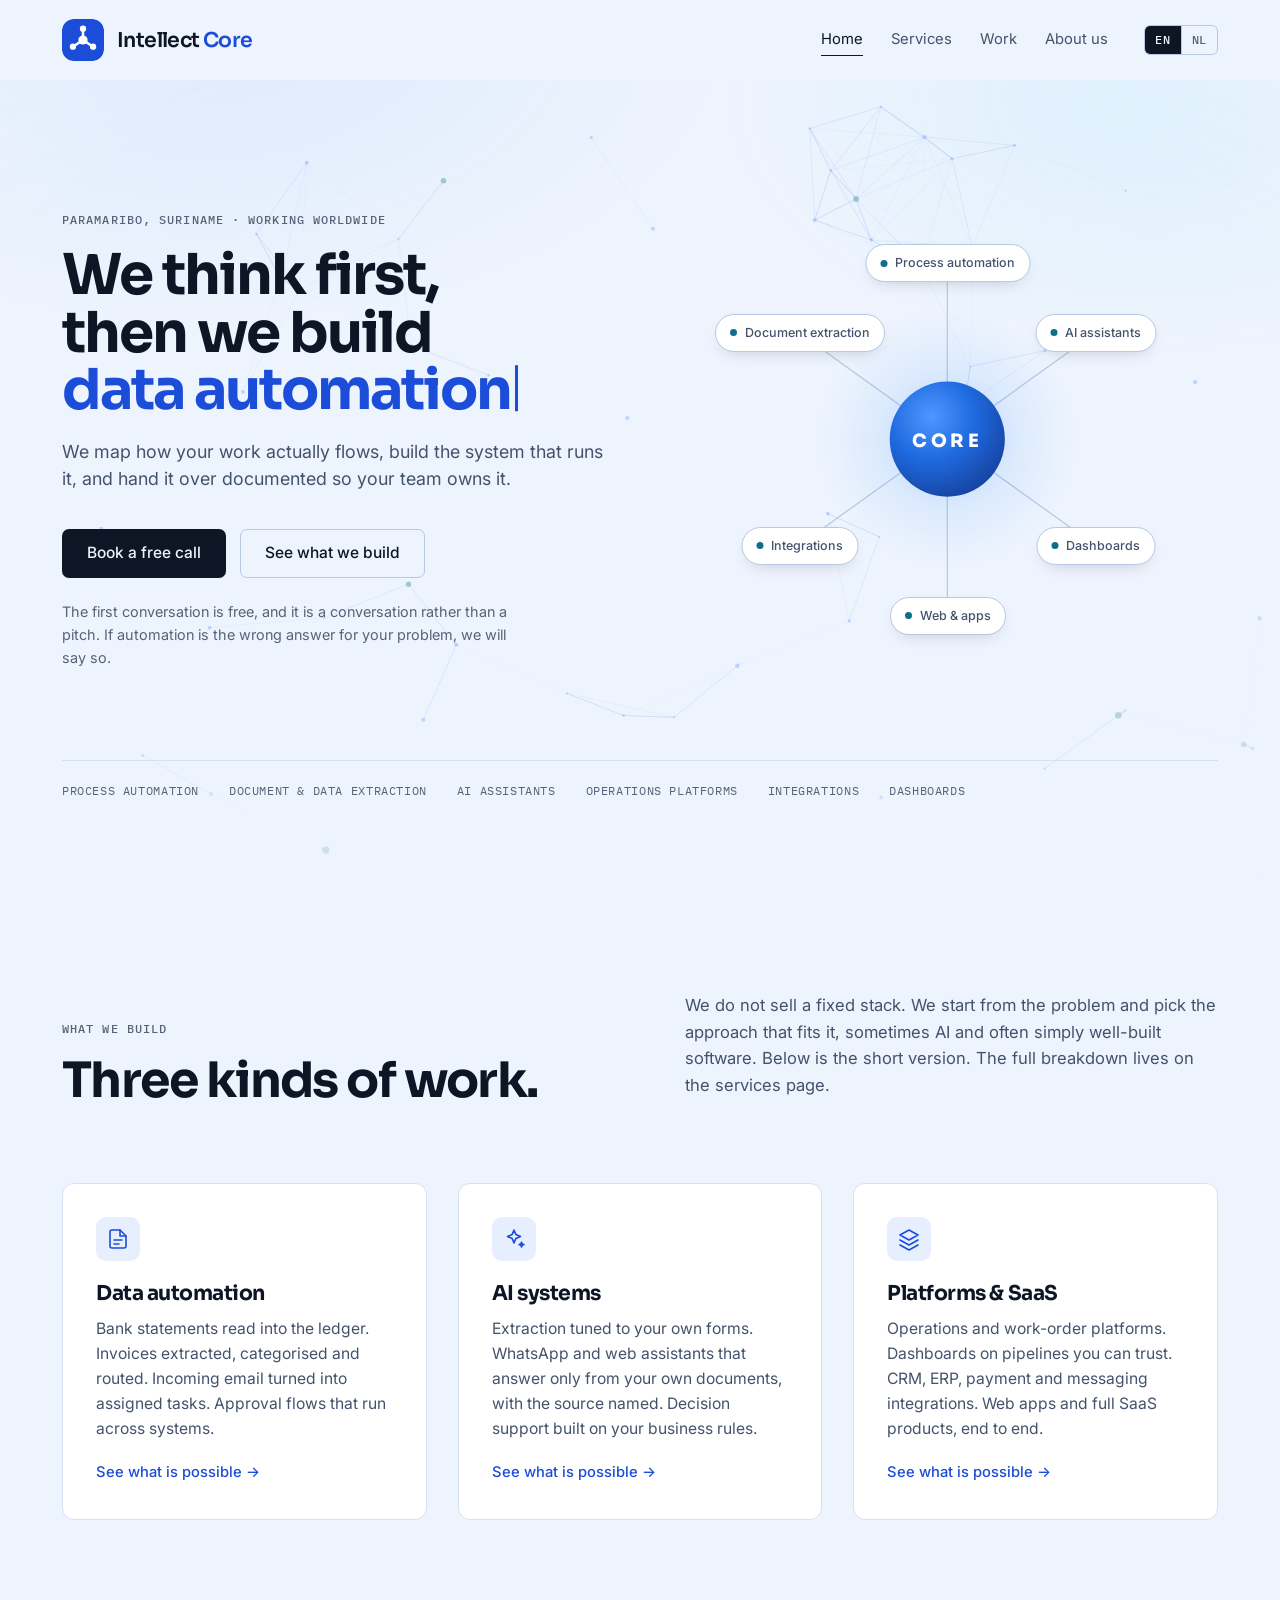
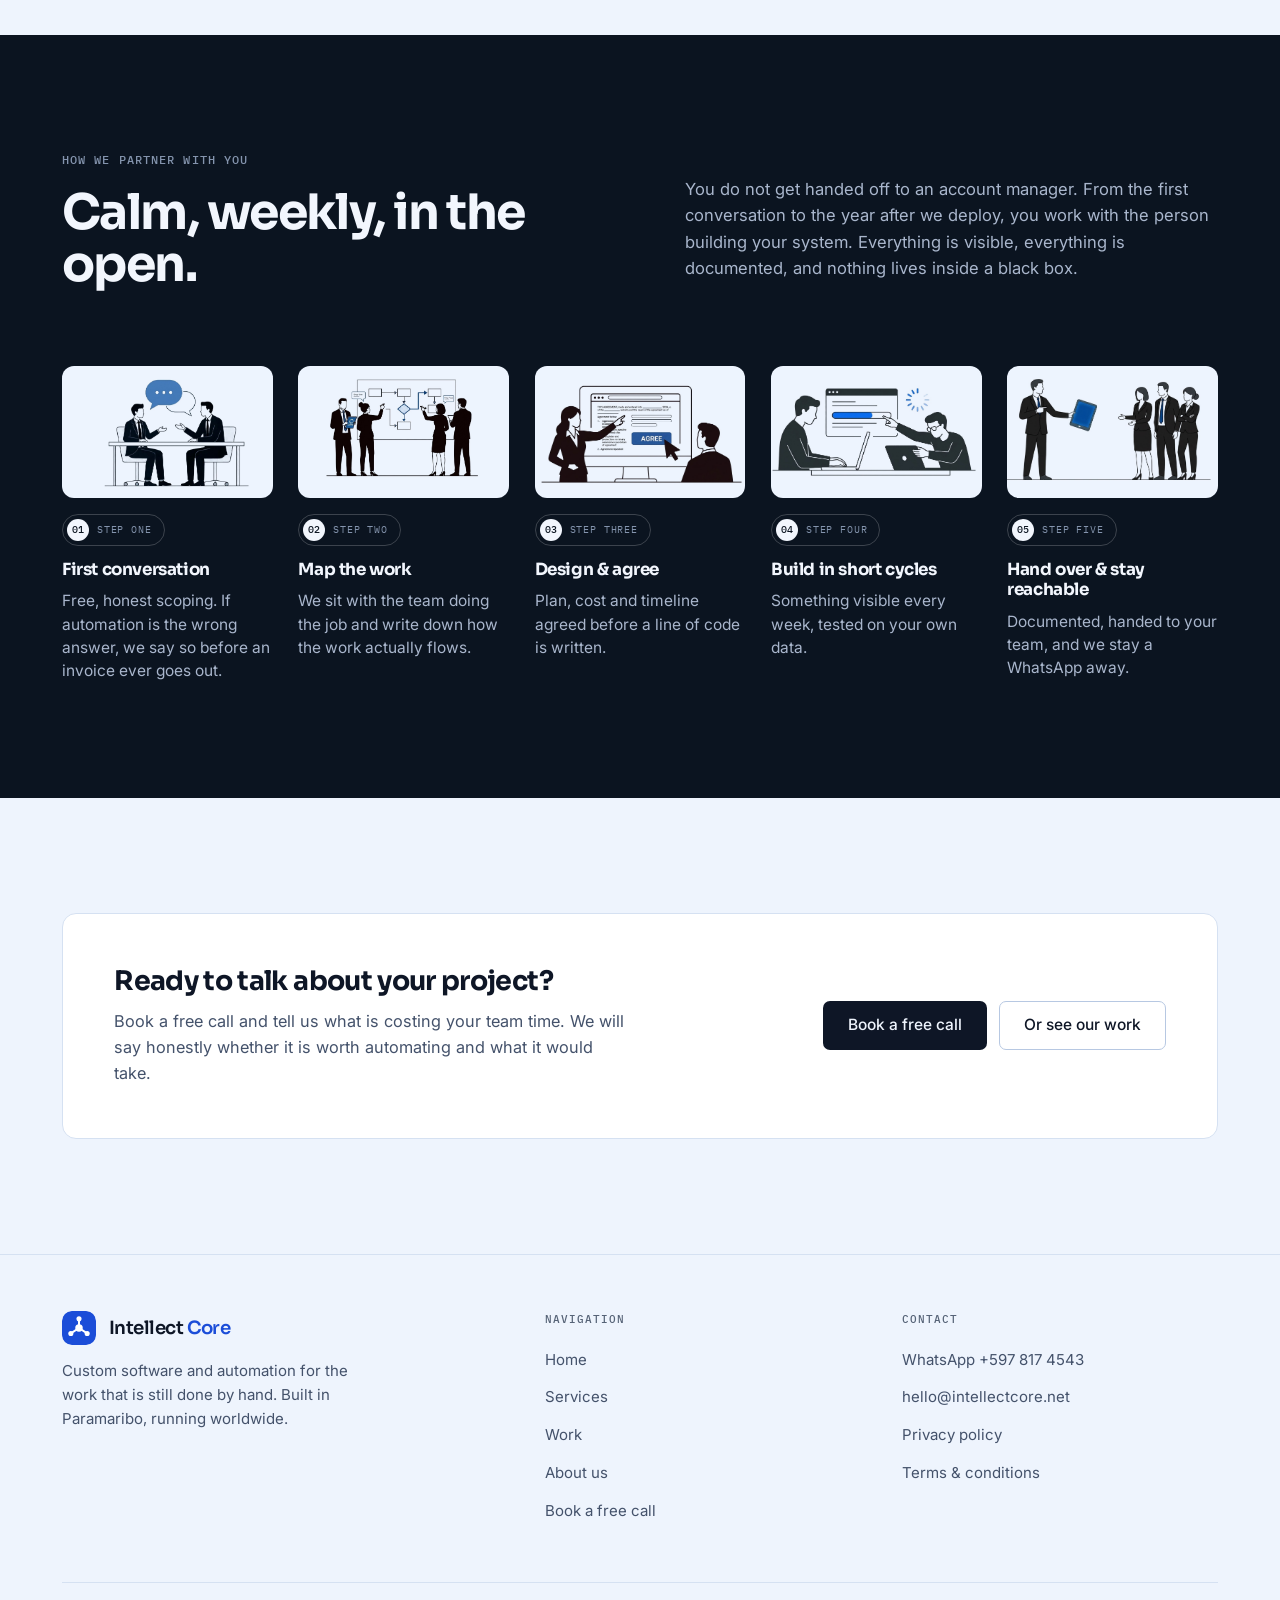
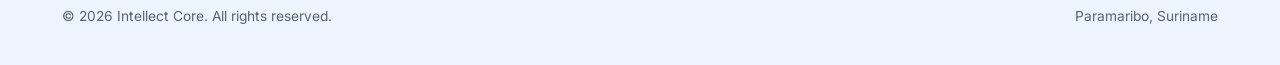
==== commit 20ec5164: "fix(theme): force light mode across the site Sinds de theme-toggle-knop weg was, kon een bezoeker ni" ====
--- a/website/main/index.html
+++ b/website/main/index.html
@@ -22,12 +22,11 @@
 <meta name="twitter:image" content="https://intellectcore.net/og.png" />
 <link rel="icon" type="image/svg+xml" href="favicon.svg" />
 <script>
-/* Set the theme before the first paint to avoid a flash. */
-(function(){try{
-  var s=localStorage.getItem("ic-theme");
-  var d=s?s==="dark":(window.matchMedia&&matchMedia("(prefers-color-scheme: dark)").matches);
-  if(d)document.documentElement.setAttribute("data-theme","dark");
-}catch(e){}})();
+/* Force light mode. The theme toggle was removed, so this site does not
+   flip to dark based on OS preference anymore. Clears any old preference. */
+(function(){try{localStorage.removeItem("ic-theme")}catch(e){}
+  document.documentElement.setAttribute("data-theme","light");
+})();
 </script>
 <link rel="preconnect" href="https://fonts.googleapis.com" />
 <link rel="preconnect" href="https://fonts.gstatic.com" crossorigin />
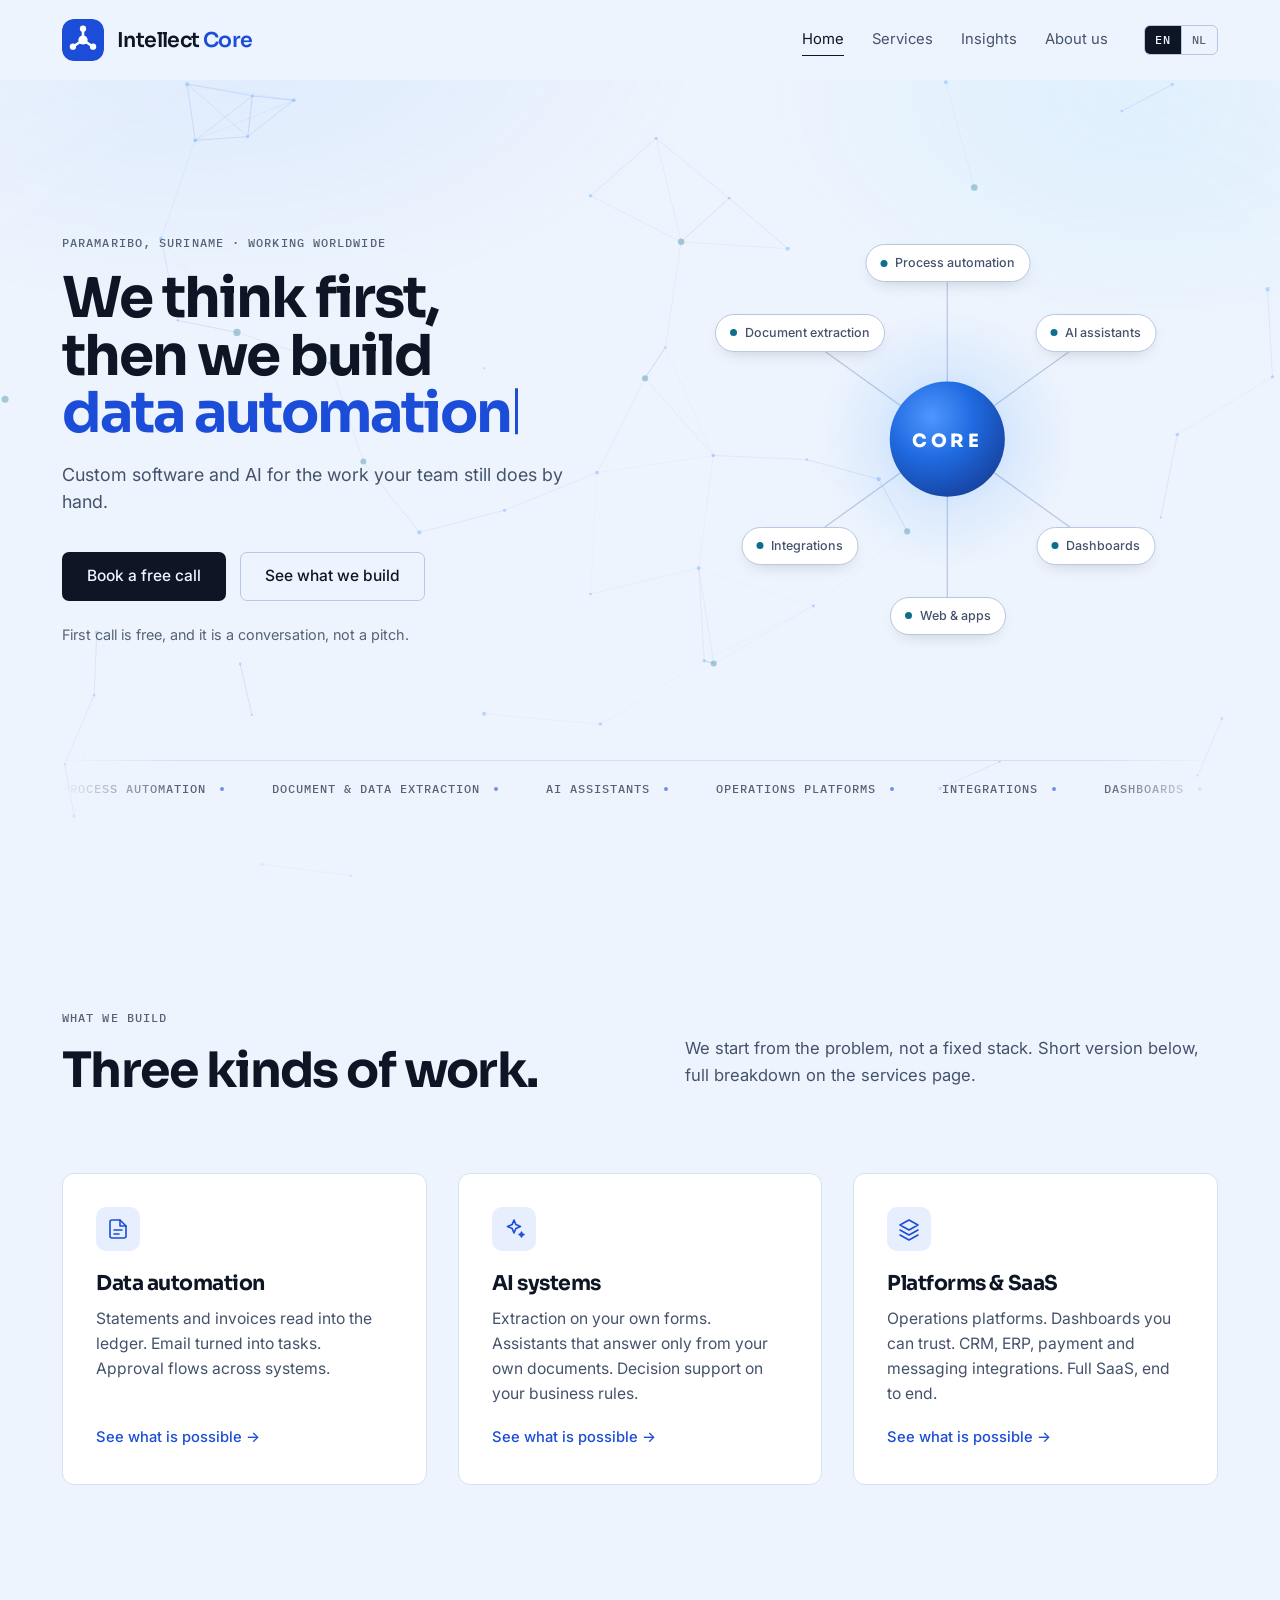
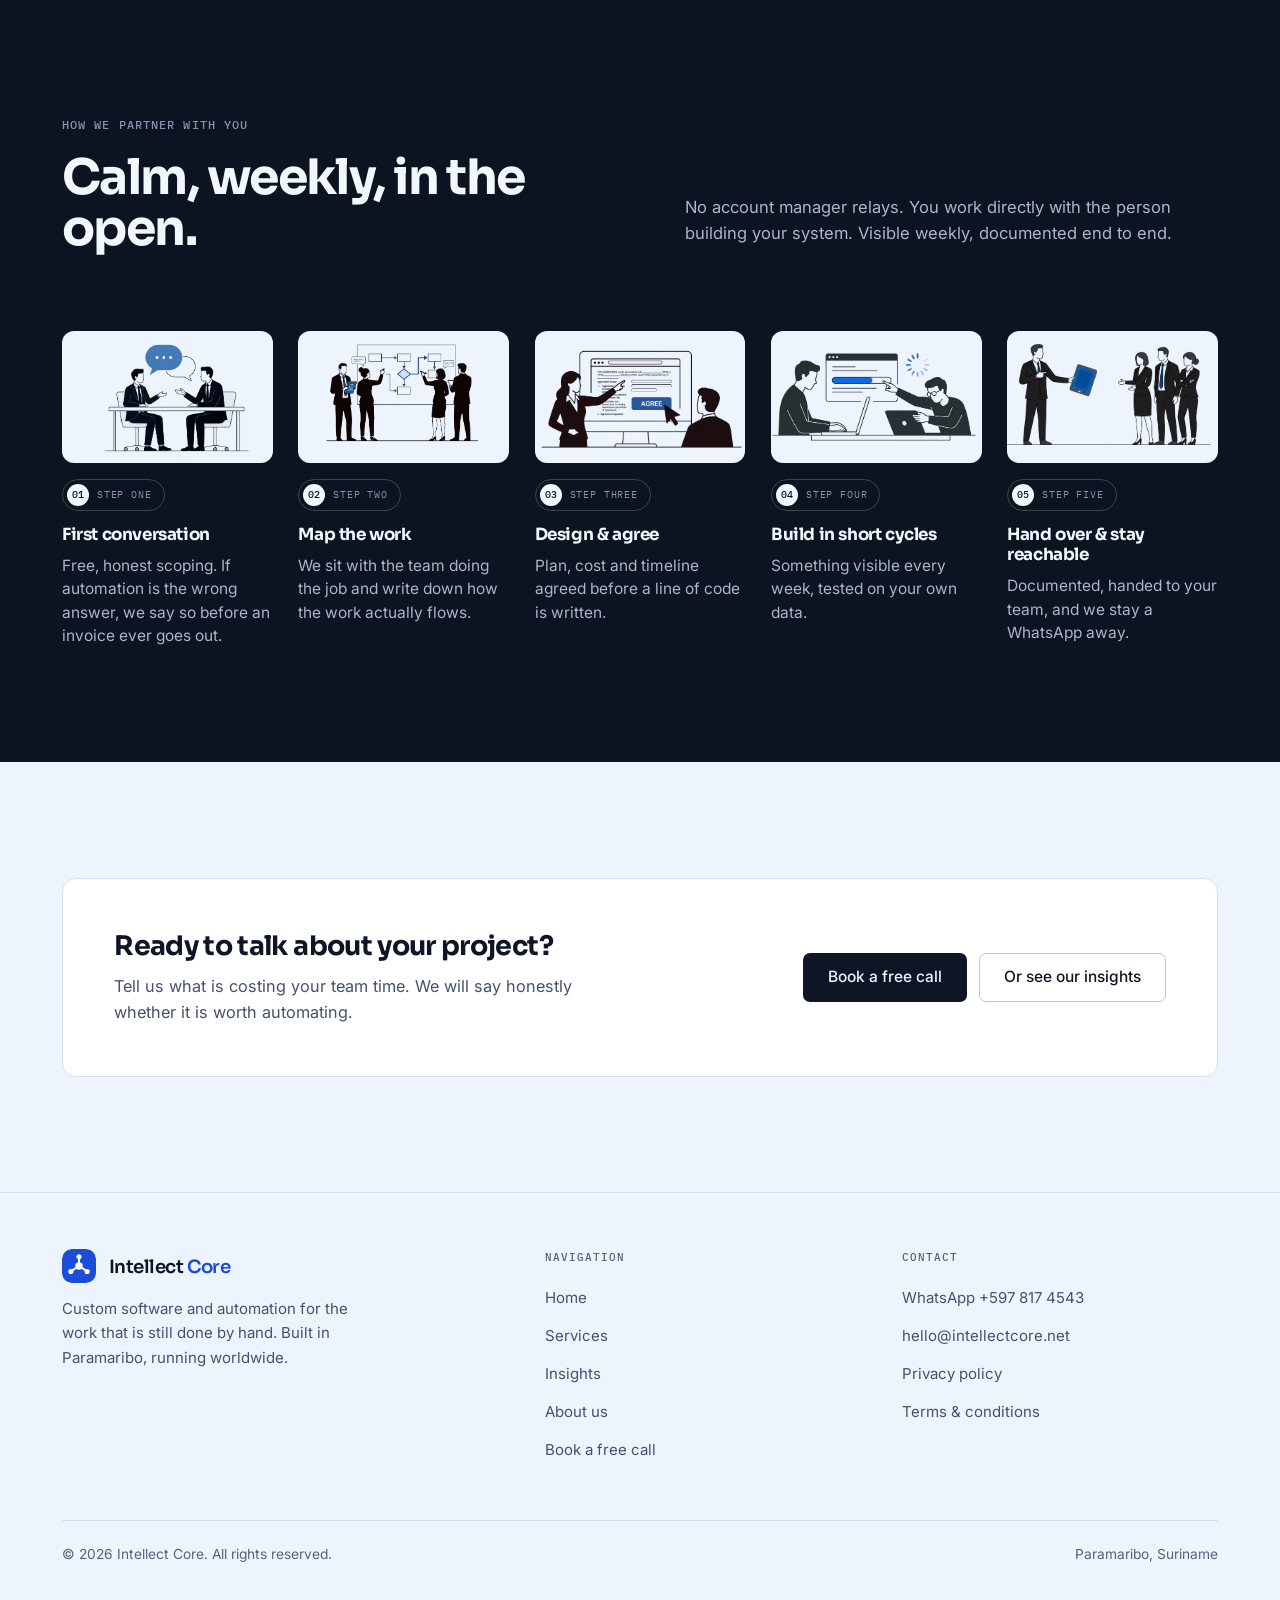
==== commit 72cbb2f7: "feat(website): insights blog + marquee + less text + mobile menu label Zes dingen uit de laatste fee" ====
--- a/website/main/index.html
+++ b/website/main/index.html
@@ -68,7 +68,7 @@
     <nav class="nav" id="navMenu" aria-label="Main">
       <a href="/" class="current" data-i18n="nav.home">Home</a>
       <a href="services.html" data-i18n="nav.services">Services</a>
-      <a href="work.html" data-i18n="nav.work">Work</a>
+      <a href="insights.html" data-i18n="nav.insights">Insights</a>
       <a href="about.html" data-i18n="nav.about">About us</a>
     </nav>
 
@@ -78,7 +78,8 @@
         <button type="button" data-lang="nl" aria-pressed="false">NL</button>
       </div>
       <button class="nav-toggle" id="navToggle" type="button" aria-label="Menu" aria-expanded="false" aria-controls="navMenu">
-        <svg aria-hidden="true" viewBox="0 0 24 24" width="19" height="19" fill="none" stroke="currentColor" stroke-width="1.8" stroke-linecap="round"><path d="M4 7h16M4 12h16M4 17h16"/></svg>
+        <svg aria-hidden="true" viewBox="0 0 24 24" width="18" height="18" fill="none" stroke="currentColor" stroke-width="1.8" stroke-linecap="round"><path d="M4 7h16M4 12h16M4 17h16"/></svg>
+        <span class="nt-label" data-i18n="nav.menu">Menu</span>
       </button>
     </div>
   </div>
@@ -98,12 +99,12 @@
         <span data-i18n="hero.h1b">then we build</span><br>
         <span class="rot"><span class="rot-w" id="rotWord">data automation</span><span class="rot-c" aria-hidden="true"></span></span>
       </h1>
-      <p class="lead" data-i18n="hero.lead">We map how your work actually flows, build the system that runs it, and hand it over documented so your team owns it.</p>
+      <p class="lead" data-i18n="hero.lead">Custom software and AI for the work your team still does by hand.</p>
       <div class="hero-cta">
         <a class="btn btn-primary" href="book-a-free-call.html" data-i18n="hero.cta1">Book a free call</a>
         <a class="btn btn-ghost" href="services.html" data-i18n="hero.cta2">See what we build</a>
       </div>
-      <p class="hero-note" data-i18n="hero.note">The first conversation is free, and it is a conversation rather than a pitch. If automation is the wrong answer for your problem, we will say so.</p>
+      <p class="hero-note" data-i18n="hero.note">First call is free, and it is a conversation, not a pitch.</p>
       </div>
       <div class="hero-art" id="heroArt">
       <div class="core-stage" role="img" aria-label="One core, with capabilities radiating outward from it">
@@ -155,7 +156,7 @@
       </div>
      </div>
 
-      <div class="index-strip">
+      <div class="index-strip" aria-label="What we build">
         <ul>
           <li data-i18n="ix.1">Process automation</li>
           <li data-i18n="ix.2">Document &amp; data extraction</li>
@@ -163,6 +164,12 @@
           <li data-i18n="ix.4">Operations platforms</li>
           <li data-i18n="ix.5">Integrations</li>
           <li data-i18n="ix.6">Dashboards</li>
+          <li data-i18n="ix.1" aria-hidden="true">Process automation</li>
+          <li data-i18n="ix.2" aria-hidden="true">Document &amp; data extraction</li>
+          <li data-i18n="ix.3" aria-hidden="true">AI assistants</li>
+          <li data-i18n="ix.4" aria-hidden="true">Operations platforms</li>
+          <li data-i18n="ix.5" aria-hidden="true">Integrations</li>
+          <li data-i18n="ix.6" aria-hidden="true">Dashboards</li>
         </ul>
       </div>
     </div>
@@ -176,7 +183,7 @@
           <span class="label" data-i18n="ov.label">What we build</span>
           <h2 data-i18n="ov.h2">Three kinds of work.</h2>
         </div>
-        <p class="deck" data-i18n="ov.deck">We do not sell a fixed stack. We start from the problem and pick the approach that fits it, sometimes AI and often simply well-built software. Below is the short version. The full breakdown lives on the services page.</p>
+        <p class="deck" data-i18n="ov.deck">We start from the problem, not a fixed stack. Short version below, full breakdown on the services page.</p>
       </div>
 
       <div class="ov-grid rv">
@@ -189,7 +196,7 @@
             </svg>
           </div>
           <h3 data-i18n="ov1.h3">Data automation</h3>
-          <p data-i18n="ov1.p">Bank statements read into the ledger. Invoices extracted, categorised and routed. Incoming email turned into assigned tasks. Approval flows that run across systems.</p>
+          <p data-i18n="ov1.p">Statements and invoices read into the ledger. Email turned into tasks. Approval flows across systems.</p>
           <span class="ov-more" data-i18n="ov.more">See what is possible →</span>
         </a>
         <a class="ov-card" href="services.html#ai">
@@ -200,7 +207,7 @@
             </svg>
           </div>
           <h3 data-i18n="ov2.h3">AI systems</h3>
-          <p data-i18n="ov2.p">Extraction tuned to your own forms. WhatsApp and web assistants that answer only from your own documents, with the source named. Decision support built on your business rules.</p>
+          <p data-i18n="ov2.p">Extraction on your own forms. Assistants that answer only from your own documents. Decision support on your business rules.</p>
           <span class="ov-more" data-i18n="ov.more">See what is possible →</span>
         </a>
         <a class="ov-card" href="services.html#platform">
@@ -212,7 +219,7 @@
             </svg>
           </div>
           <h3 data-i18n="ov3.h3">Platforms &amp; SaaS</h3>
-          <p data-i18n="ov3.p">Operations and work-order platforms. Dashboards on pipelines you can trust. CRM, ERP, payment and messaging integrations. Web apps and full SaaS products, end to end.</p>
+          <p data-i18n="ov3.p">Operations platforms. Dashboards you can trust. CRM, ERP, payment and messaging integrations. Full SaaS, end to end.</p>
           <span class="ov-more" data-i18n="ov.more">See what is possible →</span>
         </a>
       </div>
@@ -227,7 +234,7 @@
           <span class="label" data-i18n="ap.label">How we partner with you</span>
           <h2 data-i18n="ap.h2">Calm, weekly, in the open.</h2>
         </div>
-        <p class="deck" data-i18n="ap.deck">You do not get handed off to an account manager. From the first conversation to the year after we deploy, you work with the person building your system. Everything is visible, everything is documented, and nothing lives inside a black box.</p>
+        <p class="deck" data-i18n="ap.deck">No account manager relays. You work directly with the person building your system. Visible weekly, documented end to end.</p>
       </div>
 
       <div class="steps rv">
@@ -275,11 +282,11 @@
       <div class="ready-band rv">
         <div>
           <h3 data-i18n="rd.h3">Ready to talk about your project?</h3>
-          <p data-i18n="rd.p">Book a free call and tell us what is costing your team time. We will say honestly whether it is worth automating and what it would take.</p>
+          <p data-i18n="rd.p">Tell us what is costing your team time. We will say honestly whether it is worth automating.</p>
         </div>
         <div class="ready-cta">
           <a class="btn btn-primary" href="book-a-free-call.html" data-i18n="rd.cta1">Book a free call</a>
-          <a class="btn btn-ghost" href="work.html" data-i18n="rd.cta2">Or see our work</a>
+          <a class="btn btn-ghost" href="insights.html" data-i18n="rd.cta2">Or see our insights</a>
         </div>
       </div>
     </div>
@@ -308,7 +315,7 @@
         <ul>
           <li><a href="/" data-i18n="nav.home">Home</a></li>
           <li><a href="services.html" data-i18n="nav.services">Services</a></li>
-          <li><a href="work.html" data-i18n="nav.work">Work</a></li>
+          <li><a href="insights.html" data-i18n="nav.insights">Insights</a></li>
           <li><a href="about.html" data-i18n="nav.about">About us</a></li>
           <li><a href="book-a-free-call.html" data-i18n="nav.book">Book a free call</a></li>
         </ul>
--- a/website/main/assets/site.css
+++ b/website/main/assets/site.css
@@ -101,7 +101,9 @@
 }
 .btn-quote:hover{background:#000}
 .btn-quote svg{width:14px;height:14px}
-.nav-toggle{display:none;background:none;border:1px solid var(--rule-2);border-radius:5px;width:40px;height:38px;cursor:pointer;align-items:center;justify-content:center;color:var(--ink)}
+.nav-toggle{display:none;background:none;border:1px solid var(--rule-2);border-radius:6px;height:38px;padding:0 12px;gap:8px;cursor:pointer;align-items:center;justify-content:center;color:var(--ink);font:inherit;font-size:.88rem;font-weight:500}
+.nav-toggle .nt-label{display:inline-block}
+.nav-toggle:hover{border-color:var(--ink);background:var(--paper-3)}
 
 /* ── buttons ────────────────────────────────────────────────────── */
 .btn{
@@ -147,14 +149,35 @@
 .hero-cta{display:flex;flex-wrap:wrap;gap:14px;align-items:center;margin-top:36px}
 .hero-note{font-size:.9rem;color:var(--ink-3);margin-top:22px;max-width:52ch}
 
-/* the index strip: a factual list, not a feature grid */
-.index-strip{border-top:1px solid var(--rule);padding-top:20px;margin-top:clamp(52px,6vw,80px)}
+/* index strip -> endless marquee (right -> left) */
+.index-strip{
+  border-top:1px solid var(--rule);
+  padding:18px 0;
+  margin-top:clamp(52px,6vw,80px);
+  overflow:hidden;
+  position:relative;
+  -webkit-mask-image:linear-gradient(90deg,transparent,#000 10%,#000 90%,transparent);
+          mask-image:linear-gradient(90deg,transparent,#000 10%,#000 90%,transparent);
+}
 .index-strip ul{
   list-style:none;margin:0;padding:0;
-  display:flex;flex-wrap:wrap;gap:8px 30px;
-  font-family:var(--mono);font-size:.76rem;letter-spacing:.05em;
+  display:flex;gap:48px;flex-wrap:nowrap;white-space:nowrap;
+  font-family:var(--mono);font-size:.78rem;font-weight:500;letter-spacing:.08em;
   text-transform:uppercase;color:var(--ink-3);
-}
+  width:max-content;
+  animation:ixroll 32s linear infinite;
+}
+.index-strip li{display:inline-flex;align-items:center;gap:14px}
+.index-strip li::after{
+  content:"";width:4px;height:4px;border-radius:50%;background:var(--accent);opacity:.6;
+}
+.index-strip li:last-child::after{content:none}
+@keyframes ixroll{
+  from{transform:translateX(0)}
+  to{transform:translateX(-50%)}
+}
+.index-strip:hover ul{animation-play-state:paused}
+@media(prefers-reduced-motion:reduce){.index-strip ul{animation:none;flex-wrap:wrap;white-space:normal}}
 
 /* rotating last line of the headline. The whole headline sits in the
    HTML, so crawlers and the LCP measurement see real text either way. */
@@ -625,6 +648,67 @@
 }
 @media(max-width:560px){.svc-subs{grid-template-columns:1fr}}
 
+/* ── insights (blog-style article grid) ─────────────────────────── */
+.ins-filter{
+  display:flex;flex-wrap:wrap;gap:8px;
+  margin-bottom:clamp(28px,3vw,40px);
+}
+.ins-filter button{
+  font:inherit;font-size:.86rem;font-weight:500;color:var(--ink-2);
+  background:var(--paper-2);border:1px solid var(--rule);border-radius:999px;
+  padding:9px 18px;cursor:pointer;transition:border-color .18s,color .18s,background .18s;
+}
+.ins-filter button:hover{border-color:var(--accent);color:var(--ink)}
+.ins-filter button.active{background:var(--accent);border-color:var(--accent);color:#fff}
+.ins-grid{
+  display:grid;grid-template-columns:repeat(3,minmax(0,1fr));
+  gap:clamp(18px,2.4vw,28px);
+}
+.ins-card{
+  display:flex;flex-direction:column;overflow:hidden;
+  background:var(--paper-2);border:1px solid var(--rule);border-radius:12px;
+  transition:border-color .22s,transform .22s var(--ease);
+  color:inherit;
+}
+.ins-card:hover{border-color:var(--accent);transform:translateY(-3px)}
+.ins-cover{
+  aspect-ratio:16/9;background:var(--paper-3);
+  display:flex;align-items:center;justify-content:center;
+  color:var(--accent);position:relative;overflow:hidden;
+}
+.ins-cover svg{width:46%;height:46%;opacity:.9}
+.ins-cover::after{
+  content:"";position:absolute;inset:0;
+  background:linear-gradient(135deg,rgba(27,77,216,.08),transparent 65%);
+  pointer-events:none;
+}
+.ins-body{display:flex;flex-direction:column;flex:1;padding:clamp(18px,2vw,24px)}
+.ins-tag{
+  font-family:var(--mono);font-size:.66rem;font-weight:500;letter-spacing:.09em;
+  text-transform:uppercase;color:var(--accent);margin-bottom:10px;
+}
+.ins-card h3{font-size:clamp(1.05rem,1.4vw,1.22rem);line-height:1.3;margin-bottom:.5em}
+.ins-card p{font-size:.92rem;color:var(--ink-2);line-height:1.5;margin:0 0 16px;flex:1}
+.ins-meta{
+  display:flex;align-items:center;gap:10px;
+  font-family:var(--mono);font-size:.68rem;letter-spacing:.06em;color:var(--ink-3);
+  margin-bottom:14px;
+}
+.ins-meta .dot{width:3px;height:3px;border-radius:50%;background:var(--rule-2)}
+.ins-more{
+  font-size:.9rem;font-weight:500;color:var(--accent);
+  border-bottom:1px solid transparent;transition:border-color .18s;align-self:flex-start;
+}
+.ins-card:hover .ins-more{border-bottom-color:var(--accent)}
+.ins-feat{
+  position:absolute;top:12px;left:12px;z-index:1;
+  background:var(--ink);color:var(--paper);
+  font-family:var(--mono);font-size:.6rem;font-weight:500;letter-spacing:.1em;
+  text-transform:uppercase;padding:5px 10px;border-radius:4px;
+}
+@media(max-width:900px){.ins-grid{grid-template-columns:1fr 1fr}}
+@media(max-width:600px){.ins-grid{grid-template-columns:1fr}}
+
 /* ── services page: recent-projects strip under each panel ───────── */
 .svc-projects{
   margin-top:20px;padding-top:20px;border-top:1px dashed var(--rule);
@@ -881,9 +965,14 @@
   .brand{font-size:1.12rem;gap:10px}
   .brand .mark{width:36px;height:36px;border-radius:10px}
   .btn-quote{display:none}
-  .nav-toggle{display:inline-flex;width:44px;height:44px}
-  .langseg button{padding:13px 12px;min-height:44px;min-width:44px}
-  .theme-toggle{width:44px;height:44px}
+  .nav-toggle{display:inline-flex;height:40px;padding:0 12px;gap:6px}
+  .nav-toggle svg{width:16px;height:16px}
+  .langseg button{padding:9px 10px;min-height:40px;min-width:36px;font-size:.7rem}
+  .theme-toggle{width:40px;height:40px}
+  .hdr{gap:12px}
+  .hdr-end{gap:6px}
+  .brand{font-size:1.02rem;gap:8px}
+  .brand .mark{width:32px;height:32px;border-radius:9px}
   .nav{
     position:fixed;inset:var(--header-h) 0 auto 0;flex-direction:column;gap:0;
     background:var(--paper);border-bottom:1px solid var(--rule);padding:8px 22px 22px;
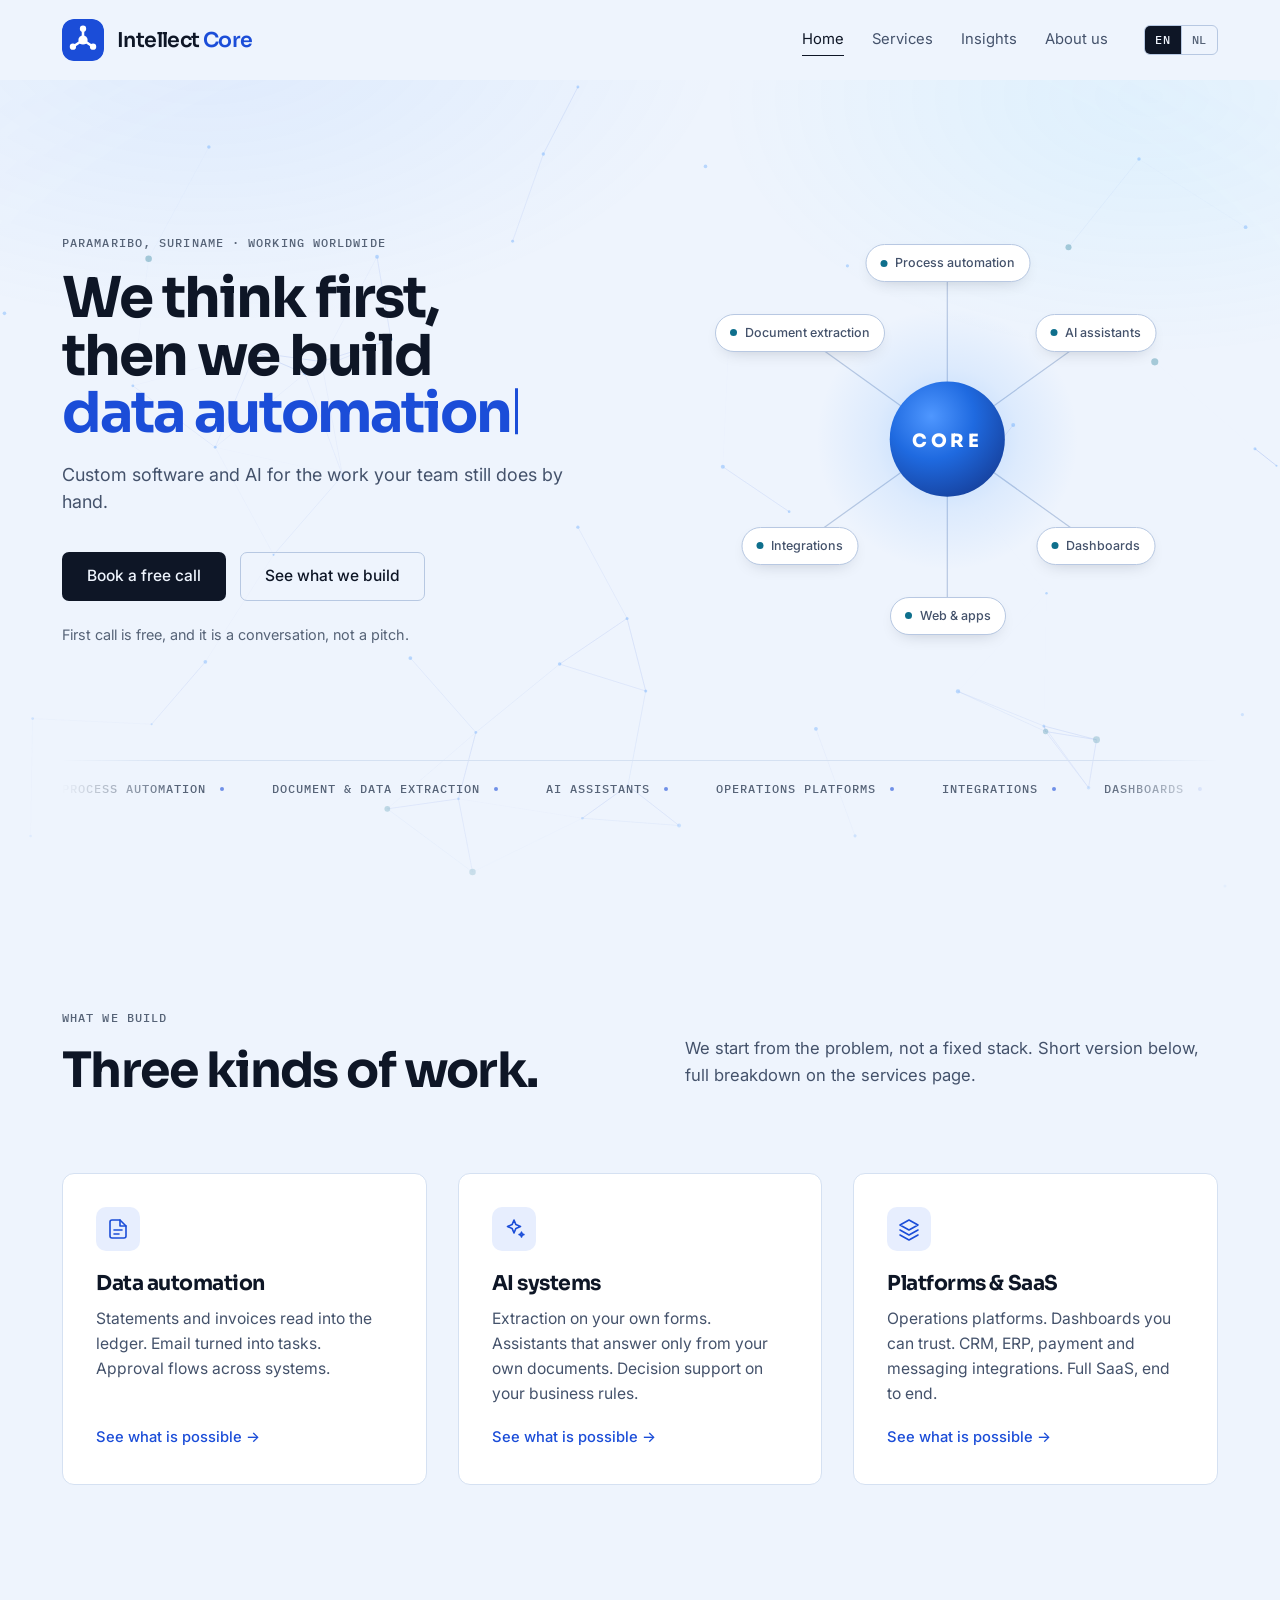
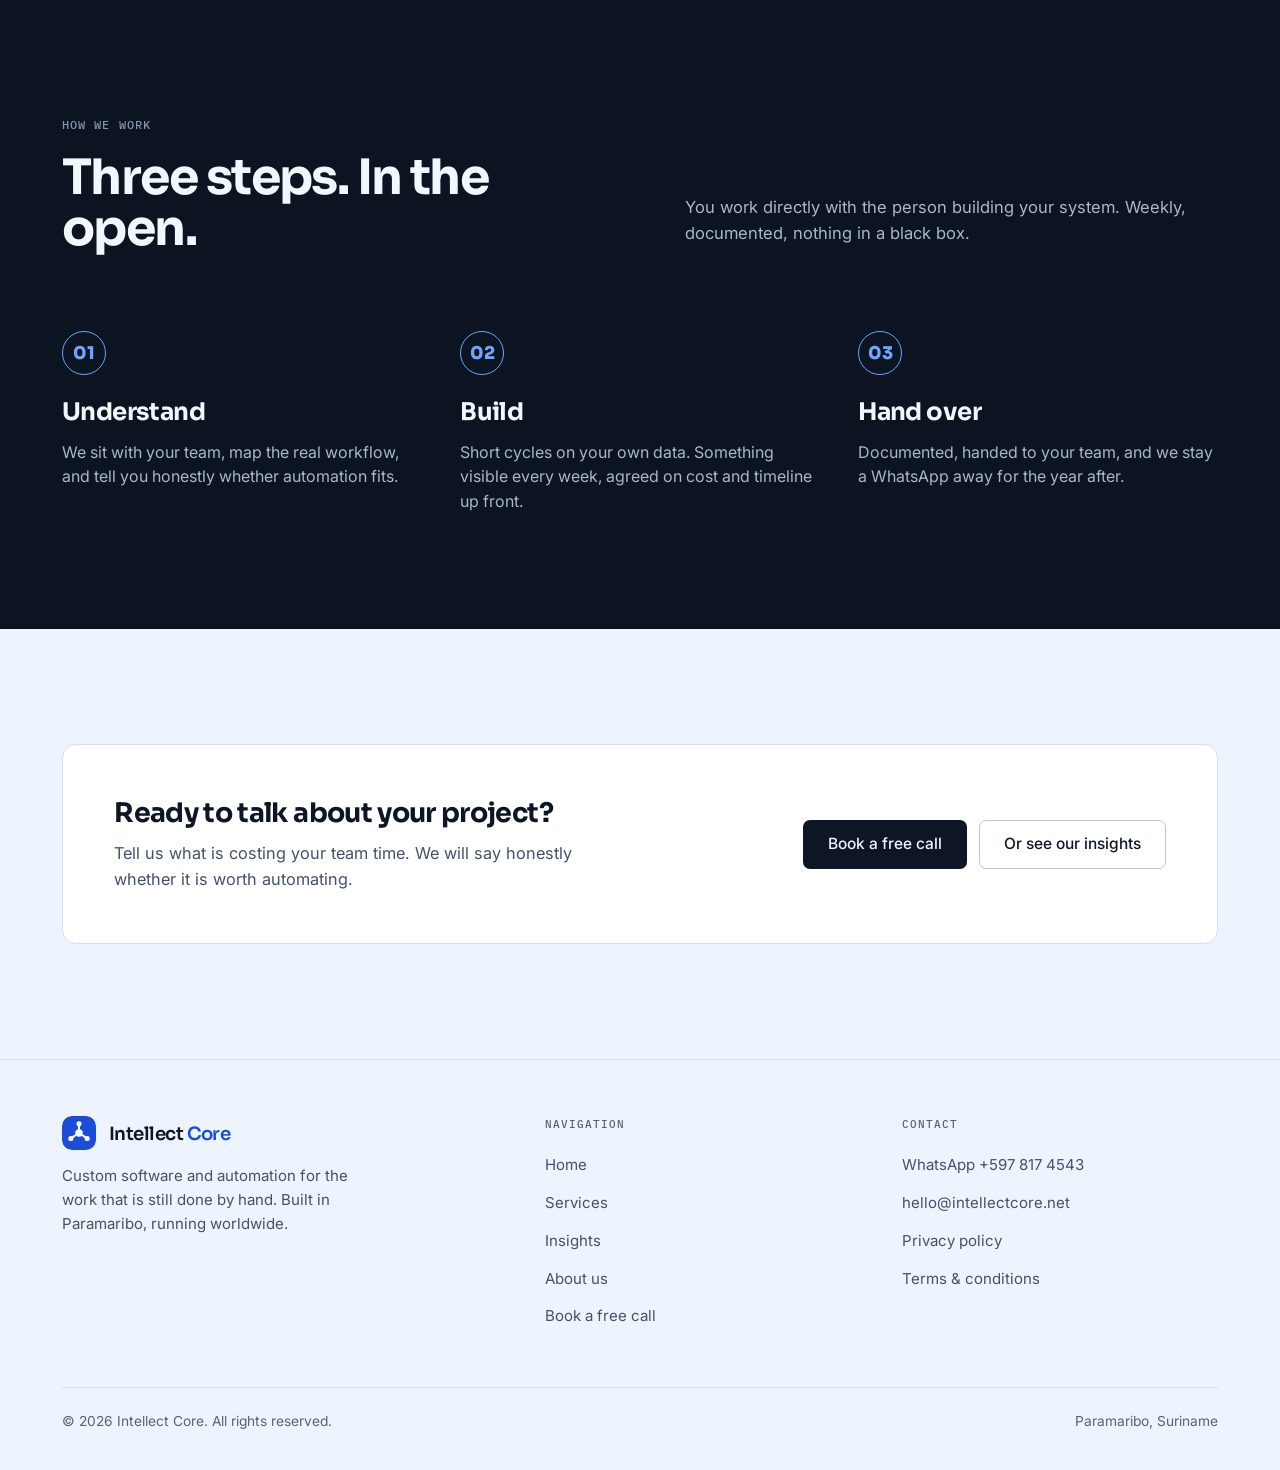
==== commit 2f24ac94: "feat(website): tighter insights, cleaner home, scannable about Drie dingen op basis van de laatste f" ====
--- a/website/main/index.html
+++ b/website/main/index.html
@@ -226,51 +226,32 @@
     </div>
   </section>
 
-  <!-- ══ HOW WE WORK (5 steps, same as before) ══ -->
+  <!-- ══ HOW WE WORK — three steps, clean ══ -->
   <section class="section dark" id="how">
     <div class="container">
       <div class="head rv">
         <div>
-          <span class="label" data-i18n="ap.label">How we partner with you</span>
-          <h2 data-i18n="ap.h2">Calm, weekly, in the open.</h2>
+          <span class="label" data-i18n="ap.label">How we work</span>
+          <h2 data-i18n="ap.h2">Three steps. In the open.</h2>
         </div>
-        <p class="deck" data-i18n="ap.deck">No account manager relays. You work directly with the person building your system. Visible weekly, documented end to end.</p>
-      </div>
-
-      <div class="steps rv">
-        <article class="step-row">
-          <div class="step-art"><img src="steps/step-01-conversation.jpg" alt="" loading="lazy" width="1400" height="800"></div>
-          <span class="step-pill"><span class="step-num">01</span> <span data-i18n="ap.pill1">Step one</span></span>
-          <h3 data-i18n="ap1.h3">First conversation</h3>
-          <p data-i18n="ap1.p">Free, honest scoping. If automation is the wrong answer, we say so before an invoice ever goes out.</p>
+        <p class="deck" data-i18n="ap.deck">You work directly with the person building your system. Weekly, documented, nothing in a black box.</p>
+      </div>
+
+      <div class="how3 rv">
+        <article class="how-step">
+          <span class="how-num">01</span>
+          <h3 data-i18n="how1.h">Understand</h3>
+          <p data-i18n="how1.p">We sit with your team, map the real workflow, and tell you honestly whether automation fits.</p>
         </article>
-
-        <article class="step-row">
-          <div class="step-art"><img src="steps/step-02-map.jpg" alt="" loading="lazy" width="1400" height="800"></div>
-          <span class="step-pill"><span class="step-num">02</span> <span data-i18n="ap.pill2">Step two</span></span>
-          <h3 data-i18n="ap2.h3">Map the work</h3>
-          <p data-i18n="ap2.p">We sit with the team doing the job and write down how the work actually flows.</p>
+        <article class="how-step">
+          <span class="how-num">02</span>
+          <h3 data-i18n="how2.h">Build</h3>
+          <p data-i18n="how2.p">Short cycles on your own data. Something visible every week, agreed on cost and timeline up front.</p>
         </article>
-
-        <article class="step-row">
-          <div class="step-art"><img src="steps/step-03-agree.jpg" alt="" loading="lazy" width="1400" height="800"></div>
-          <span class="step-pill"><span class="step-num">03</span> <span data-i18n="ap.pill3">Step three</span></span>
-          <h3 data-i18n="ap3.h3">Design &amp; agree</h3>
-          <p data-i18n="ap3.p">Plan, cost and timeline agreed before a line of code is written.</p>
-        </article>
-
-        <article class="step-row">
-          <div class="step-art"><img src="steps/step-04-build.jpg" alt="" loading="lazy" width="1400" height="800"></div>
-          <span class="step-pill"><span class="step-num">04</span> <span data-i18n="ap.pill4">Step four</span></span>
-          <h3 data-i18n="ap4.h3">Build in short cycles</h3>
-          <p data-i18n="ap4.p">Something visible every week, tested on your own data.</p>
-        </article>
-
-        <article class="step-row">
-          <div class="step-art"><img src="steps/step-05-handover.jpg" alt="" loading="lazy" width="1400" height="800"></div>
-          <span class="step-pill"><span class="step-num">05</span> <span data-i18n="ap.pill5">Step five</span></span>
-          <h3 data-i18n="ap5.h3">Hand over &amp; stay reachable</h3>
-          <p data-i18n="ap5.p">Documented, handed to your team, and we stay a WhatsApp away.</p>
+        <article class="how-step">
+          <span class="how-num">03</span>
+          <h3 data-i18n="how3.h">Hand over</h3>
+          <p data-i18n="how3.p">Documented, handed to your team, and we stay a WhatsApp away for the year after.</p>
         </article>
       </div>
     </div>
--- a/website/main/assets/site.css
+++ b/website/main/assets/site.css
@@ -648,66 +648,52 @@
 }
 @media(max-width:560px){.svc-subs{grid-template-columns:1fr}}
 
-/* ── insights (blog-style article grid) ─────────────────────────── */
-.ins-filter{
-  display:flex;flex-wrap:wrap;gap:8px;
-  margin-bottom:clamp(28px,3vw,40px);
-}
-.ins-filter button{
-  font:inherit;font-size:.86rem;font-weight:500;color:var(--ink-2);
-  background:var(--paper-2);border:1px solid var(--rule);border-radius:999px;
-  padding:9px 18px;cursor:pointer;transition:border-color .18s,color .18s,background .18s;
-}
-.ins-filter button:hover{border-color:var(--accent);color:var(--ink)}
-.ins-filter button.active{background:var(--accent);border-color:var(--accent);color:#fff}
-.ins-grid{
+/* ── insights: demo tiles (link to the technical live demos) ─────── */
+.demo-tiles{
   display:grid;grid-template-columns:repeat(3,minmax(0,1fr));
-  gap:clamp(18px,2.4vw,28px);
-}
-.ins-card{
-  display:flex;flex-direction:column;overflow:hidden;
-  background:var(--paper-2);border:1px solid var(--rule);border-radius:12px;
-  transition:border-color .22s,transform .22s var(--ease);
-  color:inherit;
-}
-.ins-card:hover{border-color:var(--accent);transform:translateY(-3px)}
-.ins-cover{
-  aspect-ratio:16/9;background:var(--paper-3);
-  display:flex;align-items:center;justify-content:center;
-  color:var(--accent);position:relative;overflow:hidden;
-}
-.ins-cover svg{width:46%;height:46%;opacity:.9}
-.ins-cover::after{
+  gap:clamp(20px,2.4vw,28px);
+}
+.dtile{
+  display:flex;flex-direction:column;overflow:hidden;color:inherit;
+  background:var(--paper-2);border:1px solid var(--rule);border-radius:14px;
+  transition:border-color .25s,transform .25s var(--ease),box-shadow .25s;
+}
+.dtile:hover{
+  border-color:var(--accent);transform:translateY(-4px);
+  box-shadow:0 28px 56px -32px rgba(27,77,216,.35);
+}
+.dtile-cover{
+  aspect-ratio:16/10;background:var(--paper-3);color:var(--accent);
+  display:flex;align-items:center;justify-content:center;position:relative;overflow:hidden;
+}
+.dtile-cover::before{
   content:"";position:absolute;inset:0;
-  background:linear-gradient(135deg,rgba(27,77,216,.08),transparent 65%);
+  background:
+    radial-gradient(500px 300px at 85% 15%,rgba(46,139,255,.12),transparent 55%),
+    linear-gradient(180deg,transparent 55%,rgba(27,77,216,.05));
   pointer-events:none;
 }
-.ins-body{display:flex;flex-direction:column;flex:1;padding:clamp(18px,2vw,24px)}
-.ins-tag{
+.dtile-cover svg{width:44%;height:44%;position:relative}
+.dtile-body{display:flex;flex-direction:column;flex:1;padding:clamp(22px,2.2vw,28px)}
+.dtile-tag{
   font-family:var(--mono);font-size:.66rem;font-weight:500;letter-spacing:.09em;
-  text-transform:uppercase;color:var(--accent);margin-bottom:10px;
-}
-.ins-card h3{font-size:clamp(1.05rem,1.4vw,1.22rem);line-height:1.3;margin-bottom:.5em}
-.ins-card p{font-size:.92rem;color:var(--ink-2);line-height:1.5;margin:0 0 16px;flex:1}
-.ins-meta{
-  display:flex;align-items:center;gap:10px;
-  font-family:var(--mono);font-size:.68rem;letter-spacing:.06em;color:var(--ink-3);
-  margin-bottom:14px;
-}
-.ins-meta .dot{width:3px;height:3px;border-radius:50%;background:var(--rule-2)}
-.ins-more{
-  font-size:.9rem;font-weight:500;color:var(--accent);
+  text-transform:uppercase;color:var(--ink-3);margin-bottom:12px;
+}
+.dtile h3{font-size:clamp(1.35rem,1.9vw,1.65rem);line-height:1.2;margin-bottom:.55em;color:var(--ink)}
+.dtile p{font-size:.98rem;color:var(--ink-2);line-height:1.5;margin:0 0 20px;flex:1}
+.dtile-cta{
+  font-size:.95rem;font-weight:500;color:var(--accent);
   border-bottom:1px solid transparent;transition:border-color .18s;align-self:flex-start;
 }
-.ins-card:hover .ins-more{border-bottom-color:var(--accent)}
-.ins-feat{
-  position:absolute;top:12px;left:12px;z-index:1;
-  background:var(--ink);color:var(--paper);
-  font-family:var(--mono);font-size:.6rem;font-weight:500;letter-spacing:.1em;
-  text-transform:uppercase;padding:5px 10px;border-radius:4px;
-}
-@media(max-width:900px){.ins-grid{grid-template-columns:1fr 1fr}}
-@media(max-width:600px){.ins-grid{grid-template-columns:1fr}}
+.dtile:hover .dtile-cta{border-bottom-color:var(--accent)}
+.dtile-note{
+  margin-top:clamp(28px,3vw,42px);
+  font-size:.9rem;color:var(--ink-3);text-align:center;
+  padding-top:22px;border-top:1px solid var(--rule);
+  max-width:60ch;margin-left:auto;margin-right:auto;
+}
+@media(max-width:900px){.demo-tiles{grid-template-columns:1fr 1fr}}
+@media(max-width:600px){.demo-tiles{grid-template-columns:1fr}}
 
 /* ── services page: recent-projects strip under each panel ───────── */
 .svc-projects{
@@ -806,6 +792,77 @@
   transform:rotate(-45deg);
 }
 .svc-col li:first-child{border-top:0;padding-top:0}
+
+/* ── how (3 clean steps on Home) ─────────────────────────────────── */
+.how3{display:grid;grid-template-columns:repeat(3,1fr);gap:clamp(24px,3vw,44px);counter-reset:none}
+.how-step{
+  background:transparent;padding:0;
+  position:relative;
+}
+.how-step .how-num{
+  display:inline-flex;align-items:center;justify-content:center;
+  font-family:var(--display);font-weight:800;font-size:1.1rem;letter-spacing:-.01em;
+  color:var(--accent);
+  width:44px;height:44px;border-radius:50%;
+  border:1.5px solid var(--accent);background:transparent;
+  margin-bottom:22px;
+}
+.how-step h3{font-size:clamp(1.3rem,1.9vw,1.6rem);margin-bottom:.55em;color:var(--ink)}
+.how-step p{font-size:1rem;color:var(--ink-2);line-height:1.55;margin:0;max-width:38ch}
+@media(max-width:860px){.how3{grid-template-columns:1fr;gap:clamp(26px,4vw,36px)}}
+
+/* ── about: cleaner, more scannable layout ───────────────────────── */
+.about-hero{
+  display:grid;grid-template-columns:minmax(0,1.2fr) minmax(0,1fr);
+  gap:clamp(28px,5vw,80px);align-items:center;margin-bottom:clamp(56px,6vw,92px);
+}
+.about-hero .ah-left h2{font-size:clamp(2rem,3.4vw,2.8rem);line-height:1.1;margin-bottom:.5em;max-width:16ch}
+.about-hero .ah-left p{font-size:1.1rem;color:var(--ink-2);margin:0;max-width:44ch}
+.about-hero .ah-right{
+  background:var(--paper-2);border:1px solid var(--rule);border-radius:14px;
+  padding:clamp(26px,3vw,36px);
+  display:flex;flex-direction:column;gap:16px;
+}
+.about-hero .ah-right .ah-stat{display:flex;align-items:baseline;gap:18px}
+.about-hero .ah-right .ah-fig{
+  font-family:var(--display);font-weight:800;font-size:1.9rem;line-height:1;
+  color:var(--accent);letter-spacing:-.03em;flex:0 0 86px;
+}
+.about-hero .ah-right .ah-cap{font-size:.95rem;color:var(--ink-2);line-height:1.4;flex:1;min-width:0}
+.about-hero .ah-right .ah-row{border-top:1px solid var(--rule);padding-top:14px}
+.about-hero .ah-right .ah-row:first-child{border-top:0;padding-top:0}
+@media(max-width:860px){.about-hero{grid-template-columns:1fr}}
+
+/* promise rail — 3 short cards */
+.promise{
+  display:grid;grid-template-columns:repeat(3,1fr);gap:clamp(18px,2.4vw,28px);
+}
+.promise-card{
+  padding:clamp(22px,2.4vw,28px);
+  background:var(--paper-2);border:1px solid var(--rule);border-radius:12px;
+}
+.promise-ico{
+  display:inline-flex;align-items:center;justify-content:center;
+  width:38px;height:38px;border-radius:10px;
+  background:var(--accent-soft);color:var(--accent);margin-bottom:16px;
+}
+.promise-ico svg{width:20px;height:20px}
+.promise-card h3{font-size:1.08rem;margin-bottom:.4em;color:var(--ink)}
+.promise-card p{font-size:.94rem;color:var(--ink-2);margin:0;line-height:1.5}
+@media(max-width:860px){.promise{grid-template-columns:1fr}}
+
+/* mission + vision as two long quotes */
+.mv-rail{display:grid;grid-template-columns:1fr 1fr;gap:clamp(24px,3vw,40px)}
+.mv-quote{
+  padding:clamp(26px,3vw,36px);background:var(--paper-2);
+  border:1px solid var(--rule);border-left:3px solid var(--accent);border-radius:0 12px 12px 0;
+}
+.mv-quote .mv-k{
+  font-family:var(--mono);font-size:.7rem;font-weight:500;letter-spacing:.09em;
+  text-transform:uppercase;color:var(--accent);margin-bottom:12px;display:block;
+}
+.mv-quote p{font-size:1.08rem;color:var(--ink);line-height:1.5;margin:0;max-width:38ch;font-weight:500}
+@media(max-width:720px){.mv-rail{grid-template-columns:1fr}}
 
 /* ── approach ───────────────────────────────────────────────────── */
 .steps{display:grid;grid-template-columns:repeat(5,1fr);gap:clamp(18px,2vw,28px)}
